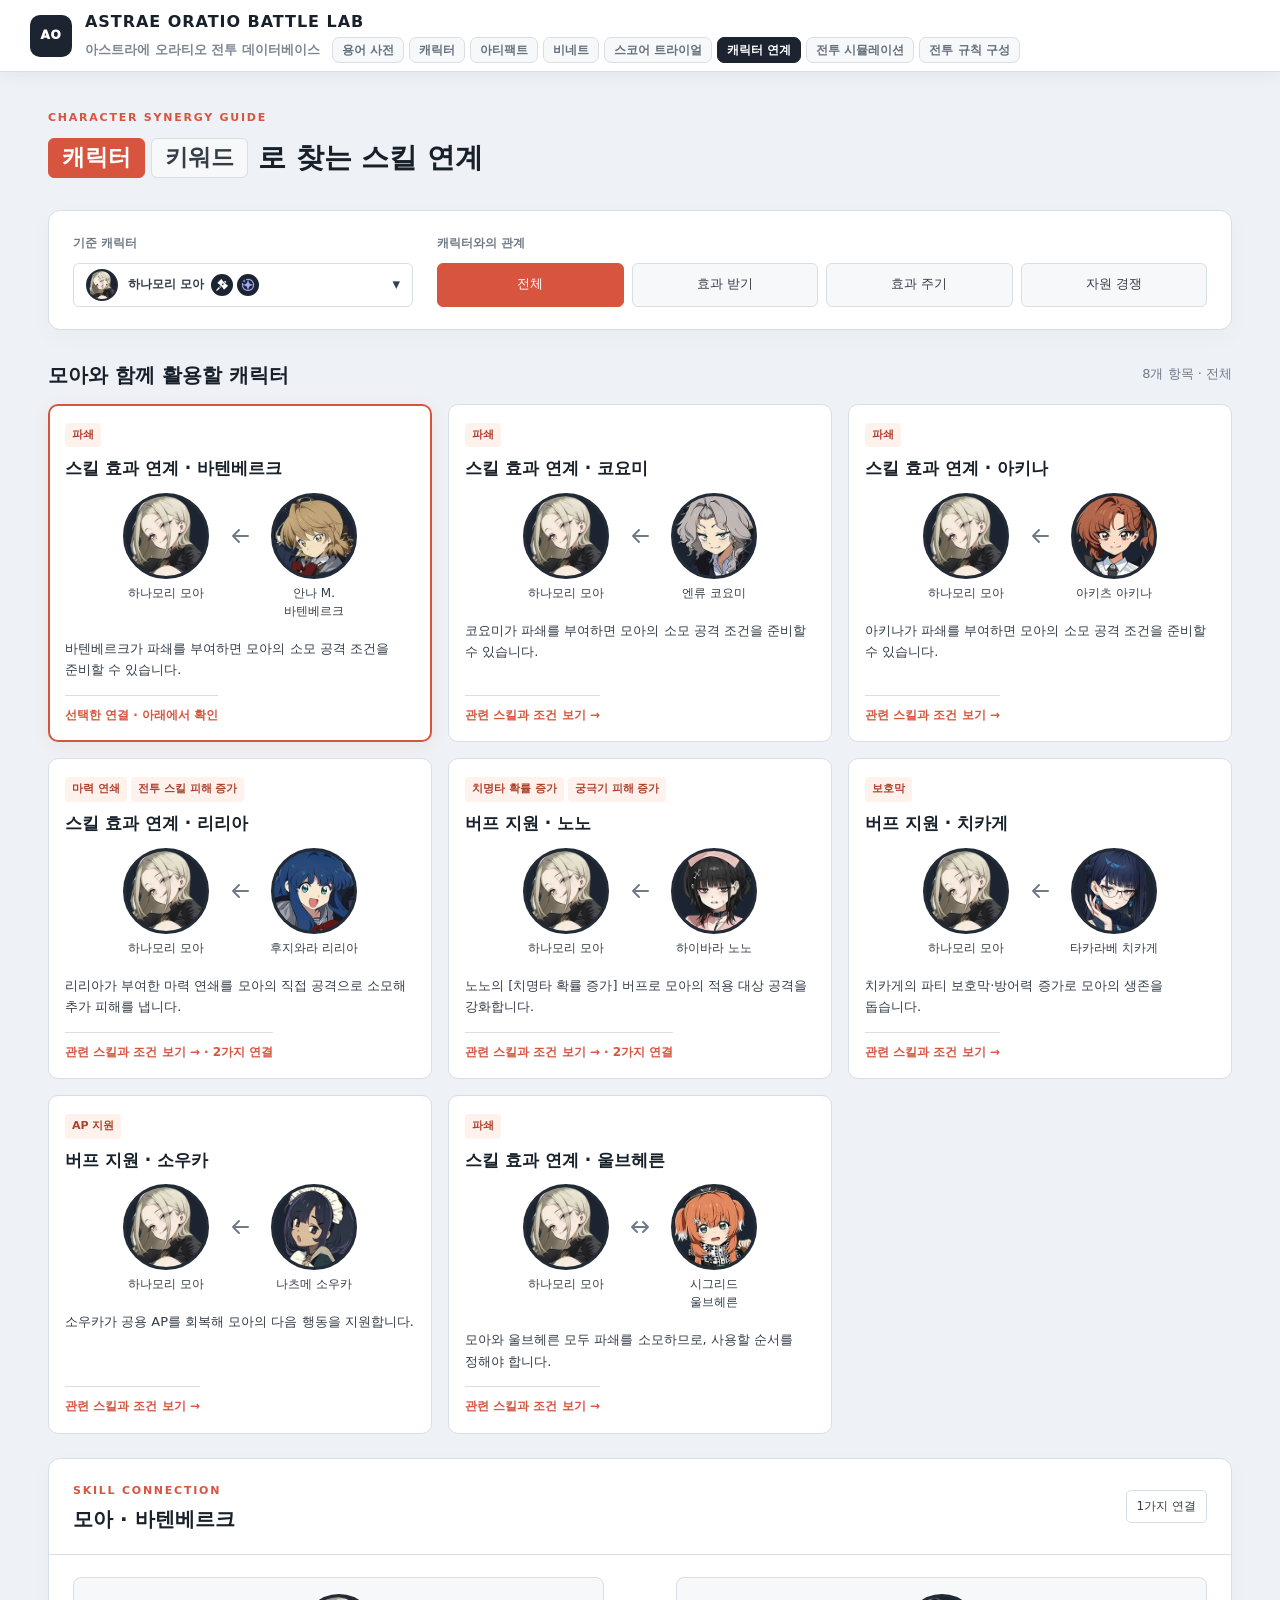
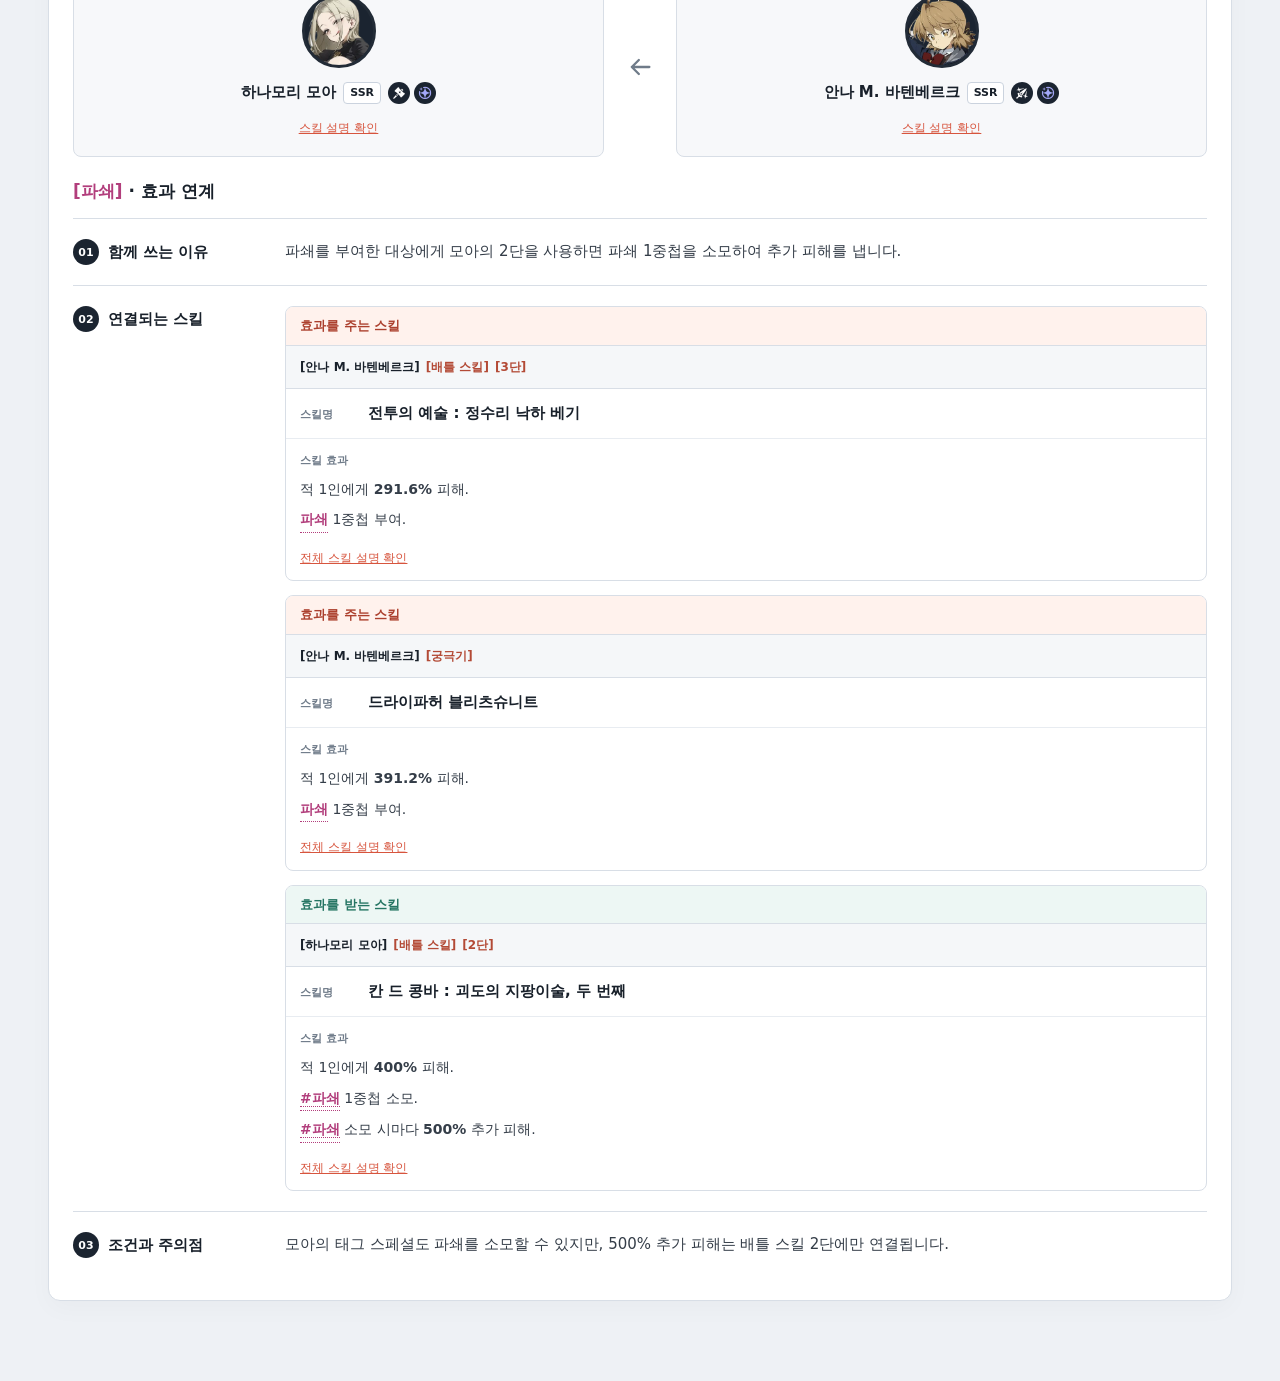
==== character-partners.html @ 0c6d8927 "Show keyword tooltips directly in connected skill descriptions" ====
<!doctype html><html lang="ko"><head><meta charset="utf-8"><meta name="viewport" content="width=device-width,initial-scale=1"><title>캐릭터 연계 · 아스트라에 오라티오</title><style>
*{box-sizing:border-box} :root{--page:#eef1f5;--surface:#fff;--ink:#18202a;--text:#343d48;--muted:#6f7b89;--line:#d8dee6;--accent:#d7553e;--soft:#fff2ed;--navy:#1b2430;--font:"Pretendard Variable","Pretendard","Apple SD Gothic Neo","Noto Sans KR",system-ui,sans-serif}body{margin:0;background:var(--page);color:var(--text);font:15px/1.7 var(--font);word-break:keep-all}button,input,select{font:inherit}button{cursor:pointer}button,a,input,select{outline-offset:4px}button:focus-visible,a:focus-visible,input:focus-visible{outline:3px solid #278aaf}a{color:inherit}header.top{background:#fff;border-bottom:1px solid var(--line)}.top-inner{max-width:1240px;margin:auto;padding:20px 28px;display:flex;gap:16px;align-items:center}.mark{background:var(--navy);color:white;font-weight:900;padding:12px;border-radius:10px;font-size:22px;letter-spacing:-2px}.brand{font-size:17px;color:var(--ink);font-weight:850;letter-spacing:.05em}.sub{font-size:12px;color:var(--muted)}nav{display:flex;gap:20px;flex-wrap:wrap;font-size:13px;margin-top:8px}nav a{text-decoration:none}nav .active{color:var(--accent);font-weight:800}main{max-width:1240px;margin:auto;padding:32px 28px 60px}.eyebrow{font-size:11px;letter-spacing:.16em;color:var(--accent);font-weight:800}h1{font-size:32px;margin:3px 0 8px;line-height:1.35;color:var(--ink)}h2{font-size:20px;margin:0;color:var(--ink)}h3{font-size:17px;margin:0;color:var(--ink)}p{margin:8px 0}.heading{display:flex;justify-content:space-between;align-items:center;gap:12px}.badge{border:1px solid var(--line);background:white;padding:5px 10px;border-radius:5px;font-size:12px;white-space:nowrap}.lead{max-width:900px;color:var(--muted);margin-bottom:24px}.panel{background:white;border:1px solid var(--line);border-radius:12px;box-shadow:0 8px 24px #1c263107;margin-bottom:20px;overflow:hidden}.panel-head{padding:18px 24px;border-bottom:1px solid var(--line);display:flex;justify-content:space-between;align-items:center;gap:12px}.panel-body{padding:22px 24px}.section-label{font-size:12px;font-weight:800;color:var(--muted);margin-bottom:10px}.filters{display:flex;gap:8px;flex-wrap:wrap}.chip{border:1px solid var(--line);border-radius:6px;background:#f7f8fa;color:var(--text);padding:8px 13px;font-size:13px}.chip.selected,.primary{background:var(--accent);color:white;border-color:var(--accent)}.controls{display:grid;grid-template-columns:1fr 1fr;gap:20px;margin-top:20px;padding-top:18px;border-top:1px solid var(--line)}select,input{width:100%;border:1px solid var(--line);border-radius:6px;padding:10px;background:white;color:var(--ink)}.hint{font-size:12px;color:var(--muted)}.result-top{display:flex;justify-content:space-between;align-items:center;margin:28px 0 12px}.recommendations{display:grid;grid-template-columns:repeat(3,minmax(0,1fr));gap:16px}.rec{border:1px solid var(--line);border-radius:10px;background:white;padding:20px;text-align:left;color:var(--text);transition:border-color .15s,box-shadow .15s}.rec:hover{border-color:var(--accent)}.rec.current{border:2px solid var(--accent);padding:19px;box-shadow:0 4px 18px #d7553e12}.rec h3{margin:8px 0;min-height:52px}.rec p{font-size:13px;min-height:66px}.tag{font-size:11px;padding:3px 7px;background:var(--soft);color:#ae412d;border-radius:4px;display:inline-block;margin:0 4px 4px 0;font-weight:750}.portraits{display:grid;grid-template-columns:repeat(4,1fr);gap:8px;margin:14px 0}.portrait{text-align:center;min-width:0}.face{aspect-ratio:1;width:100%;border-radius:50%;border:3px solid #222b36;background:#1b2430;overflow:hidden;position:relative;display:grid;place-items:center;color:white;font-weight:800}.face img{position:absolute;width:100%;height:100%;object-fit:cover}.portrait small{display:block;font-size:11px;margin-top:5px;overflow-wrap:anywhere}.rec-foot{border-top:1px solid var(--line);padding-top:10px;font-size:12px;color:var(--accent);font-weight:800}.detail{margin-top:24px}.members{display:grid;grid-template-columns:repeat(4,1fr);gap:14px}.member{background:#f7f8fa;border:1px solid var(--line);border-radius:8px;padding:16px}.member .face{width:74px;margin-bottom:12px}.member h3{font-size:15px}.member p{font-size:13px;margin-bottom:0}.meta{font-size:11px;color:var(--muted);margin:4px 0}.memo{display:grid;grid-template-columns:190px 1fr;border-top:1px solid var(--line);padding:20px 0;gap:22px}.memo:first-child{border-top:0}.memo-title{font-weight:850;color:var(--ink)}.num{display:inline-grid;place-items:center;width:26px;height:26px;border-radius:50%;background:var(--navy);color:white;font-size:11px;margin-right:8px}.memo ul,.memo ol{padding-left:20px;margin:0}.memo li+li{margin-top:9px}.warning{background:#fff7ef;border-left:3px solid #dc995d;padding:14px 16px;font-size:13px}.keyword{color:#b23e7c;font-weight:800}.roster{display:grid;grid-template-columns:repeat(3,1fr);gap:12px}.person{display:flex;gap:14px;background:#f7f8fa;padding:16px;border:1px solid var(--line);border-radius:8px;text-align:left;color:inherit}.person:hover{border-color:var(--accent)}.person .face{width:54px;flex-shrink:0;height:54px}.person h3{font-size:14px}.person p{font-size:12px;margin:5px 0 0}.person .tag{font-size:10px}.roster-tools{margin-bottom:18px}.empty{padding:32px;background:white;border:1px dashed var(--line);border-radius:8px}.linkbutton{border:0;background:none;color:var(--accent);text-decoration:underline}.dialog{width:min(720px,92vw);max-height:85vh;border:1px solid var(--line);border-radius:12px;padding:0;color:var(--text);background:white}.dialog::backdrop{background:#111b2c99}.dialog .panel-head{position:sticky;top:0;background:white;z-index:1}.close{border:1px solid var(--line);background:#f7f8fa;border-radius:5px;padding:6px 12px}.source{white-space:pre-wrap;font-size:13px;line-height:1.9;overflow-wrap:anywhere}details{border-top:1px solid var(--line);padding:14px 0}summary{cursor:pointer;font-weight:750}.footnote{font-size:12px;color:var(--muted);margin-top:24px}.flex{display:flex;align-items:center;gap:10px}.count{font-size:13px;color:var(--muted)}[hidden]{display:none!important}@media(max-width:900px){.recommendations{grid-template-columns:repeat(2,1fr)}.roster{grid-template-columns:repeat(2,1fr)}.members{grid-template-columns:repeat(2,1fr)}}@media(max-width:600px){main{padding:24px 16px}.top-inner{padding:16px}.brand{font-size:13px}nav{gap:10px}h1{font-size:26px}.heading{align-items:flex-start}.badge{font-size:10px}.controls,.recommendations,.roster{grid-template-columns:1fr}.panel-head,.panel-body{padding:16px}.memo{grid-template-columns:1fr;gap:12px}.rec h3,.rec p{min-height:0}.rec .portraits{max-width:280px}.member{padding:12px}.member .face{width:60px}.result-top{align-items:flex-start;gap:8px}.chip{padding:8px 10px;font-size:12px}.panel-head h2{font-size:18px}}@media(prefers-reduced-motion:reduce){*{scroll-behavior:auto!important;transition:none!important}}

/* 첨부 페이지의 스타일은 그대로 사용하고, 두 캐릭터 비교에 필요한 배치만 추가합니다. */
.pair-portraits{display:grid;grid-template-columns:1fr 24px 1fr;align-items:center;gap:16px;margin:18px 0;max-width:240px}.pair-portraits .face{max-width:86px;margin:auto}.pair-arrow{text-align:center;color:var(--muted);font-size:24px}.pair-portraits small{font-size:12px}.rec .pair-summary{min-height:76px}.pair-members{grid-template-columns:repeat(2,minmax(0,1fr))}.person.selected{border-color:var(--accent);background:var(--soft)}.base-summary{display:flex;align-items:center;gap:16px;border-top:1px solid var(--line);padding-top:18px;margin-top:18px}.base-summary .face{width:64px;height:64px;flex-shrink:0}.base-summary p{font-size:13px;margin:3px 0}.base-summary strong{color:var(--ink)}.detail-group+.detail-group{border-top:1px solid var(--line);margin-top:8px;padding-top:20px}.detail-group h3{margin-bottom:12px}.result-top .count{text-align:right}.rec{display:flex;flex-direction:column}.rec-foot{margin-top:auto}.pair-summary{flex:1}.linkbutton{padding:0}.select-hint{font-size:12px;color:var(--muted);margin-top:10px}@media(max-width:600px){.pair-members{grid-template-columns:1fr}.rec .pair-summary{min-height:0}.base-summary{align-items:flex-start}.pair-portraits{width:100%}}

.view-modes{display:flex;gap:8px;margin-bottom:22px;padding-bottom:18px;border-bottom:1px solid var(--line)}.mode-button{padding:11px 24px;border:1px solid var(--line);background:#f7f8fa;border-radius:6px;color:var(--text);font-weight:800}.mode-button.active{background:var(--accent);border-color:var(--accent);color:white}
.skill-dialog{width:min(1060px,94vw);height:min(820px,90dvh);max-height:90dvh;overflow:hidden;padding:0}.skill-dialog[open]{display:flex;flex-direction:column}.skill-dialog>.panel-head{flex-shrink:0;position:static}.skill-nav{display:flex;gap:6px;padding:12px 20px;border-bottom:1px solid var(--line);flex-shrink:0;background:#f7f8fa;overflow-x:auto}.skill-nav button{white-space:nowrap;padding:8px 15px;border:1px solid var(--line);border-radius:6px;background:white;color:var(--text)}.skill-nav button.active{background:var(--accent);border-color:var(--accent);color:white}.skill-dialog #dialogBody{overflow:auto;overscroll-behavior:contain;min-height:0;padding:22px;scrollbar-gutter:stable}.skill-dialog .character-section{margin:0}.skill-dialog .section-heading{display:flex;align-items:center;gap:12px;border-bottom:2px solid var(--navy);padding-bottom:10px;margin-bottom:14px}.skill-dialog .section-heading>span{color:var(--accent);font-size:12px;font-weight:900}.skill-dialog .section-heading h3{margin:0;font-size:21px;display:inline;background:linear-gradient(transparent 60%,#ffdf78 60%)}.skill-dialog .reading-list,.skill-dialog .potential-list{display:grid;gap:12px}.skill-dialog .reading-row{display:grid;grid-template-columns:280px minmax(0,1fr);border:1px solid var(--line);border-radius:9px;overflow:hidden;background:white}.skill-dialog .row-heading{padding:16px;background:#f5f7f9;border-right:1px solid var(--line);display:flex;flex-direction:column;justify-content:center}.skill-dialog .row-type{font-size:11px;letter-spacing:.08em;color:var(--accent);font-weight:900}.skill-dialog .row-heading h4{font-size:17px;line-height:1.65;margin:6px 0;white-space:normal;overflow-wrap:anywhere}.skill-dialog .skill-step-prefix{color:var(--accent);font-weight:900}.skill-dialog .row-body{padding:16px 20px;min-width:0}.skill-dialog .row-body p{font-size:15px;line-height:1.8;margin:0 0 7px}.skill-dialog .row-body p:last-child{margin-bottom:0}.skill-dialog .skill-meta{display:flex;flex-wrap:wrap;gap:5px;margin-bottom:10px}.skill-dialog .row-badge{display:inline-flex;padding:2px 7px;border:1px solid var(--line);border-radius:5px;background:#f7f8fa;color:#657180;font-size:11px;font-weight:750}.skill-dialog .skill-stage+.skill-stage{border-top:1px dashed var(--line);margin-top:14px;padding-top:14px}.skill-dialog .stage-title{font-weight:800}.skill-dialog .subtle{color:var(--muted);font-size:13px}.skill-dialog .domain-panel{border:1px solid var(--line);border-radius:9px;overflow:hidden}.skill-dialog .domain-condition{padding:16px 20px;background:#f5f7f9;border-bottom:1px solid var(--line);display:flex;gap:14px;align-items:center}.skill-dialog .domain-condition b{color:var(--accent);font-size:12px}.skill-dialog .domain-effects{padding:16px 20px}.skill-dialog .domain-effects p{margin:0 0 8px}.skill-dialog .potential-row{display:grid;grid-template-columns:42px 200px minmax(0,1fr);border:1px solid var(--line);border-radius:8px;overflow:hidden}.skill-dialog .potential-index{display:grid;place-items:center;background:var(--navy);color:white;font-weight:900}.skill-dialog .potential-name{padding:15px;background:#f5f7f9;border-right:1px solid var(--line);font-weight:800}.skill-dialog .potential-detail{padding:15px;font-size:14px}.skill-dialog .node-unlock-order{display:flex;gap:12px;flex-wrap:wrap;padding:12px 0;margin-bottom:10px;font-size:13px}.skill-dialog .node-unlock-label{font-weight:800}.skill-dialog .term-link{display:inline;border:0;background:transparent;padding:0;color:#b23e7c;font-weight:850;cursor:pointer;border-bottom:1px dotted currentColor;font-size:inherit;line-height:inherit}.term-tip{position:absolute;bottom:14px;right:20px;width:min(420px,calc(100% - 40px));max-height:45%;overflow:auto;background:#fff;border:1px solid #bdc7d3;box-shadow:0 12px 40px #18202a30;border-radius:9px;padding:16px;z-index:5;font-size:14px}.term-tip-head{display:flex;justify-content:space-between;align-items:center;gap:12px;color:#b23e7c;margin-bottom:10px}.term-tip p{white-space:pre-line;margin:8px 0}.term-tip .close{font-size:12px}.skill-dialog .row-points{display:flex;gap:6px;flex-wrap:wrap;margin-top:12px}.skill-dialog .row-points span{background:#f1f3f6;padding:3px 8px;border-radius:4px;font-size:12px}
@media(max-width:720px){.mode-button{flex:1;padding:10px 12px}.skill-dialog .reading-row{grid-template-columns:1fr}.skill-dialog .row-heading{border-right:0;border-bottom:1px solid var(--line);padding:12px 15px}.skill-dialog .row-body{padding:14px 15px}.skill-dialog #dialogBody{padding:14px}.skill-dialog .potential-row{grid-template-columns:38px 1fr}.skill-dialog .potential-index{grid-row:1/3}.skill-dialog .potential-name{border-right:0;border-bottom:1px solid var(--line)}.skill-dialog .potential-detail{grid-column:2}.skill-nav{padding:10px;gap:5px}.skill-nav button{font-size:12px;padding:8px 11px}.skill-dialog .domain-condition{align-items:flex-start;flex-direction:column;gap:5px}}

.aligned-controls{display:grid;grid-template-columns:340px minmax(0,1fr);gap:24px;align-items:start}.aligned-controls .section-label{display:block;margin:0 0 10px;line-height:20px}.aligned-controls select{height:46px;padding:8px 12px}.relation-control .filters{display:grid;grid-template-columns:repeat(4,minmax(0,1fr));gap:8px}.relation-control .chip{height:46px;padding:6px 8px;line-height:1.3;white-space:normal}.view-modes{display:grid;grid-template-columns:repeat(2,200px);gap:8px}.mode-button{height:48px}.base-summary{min-height:112px;margin-top:22px;padding-top:22px}.base-summary .face{width:72px;height:72px}.broadcast{grid-column:1/-1;border:1px solid var(--line);border-radius:10px;background:#fff;overflow:hidden}.broadcast.current{border:2px solid var(--accent)}.broadcast-head{display:flex;align-items:center;justify-content:space-between;gap:16px;padding:16px 20px;border-bottom:1px solid var(--line)}.broadcast-head h3{font-size:18px;margin:0}.broadcast-flow{display:grid;grid-template-columns:110px 28px minmax(0,1fr);gap:18px;padding:20px;align-items:center}.broadcast-provider .face{width:76px;height:76px;margin:auto}.broadcast-provider{text-align:center}.broadcast-provider strong{display:block;margin-top:8px;font-size:15px}.broadcast-arrow{font-size:28px;color:var(--muted);text-align:center}.broadcast-targets{display:grid;grid-template-columns:repeat(9,minmax(0,1fr));gap:14px 10px}.target-button{border:0;padding:0;background:none;text-align:center;color:var(--text);font-size:12px;line-height:1.4;min-width:0}.target-button .face{width:50px;height:50px;margin:0 auto 6px;border-width:2px}.target-button:hover .face{border-color:var(--accent)}.broadcast-note{padding:12px 20px;margin:0!important;background:#f7f8fa;border-top:1px solid var(--line);font-size:14px}.broadcast-head .chip{white-space:nowrap}.broadcast-provider .linkbutton{font-size:12px;margin-top:6px}.result-top{gap:14px}
@media(max-width:1000px){.aligned-controls{grid-template-columns:280px minmax(0,1fr);gap:16px}.relation-control .filters{grid-template-columns:repeat(2,1fr)}.broadcast-targets{grid-template-columns:repeat(6,1fr)}}@media(max-width:600px){.aligned-controls{grid-template-columns:1fr}.view-modes{grid-template-columns:repeat(2,1fr)}.broadcast-flow{grid-template-columns:66px 18px minmax(0,1fr);gap:8px;padding:14px 10px}.broadcast-provider .face{width:56px;height:56px}.broadcast-targets{grid-template-columns:repeat(3,1fr);gap:12px 6px}.target-button .face{width:42px;height:42px}.broadcast-head{padding:14px;flex-wrap:wrap}.broadcast-provider strong{font-size:13px}.broadcast-arrow{font-size:22px}}

.rec .pair-portraits{width:100%;max-width:240px;margin:18px auto;flex-shrink:0}.mode-heading{position:relative;display:grid;grid-template-columns:1fr;justify-items:center;min-height:88px;padding:20px 120px}.mode-heading .view-modes{display:grid;grid-template-columns:repeat(2,180px);justify-content:center;gap:8px;margin:0;padding:0;border:0}.mode-heading #reset{position:absolute;right:24px;top:50%;transform:translateY(-50%);font-size:13px}.mode-heading .mode-button{font-size:15px}.broadcast-head h3{font-size:17px}.broadcast-note{font-size:13px}
@media(max-width:600px){.mode-heading{padding:16px;gap:12px}.mode-heading .view-modes{width:100%;grid-template-columns:repeat(2,minmax(0,1fr))}.mode-heading #reset{position:static;transform:none;justify-self:end}.mode-heading .mode-button{font-size:14px}}

.heading{margin-bottom:24px}.mode-title{display:flex;align-items:center;flex-wrap:wrap;gap:10px;margin-top:8px}.title-buttons{display:inline-flex;gap:6px;flex-shrink:0}.title-buttons .mode-button{height:auto;padding:8px 14px;font-size:25px;line-height:1.3;font-weight:850}.mode-title>span:last-child{font-size:28px}.character-picker{position:relative;min-width:0}#filter-panel{overflow:visible}.picker-toggle{display:flex;justify-content:space-between;align-items:center;gap:10px;width:100%;height:58px;border:1px solid var(--line);border-radius:6px;background:white;text-align:left;color:var(--text);padding:6px 12px}#pickerValue{display:flex;align-items:center;gap:10px;min-width:0}.picker-toggle .face{width:40px;height:40px;flex-shrink:0;border-width:2px}.picker-name{font-size:13px;font-weight:800;line-height:1.35}.picker-role{display:block;font-size:11px;color:var(--muted);font-weight:400;margin-top:3px}.picker-menu{position:absolute;z-index:20;top:100%;left:0;margin-top:6px;width:min(540px,calc(100vw - 64px));background:white;border:1px solid var(--line-strong,#c5ced8);border-radius:9px;padding:12px;box-shadow:0 12px 32px #18202a25}.picker-options{display:grid;grid-template-columns:repeat(2,minmax(0,1fr));gap:6px;max-height:320px;overflow:auto;overscroll-behavior:contain;margin-top:10px}.picker-option{display:flex;align-items:center;gap:9px;padding:8px;border:1px solid transparent;background:#f7f8fa;border-radius:6px;text-align:left;color:var(--text);min-width:0}.picker-option .face{width:42px;height:42px;flex-shrink:0;border-width:2px}.picker-option[aria-pressed="true"]{border-color:var(--accent);background:var(--soft)}.picker-option:hover{border-color:var(--accent)}.picker-menu input{font-size:13px}.sr-only{position:absolute;width:1px;height:1px;padding:0;margin:-1px;overflow:hidden;clip:rect(0,0,0,0);white-space:nowrap;border:0}.aligned-controls select,.relation-control .chip{height:58px}@media(max-width:600px){.heading{align-items:flex-start}.heading>.badge{display:none}.title-buttons .mode-button{font-size:20px;padding:7px 10px}.mode-title>span:last-child{font-size:23px}.mode-title{gap:8px}.picker-menu{width:100%}.picker-options{grid-template-columns:1fr;max-height:300px}}

/* V6: compact controls */
.title-buttons .mode-button{height:40px;padding:4px 13px;font-size:23px;line-height:1.2;display:inline-flex;align-items:center;justify-content:center}
.picker-toggle,.aligned-controls select,.relation-control .chip{height:44px}
.picker-toggle{padding:4px 12px}.picker-toggle .face{width:32px;height:32px}.picker-name{font-size:12px}.picker-role{font-size:10px;margin-top:1px}
@media(max-width:600px){.title-buttons .mode-button{height:36px;font-size:20px;padding:4px 10px}.picker-toggle,.aligned-controls select,.relation-control .chip{height:44px}}

/* V7: compact one-to-one relationship cards */
.rec{padding:16px}.rec.current{padding:15px}
.rec h3{min-height:0;margin:6px 0 0;line-height:1.4}
.rec .pair-portraits{margin:12px auto 10px}
.rec .pair-summary{min-height:0;flex:0 0 auto;margin:8px 0 14px;line-height:1.65}
.rec p{min-height:0}
.rec-foot{padding-top:9px}
@media(max-width:600px){.rec .pair-summary{min-height:0}.rec .pair-portraits{margin:12px auto 10px}}

/* V8: role and element icons beside picker names */
.picker-name{display:flex;align-items:center;gap:7px;flex-wrap:wrap;min-width:0}.picker-icons{display:inline-flex;align-items:center;gap:4px;flex-shrink:0}.picker-icon{display:inline-flex;width:22px;height:22px;border-radius:50%;background:#1b2430;align-items:center;justify-content:center;flex-shrink:0}.picker-icon img{width:16px;height:16px;object-fit:contain}.picker-option .picker-name{font-size:12px;gap:6px}.picker-option .picker-icon{width:20px;height:20px}.picker-option .picker-icon img{width:15px;height:15px}

/* V10: align arrows to portrait images, independently of captions. */
.rec .pair-portraits{grid-template-columns:minmax(0,1fr) 24px minmax(0,1fr);grid-template-rows:86px auto;column-gap:16px;row-gap:5px;align-items:center}
.pair-portraits>.portrait{display:contents}
.pair-portraits>.portrait>.face{grid-row:1;width:86px;height:86px;max-width:100%;margin:0 auto;align-self:center}
.pair-portraits>.portrait:first-child>.face,.pair-portraits>.portrait:first-child>small{grid-column:1}
.pair-portraits>.portrait:last-child>.face,.pair-portraits>.portrait:last-child>small{grid-column:3}
.pair-portraits>.portrait>small{grid-row:2;align-self:start;margin:0;text-align:center;line-height:1.5}
.pair-portraits>.pair-arrow{grid-column:2;grid-row:1;display:flex;align-items:center;justify-content:center;align-self:center;height:86px;margin:0;padding:0;font-size:0;line-height:1}
.pair-portraits>.pair-arrow::before{content:'';display:block;width:24px;height:24px;background:currentColor;mask:var(--pair-arrow) center/contain no-repeat;-webkit-mask:var(--pair-arrow) center/contain no-repeat}
.pair-arrow{--pair-arrow:url("data:image/svg+xml,%3Csvg xmlns='http://www.w3.org/2000/svg' viewBox='0 0 24 24'%3E%3Cpath d='M4 12h15m-6-6 6 6-6 6' fill='none' stroke='black' stroke-width='2' stroke-linecap='round' stroke-linejoin='round'/%3E%3C/svg%3E")}
.pair-arrow[data-direction='left']{transform:rotate(180deg)}
.pair-arrow[data-direction='both']{--pair-arrow:url("data:image/svg+xml,%3Csvg xmlns='http://www.w3.org/2000/svg' viewBox='0 0 24 24'%3E%3Cpath d='M4 12h16M9 7l-5 5 5 5m6-10 5 5-5 5' fill='none' stroke='black' stroke-width='2' stroke-linecap='round' stroke-linejoin='round'/%3E%3C/svg%3E")}
.broadcast-flow{align-items:start}.broadcast-arrow{display:flex;align-items:center;justify-content:center;height:76px;margin:0;line-height:1;font-size:0}
.broadcast-arrow::before{content:'';display:block;width:24px;height:24px;background:currentColor;mask:url("data:image/svg+xml,%3Csvg xmlns='http://www.w3.org/2000/svg' viewBox='0 0 24 24'%3E%3Cpath d='M4 12h15m-6-6 6 6-6 6' fill='none' stroke='black' stroke-width='2' stroke-linecap='round' stroke-linejoin='round'/%3E%3C/svg%3E") center/contain no-repeat;-webkit-mask:url("data:image/svg+xml,%3Csvg xmlns='http://www.w3.org/2000/svg' viewBox='0 0 24 24'%3E%3Cpath d='M4 12h15m-6-6 6 6-6 6' fill='none' stroke='black' stroke-width='2' stroke-linecap='round' stroke-linejoin='round'/%3E%3C/svg%3E") center/contain no-repeat}
.broadcast-targets{padding-top:13px}
@media(max-width:600px){.broadcast-arrow{height:56px}.broadcast-arrow::before{width:18px;height:18px}.broadcast-targets{padding-top:7px}}
/* V11: identities, centered relation arrows and structured skill explanations. */
.connection-members{display:grid;grid-template-columns:minmax(0,1fr) 40px minmax(0,1fr);gap:16px;align-items:start}
.connection-member{text-align:center;min-height:166px;padding:16px}.connection-member>.face{width:74px;height:74px;margin:0 auto 12px}.identity-line{display:flex;align-items:center;justify-content:center;flex-wrap:wrap;gap:7px;margin-bottom:9px}.identity-line h3{margin:0;font-size:15px}.rarity-tag{display:inline-flex;align-items:center;justify-content:center;padding:1px 6px;border:1px solid #cbd3de;border-radius:4px;background:white;color:var(--ink);font-size:11px;font-weight:850}.identity-line .picker-icons{gap:4px}.connection-member>.linkbutton{font-size:12px}.detail-arrow{display:flex;align-items:center;justify-content:center;height:74px;margin-top:16px;color:var(--muted)}.detail-arrow::before{content:'';display:block;width:28px;height:28px;background:currentColor;mask:var(--pair-arrow) center/contain no-repeat;-webkit-mask:var(--pair-arrow) center/contain no-repeat}
.memo-title{display:flex;align-items:center;gap:9px;align-self:start;min-height:26px;line-height:1.4}.memo-title .num{display:inline-flex;align-items:center;justify-content:center;flex:0 0 26px;width:26px;height:26px;margin:0;line-height:1}
.linked-skills{display:grid;gap:14px;min-width:0}.linked-skill{border:1px solid var(--line);border-radius:8px;overflow:hidden;background:#fff}.skill-labels{display:flex;align-items:center;gap:6px;flex-wrap:wrap;padding:11px 14px;background:#f5f7f9;border-bottom:1px solid var(--line);font-size:12px}.skill-labels b{color:var(--ink)}.skill-labels>span{color:#b34a36;font-weight:750}.linked-name{display:grid;grid-template-columns:58px minmax(0,1fr);gap:10px;padding:13px 14px;border-bottom:1px solid #e8ecf1;align-items:baseline}.linked-name>span,.effects-label{color:var(--muted);font-size:11px;font-weight:750}.linked-name strong{font-size:15px;color:var(--ink);line-height:1.5}.linked-effects{padding:12px 14px;font-size:14px;line-height:1.75}.effects-label{display:block;margin-bottom:7px}.linked-effects p{margin:0 0 6px}.linked-effects p:last-child{margin-bottom:0}.linked-effects .row-body{padding:0}.linked-effects .skill-stage+.skill-stage{border-top:1px dashed var(--line);margin-top:12px;padding-top:12px}.linked-effects .stage-title{color:var(--ink)}.linked-effects .term-link{color:#b23e7c;font-weight:800}.linked-effects .subtle{font-size:12px;color:var(--muted)}.linked-skill>.linkbutton{font-size:12px;margin:0 14px 12px}
@media(max-width:600px){.connection-members{grid-template-columns:minmax(0,1fr) 24px minmax(0,1fr);gap:8px}.connection-member{padding:12px 8px}.connection-member>.face{width:60px;height:60px}.detail-arrow{height:60px;margin-top:12px}.detail-arrow::before{width:22px;height:22px}.identity-line{gap:5px}.identity-line h3{font-size:13px}.identity-line .picker-icon{width:19px;height:19px}.identity-line .picker-icon img{width:14px;height:14px}.linked-name{grid-template-columns:48px minmax(0,1fr)}.linked-name strong{font-size:14px}}

/* V12: center detail arrows on the complete character blocks. */
.connection-members{align-items:stretch}.connection-members>.detail-arrow{align-self:center;height:28px;margin:0;transform-origin:center}
/* Position the glossary beside the hovered word inside the dialog. */
.skill-dialog>.term-tip{position:absolute;top:0;left:0;right:auto;bottom:auto;width:360px;max-width:calc(100% - 20px);max-height:60%;margin:0;overscroll-behavior:contain}
@media(max-width:600px){.connection-members>.detail-arrow{height:24px;margin:0}}

/* V13: full names below every portrait. */
.pair-portraits>.portrait>small,.broadcast-provider>strong,.target-button>span:last-child{word-break:keep-all;overflow-wrap:anywhere;line-height:1.5;text-align:center}
.broadcast-targets{align-items:start}.target-button{display:flex;flex-direction:column;align-items:center;justify-content:flex-start;gap:0}.target-button>span:last-child{width:100%}

/* V14: explicit giver / recipient labels in connected skills. */
.skill-direction{padding:9px 14px;border-bottom:1px solid var(--line);font-size:13px;font-weight:850;line-height:1.5}.skill-direction.give{background:#fff2ed;color:#ac402e}.skill-direction.receive{background:#edf7f4;color:#257563}.skill-direction.consume{background:#fff7e9;color:#886022}

/* Shared archive header */
.app-topbar{--surface-soft:#f7f8fa}.app-topbar a{text-decoration:none}.app-topbar .brand{font:inherit;letter-spacing:normal;color:var(--ink)}.app-topbar nav{margin:0;flex-wrap:nowrap}
.app-topbar{ position: sticky; top: 0; z-index: 100; display: flex; align-items: center; height: 72px; padding: 0 30px; border-bottom: 1px solid var(--line); background: rgba(255,255,255,.96); backdrop-filter: blur(14px); box-shadow: 0 3px 15px rgba(28,38,49,.06); }
.app-topbar .brand{ display: flex; align-items: center; gap: 13px; min-width: 0; }
.app-topbar .brand-mark{ display: grid; place-items: center; width: 42px; height: 42px; border-radius: 10px; background: var(--navy); color: #fff; font-size: 12px; font-weight: 950; letter-spacing: .06em; }
.app-topbar .brand-copy{ min-width: 0; }
.app-topbar .brand-title{ display: block; width: fit-content; }
.app-topbar .brand strong{ display: block; font-size: 16px; letter-spacing: .06em; }
.app-topbar .brand-lower{ display: flex; align-items: center; gap: 12px; margin-top: 1px; }
.app-topbar .brand-lower small{ margin: 0; color: #7d8793; font-size: 13px; font-weight: 650; white-space: nowrap; }
.app-topbar .site-nav{ display: flex; align-items: center; gap: 5px; }
.app-topbar .site-nav a{ padding: 4px 9px; border: 1px solid var(--line); border-radius: 7px; background: var(--surface-soft); color: #66717d; font-size: 12px; font-weight: 850; line-height: 1.35; }
.app-topbar .site-nav a:hover{ border-color: #9ea9b5; color: var(--navy); }
.app-topbar .site-nav a.active{ border-color: var(--navy); background: var(--navy); color: #fff; }
@media(max-width:760px){.app-topbar{height:auto;min-height:62px;padding:9px 16px}.app-topbar .brand-lower{align-items:flex-start;flex-direction:column;gap:5px}.app-topbar .brand-lower small{display:none}.app-topbar .site-nav{flex-wrap:wrap}}
button,[data-term]{touch-action:manipulation}

.linked-effects .term-link{display:inline;border:0;background:none;padding:0;color:#b23e7c;font:inherit;font-weight:850;cursor:pointer;touch-action:manipulation;border-bottom:1px dotted currentColor}.inline-term-tip{position:fixed;z-index:1000;width:360px;background:#fff;color:var(--text);border:1px solid #bdc7d3;border-radius:9px;box-shadow:0 12px 40px #18202a30;padding:16px;overflow:auto;overscroll-behavior:contain;font-size:14px;line-height:1.8}.inline-term-tip p{white-space:pre-line;margin:8px 0}
</style></head><body><header class="app-topbar">
<div class="brand">
<a aria-label="Astrae Oratio Battle Lab 캐릭터 페이지" class="brand-mark" href="characters.html">AO</a>
<div class="brand-copy">
<a class="brand-title" href="characters.html"><strong>ASTRAE ORATIO BATTLE LAB</strong></a>
<div class="brand-lower">
<small>아스트라에 오라티오 전투 데이터베이스</small>
<nav aria-label="페이지 이동" class="site-nav"><a href="glossary.html">용어 사전</a><a href="characters.html">캐릭터</a><a href="artifacts.html">아티팩트</a><a href="vignettes.html">비네트</a><a href="score-trial.html">스코어 트라이얼</a><a aria-current="page" class="active" href="character-partners.html?v=nav-20261025">캐릭터 연계</a><a href="combat.html">전투 시뮬레이션</a><a href="combat-rules.html">전투 규칙 구성</a></nav>
</div>
</div>
</div>
</header><main>
<div class="heading"><div><span class="eyebrow">CHARACTER SYNERGY GUIDE</span><h1 class="mode-title" id="modeTitle" aria-label="캐릭터로 찾는 스킬 연계"><span class="title-buttons" role="group" aria-label="보기 모드"><button id="characterMode" data-mode="character" class="mode-button active" aria-pressed="true">캐릭터</button><button id="keywordMode" data-mode="keyword" class="mode-button" aria-pressed="false">키워드</button></span><span>로 찾는 스킬 연계</span></h1></div></div>
<section class="panel" id="filter-panel" aria-label="캐릭터 및 키워드 모드 선택"><div class="panel-body"><div class="aligned-controls"><div id="characterControl" class="character-picker"><span class="section-label" id="pickerLabel">기준 캐릭터</span><button type="button" id="pickerToggle" class="picker-toggle" aria-expanded="false" aria-controls="pickerMenu" aria-labelledby="pickerLabel pickerValue"><span id="pickerValue"></span><span aria-hidden="true">▾</span></button><div id="pickerMenu" class="picker-menu" hidden><label for="pickerSearch" class="sr-only">캐릭터 검색</label><input id="pickerSearch" type="search" placeholder="이름 또는 역할군 검색" autocomplete="off"><div id="pickerOptions" class="picker-options" role="group" aria-label="캐릭터 목록"></div></div></div><label id="keywordControl" hidden><span class="section-label">기준 키워드</span><select id="keywordSelect"></select></label><div class="relation-control"><div class="section-label" id="relationLabel">캐릭터와의 관계</div><div class="filters" id="filters"></div></div></div></div></section>
<div class="result-top"><h2 id="resultTitle">함께 활용할 캐릭터</h2><span class="count" id="count" aria-live="polite"></span></div><div class="recommendations" id="results"></div><div id="empty" class="empty" hidden><b>이 유형으로 정리된 연결이 없습니다.</b><p class="hint">다른 관계를 선택해 보세요. 연결이 없다고 함께 편성할 수 없다는 뜻은 아닙니다.</p><button class="linkbutton" id="showAll">전체 관계 보기</button></div>
<section class="panel detail" id="detail" aria-labelledby="detailTitle"></section>
</main><dialog class="dialog skill-dialog" id="characterDialog" aria-labelledby="dialogTitle"><div class="panel-head"><h2 id="dialogTitle"></h2><button class="close" id="closeDialog">닫기</button></div><div id="skillNav" class="skill-nav" role="tablist" aria-label="캐릭터 정보 종류"></div><div class="panel-body" id="dialogBody" role="tabpanel" tabindex="0"></div><aside id="termTip" class="term-tip" hidden><div class="term-tip-head"><b id="termTitle"></b><button id="closeTerm" class="close" aria-label="용어 설명 닫기">닫기</button></div><div id="termText"></div></aside></dialog>
<script id="term-data" type="application/json">{"terms":[{"id":"round","number":1,"category":"전투 기본 규칙","name":"#라운드","color":"cyan","sections":[{"label":"정의 및 효과 설명","text":"전투 진행 및 효과의 지속시간을 계산하는 기본 단위입니다.\nAction Phase와 Engage Phase를 하나의 묶음으로 계산하며, 두 페이즈가 모두 진행되면 1라운드가 경과합니다.\n즉, Action Phase + Engage Phase = 1R입니다."}]},{"id":"ap","number":2,"category":"전투 기본 규칙","name":"AP","color":"orange","sections":[{"label":"정의 및 효과 설명","text":"전투 중 스킬 사용 및 캐릭터 행동에 소비하는 행동 자원입니다. 남은 AP를 사용해 추가 행동을 이어갈 수 있습니다."},{"label":"표기 규칙","text":"AP +N은 현재 사용할 수 있는 AP가 N만큼 증가하는 효과로 기록합니다. 기본 AP +N은 라운드에서 확보하는 기준 AP 자체가 증가하는 효과로 구분해 기록합니다."}]},{"id":"us","number":3,"category":"전투 기본 규칙","name":"US 포인트","color":"orange","sections":[{"label":"정의 및 효과 설명","text":"얼티메이트 스킬 사용에 필요한 전용 자원입니다. 얼티메이트 스킬마다 요구 US 포인트가 존재합니다."},{"label":"관련 항목","text":"캐릭터에 따라 초기 US 포인트, 현재 US 포인트, 최대 US 포인트, 요구 US 포인트를 구분해 기록합니다."}]},{"id":"ct","number":4,"category":"전투 기본 규칙","name":"CT","color":"orange","sections":[{"label":"정의 및 효과 설명","text":"스킬의 재사용 대기 시간을 의미합니다. 본 사이트에서는 쿨타임을 CT로 통일해 표기하며 스킬 정보에는 CT 1, CT 5처럼 숫자만 함께 표시합니다."}]},{"id":"notice","number":5,"category":"모아 전용 자원","name":"#괴도의 예고장","color":"cyan","sections":[{"label":"정의 및 효과 설명","text":"모아 전용 자원입니다. 기본 유지 라운드는 6이며, 얼티메이트 스킬과 고유 능력 등 여러 효과의 조건으로 사용됩니다."}]},{"id":"plunder","number":6,"category":"상태 효과","name":"#강탈","color":"purple","sections":[{"label":"정의 및 효과 설명","text":"부여된 대상의 능력치를 감소시키고, 시전자의 능력치를 증가시키는 효과입니다."}]},{"id":"fracture","number":7,"category":"상태 효과","name":"#파쇄","color":"red","sections":[{"label":"정의 및 효과 설명","text":"부여된 대상의 방어력을 1% 감소시킵니다. 최대 5중첩, 유지 라운드 5입니다.\n대상에게 부여된 #파쇄를 소모할 때마다 모아의 관련 스킬에서 500% 추가 피해가 발생합니다."}]},{"id":"assault-block","number":8,"category":"전투 판정","name":"#강습 차단","color":"green","sections":[{"label":"정의 및 효과 설명","text":"#강습을 차단하고 판정에서 승리하는 효과입니다."}]},{"id":"assault","number":9,"category":"전투 판정","name":"#강습","color":"purple","sections":[{"label":"정의 및 효과 설명","text":"적의 보라색 패턴에 대응하는 특수 행동입니다. 일반적인 방법으로 막을 수 없는 특수 행동을 의미합니다."}]},{"id":"magic-release","number":10,"category":"이로운 효과","name":"#마력 개방","color":"green","sections":[{"label":"정의 및 효과 설명","text":"2중첩마다 기본 AP +1 효과를 얻습니다. 최대 4중첩까지 적용됩니다."}]},{"id":"curse","number":11,"category":"해로운 효과","name":"#저주","color":"purple","sections":[{"label":"정의 및 효과 설명","text":"부여된 대상의 공격력과 타격력을 각각 0.1% 감소시킵니다. 최대 99중첩까지 적용됩니다."}]},{"id":"guard","number":12,"category":"상태 효과","name":"#가드","color":"blue","sections":[{"label":"정의 및 효과 설명","text":"부여된 대상의 받는 피해 감소율을 50% 증가시키는 효과입니다."}]},{"id":"shield","number":13,"category":"이로운 효과","name":"#보호막","color":"green","sections":[{"label":"정의 및 효과 설명","text":"부여된 대상이 받는 HP 피해와 BP 피해를 대신 흡수하는 효과입니다."}]},{"id":"ruby","number":14,"category":"마요이 전용 자원","name":"#루비","color":"red","sections":[{"label":"정의 및 효과 설명","text":"마요이의 보석 효과입니다. 공격력이 20% 증가하며 유지 라운드는 1입니다."}]},{"id":"topaz","number":15,"category":"마요이 전용 자원","name":"#토파즈","color":"orange","sections":[{"label":"정의 및 효과 설명","text":"마요이의 보석 효과입니다. 치명타 확률이 10% 증가하며 유지 라운드는 1입니다."}]},{"id":"emerald","number":16,"category":"마요이 전용 자원","name":"#에메랄드","color":"green","sections":[{"label":"정의 및 효과 설명","text":"마요이의 보석 효과입니다. 타격력이 20% 증가하며 유지 라운드는 1입니다."}]},{"id":"diamond","number":17,"category":"마요이 전용 자원","name":"#다이아몬드","color":"blue","sections":[{"label":"정의 및 효과 설명","text":"마요이의 보석 효과입니다. 루비, 에메랄드, 토파즈의 효과를 모두 적용하며 유지 라운드는 1입니다."}]},{"id":"chain","number":18,"category":"해로운 효과","name":"#연쇄","color":"purple","sections":[{"label":"정의 및 효과 설명","text":"부여된 대상의 연쇄가 4중첩에 도달하면 해당 대상에게 750% 추가 피해를 입힙니다. 추가 피해 이후 최대 4중첩의 연쇄를 모두 소모합니다. 유지 라운드는 3입니다."}]},{"id":"cherry-mark","number":19,"category":"카논 전용 자원","name":"#벚꽃 표식","color":"red","sections":[{"label":"정의 및 효과 설명","text":"카논 전용 자원입니다. 최대 1개까지 부여되며, 부여된 대상의 #저주를 1중첩 감소시킵니다."}]},{"id":"burn","number":20,"category":"해로운 효과","name":"#화상","color":"red","sections":[{"label":"정의 및 효과 설명","text":"부여된 대상에게 라운드 종료 시마다 25% 피해를 입히는 지속 피해 효과입니다. 최대 30단계, 유지 라운드 10입니다."}]},{"id":"time-trace","number":21,"category":"소우카 전용 자원","name":"#시간의 궤적","color":"blue","sections":[{"label":"정의 및 효과 설명","text":"나츠메 소우카 전용 자원입니다. 최대 10개까지 보유할 수 있으며, 일부 스킬의 AP 획득 효과와 연계됩니다."}]},{"id":"greek-fire","number":22,"category":"아키나 전용 자원","name":"#그리스의 불","color":"orange","sections":[{"label":"정의 및 효과 설명","text":"아키나 전용 자원입니다. 기본 최대 보유량은 3개이며, 일부 전투 스킬 사용 시 소모하거나 즉석 충전을 통해 충전합니다."}]},{"id":"theurgist-light","number":23,"category":"노노 전용 자원","name":"#테우르기스트의 빛","color":"blue","sections":[{"label":"정의 및 효과 설명","text":"하이바라 노노 전용 자원입니다. 최대 10개까지 보유할 수 있으며, 얼티메이트 스킬 강화와 일부 마력 노드 효과에 사용됩니다."}]},{"id":"hit-spear","number":24,"category":"마이 전용 자원","name":"#적중된 창","color":"orange","sections":[{"label":"정의 및 효과 설명","text":"아사쿠라 마이 전용 자원입니다. 최대 20개까지 부여되며 유지 라운드는 5입니다. 전력 투창과 삼단 투창의 차지 2단계 효과와 연계됩니다."}]},{"id":"protect-stance","number":25,"category":"전투 판정","name":"#수호","color":"blue","sections":[{"label":"정의 및 효과 설명","text":"적이 저지 불능 행동을 사용할 때 대응할 수 있는 판정입니다. 스킬 사용 시 이번 라운드 동안 해당 스킬 사용 상태로 유지됩니다."}]},{"id":"plush-doll","number":25,"category":"시온 전용 자원","name":"#봉제인형","color":"purple","sections":[{"label":"정의 및 효과 설명","text":"노와타리 시온 전용 자원입니다. 최대 4개까지 보유할 수 있습니다."}]},{"id":"magic-chain","number":26,"category":"리리아 전용 자원","name":"#마력 연쇄","color":"cyan","sections":[{"label":"정의 및 효과 설명","text":"부여된 대상이 적을 타격할 때마다 시전자의 능력치를 기준으로 100% 추가 피해를 입히고 #마력 연쇄 1중첩을 소모합니다. 최대 50중첩, 유지 라운드 4입니다."}]},{"id":"part-break","number":28,"category":"전투 판정","name":"#부위 파괴","color":"red","sections":[{"label":"정의 및 효과 설명","text":"특정 보스의 부위에 BP 피해가 일정량 누적되면 발동하는 특수 상태입니다. 파괴된 부위에 따라 후속 스킬이나 보스 행동이 달라질 수 있습니다."}]},{"id":"part-break-left-arm","number":29,"category":"스코어 트라이얼","name":"#부위의 파괴(왼팔)","color":"red","sections":[{"label":"정의 및 효과 설명","text":"아스타로트에게 BP 피해 누적 시 파괴되며, 아스타로트가 가드 중 피격될 경우 부위 파괴가 더 빨라집니다."}]},{"id":"part-break-head","number":30,"category":"스코어 트라이얼","name":"#부위의 파괴(머리)","color":"red","sections":[{"label":"정의 및 효과 설명","text":"아스타로트에게 특정 속성으로 BP 피해가 누적되면 파괴되는 부위입니다."}]},{"id":"life-drain","number":31,"category":"해로운 효과","name":"#생명 착취","color":"purple","sections":[{"label":"정의 및 효과 설명","text":"부여된 대상의 공격력, 타격력, 방어력을 감소시키는 효과입니다."}]},{"id":"focus","number":32,"category":"상태 효과","name":"#집중","color":"blue","sections":[{"label":"정의 및 효과 설명","text":"강력한 공격을 준비하며, 받는 피해를 감소시키는 상태입니다."}]}]}</script><script id="linked-skill-data" type="application/json">{"moa": [{"type": "ULTIMATE", "name": "레핀 드 쥐스티스", "stage": "", "body": "<div class=\"row-body\">\n\n<p>적 1인에게 <b>734.3%</b> 피해.</p>\n<p>대상이 <span class=\"term-link\"><button type=\"button\" class=\"term-link\" data-inline-term=\"notice\">#괴도의 예고장</button></span> 보유 시 치명타 확률 15%만큼 <span class=\"term-link\"><button type=\"button\" class=\"term-link\" data-inline-term=\"plunder\">#강탈</button></span> 부여 <span class=\"subtle\">(유지 <button type=\"button\" class=\"term-link\" data-inline-term=\"round\">라운드</button> 7)</span>.</p>\n<p><span class=\"term-link\"><button type=\"button\" class=\"term-link\" data-inline-term=\"notice\">#괴도의 예고장</button></span> 제거.</p>\n</div>", "charges": {}, "text": "\n\n적 1인에게 734.3% 피해.\n대상이 #괴도의 예고장 보유 시 치명타 확률 15%만큼 #강탈 부여 (유지 라운드 7).\n#괴도의 예고장 제거.\n"}, {"type": "BATTLE SKILL", "name": "칸 드 콩바 : 괴도의 지팡이술, 첫 번째", "stage": "1", "body": "<div class=\"row-body\">\n\n<p>적 1인에게 <b>366.6%</b> 피해.</p>\n</div>", "charges": {}, "text": "\n\n적 1인에게 366.6% 피해.\n"}, {"type": "BATTLE SKILL", "name": "칸 드 콩바 : 괴도의 지팡이술, 두 번째", "stage": "2", "body": "<div class=\"row-body\">\n\n<p>적 1인에게 <b>400%</b> 피해.</p>\n<p><span class=\"term-link\"><button type=\"button\" class=\"term-link\" data-inline-term=\"fracture\">#파쇄</button></span> 1중첩 소모.</p>\n<p><span class=\"term-link\"><button type=\"button\" class=\"term-link\" data-inline-term=\"fracture\">#파쇄</button></span> 소모 시마다 <b>500%</b> 추가 피해.</p>\n</div>", "charges": {}, "text": "\n\n적 1인에게 400% 피해.\n#파쇄 1중첩 소모.\n#파쇄 소모 시마다 500% 추가 피해.\n"}, {"type": "TAG ATTACK", "name": "태그 어택 스킬", "stage": "", "body": "<div class=\"row-body\">\n\n<p>적 1인에게 <b>226.5%</b> 피해.</p>\n<p><span class=\"term-link\"><button type=\"button\" class=\"term-link\" data-inline-term=\"notice\">#괴도의 예고장</button></span> 부여.</p>\n</div>", "charges": {}, "text": "\n\n적 1인에게 226.5% 피해.\n#괴도의 예고장 부여.\n"}, {"type": "TAG SPECIAL", "name": "태그 스페셜 스킬", "stage": "", "body": "<div class=\"row-body\">\n\n<p><span class=\"term-link\"><button type=\"button\" class=\"term-link\" data-inline-term=\"assault-block\">#강습 차단</button></span> 판정.</p>\n<p>적 1인에게 <b>476.8%</b> 피해.</p>\n<p><span class=\"term-link\"><button type=\"button\" class=\"term-link\" data-inline-term=\"fracture\">#파쇄</button></span> 1중첩 소모.</p>\n</div>", "charges": {}, "text": "\n\n#강습 차단 판정.\n적 1인에게 476.8% 피해.\n#파쇄 1중첩 소모.\n"}, {"type": "UNIQUE", "name": "한밤의 수호자", "stage": "", "body": "<div class=\"row-body\"><p><span class=\"term-link\"><button type=\"button\" class=\"term-link\" data-inline-term=\"notice\">#괴도의 예고장</button></span> 부여 시 타격력 <b>20.1%</b> 증가 <span class=\"subtle\">(최대 1중첩 / 유지 <button type=\"button\" class=\"term-link\" data-inline-term=\"round\">라운드</button> 1)</span>.</p></div>", "charges": {}, "text": "#괴도의 예고장 부여 시 타격력 20.1% 증가 (최대 1중첩 / 유지 라운드 1)."}], "anna": [{"type": "ULTIMATE", "name": "드라이파허 블리츠슈니트", "stage": "", "body": "<div class=\"row-body\">\n\n<p>적 1인에게 <b>391.2%</b> 피해.</p>\n<p><button type=\"button\" class=\"term-link\" data-inline-term=\"fracture\">파쇄</button> 1중첩 부여.</p>\n</div>", "charges": {}, "text": "\n\n적 1인에게 391.2% 피해.\n파쇄 1중첩 부여.\n"}, {"type": "BATTLE SKILL", "name": "전투의 예술 : 번개 같은 찌르기", "stage": "1", "body": "<div class=\"row-body\">\n\n<p>적 1인에게 <b>252.5%</b> 피해.</p>\n</div>", "charges": {}, "text": "\n\n적 1인에게 252.5% 피해.\n"}, {"type": "BATTLE SKILL", "name": "전투의 예술 : 번뜩이는 삼단베기", "stage": "2", "body": "<div class=\"row-body\">\n\n<p>적 1인에게 <b>255.2%</b> 피해.</p>\n</div>", "charges": {}, "text": "\n\n적 1인에게 255.2% 피해.\n"}, {"type": "BATTLE SKILL", "name": "전투의 예술 : 정수리 낙하 베기", "stage": "3", "body": "<div class=\"row-body\">\n\n<p>적 1인에게 <b>291.6%</b> 피해.</p>\n<p><button type=\"button\" class=\"term-link\" data-inline-term=\"fracture\">파쇄</button> 1중첩 부여.</p>\n</div>", "charges": {}, "text": "\n\n적 1인에게 291.6% 피해.\n파쇄 1중첩 부여.\n"}, {"type": "TAG ATTACK", "name": "태그 어택 스킬", "stage": "", "body": "<div class=\"row-body\">\n\n<p>적 1인에게 <b>150%</b> 피해.</p>\n</div>", "charges": {}, "text": "\n\n적 1인에게 150% 피해.\n"}, {"type": "UNIQUE", "name": "기사도의 정신", "stage": "", "body": "<div class=\"row-body\">\n<p>얼티메이트 스킬 사용 시 전투 스킬 피해량 <b>35.6%</b> 증가 <span class=\"subtle\">(유지 <button type=\"button\" class=\"term-link\" data-inline-term=\"round\">라운드</button> 2)</span>.</p>\n</div>", "charges": {}, "text": "\n얼티메이트 스킬 사용 시 전투 스킬 피해량 35.6% 증가 (유지 라운드 2).\n"}], "koyomi": [{"type": "ULTIMATE", "name": "불사르는 염룡, 스바로지츠의 숨결이여!", "stage": "", "body": "<div class=\"row-body\">\n\n<p>적 전체에게 <b>589.9%</b> 피해.</p>\n</div>", "charges": {}, "text": "\n\n적 전체에게 589.9% 피해.\n"}, {"type": "BATTLE SKILL", "name": "엔류 가의 마녀술 : 염룡의 화염구", "stage": "1", "body": "<div class=\"row-body\">\n\n<p>적 전체에게 <b>234.2%</b> 피해.</p>\n<p><button type=\"button\" class=\"term-link\" data-inline-term=\"fracture\">파쇄</button> 1중첩 부여.</p>\n</div>", "charges": {}, "text": "\n\n적 전체에게 234.2% 피해.\n파쇄 1중첩 부여.\n"}, {"type": "BATTLE SKILL", "name": "엔류 가의 마녀술 : 염룡의 파도", "stage": "2", "body": "<div class=\"row-body\">\n\n<p>적 전체에게 <b>225.1%</b> 피해.</p>\n</div>", "charges": {}, "text": "\n\n적 전체에게 225.1% 피해.\n"}, {"type": "BATTLE SKILL", "name": "엔류 가의 마녀술 : 염룡의 소낙비", "stage": "3", "body": "<div class=\"row-body\">\n\n<p>적 전체에게 <b>282.9%</b> 피해.</p>\n</div>", "charges": {}, "text": "\n\n적 전체에게 282.9% 피해.\n"}, {"type": "TAG ATTACK", "name": "태그 어택 스킬", "stage": "", "body": "<div class=\"row-body\">\n\n<p>적 전체에게 <b>183%</b> 피해.</p>\n</div>", "charges": {}, "text": "\n\n적 전체에게 183% 피해.\n"}, {"type": "UNIQUE", "name": "염룡의 혈맥", "stage": "", "body": "<div class=\"row-body\"><p>전투 시작 시 <button type=\"button\" class=\"term-link\" data-inline-term=\"us\">US 포인트</button> +750.</p></div>", "charges": {}, "text": "전투 시작 시 US 포인트 +750."}], "sigrid": [{"type": "ULTIMATE", "name": "쇄도하는 라그나로크", "stage": "", "body": "<div class=\"row-body\">\n\n<p>적 전체에게 <b>415.5%</b> 피해.</p>\n<p>자신의 고유 능력 적용 중 <b>207.8%</b> 피해.</p>\n</div>", "charges": {}, "text": "\n\n적 전체에게 415.5% 피해.\n자신의 고유 능력 적용 중 207.8% 피해.\n"}, {"type": "BATTLE SKILL", "name": "울브헤른식 도끼술 : 내리치는 번개", "stage": "1", "body": "<div class=\"row-body\">\n\n<div class=\"skill-stage\">\n<p class=\"stage-title\"><b>[차지 1단계]</b></p>\n<p>적 전체에게 <b>283.3%</b> 피해.</p>\n</div>\n<div class=\"skill-stage\">\n<p class=\"stage-title\"><b>[차지 2단계]</b></p>\n<p>스킬 사용 시 <button type=\"button\" class=\"term-link\" data-inline-term=\"ap\">AP</button> 2 소모.</p>\n<p>적 전체에게 <b>360.9%</b> 피해.</p>\n<p><button type=\"button\" class=\"term-link\" data-inline-term=\"fracture\">파쇄</button> 1중첩 소모.</p>\n</div>\n</div>", "charges": {"1": "<div class=\"skill-stage\">\n<p class=\"stage-title\"><b>[차지 1단계]</b></p>\n<p>적 전체에게 <b>283.3%</b> 피해.</p>\n</div>", "2": "<div class=\"skill-stage\">\n<p class=\"stage-title\"><b>[차지 2단계]</b></p>\n<p>스킬 사용 시 <button type=\"button\" class=\"term-link\" data-inline-term=\"ap\">AP</button> 2 소모.</p>\n<p>적 전체에게 <b>360.9%</b> 피해.</p>\n<p><button type=\"button\" class=\"term-link\" data-inline-term=\"fracture\">파쇄</button> 1중첩 소모.</p>\n</div>"}, "text": "\n\n\n[차지 1단계]\n적 전체에게 283.3% 피해.\n\n\n[차지 2단계]\n스킬 사용 시 AP 2 소모.\n적 전체에게 360.9% 피해.\n파쇄 1중첩 소모.\n\n"}, {"type": "BATTLE SKILL", "name": "울브헤른식 도끼술 : 몰아치는 폭풍우", "stage": "2", "body": "<div class=\"row-body\">\n\n<p>적 전체에게 <b>203.7%</b> 피해.</p>\n</div>", "charges": {}, "text": "\n\n적 전체에게 203.7% 피해.\n"}, {"type": "TAG ATTACK", "name": "태그 어택 스킬", "stage": "", "body": "<div class=\"row-body\">\n\n<p>적 1인에게 <b>165%</b> 피해.</p>\n</div>", "charges": {}, "text": "\n\n적 1인에게 165% 피해.\n"}, {"type": "UNIQUE", "name": "광전사의 혈통", "stage": "", "body": "<div class=\"row-body\"><p>전투 시작 시 공격력 <b>16.6%</b> 증가 <span class=\"subtle\">(유지 <button type=\"button\" class=\"term-link\" data-inline-term=\"round\">라운드</button> 6)</span>.</p></div>", "charges": {}, "text": "전투 시작 시 공격력 16.6% 증가 (유지 라운드 6)."}], "akina": [{"type": "ULTIMATE", "name": "화학, 연금술, 그리고 폭발", "stage": "", "body": "<div class=\"row-body\">\n\n<p>적 1인에게 <b>639.1%</b> 피해.</p>\n<p><button type=\"button\" class=\"term-link\" data-inline-term=\"burn\">화상</button> 4단계 부여.</p>\n</div>", "charges": {}, "text": "\n\n적 1인에게 639.1% 피해.\n화상 4단계 부여.\n"}, {"type": "BATTLE SKILL", "name": "특제 마도구 등장! : 아키나 특제 <그리스의 불>", "stage": "1", "body": "<div class=\"row-body\">\n\n<p><button type=\"button\" class=\"term-link\" data-inline-term=\"greek-fire\">그리스의 불</button> 1개 소모.</p>\n<p>적 1인에게 <b>114.8%</b> 피해.</p>\n<p><button type=\"button\" class=\"term-link\" data-inline-term=\"burn\">화상</button> 1단계 부여.</p>\n</div>", "charges": {}, "text": "\n\n그리스의 불 1개 소모.\n적 1인에게 114.8% 피해.\n화상 1단계 부여.\n"}, {"type": "BATTLE SKILL", "name": "특제 마도구 등장! : 아키나 특제 드롭스", "stage": "2", "body": "<div class=\"row-body\">\n\n<p><button type=\"button\" class=\"term-link\" data-inline-term=\"greek-fire\">그리스의 불</button> 1개 소모.</p>\n<p>적 1인에게 <b>125.2%</b> 피해.</p>\n<p><button type=\"button\" class=\"term-link\" data-inline-term=\"burn\">화상</button> 1단계 부여.</p>\n</div>", "charges": {}, "text": "\n\n그리스의 불 1개 소모.\n적 1인에게 125.2% 피해.\n화상 1단계 부여.\n"}, {"type": "BATTLE SKILL", "name": "특제 마도구 등장! : 즉석 충전", "stage": "3", "body": "<div class=\"row-body\">\n\n<p>보유한 <button type=\"button\" class=\"term-link\" data-inline-term=\"greek-fire\">그리스의 불</button>이 0개일 시 사용.</p>\n<p><button type=\"button\" class=\"term-link\" data-inline-term=\"greek-fire\">그리스의 불</button> 3개 충전.</p>\n</div>", "charges": {}, "text": "\n\n보유한 그리스의 불이 0개일 시 사용.\n그리스의 불 3개 충전.\n"}, {"type": "TAG ATTACK", "name": "태그 어택 스킬", "stage": "", "body": "<div class=\"row-body\">\n\n<p>적 1인에게 <b>128.2%</b> 피해.</p>\n<p><button type=\"button\" class=\"term-link\" data-inline-term=\"fracture\">파쇄</button> 1중첩 부여.</p>\n</div>", "charges": {}, "text": "\n\n적 1인에게 128.2% 피해.\n파쇄 1중첩 부여.\n"}, {"type": "UNIQUE", "name": "아키나류 연금술", "stage": "", "body": "<div class=\"row-body\">\n<p>전투 시작 시 <button type=\"button\" class=\"term-link\" data-inline-term=\"greek-fire\">그리스의 불</button> 3개 충전.</p>\n<p>아키나 특제 드롭스 사용 시 50% 확률로 전투 스킬 재사용 대기시간 초기화.</p>\n<p><button type=\"button\" class=\"term-link\" data-inline-term=\"greek-fire\">그리스의 불</button> 1개 충전.</p>\n<p><button type=\"button\" class=\"term-link\" data-inline-term=\"ap\">AP</button> +1, <button type=\"button\" class=\"term-link\" data-inline-term=\"us\">US 포인트</button> +50.</p>\n</div>", "charges": {}, "text": "\n전투 시작 시 그리스의 불 3개 충전.\n아키나 특제 드롭스 사용 시 50% 확률로 전투 스킬 재사용 대기시간 초기화.\n그리스의 불 1개 충전.\nAP +1, US 포인트 +50.\n"}], "doll": [{"type": "ULTIMATE", "name": "테룸 아르보리스", "stage": "", "body": "<div class=\"row-body\">\n\n<p>적 1인에게 <b>538%</b> 피해.</p>\n<p><span class=\"term-link\"><button type=\"button\" class=\"term-link\" data-inline-term=\"curse\">#저주</button></span> 2중첩 부여.</p>\n<p><span class=\"term-link\"><button type=\"button\" class=\"term-link\" data-inline-term=\"guard\">#가드</button></span> 1단계 감소.</p>\n</div>", "charges": {}, "text": "\n\n적 1인에게 538% 피해.\n#저주 2중첩 부여.\n#가드 1단계 감소.\n"}, {"type": "BATTLE SKILL", "name": "무명식 개 : 무명 찌르기 - 개", "stage": "1", "body": "<div class=\"row-body\">\n\n<p>적 1인에게 <b>279.9%</b> 피해.</p>\n</div>", "charges": {}, "text": "\n\n적 1인에게 279.9% 피해.\n"}, {"type": "BATTLE SKILL", "name": "무명식 개 : 연격", "stage": "2", "body": "<div class=\"row-body\">\n\n<p>적 1인에게 <b>279.9%</b> 피해.</p>\n</div>", "charges": {}, "text": "\n\n적 1인에게 279.9% 피해.\n"}, {"type": "TAG ATTACK", "name": "태그 어택 스킬", "stage": "", "body": "<div class=\"row-body\">\n\n<p>적 1인에게 <b>208.5%</b> 피해.</p>\n</div>", "charges": {}, "text": "\n\n적 1인에게 208.5% 피해.\n"}, {"type": "UNIQUE", "name": "대지의 힘", "stage": "", "body": "<div class=\"row-body\">\n<p>HP 70% 이하일 시 자신에게 최대 HP의 <b>27.9%</b> 만큼 <span class=\"term-link\"><button type=\"button\" class=\"term-link\" data-inline-term=\"shield\">#보호막</button></span> 부여 <span class=\"subtle\">(유지 <button type=\"button\" class=\"term-link\" data-inline-term=\"round\">라운드</button> 5)</span>.</p>\n<p>공격력 <b>20%</b> 증가 <span class=\"subtle\">(최대 1회)</span>.</p>\n</div>", "charges": {}, "text": "\nHP 70% 이하일 시 자신에게 최대 HP의 27.9% 만큼 #보호막 부여 (유지 라운드 5).\n공격력 20% 증가 (최대 1회).\n"}], "mayoi": [{"type": "ULTIMATE", "name": "카두케우스 루시스", "stage": "", "body": "<div class=\"row-body\">\n\n<p>적 1인에게 <b>444.6%</b> 피해.</p>\n<p><button type=\"button\" class=\"term-link\" data-inline-term=\"diamond\">다이아몬드</button> 보유 중일 시 <b>889.2%</b> 피해.</p>\n</div>", "charges": {}, "text": "\n\n적 1인에게 444.6% 피해.\n다이아몬드 보유 중일 시 889.2% 피해.\n"}, {"type": "BATTLE SKILL", "name": "보석 마법 : 손에 잡히는 대로 빔", "stage": "1", "body": "<div class=\"row-body\">\n\n<p>적 1인에게 <b>142%</b> 피해.</p>\n<p>자신에게 <button type=\"button\" class=\"term-link\" data-inline-term=\"ruby\">루비</button>, <button type=\"button\" class=\"term-link\" data-inline-term=\"topaz\">토파즈</button>, <button type=\"button\" class=\"term-link\" data-inline-term=\"emerald\">에메랄드</button> 중 하나를 무작위 부여.</p>\n<p>4번째 사용 시 <button type=\"button\" class=\"term-link\" data-inline-term=\"diamond\">다이아몬드</button> 부여 후 사용 횟수 초기화.</p>\n<p>이미 부여한 보석은 초기화 전까지 다시 부여되지 않음.</p>\n</div>", "charges": {}, "text": "\n\n적 1인에게 142% 피해.\n자신에게 루비, 토파즈, 에메랄드 중 하나를 무작위 부여.\n4번째 사용 시 다이아몬드 부여 후 사용 횟수 초기화.\n이미 부여한 보석은 초기화 전까지 다시 부여되지 않음.\n"}, {"type": "BATTLE SKILL", "name": "보석 마법 : 한꺼번에 빔", "stage": "2", "body": "<div class=\"row-body\">\n\n<p>적 1인에게 <b>409.2%</b> 피해.</p>\n<p><button type=\"button\" class=\"term-link\" data-inline-term=\"diamond\">다이아몬드</button> 보유 중일 시 <button type=\"button\" class=\"term-link\" data-inline-term=\"chain\">연쇄</button> 1중첩 부여.</p>\n</div>", "charges": {}, "text": "\n\n적 1인에게 409.2% 피해.\n다이아몬드 보유 중일 시 연쇄 1중첩 부여.\n"}, {"type": "TAG ATTACK", "name": "태그 어택 스킬", "stage": "", "body": "<div class=\"row-body\">\n\n<p>적 1인에게 <b>171.7%</b> 피해.</p>\n</div>", "charges": {}, "text": "\n\n적 1인에게 171.7% 피해.\n"}, {"type": "UNIQUE", "name": "보석 마법사", "stage": "", "body": "<div class=\"row-body\">\n<p><button type=\"button\" class=\"term-link\" data-inline-term=\"ruby\">루비</button>: 공격력 <b>20%</b> 증가 <span class=\"subtle\">(유지 <button type=\"button\" class=\"term-link\" data-inline-term=\"round\">라운드</button> 1)</span>.</p>\n<p><button type=\"button\" class=\"term-link\" data-inline-term=\"topaz\">토파즈</button>: 치명타 확률 <b>+10%</b> <span class=\"subtle\">(유지 <button type=\"button\" class=\"term-link\" data-inline-term=\"round\">라운드</button> 1)</span>.</p>\n<p><button type=\"button\" class=\"term-link\" data-inline-term=\"emerald\">에메랄드</button>: 타격력 <b>20%</b> 증가 <span class=\"subtle\">(유지 <button type=\"button\" class=\"term-link\" data-inline-term=\"round\">라운드</button> 1)</span>.</p>\n<p><button type=\"button\" class=\"term-link\" data-inline-term=\"diamond\">다이아몬드</button>: <button type=\"button\" class=\"term-link\" data-inline-term=\"ruby\">루비</button>, <button type=\"button\" class=\"term-link\" data-inline-term=\"emerald\">에메랄드</button>, <button type=\"button\" class=\"term-link\" data-inline-term=\"topaz\">토파즈</button>의 효과 모두 적용 <span class=\"subtle\">(유지 <button type=\"button\" class=\"term-link\" data-inline-term=\"round\">라운드</button> 1)</span>.</p>\n</div>", "charges": {}, "text": "\n루비: 공격력 20% 증가 (유지 라운드 1).\n토파즈: 치명타 확률 +10% (유지 라운드 1).\n에메랄드: 타격력 20% 증가 (유지 라운드 1).\n다이아몬드: 루비, 에메랄드, 토파즈의 효과 모두 적용 (유지 라운드 1).\n"}], "luna": [{"type": "ULTIMATE", "name": "레지아노이 피스탈레트", "stage": "", "body": "<div class=\"row-body\">\n\n<p>적 전체에게 <b>842.5%</b> 피해.</p>\n<p><button type=\"button\" class=\"term-link\" data-inline-term=\"chain\">연쇄</button> 2중첩 부여.</p>\n</div>", "charges": {}, "text": "\n\n적 전체에게 842.5% 피해.\n연쇄 2중첩 부여.\n"}, {"type": "BATTLE SKILL", "name": "겨울의 결정 : 빙결파동", "stage": "1", "body": "<div class=\"row-body\">\n\n<p>적 1인에게 <b>372.8%</b> 피해.</p>\n</div>", "charges": {}, "text": "\n\n적 1인에게 372.8% 피해.\n"}, {"type": "BATTLE SKILL", "name": "겨울의 결정 : 얼어붙은 발자국", "stage": "2", "body": "<div class=\"row-body\">\n\n<p>적 1인에게 <b>410%</b> 피해.</p>\n</div>", "charges": {}, "text": "\n\n적 1인에게 410% 피해.\n"}, {"type": "BATTLE SKILL", "name": "겨울의 결정 : 빙결폭발", "stage": "3", "body": "<div class=\"row-body\">\n\n<p>적 1인에게 <b>475%</b> 피해.</p>\n<p><button type=\"button\" class=\"term-link\" data-inline-term=\"chain\">연쇄</button> 1중첩 부여.</p>\n</div>", "charges": {}, "text": "\n\n적 1인에게 475% 피해.\n연쇄 1중첩 부여.\n"}, {"type": "TAG ATTACK", "name": "태그 어택 스킬", "stage": "", "body": "<div class=\"row-body\">\n\n<p>적 전체에게 <b>163.5%</b> 피해.</p>\n</div>", "charges": {}, "text": "\n\n적 전체에게 163.5% 피해.\n"}, {"type": "UNIQUE", "name": "얼음의 축복", "stage": "", "body": "<div class=\"row-body\"><p>아군이 적에게 <button type=\"button\" class=\"term-link\" data-inline-term=\"chain\">연쇄</button> 부여 시마다 <b>50%</b> 피해.</p></div>", "charges": {}, "text": "아군이 적에게 연쇄 부여 시마다 50% 피해."}], "erin": [{"type": "ULTIMATE", "name": "클리우 솔러시", "stage": "", "body": "<div class=\"row-body\"><p>적 1인에게 <b>657.6%</b> 피해.</p></div>", "charges": {}, "text": "적 1인에게 657.6% 피해."}, {"type": "BATTLE SKILL", "name": "별빛 마법 : 빛의 울림", "stage": "1", "body": "<div class=\"row-body\"><p>적 1인에게 <b>278.8%</b> 피해.</p></div>", "charges": {}, "text": "적 1인에게 278.8% 피해."}, {"type": "BATTLE SKILL", "name": "별빛 마법 : 연쇄 투척", "stage": "2", "body": "<div class=\"row-body\"><p>적 1인에게 <b>278.8%</b> 피해.</p></div>", "charges": {}, "text": "적 1인에게 278.8% 피해."}, {"type": "BATTLE SKILL", "name": "별빛 마법 : 반짝반짝 볼", "stage": "3", "body": "<div class=\"row-body\"><p>적 1인에게 <b>278.8%</b> 피해.</p><p><button type=\"button\" class=\"term-link\" data-inline-term=\"chain\">연쇄</button> 1중첩 부여.</p></div>", "charges": {}, "text": "적 1인에게 278.8% 피해.연쇄 1중첩 부여."}, {"type": "TAG ATTACK", "name": "태그 어택 스킬", "stage": "", "body": "<div class=\"row-body\"><p>적 1인에게 <b>150.6%</b> 피해.</p></div>", "charges": {}, "text": "적 1인에게 150.6% 피해."}, {"type": "TAG SPECIAL", "name": "태그 스페셜 스킬", "stage": "", "body": "<div class=\"row-body\"><p><button type=\"button\" class=\"term-link\" data-inline-term=\"assault-block\">강습 차단</button> 판정.</p><p>적 1인에게 <b>266.5%</b> 피해.</p><p><button type=\"button\" class=\"term-link\" data-inline-term=\"chain\">연쇄</button> 1중첩 부여.</p></div>", "charges": {}, "text": "강습 차단 판정.적 1인에게 266.5% 피해.연쇄 1중첩 부여."}, {"type": "UNIQUE", "name": "간파", "stage": "", "body": "<div class=\"row-body\"><p>얼티메이트 스킬 사용 시 타격력 <b>28.6%</b> 증가 <span class=\"subtle\">(유지 <button type=\"button\" class=\"term-link\" data-inline-term=\"round\">라운드</button> 2)</span>.</p></div>", "charges": {}, "text": "얼티메이트 스킬 사용 시 타격력 28.6% 증가 (유지 라운드 2)."}], "mai": [{"type": "ULTIMATE", "name": "아틀레트리아의 일격", "stage": "", "body": "<div class=\"row-body\"><p>적 1인에게 <b>339.5%</b> 피해.</p><p><button type=\"button\" class=\"term-link\" data-inline-term=\"hit-spear\">적중된 창</button> 1개 부여.</p></div>", "charges": {}, "text": "적 1인에게 339.5% 피해.적중된 창 1개 부여."}, {"type": "BATTLE SKILL", "name": "아틀레트리아의 체술 : 전력 투창", "stage": "1", "body": "<div class=\"row-body\"><div class=\"skill-stage\"><p class=\"stage-title\"><b>[차지 1단계]</b></p><p>적 1인에게 <b>106.6%</b> 피해.</p><p><button type=\"button\" class=\"term-link\" data-inline-term=\"hit-spear\">적중된 창</button> 1개 부여.</p></div><div class=\"skill-stage\"><p class=\"stage-title\"><b>[차지 2단계]</b></p><p>적 1인에게 <b>224.4%</b> 피해.</p><p>대상의 <button type=\"button\" class=\"term-link\" data-inline-term=\"hit-spear\">적중된 창</button> 1개마다 <b>200%</b> 추가 피해.</p><p><button type=\"button\" class=\"term-link\" data-inline-term=\"hit-spear\">적중된 창</button> 모두 제거.</p></div></div>", "charges": {"1": "<div class=\"skill-stage\"><p class=\"stage-title\"><b>[차지 1단계]</b></p><p>적 1인에게 <b>106.6%</b> 피해.</p><p><button type=\"button\" class=\"term-link\" data-inline-term=\"hit-spear\">적중된 창</button> 1개 부여.</p></div>", "2": "<div class=\"skill-stage\"><p class=\"stage-title\"><b>[차지 2단계]</b></p><p>적 1인에게 <b>224.4%</b> 피해.</p><p>대상의 <button type=\"button\" class=\"term-link\" data-inline-term=\"hit-spear\">적중된 창</button> 1개마다 <b>200%</b> 추가 피해.</p><p><button type=\"button\" class=\"term-link\" data-inline-term=\"hit-spear\">적중된 창</button> 모두 제거.</p></div>"}, "text": "[차지 1단계]적 1인에게 106.6% 피해.적중된 창 1개 부여.[차지 2단계]적 1인에게 224.4% 피해.대상의 적중된 창 1개마다 200% 추가 피해.적중된 창 모두 제거."}, {"type": "BATTLE SKILL", "name": "아틀레트리아의 체술 : 삼단 투창", "stage": "2", "body": "<div class=\"row-body\"><div class=\"skill-stage\"><p class=\"stage-title\"><b>[차지 1단계]</b></p><p>적 1인에게 <b>116.2%</b> 피해.</p><p><button type=\"button\" class=\"term-link\" data-inline-term=\"hit-spear\">적중된 창</button> 1개 부여.</p></div><div class=\"skill-stage\"><p class=\"stage-title\"><b>[차지 2단계]</b></p><p>적 1인에게 <b>224.4%</b> 피해.</p><p><button type=\"button\" class=\"term-link\" data-inline-term=\"hit-spear\">적중된 창</button> 1개마다 <b>200%</b> 추가 피해.</p></div></div>", "charges": {"1": "<div class=\"skill-stage\"><p class=\"stage-title\"><b>[차지 1단계]</b></p><p>적 1인에게 <b>116.2%</b> 피해.</p><p><button type=\"button\" class=\"term-link\" data-inline-term=\"hit-spear\">적중된 창</button> 1개 부여.</p></div>", "2": "<div class=\"skill-stage\"><p class=\"stage-title\"><b>[차지 2단계]</b></p><p>적 1인에게 <b>224.4%</b> 피해.</p><p><button type=\"button\" class=\"term-link\" data-inline-term=\"hit-spear\">적중된 창</button> 1개마다 <b>200%</b> 추가 피해.</p></div>"}, "text": "[차지 1단계]적 1인에게 116.2% 피해.적중된 창 1개 부여.[차지 2단계]적 1인에게 224.4% 피해.적중된 창 1개마다 200% 추가 피해."}, {"type": "TAG ATTACK", "name": "태그 어택 스킬", "stage": "", "body": "<div class=\"row-body\"><p>적 1인에게 <b>134.7%</b> 피해.</p></div>", "charges": {}, "text": "적 1인에게 134.7% 피해."}, {"type": "UNIQUE", "name": "챔피언의 가능성", "stage": "", "body": "<div class=\"row-body\"><p>얼티메이트 스킬 사용 시 치명타 확률 <b>+12.5%</b> 증가 <span class=\"subtle\">(유지 <button type=\"button\" class=\"term-link\" data-inline-term=\"round\">라운드</button> 4)</span>.</p></div>", "charges": {}, "text": "얼티메이트 스킬 사용 시 치명타 확률 +12.5% 증가 (유지 라운드 4)."}], "chikage": [{"type": "ULTIMATE", "name": "바이어슈트라스의 위상 방벽", "stage": "", "body": "<div class=\"row-body\"><p>아군 전체에게 최대 HP의 <b>53.4%</b> 만큼 <button type=\"button\" class=\"term-link\" data-inline-term=\"shield\">보호막</button> 부여 <span class=\"subtle\">(유지 <button type=\"button\" class=\"term-link\" data-inline-term=\"round\">라운드</button> 4)</span>.</p></div>", "charges": {}, "text": "아군 전체에게 최대 HP의 53.4% 만큼 보호막 부여 (유지 라운드 4)."}, {"type": "BATTLE SKILL", "name": "위상 마법 스크롤 : 공간 제어 스크롤", "stage": "", "body": "<div class=\"row-body\"><div class=\"skill-stage\"><p class=\"stage-title\"><b>[차지 1단계]</b></p><p>적 1인에게 <b>301.1%</b> 피해.</p></div><div class=\"skill-stage\"><p class=\"stage-title\"><b>[차지 2단계]</b></p><p>자신에게 최대 HP의 <b>30.1%</b>만큼 <button type=\"button\" class=\"term-link\" data-inline-term=\"shield\">보호막</button> 부여 <span class=\"subtle\">(유지 <button type=\"button\" class=\"term-link\" data-inline-term=\"round\">라운드</button> 4)</span>.</p></div></div>", "charges": {"1": "<div class=\"skill-stage\"><p class=\"stage-title\"><b>[차지 1단계]</b></p><p>적 1인에게 <b>301.1%</b> 피해.</p></div>", "2": "<div class=\"skill-stage\"><p class=\"stage-title\"><b>[차지 2단계]</b></p><p>자신에게 최대 HP의 <b>30.1%</b>만큼 <button type=\"button\" class=\"term-link\" data-inline-term=\"shield\">보호막</button> 부여 <span class=\"subtle\">(유지 <button type=\"button\" class=\"term-link\" data-inline-term=\"round\">라운드</button> 4)</span>.</p></div>"}, "text": "[차지 1단계]적 1인에게 301.1% 피해.[차지 2단계]자신에게 최대 HP의 30.1%만큼 보호막 부여 (유지 라운드 4)."}, {"type": "TAG ATTACK", "name": "태그 어택 스킬", "stage": "", "body": "<div class=\"row-body\"><p>적 1인에게 <b>162.6%</b> 피해.</p></div>", "charges": {}, "text": "적 1인에게 162.6% 피해."}, {"type": "TAG DEFENSE", "name": "태그 디펜스 스킬", "stage": "", "body": "<div class=\"row-body\"><p><button type=\"button\" class=\"term-link\" data-inline-term=\"protect-stance\">수호</button> 판정.</p><p>아군 전체의 받는 피해 감소율 <b>+15%</b> <span class=\"subtle\">(유지 <button type=\"button\" class=\"term-link\" data-inline-term=\"round\">라운드</button> 1)</span>.</p></div>", "charges": {}, "text": "수호 판정.아군 전체의 받는 피해 감소율 +15% (유지 라운드 1)."}, {"type": "UNIQUE", "name": "냉철한 이성", "stage": "", "body": "<div class=\"row-body\"><p>얼티메이트 스킬 사용 시 아군 전체의 방어력 <b>12%</b> 증가 <span class=\"subtle\">(유지 <button type=\"button\" class=\"term-link\" data-inline-term=\"round\">라운드</button> 4)</span>.</p></div>", "charges": {}, "text": "얼티메이트 스킬 사용 시 아군 전체의 방어력 12% 증가 (유지 라운드 4)."}], "canon": [{"type": "ULTIMATE", "name": "우구이스카구라의 춤사위", "stage": "", "body": "<div class=\"row-body\">\n\n<p>적 1인에게 <b>1024%</b> 피해.</p>\n<p>대상에게 <button type=\"button\" class=\"term-link\" data-inline-term=\"cherry-mark\">벚꽃 표식</button>이 있으면 적 전체에게 <b>1024%</b> 피해.</p>\n<p>위 조건으로 피해를 준 이후 <button type=\"button\" class=\"term-link\" data-inline-term=\"cherry-mark\">벚꽃 표식</button> 소모.</p>\n</div>", "charges": {}, "text": "\n\n적 1인에게 1024% 피해.\n대상에게 벚꽃 표식이 있으면 적 전체에게 1024% 피해.\n위 조건으로 피해를 준 이후 벚꽃 표식 소모.\n"}, {"type": "BATTLE SKILL", "name": "우구이스카구라류 : 춤추는 무녀의 전투술", "stage": "", "body": "<div class=\"row-body\">\n\n<div class=\"skill-stage\">\n<p class=\"stage-title\"><b>[차지 1단계]</b></p>\n<p>적 1인에게 <b>177.4%</b> 피해.</p>\n<p><button type=\"button\" class=\"term-link\" data-inline-term=\"cherry-mark\">벚꽃 표식</button> 부여.</p>\n</div>\n<div class=\"skill-stage\">\n<p class=\"stage-title\"><b>[차지 2단계]</b></p>\n<p>대상에게 <button type=\"button\" class=\"term-link\" data-inline-term=\"cherry-mark\">벚꽃 표식</button>이 있으면 적 전체에게 <b>403%</b> 피해.</p>\n<p>위 조건으로 피해를 준 이후 <button type=\"button\" class=\"term-link\" data-inline-term=\"cherry-mark\">벚꽃 표식</button> 소모.</p>\n</div>\n</div>", "charges": {"1": "<div class=\"skill-stage\">\n<p class=\"stage-title\"><b>[차지 1단계]</b></p>\n<p>적 1인에게 <b>177.4%</b> 피해.</p>\n<p><button type=\"button\" class=\"term-link\" data-inline-term=\"cherry-mark\">벚꽃 표식</button> 부여.</p>\n</div>", "2": "<div class=\"skill-stage\">\n<p class=\"stage-title\"><b>[차지 2단계]</b></p>\n<p>대상에게 <button type=\"button\" class=\"term-link\" data-inline-term=\"cherry-mark\">벚꽃 표식</button>이 있으면 적 전체에게 <b>403%</b> 피해.</p>\n<p>위 조건으로 피해를 준 이후 <button type=\"button\" class=\"term-link\" data-inline-term=\"cherry-mark\">벚꽃 표식</button> 소모.</p>\n</div>"}, "text": "\n\n\n[차지 1단계]\n적 1인에게 177.4% 피해.\n벚꽃 표식 부여.\n\n\n[차지 2단계]\n대상에게 벚꽃 표식이 있으면 적 전체에게 403% 피해.\n위 조건으로 피해를 준 이후 벚꽃 표식 소모.\n\n"}, {"type": "TAG ATTACK", "name": "태그 어택 스킬", "stage": "", "body": "<div class=\"row-body\">\n\n<p>적 1인에게 <b>148.2%</b> 피해.</p>\n</div>", "charges": {}, "text": "\n\n적 1인에게 148.2% 피해.\n"}, {"type": "UNIQUE", "name": "휘파람새를 쫓아 달리듯이", "stage": "", "body": "<div class=\"row-body\"><p><button type=\"button\" class=\"term-link\" data-inline-term=\"cherry-mark\">벚꽃 표식</button> 부여 시마다 치명타 확률 <b>+16%</b> <span class=\"subtle\">(유지 <button type=\"button\" class=\"term-link\" data-inline-term=\"round\">라운드</button> 1)</span>.</p></div>", "charges": {}, "text": "벚꽃 표식 부여 시마다 치명타 확률 +16% (유지 라운드 1)."}], "souka": [{"type": "ULTIMATE", "name": "떠맡겨진 이상한 세계", "stage": "", "body": "<div class=\"row-body\">\n\n<p>적 전체에게 <b>303.9%</b> 피해.</p>\n<p><button type=\"button\" class=\"term-link\" data-inline-term=\"ap\">AP</button> +2.</p>\n<p>아군 전체에게 타격력 <b>24.9%</b> 증가 <span class=\"subtle\">(유지 <button type=\"button\" class=\"term-link\" data-inline-term=\"round\">라운드</button> 1)</span>.</p>\n<p>보유 중인 <button type=\"button\" class=\"term-link\" data-inline-term=\"time-trace\">시간의 궤적</button> 2개마다 <button type=\"button\" class=\"term-link\" data-inline-term=\"ap\">AP</button> +1.</p>\n<p><button type=\"button\" class=\"term-link\" data-inline-term=\"time-trace\">시간의 궤적</button> 전부 소모.</p>\n</div>", "charges": {}, "text": "\n\n적 전체에게 303.9% 피해.\nAP +2.\n아군 전체에게 타격력 24.9% 증가 (유지 라운드 1).\n보유 중인 시간의 궤적 2개마다 AP +1.\n시간의 궤적 전부 소모.\n"}, {"type": "BATTLE SKILL", "name": "열한번째 밤 : 임시보호 중인 이상한 고양이", "stage": "1", "body": "<div class=\"row-body\">\n\n<p>적 1인에게 <b>278.1%</b> 피해.</p>\n<p><button type=\"button\" class=\"term-link\" data-inline-term=\"curse\">저주</button> 1중첩 부여.</p>\n</div>", "charges": {}, "text": "\n\n적 1인에게 278.1% 피해.\n저주 1중첩 부여.\n"}, {"type": "BATTLE SKILL", "name": "열한번째 밤 : 토끼굴 속으로", "stage": "2", "body": "<div class=\"row-body\">\n\n<p><button type=\"button\" class=\"term-link\" data-inline-term=\"time-trace\">시간의 궤적</button> 1개 충전.</p>\n<p><button type=\"button\" class=\"term-link\" data-inline-term=\"us\">US 포인트</button> +50.</p>\n<p>50% 확률로 <button type=\"button\" class=\"term-link\" data-inline-term=\"time-trace\">시간의 궤적</button> 1개 추가 충전.</p>\n</div>", "charges": {}, "text": "\n\n시간의 궤적 1개 충전.\nUS 포인트 +50.\n50% 확률로 시간의 궤적 1개 추가 충전.\n"}, {"type": "BATTLE SKILL", "name": "열한번째 밤 : 빙결폭발", "stage": "3", "body": "<div class=\"row-body\">\n\n<p>적 1인에게 <b>475%</b> 피해.</p>\n<p><button type=\"button\" class=\"term-link\" data-inline-term=\"chain\">연쇄</button> 1중첩 부여.</p>\n</div>", "charges": {}, "text": "\n\n적 1인에게 475% 피해.\n연쇄 1중첩 부여.\n"}, {"type": "TAG ATTACK", "name": "태그 어택 스킬", "stage": "", "body": "<div class=\"row-body\">\n\n<p>적 1인에게 <b>186.1%</b> 피해.</p>\n</div>", "charges": {}, "text": "\n\n적 1인에게 186.1% 피해.\n"}, {"type": "UNIQUE", "name": "얼음의 축복", "stage": "", "body": "<div class=\"row-body\"><p>전투 스킬 사용 시 <button type=\"button\" class=\"term-link\" data-inline-term=\"us\">US 포인트</button> +50.</p></div>", "charges": {}, "text": "전투 스킬 사용 시 US 포인트 +50."}], "haru": [{"type": "ULTIMATE", "name": "디오니시아의 광극, 개막!", "stage": "", "body": "<div class=\"row-body\">\n\n<p>적 1인에게 <b>537.7%</b> 피해.</p>\n<p>대상의 <button type=\"button\" class=\"term-link\" data-inline-term=\"curse\">저주</button>가 10중첩 이상일 시 <b>537.7%</b> 피해.</p>\n</div>", "charges": {}, "text": "\n\n적 1인에게 537.7% 피해.\n대상의 저주가 10중첩 이상일 시 537.7% 피해.\n"}, {"type": "BATTLE SKILL", "name": "신이교주의적 연극 제의 : 스즈키 쨩, 돌격!", "stage": "1", "body": "<div class=\"row-body\">\n\n<p>적 1인에게 <b>252.7%</b> 피해.</p>\n<p>대상의 <button type=\"button\" class=\"term-link\" data-inline-term=\"curse\">저주</button>가 10중첩 이상일 시 <b>252.7%</b> 피해.</p>\n</div>", "charges": {}, "text": "\n\n적 1인에게 252.7% 피해.\n대상의 저주가 10중첩 이상일 시 252.7% 피해.\n"}, {"type": "BATTLE SKILL", "name": "신이교주의적 연극 제의 : 스즈키 쨩, 난타!", "stage": "2", "body": "<div class=\"row-body\">\n\n<p>적 1인에게 <b>252.7%</b> 피해.</p>\n<p>대상의 <button type=\"button\" class=\"term-link\" data-inline-term=\"curse\">저주</button>가 10중첩 이상일 시 <b>252.7%</b> 피해.</p>\n</div>", "charges": {}, "text": "\n\n적 1인에게 252.7% 피해.\n대상의 저주가 10중첩 이상일 시 252.7% 피해.\n"}, {"type": "TAG ATTACK", "name": "태그 어택 스킬", "stage": "", "body": "<div class=\"row-body\">\n\n<p>적 1인에게 <b>153%</b> 피해.</p>\n</div>", "charges": {}, "text": "\n\n적 1인에게 153% 피해.\n"}, {"type": "UNIQUE", "name": "슬래셔 무비의 클리셰", "stage": "", "body": "<div class=\"row-body\">\n<p>전투 시작 시 공격력 <b>5%</b> 증가.</p>\n<p>이후 10<button type=\"button\" class=\"term-link\" data-inline-term=\"round\">라운드</button>마다 공격력 <b>5%</b> 증가 <span class=\"subtle\">(최대 5중첩)</span>.</p>\n</div>", "charges": {}, "text": "\n전투 시작 시 공격력 5% 증가.\n이후 10라운드마다 공격력 5% 증가 (최대 5중첩).\n"}], "ren": [{"type": "ULTIMATE", "name": "켄 아록의 검", "stage": "", "body": "<div class=\"row-body\"><p>적 1인에게 <b>872.5%</b> 피해.</p></div>", "charges": {}, "text": "적 1인에게 872.5% 피해."}, {"type": "BATTLE SKILL", "name": "헥스블레이드 : 제압", "stage": "1", "body": "<div class=\"row-body\"><p>적 1인에게 <b>225.6%</b> 피해.</p><p><button type=\"button\" class=\"term-link\" data-inline-term=\"curse\">저주</button> 1중첩 부여.</p></div>", "charges": {}, "text": "적 1인에게 225.6% 피해.저주 1중첩 부여."}, {"type": "BATTLE SKILL", "name": "헥스블레이드 : 무력화", "stage": "2", "body": "<div class=\"row-body\"><p>적 1인에게 <b>252%</b> 피해.</p><p><button type=\"button\" class=\"term-link\" data-inline-term=\"curse\">저주</button> 1중첩 부여.</p></div>", "charges": {}, "text": "적 1인에게 252% 피해.저주 1중첩 부여."}, {"type": "TAG ATTACK", "name": "태그 어택 스킬", "stage": "", "body": "<div class=\"row-body\"><p>적 1인에게 <b>140.7%</b> 피해.</p></div>", "charges": {}, "text": "적 1인에게 140.7% 피해."}, {"type": "UNIQUE", "name": "마검의 계약", "stage": "", "body": "<div class=\"row-body\"><p>자신이 대상에게 부여한 <button type=\"button\" class=\"term-link\" data-inline-term=\"curse\">저주</button> 7중첩마다 <b>595.2%</b> 피해.</p></div>", "charges": {}, "text": "자신이 대상에게 부여한 저주 7중첩마다 595.2% 피해."}], "shion": [{"type": "ULTIMATE", "name": "가방 속의 폭풍", "stage": "", "body": "<div class=\"row-body\"><p>적 1인에게 <b>1014%</b> 피해.</p><p><button type=\"button\" class=\"term-link\" data-inline-term=\"plush-doll\">봉제인형</button> 1개 충전.</p></div>", "charges": {}, "text": "적 1인에게 1014% 피해.봉제인형 1개 충전."}, {"type": "BATTLE SKILL", "name": "길거리 염동술 : 잠깐 빌리는 거야~", "stage": "1", "body": "<div class=\"row-body\"><p><button type=\"button\" class=\"term-link\" data-inline-term=\"plush-doll\">봉제인형</button> 모두 소모.</p><p>소모한 <button type=\"button\" class=\"term-link\" data-inline-term=\"plush-doll\">봉제인형</button> 1개마다 아군 전체의 <button type=\"button\" class=\"term-link\" data-inline-term=\"us\">US 포인트</button> +100.</p></div>", "charges": {}, "text": "봉제인형 모두 소모.소모한 봉제인형 1개마다 아군 전체의 US 포인트 +100."}, {"type": "BATTLE SKILL", "name": "길거리 염동술 : 한번에 팡!", "stage": "2", "body": "<div class=\"row-body\"><p>적 1인에게 <b>529.7%</b> 피해.</p><p><button type=\"button\" class=\"term-link\" data-inline-term=\"curse\">저주</button> 1중첩 부여.</p></div>", "charges": {}, "text": "적 1인에게 529.7% 피해.저주 1중첩 부여."}, {"type": "TAG ATTACK", "name": "태그 어택 스킬", "stage": "", "body": "<div class=\"row-body\"><p>적 1인에게 <b>150%</b> 피해.</p></div>", "charges": {}, "text": "적 1인에게 150% 피해."}, {"type": "UNIQUE", "name": "길거리의 자유인", "stage": "", "body": "<div class=\"row-body\"><p>전투 시작 시 <button type=\"button\" class=\"term-link\" data-inline-term=\"plush-doll\">봉제인형</button> 1개 충전.</p><p>이후 3<button type=\"button\" class=\"term-link\" data-inline-term=\"round\">라운드</button>마다 <button type=\"button\" class=\"term-link\" data-inline-term=\"plush-doll\">봉제인형</button> 1개 충전.</p><p>일반 스킬 사용 시마다 <button type=\"button\" class=\"term-link\" data-inline-term=\"us\">US 포인트</button> +50.</p><p>일반 스킬 3회 사용 시마다 <button type=\"button\" class=\"term-link\" data-inline-term=\"plush-doll\">봉제인형</button> 1개 충전.</p></div>", "charges": {}, "text": "전투 시작 시 봉제인형 1개 충전.이후 3라운드마다 봉제인형 1개 충전.일반 스킬 사용 시마다 US 포인트 +50.일반 스킬 3회 사용 시마다 봉제인형 1개 충전."}], "liria": [{"type": "ULTIMATE", "name": "히미코의 무구 적", "stage": "", "body": "<div class=\"row-body\"><p>적 1인에게 <b>591.7%</b> 피해.</p><p>아군 필드에 <button type=\"button\" class=\"term-link\" data-inline-term=\"magic-chain\">마력 연쇄</button> 10중첩 부여.</p></div>", "charges": {}, "text": "적 1인에게 591.7% 피해.아군 필드에 마력 연쇄 10중첩 부여."}, {"type": "BATTLE SKILL", "name": "고대 무녀의 무가 : 반짝임의 불꽃", "stage": "1", "body": "<div class=\"row-body\"><p>적 1인에게 <b>315%</b> 피해.</p></div>", "charges": {}, "text": "적 1인에게 315% 피해."}, {"type": "BATTLE SKILL", "name": "고대 무녀의 무가 : 반짝임의 은총", "stage": "2", "body": "<div class=\"row-body\"><p>아군 필드에 <button type=\"button\" class=\"term-link\" data-inline-term=\"magic-chain\">마력 연쇄</button> 5중첩 부여.</p></div>", "charges": {}, "text": "아군 필드에 마력 연쇄 5중첩 부여."}, {"type": "BATTLE SKILL", "name": "고대 무녀의 무가 : 반짝임의 오선보", "stage": "3", "body": "<div class=\"row-body\"><p>아군 전체의 전투 스킬 피해량 <b>35%</b> 증가 <span class=\"subtle\">(유지 <button type=\"button\" class=\"term-link\" data-inline-term=\"round\">라운드</button> 6)</span>.</p></div>", "charges": {}, "text": "아군 전체의 전투 스킬 피해량 35% 증가 (유지 라운드 6)."}, {"type": "TAG ATTACK", "name": "태그 어택 스킬", "stage": "", "body": "<div class=\"row-body\"><p>적 1인에게 <b>153.4%</b> 피해.</p></div>", "charges": {}, "text": "적 1인에게 153.4% 피해."}, {"type": "UNIQUE", "name": "히미코의 혈통", "stage": "", "body": "<div class=\"row-body\"><p><button type=\"button\" class=\"term-link\" data-inline-term=\"magic-chain\">마력 연쇄</button> 소모 20회마다 자신의 공격력 <b>7.5%</b> 증가 <span class=\"subtle\">(최대 3중첩)</span>.</p></div>", "charges": {}, "text": "마력 연쇄 소모 20회마다 자신의 공격력 7.5% 증가 (최대 3중첩)."}], "nono": [{"type": "ULTIMATE", "name": "예구디엘의 응급조치", "stage": "", "body": "<div class=\"row-body\">\n\n<p>아군 전체의 얼티메이트 스킬 피해량 <b>30%</b> 증가 <span class=\"subtle\">(유지 <button type=\"button\" class=\"term-link\" data-inline-term=\"round\">라운드</button> 5)</span>.</p>\n<p>보유 중인 <button type=\"button\" class=\"term-link\" data-inline-term=\"theurgist-light\">테우르기스트의 빛</button> 1개마다 아군 전체의 얼티메이트 스킬 피해량 <b>1%</b> 증가 <span class=\"subtle\">(유지 <button type=\"button\" class=\"term-link\" data-inline-term=\"round\">라운드</button> 5)</span>.</p>\n<p>이후 <button type=\"button\" class=\"term-link\" data-inline-term=\"theurgist-light\">테우르기스트의 빛</button> 전부 소모.</p>\n</div>", "charges": {}, "text": "\n\n아군 전체의 얼티메이트 스킬 피해량 30% 증가 (유지 라운드 5).\n보유 중인 테우르기스트의 빛 1개마다 아군 전체의 얼티메이트 스킬 피해량 1% 증가 (유지 라운드 5).\n이후 테우르기스트의 빛 전부 소모.\n"}, {"type": "BATTLE SKILL", "name": "테우르기스트의 축복 : 조용하고 편안한 빛", "stage": "", "body": "<div class=\"row-body\">\n\n<div class=\"skill-stage\">\n<p class=\"stage-title\"><b>[차지 1단계]</b></p>\n<p><button type=\"button\" class=\"term-link\" data-inline-term=\"theurgist-light\">테우르기스트의 빛</button> 2개 충전.</p>\n</div>\n<div class=\"skill-stage\">\n<p class=\"stage-title\"><b>[차지 2단계]</b></p>\n<p>아군 전체의 치명타 확률 <b>+15%</b> <span class=\"subtle\">(유지 <button type=\"button\" class=\"term-link\" data-inline-term=\"round\">라운드</button> 7)</span>.</p>\n</div>\n</div>", "charges": {"1": "<div class=\"skill-stage\">\n<p class=\"stage-title\"><b>[차지 1단계]</b></p>\n<p><button type=\"button\" class=\"term-link\" data-inline-term=\"theurgist-light\">테우르기스트의 빛</button> 2개 충전.</p>\n</div>", "2": "<div class=\"skill-stage\">\n<p class=\"stage-title\"><b>[차지 2단계]</b></p>\n<p>아군 전체의 치명타 확률 <b>+15%</b> <span class=\"subtle\">(유지 <button type=\"button\" class=\"term-link\" data-inline-term=\"round\">라운드</button> 7)</span>.</p>\n</div>"}, "text": "\n\n\n[차지 1단계]\n테우르기스트의 빛 2개 충전.\n\n\n[차지 2단계]\n아군 전체의 치명타 확률 +15% (유지 라운드 7).\n\n"}, {"type": "TAG ATTACK", "name": "태그 어택 스킬", "stage": "", "body": "<div class=\"row-body\">\n\n<p>적 1인에게 <b>195%</b> 피해.</p>\n</div>", "charges": {}, "text": "\n\n적 1인에게 195% 피해.\n"}, {"type": "UNIQUE", "name": "백의의 직장인", "stage": "", "body": "<div class=\"row-body\"><p>방어력 <b>19.8%</b> 증가.</p></div>", "charges": {}, "text": "방어력 19.8% 증가."}]}</script><script id="character-data" type="application/json">[{"id": "moa", "name": "하나모리 모아", "short": "모아", "element": "카에룸", "role": "브레이커", "rarity": "SSR", "keys": ["파쇄", "괴도의 예고장", "강탈", "강습 차단"], "desc": "태그 어택으로 예고장 부여. 배틀 스킬 2단은 파쇄를 소모해 추가 피해를 냅니다.", "source": [{"title": "스킬", "text": "01스킬 ULTIMATE레핀 드 쥐스티스 근거리CT 1US 1000AP 1 적 1인에게 734.3% 피해. 대상이 #괴도의 예고장 보유 시 치명타 확률 15%만큼 #강탈 부여 (유지 라운드 7). #괴도의 예고장 제거. BATTLE SKILL[1단] 칸 드 콩바 : 괴도의 지팡이술, 첫 번째 근거리CT 5AP 1 적 1인에게 366.6% 피해. BATTLE SKILL[2단] 칸 드 콩바 : 괴도의 지팡이술, 두 번째 근거리CT 5AP 1 적 1인에게 400% 피해. #파쇄 1중첩 소모. #파쇄 소모 시마다 500% 추가 피해. TAG ATTACK태그 어택 스킬 근거리AP 1 적 1인에게 226.5% 피해. #괴도의 예고장 부여. TAG SPECIAL태그 스페셜 스킬 근거리CT 5AP 1 #강습 차단 판정. 적 1인에게 476.8% 피해. #파쇄 1중첩 소모."}, {"title": "고유 능력", "text": "02고유 능력 UNIQUE한밤의 수호자 #괴도의 예고장 부여 시 타격력 20.1% 증가 (최대 1중첩 / 유지 라운드 1)."}, {"title": "영지선언", "text": "03영지 선언 발동 조건전투 스킬 6회 사용 얼티메이트 스킬, 전투 스킬의 재사용 대기 시간 초기화. AP +2, US +250."}], "sections": [{"key": "skills", "title": "스킬", "html": "<section class=\"character-section\">\n<header class=\"section-heading\"><span>01</span><div><h3>스킬</h3></div></header>\n<div class=\"reading-list\">\n<article class=\"reading-row\">\n<header class=\"row-heading\"><span class=\"row-type\">ULTIMATE</span><h4>레핀 드 쥐스티스</h4></header>\n<div class=\"row-body\">\n<div class=\"skill-meta\"><span class=\"row-badge\">근거리</span><span class=\"row-badge\"><button type=\"button\" class=\"term-link\" data-term=\"ct\">CT</button> 1</span><span class=\"row-badge\">US 1000</span><span class=\"row-badge\"><button type=\"button\" class=\"term-link\" data-term=\"ap\">AP</button> 1</span></div>\n<p>적 1인에게 <b>734.3%</b> 피해.</p>\n<p>대상이 <button class=\"term-link\" data-term=\"notice\" type=\"button\">#괴도의 예고장</button> 보유 시 치명타 확률 15%만큼 <button class=\"term-link\" data-term=\"plunder\" type=\"button\">#강탈</button> 부여 <span class=\"subtle\">(유지 <button type=\"button\" class=\"term-link\" data-term=\"round\">라운드</button> 7)</span>.</p>\n<p><button class=\"term-link\" data-term=\"notice\" type=\"button\">#괴도의 예고장</button> 제거.</p>\n</div>\n</article>\n<article class=\"reading-row\">\n<header class=\"row-heading\"><span class=\"row-type\">BATTLE SKILL</span><h4><span class=\"skill-step-prefix\">[1단]</span> <span class=\"skill-parent-name\">칸 드 콩바</span> : <strong class=\"skill-variant-inline\">괴도의 지팡이술, 첫 번째</strong></h4></header>\n<div class=\"row-body\">\n<div class=\"skill-meta\"><span class=\"row-badge\">근거리</span><span class=\"row-badge\"><button type=\"button\" class=\"term-link\" data-term=\"ct\">CT</button> 5</span><span class=\"row-badge\"><button type=\"button\" class=\"term-link\" data-term=\"ap\">AP</button> 1</span></div>\n<p>적 1인에게 <b>366.6%</b> 피해.</p>\n</div>\n</article>\n<article class=\"reading-row\">\n<header class=\"row-heading\"><span class=\"row-type\">BATTLE SKILL</span><h4><span class=\"skill-step-prefix\">[2단]</span> <span class=\"skill-parent-name\">칸 드 콩바</span> : <strong class=\"skill-variant-inline\">괴도의 지팡이술, 두 번째</strong></h4></header>\n<div class=\"row-body\">\n<div class=\"skill-meta\"><span class=\"row-badge\">근거리</span><span class=\"row-badge\"><button type=\"button\" class=\"term-link\" data-term=\"ct\">CT</button> 5</span><span class=\"row-badge\"><button type=\"button\" class=\"term-link\" data-term=\"ap\">AP</button> 1</span></div>\n<p>적 1인에게 <b>400%</b> 피해.</p>\n<p><button class=\"term-link\" data-term=\"fracture\" type=\"button\">#파쇄</button> 1중첩 소모.</p>\n<p><button class=\"term-link\" data-term=\"fracture\" type=\"button\">#파쇄</button> 소모 시마다 <b>500%</b> 추가 피해.</p>\n</div>\n</article>\n<article class=\"reading-row\">\n<header class=\"row-heading\"><span class=\"row-type\">TAG ATTACK</span><h4>태그 어택 스킬</h4></header>\n<div class=\"row-body\">\n<div class=\"skill-meta\"><span class=\"row-badge\">근거리</span><span class=\"row-badge\"><button type=\"button\" class=\"term-link\" data-term=\"ap\">AP</button> 1</span></div>\n<p>적 1인에게 <b>226.5%</b> 피해.</p>\n<p><button class=\"term-link\" data-term=\"notice\" type=\"button\">#괴도의 예고장</button> 부여.</p>\n</div>\n</article>\n<article class=\"reading-row\">\n<header class=\"row-heading\"><span class=\"row-type\">TAG SPECIAL</span><h4>태그 스페셜 스킬</h4></header>\n<div class=\"row-body\">\n<div class=\"skill-meta\"><span class=\"row-badge\">근거리</span><span class=\"row-badge\"><button type=\"button\" class=\"term-link\" data-term=\"ct\">CT</button> 5</span><span class=\"row-badge\"><button type=\"button\" class=\"term-link\" data-term=\"ap\">AP</button> 1</span></div>\n<p><button class=\"term-link\" data-term=\"assault-block\" type=\"button\">#강습 차단</button> 판정.</p>\n<p>적 1인에게 <b>476.8%</b> 피해.</p>\n<p><button class=\"term-link\" data-term=\"fracture\" type=\"button\">#파쇄</button> 1중첩 소모.</p>\n</div>\n</article>\n</div>\n</section>"}, {"key": "ability", "title": "고유 능력", "html": "<section class=\"character-section\">\n<header class=\"section-heading\"><span>02</span><div><h3>고유 능력</h3></div></header>\n<div class=\"reading-list\">\n<article class=\"reading-row\">\n<header class=\"row-heading\"><span class=\"row-type\">UNIQUE</span><h4>한밤의 수호자</h4></header>\n<div class=\"row-body\"><p><button class=\"term-link\" data-term=\"notice\" type=\"button\">#괴도의 예고장</button> 부여 시 타격력 <b>20.1%</b> 증가 <span class=\"subtle\">(최대 1중첩 / 유지 <button type=\"button\" class=\"term-link\" data-term=\"round\">라운드</button> 1)</span>.</p></div>\n</article>\n</div>\n</section>"}, {"key": "domain", "title": "영지선언", "html": "<section class=\"character-section\">\n<header class=\"section-heading\"><span>03</span><div><h3>영지 선언</h3></div></header>\n<div class=\"domain-panel\">\n<div class=\"domain-condition\"><b>발동 조건</b><span>전투 스킬 6회 사용</span></div>\n<div class=\"domain-effects\">\n<p>얼티메이트 스킬, 전투 스킬의 재사용 대기 시간 초기화.</p>\n<p><button type=\"button\" class=\"term-link\" data-term=\"ap\">AP</button> +2, US +250.</p>\n</div>\n</div>\n</section>"}, {"key": "nodes", "title": "마력 노드", "html": "<section class=\"character-section\">\n<header class=\"section-heading\"><span>04</span><div><h3>마력 노드</h3></div></header>\n<div aria-label=\"마력 노드 개방 순서\" class=\"node-unlock-order\"><span class=\"node-unlock-label\">개방 순서</span><span class=\"node-unlock-route\">01 → 02 → 03</span><span class=\"node-unlock-route\">01 → 04 → 05</span></div>\n<div class=\"potential-list\">\n<article class=\"potential-row\"><div class=\"potential-index\">01</div><div class=\"potential-name\">차가운 밤, 어두운 그림자</div><div class=\"potential-detail\">아군 전체에게 <button class=\"term-link\" data-term=\"magic-release\" type=\"button\">#마력 개방</button> 부여.</div></article>\n<article class=\"potential-row\"><div class=\"potential-index\">02</div><div class=\"potential-name\">야경꾼의 발자국</div><div class=\"potential-detail\">전투 스킬 피해량 30% 증가. ‘괴도의 지팡이술, 첫 번째’ 사용 시 대상에게 <button class=\"term-link\" data-term=\"fracture\" type=\"button\">#파쇄</button> 1중첩 부여.</div></article>\n<article class=\"potential-row\"><div class=\"potential-index\">03</div><div class=\"potential-name\">낭만을 추구하는 자</div><div class=\"potential-detail\">태그 스페셜 스킬 피해량 15% 증가. 태그 스페셜 스킬 사용 시 대상에게 <button class=\"term-link\" data-term=\"notice\" type=\"button\">#괴도의 예고장</button> 부여.</div></article>\n<article class=\"potential-row\"><div class=\"potential-index\">04</div><div class=\"potential-name\">바람과 함께 사라지다</div><div class=\"potential-detail\"><button class=\"term-link\" data-term=\"plunder\" type=\"button\">#강탈</button> 3회 부여 시 <button type=\"button\" class=\"term-link\" data-term=\"ap\">AP</button> +1.</div></article>\n<article class=\"potential-row\"><div class=\"potential-index\">05</div><div class=\"potential-name\">한밤중에 피어난 장미</div><div class=\"potential-detail\">얼티메이트 스킬 피해량 15% 증가. 최대 <button type=\"button\" class=\"term-link\" data-term=\"us\">US 포인트</button> 100% 증가.</div></article>\n</div>\n</section>"}]}, {"id": "anna", "name": "안나 M. 바텐베르크", "short": "바텐베르크", "element": "카에룸", "role": "어태커", "rarity": "SSR", "keys": ["파쇄", "전투 스킬 피해 증가"], "desc": "배틀 스킬 3단·궁극기로 파쇄를 공급하며 자신의 전투 스킬을 강화합니다.", "source": [{"title": "스킬", "text": "01스킬 ULTIMATE드라이파허 블리츠슈니트 근거리CT 1US 2000AP 1 적 1인에게 391.2% 피해. 파쇄 1중첩 부여. BATTLE SKILL[1단] 전투의 예술 : 번개 같은 찌르기 근거리CT 5AP 1 적 1인에게 252.5% 피해. BATTLE SKILL[2단] 전투의 예술 : 번뜩이는 삼단베기 근거리CT 5AP 1 적 1인에게 255.2% 피해. BATTLE SKILL[3단] 전투의 예술 : 정수리 낙하 베기 근거리CT 5AP 1 적 1인에게 291.6% 피해. 파쇄 1중첩 부여. TAG ATTACK태그 어택 스킬 근거리AP 1 적 1인에게 150% 피해."}, {"title": "고유 능력", "text": "02고유 능력 UNIQUE기사도의 정신 얼티메이트 스킬 사용 시 전투 스킬 피해량 35.6% 증가 (유지 라운드 2)."}, {"title": "영지선언", "text": "03영지 선언 발동 조건전투 스킬 9회 사용 얼티메이트 스킬, 전투 스킬의 재사용 대기 시간 초기화. AP +2, US +250."}], "sections": [{"key": "skills", "title": "스킬", "html": "<section class=\"character-section\">\n<header class=\"section-heading\"><span>01</span><div><h3>스킬</h3></div></header>\n<div class=\"reading-list\">\n<article class=\"reading-row\">\n<header class=\"row-heading\"><span class=\"row-type\">ULTIMATE</span><h4>드라이파허 블리츠슈니트</h4></header>\n<div class=\"row-body\">\n<div class=\"skill-meta\"><span class=\"row-badge\">근거리</span><span class=\"row-badge\"><button type=\"button\" class=\"term-link\" data-term=\"ct\">CT</button> 1</span><span class=\"row-badge\">US 2000</span><span class=\"row-badge\"><button type=\"button\" class=\"term-link\" data-term=\"ap\">AP</button> 1</span></div>\n<p>적 1인에게 <b>391.2%</b> 피해.</p>\n<p><button type=\"button\" class=\"term-link\" data-term=\"fracture\">파쇄</button> 1중첩 부여.</p>\n</div>\n</article>\n<article class=\"reading-row\">\n<header class=\"row-heading\"><span class=\"row-type\">BATTLE SKILL</span><h4><span class=\"skill-step-prefix\">[1단]</span> <span class=\"skill-parent-name\">전투의 예술</span> : <strong class=\"skill-variant-inline\">번개 같은 찌르기</strong></h4></header>\n<div class=\"row-body\">\n<div class=\"skill-meta\"><span class=\"row-badge\">근거리</span><span class=\"row-badge\"><button type=\"button\" class=\"term-link\" data-term=\"ct\">CT</button> 5</span><span class=\"row-badge\"><button type=\"button\" class=\"term-link\" data-term=\"ap\">AP</button> 1</span></div>\n<p>적 1인에게 <b>252.5%</b> 피해.</p>\n</div>\n</article>\n<article class=\"reading-row\">\n<header class=\"row-heading\"><span class=\"row-type\">BATTLE SKILL</span><h4><span class=\"skill-step-prefix\">[2단]</span> <span class=\"skill-parent-name\">전투의 예술</span> : <strong class=\"skill-variant-inline\">번뜩이는 삼단베기</strong></h4></header>\n<div class=\"row-body\">\n<div class=\"skill-meta\"><span class=\"row-badge\">근거리</span><span class=\"row-badge\"><button type=\"button\" class=\"term-link\" data-term=\"ct\">CT</button> 5</span><span class=\"row-badge\"><button type=\"button\" class=\"term-link\" data-term=\"ap\">AP</button> 1</span></div>\n<p>적 1인에게 <b>255.2%</b> 피해.</p>\n</div>\n</article>\n<article class=\"reading-row\">\n<header class=\"row-heading\"><span class=\"row-type\">BATTLE SKILL</span><h4><span class=\"skill-step-prefix\">[3단]</span> <span class=\"skill-parent-name\">전투의 예술</span> : <strong class=\"skill-variant-inline\">정수리 낙하 베기</strong></h4></header>\n<div class=\"row-body\">\n<div class=\"skill-meta\"><span class=\"row-badge\">근거리</span><span class=\"row-badge\"><button type=\"button\" class=\"term-link\" data-term=\"ct\">CT</button> 5</span><span class=\"row-badge\"><button type=\"button\" class=\"term-link\" data-term=\"ap\">AP</button> 1</span></div>\n<p>적 1인에게 <b>291.6%</b> 피해.</p>\n<p><button type=\"button\" class=\"term-link\" data-term=\"fracture\">파쇄</button> 1중첩 부여.</p>\n</div>\n</article>\n<article class=\"reading-row\">\n<header class=\"row-heading\"><span class=\"row-type\">TAG ATTACK</span><h4>태그 어택 스킬</h4></header>\n<div class=\"row-body\">\n<div class=\"skill-meta\"><span class=\"row-badge\">근거리</span><span class=\"row-badge\"><button type=\"button\" class=\"term-link\" data-term=\"ap\">AP</button> 1</span></div>\n<p>적 1인에게 <b>150%</b> 피해.</p>\n</div>\n</article>\n</div>\n</section>"}, {"key": "ability", "title": "고유 능력", "html": "<section class=\"character-section\">\n<header class=\"section-heading\"><span>02</span><div><h3>고유 능력</h3></div></header>\n<div class=\"reading-list\">\n<article class=\"reading-row\">\n<header class=\"row-heading\"><span class=\"row-type\">UNIQUE</span><h4>기사도의 정신</h4></header>\n<div class=\"row-body\">\n<p>얼티메이트 스킬 사용 시 전투 스킬 피해량 <b>35.6%</b> 증가 <span class=\"subtle\">(유지 <button type=\"button\" class=\"term-link\" data-term=\"round\">라운드</button> 2)</span>.</p>\n</div>\n</article>\n</div>\n</section>"}, {"key": "domain", "title": "영지선언", "html": "<section class=\"character-section\">\n<header class=\"section-heading\"><span>03</span><div><h3>영지 선언</h3></div></header>\n<div class=\"domain-panel\">\n<div class=\"domain-condition\"><b>발동 조건</b><span>전투 스킬 9회 사용</span></div>\n<div class=\"domain-effects\">\n<p>얼티메이트 스킬, 전투 스킬의 재사용 대기 시간 초기화.</p>\n<p><button type=\"button\" class=\"term-link\" data-term=\"ap\">AP</button> +2, US +250.</p>\n</div>\n</div>\n</section>"}, {"key": "nodes", "title": "마력 노드", "html": "<section class=\"character-section\">\n<header class=\"section-heading\"><span>04</span><div><h3>마력 노드</h3></div></header>\n<div aria-label=\"마력 노드 개방 순서\" class=\"node-unlock-order\"><span class=\"node-unlock-label\">개방 순서</span><span class=\"node-unlock-route\">01 → 02 → 03</span><span class=\"node-unlock-route\">01 → 04 → 05</span></div>\n<div class=\"potential-list\">\n<article class=\"potential-row\"><div class=\"potential-index\">01</div><div class=\"potential-name\">앰버의 광채</div><div class=\"potential-detail\">아군 전체에게 <button type=\"button\" class=\"term-link\" data-term=\"magic-release\">마력 개방</button> 부여.</div></article>\n<article class=\"potential-row\"><div class=\"potential-index\">02</div><div class=\"potential-name\">칼날에 흐르는 뇌성</div><div class=\"potential-detail\">카운터 스킬 사용 시 번개 같은 찌르기의 <button type=\"button\" class=\"term-link\" data-term=\"ap\">AP</button> 소모량 0 <span class=\"subtle\">(최대 1회 / 유지 <button type=\"button\" class=\"term-link\" data-term=\"round\">라운드</button> 1)</span>.</div></article>\n<article class=\"potential-row\"><div class=\"potential-index\">03</div><div class=\"potential-name\">자각하는 마음</div><div class=\"potential-detail\">번개 같은 찌르기 사용 시 대상에게 <button type=\"button\" class=\"term-link\" data-term=\"fracture\">파쇄</button> 1중첩 부여.</div></article>\n<article class=\"potential-row\"><div class=\"potential-index\">04</div><div class=\"potential-name\">기사의 덕목</div><div class=\"potential-detail\">얼티메이트 스킬 사용 시 전투 스킬 재사용 대기 시간 초기화.</div></article>\n<article class=\"potential-row\"><div class=\"potential-index\">05</div><div class=\"potential-name\">새로운 맹세</div><div class=\"potential-detail\">얼티메이트 스킬의 <button type=\"button\" class=\"term-link\" data-term=\"ap\">AP</button> 소모량 -1.</div></article>\n</div>\n</section>"}]}, {"id": "koyomi", "name": "엔류 코요미", "short": "코요미", "element": "카에룸", "role": "스위퍼", "rarity": "SSR", "keys": ["파쇄", "전체 공격"], "desc": "배틀 스킬 1단으로 파쇄를 부여하며 전체 공격을 담당합니다.", "source": [{"title": "스킬", "text": "01스킬 ULTIMATE불사르는 염룡, 스바로지츠의 숨결이여! 원거리CT 1US 3000AP 1 적 전체에게 589.9% 피해. BATTLE SKILL[1단] 엔류 가의 마녀술 : 염룡의 화염구 원거리CT 9AP 1 적 전체에게 234.2% 피해. 파쇄 1중첩 부여. BATTLE SKILL[2단] 엔류 가의 마녀술 : 염룡의 파도 원거리CT 9AP 1 적 전체에게 225.1% 피해. BATTLE SKILL[3단] 엔류 가의 마녀술 : 염룡의 소낙비 원거리CT 9AP 1 적 전체에게 282.9% 피해. TAG ATTACK태그 어택 스킬 원거리AP 1 적 전체에게 183% 피해."}, {"title": "고유 능력", "text": "02고유 능력 UNIQUE염룡의 혈맥 전투 시작 시 US 포인트 +750."}, {"title": "영지선언", "text": "03영지 선언 발동 조건얼티메이트 스킬 2회 사용 얼티메이트 스킬, 전투 스킬의 재사용 대기 시간 초기화. AP +2, US +250."}], "sections": [{"key": "skills", "title": "스킬", "html": "<section class=\"character-section\">\n<header class=\"section-heading\"><span>01</span><div><h3>스킬</h3></div></header>\n<div class=\"reading-list\">\n<article class=\"reading-row\">\n<header class=\"row-heading\"><span class=\"row-type\">ULTIMATE</span><h4>불사르는 염룡, 스바로지츠의 숨결이여!</h4></header>\n<div class=\"row-body\">\n<div class=\"skill-meta\"><span class=\"row-badge\">원거리</span><span class=\"row-badge\"><button type=\"button\" class=\"term-link\" data-term=\"ct\">CT</button> 1</span><span class=\"row-badge\">US 3000</span><span class=\"row-badge\"><button type=\"button\" class=\"term-link\" data-term=\"ap\">AP</button> 1</span></div>\n<p>적 전체에게 <b>589.9%</b> 피해.</p>\n</div>\n</article>\n<article class=\"reading-row\">\n<header class=\"row-heading\"><span class=\"row-type\">BATTLE SKILL</span><h4><span class=\"skill-step-prefix\">[1단]</span> <span class=\"skill-parent-name\">엔류 가의 마녀술</span> : <strong class=\"skill-variant-inline\">염룡의 화염구</strong></h4></header>\n<div class=\"row-body\">\n<div class=\"skill-meta\"><span class=\"row-badge\">원거리</span><span class=\"row-badge\"><button type=\"button\" class=\"term-link\" data-term=\"ct\">CT</button> 9</span><span class=\"row-badge\"><button type=\"button\" class=\"term-link\" data-term=\"ap\">AP</button> 1</span></div>\n<p>적 전체에게 <b>234.2%</b> 피해.</p>\n<p><button type=\"button\" class=\"term-link\" data-term=\"fracture\">파쇄</button> 1중첩 부여.</p>\n</div>\n</article>\n<article class=\"reading-row\">\n<header class=\"row-heading\"><span class=\"row-type\">BATTLE SKILL</span><h4><span class=\"skill-step-prefix\">[2단]</span> <span class=\"skill-parent-name\">엔류 가의 마녀술</span> : <strong class=\"skill-variant-inline\">염룡의 파도</strong></h4></header>\n<div class=\"row-body\">\n<div class=\"skill-meta\"><span class=\"row-badge\">원거리</span><span class=\"row-badge\"><button type=\"button\" class=\"term-link\" data-term=\"ct\">CT</button> 9</span><span class=\"row-badge\"><button type=\"button\" class=\"term-link\" data-term=\"ap\">AP</button> 1</span></div>\n<p>적 전체에게 <b>225.1%</b> 피해.</p>\n</div>\n</article>\n<article class=\"reading-row\">\n<header class=\"row-heading\"><span class=\"row-type\">BATTLE SKILL</span><h4><span class=\"skill-step-prefix\">[3단]</span> <span class=\"skill-parent-name\">엔류 가의 마녀술</span> : <strong class=\"skill-variant-inline\">염룡의 소낙비</strong></h4></header>\n<div class=\"row-body\">\n<div class=\"skill-meta\"><span class=\"row-badge\">원거리</span><span class=\"row-badge\"><button type=\"button\" class=\"term-link\" data-term=\"ct\">CT</button> 9</span><span class=\"row-badge\"><button type=\"button\" class=\"term-link\" data-term=\"ap\">AP</button> 1</span></div>\n<p>적 전체에게 <b>282.9%</b> 피해.</p>\n</div>\n</article>\n<article class=\"reading-row\">\n<header class=\"row-heading\"><span class=\"row-type\">TAG ATTACK</span><h4>태그 어택 스킬</h4></header>\n<div class=\"row-body\">\n<div class=\"skill-meta\"><span class=\"row-badge\">원거리</span><span class=\"row-badge\"><button type=\"button\" class=\"term-link\" data-term=\"ap\">AP</button> 1</span></div>\n<p>적 전체에게 <b>183%</b> 피해.</p>\n</div>\n</article>\n</div>\n</section>"}, {"key": "ability", "title": "고유 능력", "html": "<section class=\"character-section\">\n<header class=\"section-heading\"><span>02</span><div><h3>고유 능력</h3></div></header>\n<div class=\"reading-list\">\n<article class=\"reading-row\">\n<header class=\"row-heading\"><span class=\"row-type\">UNIQUE</span><h4>염룡의 혈맥</h4></header>\n<div class=\"row-body\"><p>전투 시작 시 <button type=\"button\" class=\"term-link\" data-term=\"us\">US 포인트</button> +750.</p></div>\n</article>\n</div>\n</section>"}, {"key": "domain", "title": "영지선언", "html": "<section class=\"character-section\">\n<header class=\"section-heading\"><span>03</span><div><h3>영지 선언</h3></div></header>\n<div class=\"domain-panel\">\n<div class=\"domain-condition\"><b>발동 조건</b><span>얼티메이트 스킬 2회 사용</span></div>\n<div class=\"domain-effects\">\n<p>얼티메이트 스킬, 전투 스킬의 재사용 대기 시간 초기화.</p>\n<p><button type=\"button\" class=\"term-link\" data-term=\"ap\">AP</button> +2, US +250.</p>\n</div>\n</div>\n</section>"}, {"key": "nodes", "title": "마력 노드", "html": "<section class=\"character-section\">\n<header class=\"section-heading\"><span>04</span><div><h3>마력 노드</h3></div></header>\n<div aria-label=\"마력 노드 개방 순서\" class=\"node-unlock-order\"><span class=\"node-unlock-label\">개방 순서</span><span class=\"node-unlock-route\">01 → 02 → 03</span><span class=\"node-unlock-route\">01 → 04 → 05</span></div>\n<div class=\"potential-list\">\n<article class=\"potential-row\"><div class=\"potential-index\">01</div><div class=\"potential-name\">이어받은 불씨</div><div class=\"potential-detail\">아군 전체에게 <button type=\"button\" class=\"term-link\" data-term=\"magic-release\">마력 개방</button> 부여.</div></article>\n<article class=\"potential-row\"><div class=\"potential-index\">02</div><div class=\"potential-name\">타오르기 시작한 불꽃</div><div class=\"potential-detail\">전투 스킬 사용 시 대상에게 <button type=\"button\" class=\"term-link\" data-term=\"burn\">화상</button> 1단계 부여.</div></article>\n<article class=\"potential-row\"><div class=\"potential-index\">03</div><div class=\"potential-name\">혈맥에 깃든 염룡</div><div class=\"potential-detail\">고유 능력의 <button type=\"button\" class=\"term-link\" data-term=\"us\">US 포인트</button> 회복량 100% 증가.</div></article>\n<article class=\"potential-row\"><div class=\"potential-index\">04</div><div class=\"potential-name\">스바로지츠의 계승자</div><div class=\"potential-detail\">태그 어택 스킬 사용 시 전투 스킬 재사용 대기시간 -1.</div></article>\n<article class=\"potential-row\"><div class=\"potential-index\">05</div><div class=\"potential-name\">그 이름, 맹염소녀</div><div class=\"potential-detail\">얼티메이트 스킬 피해량 20% 증가.</div></article>\n</div>\n</section>"}]}, {"id": "sigrid", "name": "시그리드 울브헤른", "short": "울브헤른", "element": "카에룸", "role": "스위퍼", "rarity": "SR", "keys": ["파쇄", "공격력 증가", "전체 공격"], "desc": "차지 2단계에서 파쇄를 소모합니다. 모아와 함께 쓰면 소모 순서를 정해야 합니다.", "source": [{"title": "스킬", "text": "01스킬 ULTIMATE쇄도하는 라그나로크 근거리CT 1US 2000AP 1 적 전체에게 415.5% 피해. 자신의 고유 능력 적용 중 207.8% 피해. BATTLE SKILL[1단] 울브헤른식 도끼술 : 내리치는 번개 근거리CT 5AP 1차지 스킬 [차지 1단계] 적 전체에게 283.3% 피해. [차지 2단계] 스킬 사용 시 AP 2 소모. 적 전체에게 360.9% 피해. 파쇄 1중첩 소모. BATTLE SKILL[2단] 울브헤른식 도끼술 : 몰아치는 폭풍우 근거리CT 5AP 1 적 전체에게 203.7% 피해. TAG ATTACK태그 어택 스킬 근거리AP 1 적 1인에게 165% 피해."}, {"title": "고유 능력", "text": "02고유 능력 UNIQUE광전사의 혈통 전투 시작 시 공격력 16.6% 증가 (유지 라운드 6)."}, {"title": "영지선언", "text": "03영지 선언 발동 조건전투 스킬 4회 사용 얼티메이트 스킬, 전투 스킬의 재사용 대기시간 초기화. AP +2, US +250."}], "sections": [{"key": "skills", "title": "스킬", "html": "<section class=\"character-section\">\n<header class=\"section-heading\"><span>01</span><div><h3>스킬</h3></div></header>\n<div class=\"reading-list\">\n<article class=\"reading-row\">\n<header class=\"row-heading\"><span class=\"row-type\">ULTIMATE</span><h4>쇄도하는 라그나로크</h4></header>\n<div class=\"row-body\">\n<div class=\"skill-meta\"><span class=\"row-badge\">근거리</span><span class=\"row-badge\"><button type=\"button\" class=\"term-link\" data-term=\"ct\">CT</button> 1</span><span class=\"row-badge\">US 2000</span><span class=\"row-badge\"><button type=\"button\" class=\"term-link\" data-term=\"ap\">AP</button> 1</span></div>\n<p>적 전체에게 <b>415.5%</b> 피해.</p>\n<p>자신의 고유 능력 적용 중 <b>207.8%</b> 피해.</p>\n</div>\n</article>\n<article class=\"reading-row\">\n<header class=\"row-heading\"><span class=\"row-type\">BATTLE SKILL</span><h4><span class=\"skill-step-prefix\">[1단]</span> <span class=\"skill-parent-name\">울브헤른식 도끼술</span> : <strong class=\"skill-variant-inline\">내리치는 번개</strong></h4></header>\n<div class=\"row-body\">\n<div class=\"skill-meta\"><span class=\"row-badge\">근거리</span><span class=\"row-badge\"><button type=\"button\" class=\"term-link\" data-term=\"ct\">CT</button> 5</span><span class=\"row-badge\"><button type=\"button\" class=\"term-link\" data-term=\"ap\">AP</button> 1</span><span class=\"row-badge\">차지 스킬</span></div>\n<div class=\"skill-stage\">\n<p class=\"stage-title\"><b>[차지 1단계]</b></p>\n<p>적 전체에게 <b>283.3%</b> 피해.</p>\n</div>\n<div class=\"skill-stage\">\n<p class=\"stage-title\"><b>[차지 2단계]</b></p>\n<p>스킬 사용 시 <button type=\"button\" class=\"term-link\" data-term=\"ap\">AP</button> 2 소모.</p>\n<p>적 전체에게 <b>360.9%</b> 피해.</p>\n<p><button type=\"button\" class=\"term-link\" data-term=\"fracture\">파쇄</button> 1중첩 소모.</p>\n</div>\n</div>\n</article>\n<article class=\"reading-row\">\n<header class=\"row-heading\"><span class=\"row-type\">BATTLE SKILL</span><h4><span class=\"skill-step-prefix\">[2단]</span> <span class=\"skill-parent-name\">울브헤른식 도끼술</span> : <strong class=\"skill-variant-inline\">몰아치는 폭풍우</strong></h4></header>\n<div class=\"row-body\">\n<div class=\"skill-meta\"><span class=\"row-badge\">근거리</span><span class=\"row-badge\"><button type=\"button\" class=\"term-link\" data-term=\"ct\">CT</button> 5</span><span class=\"row-badge\"><button type=\"button\" class=\"term-link\" data-term=\"ap\">AP</button> 1</span></div>\n<p>적 전체에게 <b>203.7%</b> 피해.</p>\n</div>\n</article>\n<article class=\"reading-row\">\n<header class=\"row-heading\"><span class=\"row-type\">TAG ATTACK</span><h4>태그 어택 스킬</h4></header>\n<div class=\"row-body\">\n<div class=\"skill-meta\"><span class=\"row-badge\">근거리</span><span class=\"row-badge\"><button type=\"button\" class=\"term-link\" data-term=\"ap\">AP</button> 1</span></div>\n<p>적 1인에게 <b>165%</b> 피해.</p>\n</div>\n</article>\n</div>\n</section>"}, {"key": "ability", "title": "고유 능력", "html": "<section class=\"character-section\">\n<header class=\"section-heading\"><span>02</span><div><h3>고유 능력</h3></div></header>\n<div class=\"reading-list\">\n<article class=\"reading-row\">\n<header class=\"row-heading\"><span class=\"row-type\">UNIQUE</span><h4>광전사의 혈통</h4></header>\n<div class=\"row-body\"><p>전투 시작 시 공격력 <b>16.6%</b> 증가 <span class=\"subtle\">(유지 <button type=\"button\" class=\"term-link\" data-term=\"round\">라운드</button> 6)</span>.</p></div>\n</article>\n</div>\n</section>"}, {"key": "domain", "title": "영지선언", "html": "<section class=\"character-section\">\n<header class=\"section-heading\"><span>03</span><div><h3>영지 선언</h3></div></header>\n<div class=\"domain-panel\">\n<div class=\"domain-condition\"><b>발동 조건</b><span>전투 스킬 4회 사용</span></div>\n<div class=\"domain-effects\">\n<p>얼티메이트 스킬, 전투 스킬의 재사용 대기시간 초기화.</p>\n<p><button type=\"button\" class=\"term-link\" data-term=\"ap\">AP</button> +2, US +250.</p>\n</div>\n</div>\n</section>"}, {"key": "nodes", "title": "마력 노드", "html": "<section class=\"character-section\">\n<header class=\"section-heading\"><span>04</span><div><h3>마력 노드</h3></div></header>\n<div aria-label=\"마력 노드 개방 순서\" class=\"node-unlock-order\">\n<span class=\"node-unlock-label\">개방 순서</span>\n<span class=\"node-unlock-route\">01 → 02 → 03</span>\n<span class=\"node-unlock-route\">01 → 04 → 05</span>\n</div>\n<div class=\"potential-list\">\n<article class=\"potential-row\"><div class=\"potential-index\">01</div><div class=\"potential-name\">추운 나라에서 온 소녀</div><div class=\"potential-detail\">아군 전체에게 <button type=\"button\" class=\"term-link\" data-term=\"magic-release\">마력 개방</button> 부여.</div></article>\n<article class=\"potential-row\"><div class=\"potential-index\">02</div><div class=\"potential-name\">온화한 바이킹</div><div class=\"potential-detail\">얼티메이트 스킬 피해량 30% 증가.</div></article>\n<article class=\"potential-row\"><div class=\"potential-index\">03</div><div class=\"potential-name\">스칼라그림손의 힘</div><div class=\"potential-detail\">내리치는 번개를 차지 2단계로 사용 시 대상에게 <button type=\"button\" class=\"term-link\" data-term=\"fracture\">파쇄</button> 1중첩 소모.</div></article>\n<article class=\"potential-row\"><div class=\"potential-index\">04</div><div class=\"potential-name\">야를의 후예</div><div class=\"potential-detail\">고유 능력 유지 <button type=\"button\" class=\"term-link\" data-term=\"round\">라운드</button> 11로 변경.</div></article>\n<article class=\"potential-row\"><div class=\"potential-index\">05</div><div class=\"potential-name\">발할라의 방식으로</div><div class=\"potential-detail\">고유 능력 공격력 증가량 100% 증가.</div></article>\n</div>\n</section>"}]}, {"id": "akina", "name": "아키츠 아키나", "short": "아키나", "element": "카에룸", "role": "어태커", "rarity": "SR", "keys": ["화상", "파쇄", "그리스의 불"], "desc": "태그 어택으로 파쇄를 공급하고, 그리스의 불을 소모하는 스킬로 화상을 부여합니다.", "source": [{"title": "스킬", "text": "01스킬 ULTIMATE화학, 연금술, 그리고 폭발 원거리CT 1US 2000AP 1 적 1인에게 639.1% 피해. 화상 4단계 부여. BATTLE SKILL[1단] 특제 마도구 등장! : 아키나 특제 &lt;그리스의 불&gt; 원거리CT 1AP 1 그리스의 불 1개 소모. 적 1인에게 114.8% 피해. 화상 1단계 부여. BATTLE SKILL[2단] 특제 마도구 등장! : 아키나 특제 드롭스 원거리CT 1AP 1 그리스의 불 1개 소모. 적 1인에게 125.2% 피해. 화상 1단계 부여. BATTLE SKILL[3단] 특제 마도구 등장! : 즉석 충전 원거리CT 5AP 1 보유한 그리스의 불이 0개일 시 사용. 그리스의 불 3개 충전. TAG ATTACK태그 어택 스킬 원거리AP 1 적 1인에게 128.2% 피해. 파쇄 1중첩 부여."}, {"title": "고유 능력", "text": "02고유 능력 UNIQUE아키나류 연금술 전투 시작 시 그리스의 불 3개 충전. 아키나 특제 드롭스 사용 시 50% 확률로 전투 스킬 재사용 대기시간 초기화. 그리스의 불 1개 충전. AP +1, US 포인트 +50."}, {"title": "영지선언", "text": "03영지 선언 발동 조건전투 스킬 10회 사용 얼티메이트 스킬, 전투 스킬의 재사용 대기시간 초기화. AP +2, US +250."}], "sections": [{"key": "skills", "title": "스킬", "html": "<section class=\"character-section\">\n<header class=\"section-heading\"><span>01</span><div><h3>스킬</h3></div></header>\n<div class=\"reading-list\">\n<article class=\"reading-row\">\n<header class=\"row-heading\"><span class=\"row-type\">ULTIMATE</span><h4>화학, 연금술, 그리고 폭발</h4></header>\n<div class=\"row-body\">\n<div class=\"skill-meta\"><span class=\"row-badge\">원거리</span><span class=\"row-badge\"><button type=\"button\" class=\"term-link\" data-term=\"ct\">CT</button> 1</span><span class=\"row-badge\">US 2000</span><span class=\"row-badge\"><button type=\"button\" class=\"term-link\" data-term=\"ap\">AP</button> 1</span></div>\n<p>적 1인에게 <b>639.1%</b> 피해.</p>\n<p><button type=\"button\" class=\"term-link\" data-term=\"burn\">화상</button> 4단계 부여.</p>\n</div>\n</article>\n<article class=\"reading-row\">\n<header class=\"row-heading\"><span class=\"row-type\">BATTLE SKILL</span><h4><span class=\"skill-step-prefix\">[1단]</span> <span class=\"skill-parent-name\">특제 마도구 등장!</span> : <strong class=\"skill-variant-inline\">아키나 특제 &lt;그리스의 불&gt;</strong></h4></header>\n<div class=\"row-body\">\n<div class=\"skill-meta\"><span class=\"row-badge\">원거리</span><span class=\"row-badge\"><button type=\"button\" class=\"term-link\" data-term=\"ct\">CT</button> 1</span><span class=\"row-badge\"><button type=\"button\" class=\"term-link\" data-term=\"ap\">AP</button> 1</span></div>\n<p><button type=\"button\" class=\"term-link\" data-term=\"greek-fire\">그리스의 불</button> 1개 소모.</p>\n<p>적 1인에게 <b>114.8%</b> 피해.</p>\n<p><button type=\"button\" class=\"term-link\" data-term=\"burn\">화상</button> 1단계 부여.</p>\n</div>\n</article>\n<article class=\"reading-row\">\n<header class=\"row-heading\"><span class=\"row-type\">BATTLE SKILL</span><h4><span class=\"skill-step-prefix\">[2단]</span> <span class=\"skill-parent-name\">특제 마도구 등장!</span> : <strong class=\"skill-variant-inline\">아키나 특제 드롭스</strong></h4></header>\n<div class=\"row-body\">\n<div class=\"skill-meta\"><span class=\"row-badge\">원거리</span><span class=\"row-badge\"><button type=\"button\" class=\"term-link\" data-term=\"ct\">CT</button> 1</span><span class=\"row-badge\"><button type=\"button\" class=\"term-link\" data-term=\"ap\">AP</button> 1</span></div>\n<p><button type=\"button\" class=\"term-link\" data-term=\"greek-fire\">그리스의 불</button> 1개 소모.</p>\n<p>적 1인에게 <b>125.2%</b> 피해.</p>\n<p><button type=\"button\" class=\"term-link\" data-term=\"burn\">화상</button> 1단계 부여.</p>\n</div>\n</article>\n<article class=\"reading-row\">\n<header class=\"row-heading\"><span class=\"row-type\">BATTLE SKILL</span><h4><span class=\"skill-step-prefix\">[3단]</span> <span class=\"skill-parent-name\">특제 마도구 등장!</span> : <strong class=\"skill-variant-inline\">즉석 충전</strong></h4></header>\n<div class=\"row-body\">\n<div class=\"skill-meta\"><span class=\"row-badge\">원거리</span><span class=\"row-badge\"><button type=\"button\" class=\"term-link\" data-term=\"ct\">CT</button> 5</span><span class=\"row-badge\"><button type=\"button\" class=\"term-link\" data-term=\"ap\">AP</button> 1</span></div>\n<p>보유한 <button type=\"button\" class=\"term-link\" data-term=\"greek-fire\">그리스의 불</button>이 0개일 시 사용.</p>\n<p><button type=\"button\" class=\"term-link\" data-term=\"greek-fire\">그리스의 불</button> 3개 충전.</p>\n</div>\n</article>\n<article class=\"reading-row\">\n<header class=\"row-heading\"><span class=\"row-type\">TAG ATTACK</span><h4>태그 어택 스킬</h4></header>\n<div class=\"row-body\">\n<div class=\"skill-meta\"><span class=\"row-badge\">원거리</span><span class=\"row-badge\"><button type=\"button\" class=\"term-link\" data-term=\"ap\">AP</button> 1</span></div>\n<p>적 1인에게 <b>128.2%</b> 피해.</p>\n<p><button type=\"button\" class=\"term-link\" data-term=\"fracture\">파쇄</button> 1중첩 부여.</p>\n</div>\n</article>\n</div>\n</section>"}, {"key": "ability", "title": "고유 능력", "html": "<section class=\"character-section\">\n<header class=\"section-heading\"><span>02</span><div><h3>고유 능력</h3></div></header>\n<div class=\"reading-list\">\n<article class=\"reading-row\">\n<header class=\"row-heading\"><span class=\"row-type\">UNIQUE</span><h4>아키나류 연금술</h4></header>\n<div class=\"row-body\">\n<p>전투 시작 시 <button type=\"button\" class=\"term-link\" data-term=\"greek-fire\">그리스의 불</button> 3개 충전.</p>\n<p>아키나 특제 드롭스 사용 시 50% 확률로 전투 스킬 재사용 대기시간 초기화.</p>\n<p><button type=\"button\" class=\"term-link\" data-term=\"greek-fire\">그리스의 불</button> 1개 충전.</p>\n<p><button type=\"button\" class=\"term-link\" data-term=\"ap\">AP</button> +1, <button type=\"button\" class=\"term-link\" data-term=\"us\">US 포인트</button> +50.</p>\n</div>\n</article>\n</div>\n</section>"}, {"key": "domain", "title": "영지선언", "html": "<section class=\"character-section\">\n<header class=\"section-heading\"><span>03</span><div><h3>영지 선언</h3></div></header>\n<div class=\"domain-panel\">\n<div class=\"domain-condition\"><b>발동 조건</b><span>전투 스킬 10회 사용</span></div>\n<div class=\"domain-effects\">\n<p>얼티메이트 스킬, 전투 스킬의 재사용 대기시간 초기화.</p>\n<p><button type=\"button\" class=\"term-link\" data-term=\"ap\">AP</button> +2, US +250.</p>\n</div>\n</div>\n</section>"}, {"key": "nodes", "title": "마력 노드", "html": "<section class=\"character-section\">\n<header class=\"section-heading\"><span>04</span><div><h3>마력 노드</h3></div></header>\n<div aria-label=\"마력 노드 개방 순서\" class=\"node-unlock-order\">\n<span class=\"node-unlock-label\">개방 순서</span>\n<span class=\"node-unlock-route\">01 → 02 → 03</span>\n<span class=\"node-unlock-route\">04 → 05</span>\n</div>\n<div class=\"potential-list\">\n<article class=\"potential-row\"><div class=\"potential-index\">01</div><div class=\"potential-name\">화학과 연금술</div><div class=\"potential-detail\">아군 전체에게 <button type=\"button\" class=\"term-link\" data-term=\"magic-release\">마력 개방</button> 부여.</div></article>\n<article class=\"potential-row\"><div class=\"potential-index\">02</div><div class=\"potential-name\">번뜩이는 아이디어</div><div class=\"potential-detail\">즉석 충전 사용 시 아키나 특제 &lt;<button type=\"button\" class=\"term-link\" data-term=\"greek-fire\">그리스의 불</button>&gt;의 재사용 대기시간 초기화.</div></article>\n<article class=\"potential-row\"><div class=\"potential-index\">03</div><div class=\"potential-name\">실험의 중요성</div><div class=\"potential-detail\"><button type=\"button\" class=\"term-link\" data-term=\"greek-fire\">그리스의 불</button> 최대 보유량 6개로 변경. 즉석 충전 사용 시 <button type=\"button\" class=\"term-link\" data-term=\"greek-fire\">그리스의 불</button> 충전량 6개로 변경.</div></article>\n<article class=\"potential-row\"><div class=\"potential-index\">04</div><div class=\"potential-name\">실패는 성공의 어머니</div><div class=\"potential-detail\">전투 스킬 피해량 25% 증가.</div></article>\n<article class=\"potential-row\"><div class=\"potential-index\">05</div><div class=\"potential-name\">마그눔 오푸스</div><div class=\"potential-detail\">얼티메이트 스킬 피해량 25% 증가.</div></article>\n</div>\n</section>"}]}, {"id": "doll", "name": "인형", "short": "인형", "element": "카오스", "role": "어태커", "rarity": "SSR", "keys": ["저주", "보호막", "공격력 증가", "가드 감소"], "desc": "궁극기로 저주를 부여합니다. 고유 능력의 보호막·공격력 증가는 자신의 생존과 공격을 돕습니다.", "source": [{"title": "스킬", "text": "01스킬 ULTIMATE테룸 아르보리스 근거리CT 1US 1000AP 1 적 1인에게 538% 피해. #저주 2중첩 부여. #가드 1단계 감소. BATTLE SKILL[1단] 무명식 개 : 무명 찌르기 - 개 근거리CT 5AP 1 적 1인에게 279.9% 피해. BATTLE SKILL[2단] 무명식 개 : 연격 근거리CT 5AP 1 적 1인에게 279.9% 피해. TAG ATTACK태그 어택 스킬 근거리AP 1 적 1인에게 208.5% 피해."}, {"title": "고유 능력", "text": "02고유 능력 UNIQUE대지의 힘 HP 70% 이하일 시 자신에게 최대 HP의 27.9% 만큼 #보호막 부여 (유지 라운드 5). 공격력 20% 증가 (최대 1회)."}, {"title": "영지선언", "text": "03영지 선언 발동 조건얼티메이트 스킬 2회 사용 얼티메이트 스킬, 전투 스킬의 재사용 대기 시간 초기화. AP +2, US +250."}], "sections": [{"key": "skills", "title": "스킬", "html": "<section class=\"character-section\">\n<header class=\"section-heading\"><span>01</span><div><h3>스킬</h3></div></header>\n<div class=\"reading-list\">\n<article class=\"reading-row\">\n<header class=\"row-heading\"><span class=\"row-type\">ULTIMATE</span><h4>테룸 아르보리스</h4></header>\n<div class=\"row-body\">\n<div class=\"skill-meta\"><span class=\"row-badge\">근거리</span><span class=\"row-badge\"><button type=\"button\" class=\"term-link\" data-term=\"ct\">CT</button> 1</span><span class=\"row-badge\">US 1000</span><span class=\"row-badge\"><button type=\"button\" class=\"term-link\" data-term=\"ap\">AP</button> 1</span></div>\n<p>적 1인에게 <b>538%</b> 피해.</p>\n<p><button class=\"term-link\" data-term=\"curse\" type=\"button\">#저주</button> 2중첩 부여.</p>\n<p><button class=\"term-link\" data-term=\"guard\" type=\"button\">#가드</button> 1단계 감소.</p>\n</div>\n</article>\n<article class=\"reading-row\">\n<header class=\"row-heading\"><span class=\"row-type\">BATTLE SKILL</span><h4><span class=\"skill-step-prefix\">[1단]</span> <span class=\"skill-parent-name\">무명식 개</span> : <strong class=\"skill-variant-inline\">무명 찌르기 - 개</strong></h4></header>\n<div class=\"row-body\">\n<div class=\"skill-meta\"><span class=\"row-badge\">근거리</span><span class=\"row-badge\"><button type=\"button\" class=\"term-link\" data-term=\"ct\">CT</button> 5</span><span class=\"row-badge\"><button type=\"button\" class=\"term-link\" data-term=\"ap\">AP</button> 1</span></div>\n<p>적 1인에게 <b>279.9%</b> 피해.</p>\n</div>\n</article>\n<article class=\"reading-row\">\n<header class=\"row-heading\"><span class=\"row-type\">BATTLE SKILL</span><h4><span class=\"skill-step-prefix\">[2단]</span> <span class=\"skill-parent-name\">무명식 개</span> : <strong class=\"skill-variant-inline\">연격</strong></h4></header>\n<div class=\"row-body\">\n<div class=\"skill-meta\"><span class=\"row-badge\">근거리</span><span class=\"row-badge\"><button type=\"button\" class=\"term-link\" data-term=\"ct\">CT</button> 5</span><span class=\"row-badge\"><button type=\"button\" class=\"term-link\" data-term=\"ap\">AP</button> 1</span></div>\n<p>적 1인에게 <b>279.9%</b> 피해.</p>\n</div>\n</article>\n<article class=\"reading-row\">\n<header class=\"row-heading\"><span class=\"row-type\">TAG ATTACK</span><h4>태그 어택 스킬</h4></header>\n<div class=\"row-body\">\n<div class=\"skill-meta\"><span class=\"row-badge\">근거리</span><span class=\"row-badge\"><button type=\"button\" class=\"term-link\" data-term=\"ap\">AP</button> 1</span></div>\n<p>적 1인에게 <b>208.5%</b> 피해.</p>\n</div>\n</article>\n</div>\n</section>"}, {"key": "ability", "title": "고유 능력", "html": "<section class=\"character-section\">\n<header class=\"section-heading\"><span>02</span><div><h3>고유 능력</h3></div></header>\n<div class=\"reading-list\">\n<article class=\"reading-row\">\n<header class=\"row-heading\"><span class=\"row-type\">UNIQUE</span><h4>대지의 힘</h4></header>\n<div class=\"row-body\">\n<p>HP 70% 이하일 시 자신에게 최대 HP의 <b>27.9%</b> 만큼 <button class=\"term-link\" data-term=\"shield\" type=\"button\">#보호막</button> 부여 <span class=\"subtle\">(유지 <button type=\"button\" class=\"term-link\" data-term=\"round\">라운드</button> 5)</span>.</p>\n<p>공격력 <b>20%</b> 증가 <span class=\"subtle\">(최대 1회)</span>.</p>\n</div>\n</article>\n</div>\n</section>"}, {"key": "domain", "title": "영지선언", "html": "<section class=\"character-section\">\n<header class=\"section-heading\"><span>03</span><div><h3>영지 선언</h3></div></header>\n<div class=\"domain-panel\">\n<div class=\"domain-condition\"><b>발동 조건</b><span>얼티메이트 스킬 2회 사용</span></div>\n<div class=\"domain-effects\">\n<p>얼티메이트 스킬, 전투 스킬의 재사용 대기 시간 초기화.</p>\n<p><button type=\"button\" class=\"term-link\" data-term=\"ap\">AP</button> +2, US +250.</p>\n</div>\n</div>\n</section>"}, {"key": "nodes", "title": "마력 노드", "html": "<section class=\"character-section\">\n<header class=\"section-heading\"><span>04</span><div><h3>마력 노드</h3></div></header>\n<div aria-label=\"마력 노드 개방 순서\" class=\"node-unlock-order\"><span class=\"node-unlock-label\">개방 순서</span><span class=\"node-unlock-route\">01 → 02 → 03</span><span class=\"node-unlock-route\">04 → 05</span></div>\n<div class=\"potential-list\">\n<article class=\"potential-row\"><div class=\"potential-index\">01</div><div class=\"potential-name\">미래와 과거의 교차점</div><div class=\"potential-detail\">아군 전체에게 <button class=\"term-link\" data-term=\"magic-release\" type=\"button\">#마력 개방</button> 부여.</div></article>\n<article class=\"potential-row\"><div class=\"potential-index\">02</div><div class=\"potential-name\">조형 최적화</div><div class=\"potential-detail\">전투 스킬 피해량 20% 증가.</div></article>\n<article class=\"potential-row\"><div class=\"potential-index\">03</div><div class=\"potential-name\">가장 충실한 자</div><div class=\"potential-detail\">고유 능력 발동 시 <button type=\"button\" class=\"term-link\" data-term=\"us\">US 포인트</button> +1000 <span class=\"subtle\">(최대 1회)</span>.</div></article>\n<article class=\"potential-row\"><div class=\"potential-index\">04</div><div class=\"potential-name\">소리없이 움트는 새싹</div><div class=\"potential-detail\">고유 능력 <button class=\"term-link\" data-term=\"shield\" type=\"button\">#보호막</button>량 100% 증가.</div></article>\n<article class=\"potential-row\"><div class=\"potential-index\">05</div><div class=\"potential-name\">마음에 이르는 길</div><div class=\"potential-detail\">얼티메이트 스킬 피해량 20% 증가.</div></article>\n</div>\n</section>"}]}, {"id": "mayoi", "name": "케이코 마요이", "short": "마요이", "element": "호미네스", "role": "브레이커", "rarity": "SSR", "keys": ["보석", "연쇄", "치명타 확률 증가"], "desc": "보석을 모아 다이아몬드 상태를 준비합니다. 다이아몬드 상태의 배틀 스킬 2단은 연쇄를 부여합니다.", "source": [{"title": "스킬", "text": "01스킬 ULTIMATE카두케우스 루시스 원거리CT 1US 2000AP 1 적 1인에게 444.6% 피해. 다이아몬드 보유 중일 시 889.2% 피해. BATTLE SKILL[1단] 보석 마법 : 손에 잡히는 대로 빔 원거리CT 1AP 1 적 1인에게 142% 피해. 자신에게 루비, 토파즈, 에메랄드 중 하나를 무작위 부여. 4번째 사용 시 다이아몬드 부여 후 사용 횟수 초기화. 이미 부여한 보석은 초기화 전까지 다시 부여되지 않음. BATTLE SKILL[2단] 보석 마법 : 한꺼번에 빔 원거리CT 1AP 1 적 1인에게 409.2% 피해. 다이아몬드 보유 중일 시 연쇄 1중첩 부여. TAG ATTACK태그 어택 스킬 원거리AP 1 적 1인에게 171.7% 피해."}, {"title": "고유 능력", "text": "02고유 능력 UNIQUE보석 마법사 루비: 공격력 20% 증가 (유지 라운드 1). 토파즈: 치명타 확률 +10% (유지 라운드 1). 에메랄드: 타격력 20% 증가 (유지 라운드 1). 다이아몬드: 루비, 에메랄드, 토파즈의 효과 모두 적용 (유지 라운드 1)."}, {"title": "영지선언", "text": "03영지 선언 발동 조건전투 스킬 8회 사용 얼티메이트 스킬, 전투 스킬의 재사용 대기 시간 초기화. AP +2, US +250."}], "sections": [{"key": "skills", "title": "스킬", "html": "<section class=\"character-section\">\n<header class=\"section-heading\"><span>01</span><div><h3>스킬</h3></div></header>\n<div class=\"reading-list\">\n<article class=\"reading-row\">\n<header class=\"row-heading\"><span class=\"row-type\">ULTIMATE</span><h4>카두케우스 루시스</h4></header>\n<div class=\"row-body\">\n<div class=\"skill-meta\"><span class=\"row-badge\">원거리</span><span class=\"row-badge\"><button type=\"button\" class=\"term-link\" data-term=\"ct\">CT</button> 1</span><span class=\"row-badge\">US 2000</span><span class=\"row-badge\"><button type=\"button\" class=\"term-link\" data-term=\"ap\">AP</button> 1</span></div>\n<p>적 1인에게 <b>444.6%</b> 피해.</p>\n<p><button type=\"button\" class=\"term-link\" data-term=\"diamond\">다이아몬드</button> 보유 중일 시 <b>889.2%</b> 피해.</p>\n</div>\n</article>\n<article class=\"reading-row\">\n<header class=\"row-heading\"><span class=\"row-type\">BATTLE SKILL</span><h4><span class=\"skill-step-prefix\">[1단]</span> <span class=\"skill-parent-name\">보석 마법</span> : <strong class=\"skill-variant-inline\">손에 잡히는 대로 빔</strong></h4></header>\n<div class=\"row-body\">\n<div class=\"skill-meta\"><span class=\"row-badge\">원거리</span><span class=\"row-badge\"><button type=\"button\" class=\"term-link\" data-term=\"ct\">CT</button> 1</span><span class=\"row-badge\"><button type=\"button\" class=\"term-link\" data-term=\"ap\">AP</button> 1</span></div>\n<p>적 1인에게 <b>142%</b> 피해.</p>\n<p>자신에게 <button type=\"button\" class=\"term-link\" data-term=\"ruby\">루비</button>, <button type=\"button\" class=\"term-link\" data-term=\"topaz\">토파즈</button>, <button type=\"button\" class=\"term-link\" data-term=\"emerald\">에메랄드</button> 중 하나를 무작위 부여.</p>\n<p>4번째 사용 시 <button type=\"button\" class=\"term-link\" data-term=\"diamond\">다이아몬드</button> 부여 후 사용 횟수 초기화.</p>\n<p>이미 부여한 보석은 초기화 전까지 다시 부여되지 않음.</p>\n</div>\n</article>\n<article class=\"reading-row\">\n<header class=\"row-heading\"><span class=\"row-type\">BATTLE SKILL</span><h4><span class=\"skill-step-prefix\">[2단]</span> <span class=\"skill-parent-name\">보석 마법</span> : <strong class=\"skill-variant-inline\">한꺼번에 빔</strong></h4></header>\n<div class=\"row-body\">\n<div class=\"skill-meta\"><span class=\"row-badge\">원거리</span><span class=\"row-badge\"><button type=\"button\" class=\"term-link\" data-term=\"ct\">CT</button> 1</span><span class=\"row-badge\"><button type=\"button\" class=\"term-link\" data-term=\"ap\">AP</button> 1</span></div>\n<p>적 1인에게 <b>409.2%</b> 피해.</p>\n<p><button type=\"button\" class=\"term-link\" data-term=\"diamond\">다이아몬드</button> 보유 중일 시 <button type=\"button\" class=\"term-link\" data-term=\"chain\">연쇄</button> 1중첩 부여.</p>\n</div>\n</article>\n<article class=\"reading-row\">\n<header class=\"row-heading\"><span class=\"row-type\">TAG ATTACK</span><h4>태그 어택 스킬</h4></header>\n<div class=\"row-body\">\n<div class=\"skill-meta\"><span class=\"row-badge\">원거리</span><span class=\"row-badge\"><button type=\"button\" class=\"term-link\" data-term=\"ap\">AP</button> 1</span></div>\n<p>적 1인에게 <b>171.7%</b> 피해.</p>\n</div>\n</article>\n</div>\n</section>"}, {"key": "ability", "title": "고유 능력", "html": "<section class=\"character-section\">\n<header class=\"section-heading\"><span>02</span><div><h3>고유 능력</h3></div></header>\n<div class=\"reading-list\">\n<article class=\"reading-row\">\n<header class=\"row-heading\"><span class=\"row-type\">UNIQUE</span><h4>보석 마법사</h4></header>\n<div class=\"row-body\">\n<p><button type=\"button\" class=\"term-link\" data-term=\"ruby\">루비</button>: 공격력 <b>20%</b> 증가 <span class=\"subtle\">(유지 <button type=\"button\" class=\"term-link\" data-term=\"round\">라운드</button> 1)</span>.</p>\n<p><button type=\"button\" class=\"term-link\" data-term=\"topaz\">토파즈</button>: 치명타 확률 <b>+10%</b> <span class=\"subtle\">(유지 <button type=\"button\" class=\"term-link\" data-term=\"round\">라운드</button> 1)</span>.</p>\n<p><button type=\"button\" class=\"term-link\" data-term=\"emerald\">에메랄드</button>: 타격력 <b>20%</b> 증가 <span class=\"subtle\">(유지 <button type=\"button\" class=\"term-link\" data-term=\"round\">라운드</button> 1)</span>.</p>\n<p><button type=\"button\" class=\"term-link\" data-term=\"diamond\">다이아몬드</button>: <button type=\"button\" class=\"term-link\" data-term=\"ruby\">루비</button>, <button type=\"button\" class=\"term-link\" data-term=\"emerald\">에메랄드</button>, <button type=\"button\" class=\"term-link\" data-term=\"topaz\">토파즈</button>의 효과 모두 적용 <span class=\"subtle\">(유지 <button type=\"button\" class=\"term-link\" data-term=\"round\">라운드</button> 1)</span>.</p>\n</div>\n</article>\n</div>\n</section>"}, {"key": "domain", "title": "영지선언", "html": "<section class=\"character-section\">\n<header class=\"section-heading\"><span>03</span><div><h3>영지 선언</h3></div></header>\n<div class=\"domain-panel\">\n<div class=\"domain-condition\"><b>발동 조건</b><span>전투 스킬 8회 사용</span></div>\n<div class=\"domain-effects\">\n<p>얼티메이트 스킬, 전투 스킬의 재사용 대기 시간 초기화.</p>\n<p><button type=\"button\" class=\"term-link\" data-term=\"ap\">AP</button> +2, US +250.</p>\n</div>\n</div>\n</section>"}, {"key": "nodes", "title": "마력 노드", "html": "<section class=\"character-section\">\n<header class=\"section-heading\"><span>04</span><div><h3>마력 노드</h3></div></header>\n<div aria-label=\"마력 노드 개방 순서\" class=\"node-unlock-order\"><span class=\"node-unlock-label\">개방 순서</span><span class=\"node-unlock-route\">01 → 03 → 04</span><span class=\"node-unlock-route\">01 → 03 → 05</span><span class=\"node-unlock-route\">02 → 03 → 04</span><span class=\"node-unlock-route\">02 → 03 → 05</span></div>\n<div class=\"potential-list\">\n<article class=\"potential-row\"><div class=\"potential-index\">01</div><div class=\"potential-name\"><button type=\"button\" class=\"term-link\" data-term=\"ruby\">루비</button>는 고고하게</div><div class=\"potential-detail\">아군 전체에게 <button type=\"button\" class=\"term-link\" data-term=\"magic-release\">마력 개방</button> 부여.</div></article>\n<article class=\"potential-row\"><div class=\"potential-index\">02</div><div class=\"potential-name\">황홀한 <button type=\"button\" class=\"term-link\" data-term=\"emerald\">에메랄드</button>와 같이</div><div class=\"potential-detail\">전투 스킬 피해량 30% 증가.</div></article>\n<article class=\"potential-row\"><div class=\"potential-index\">03</div><div class=\"potential-name\">반짝임은 <button type=\"button\" class=\"term-link\" data-term=\"diamond\">다이아몬드</button>로</div><div class=\"potential-detail\">고유 능력의 보석 효과량 1.5배 증가.</div></article>\n<article class=\"potential-row\"><div class=\"potential-index\">04</div><div class=\"potential-name\">사파이어의 지혜를 담아</div><div class=\"potential-detail\">한꺼번에 빔 사용 시 대상에게 <button type=\"button\" class=\"term-link\" data-term=\"chain\">연쇄</button> 1중첩 부여.</div></article>\n<article class=\"potential-row\"><div class=\"potential-index\">05</div><div class=\"potential-name\">페리도트는 마땅히</div><div class=\"potential-detail\">최대 <button type=\"button\" class=\"term-link\" data-term=\"us\">US 포인트</button> 100% 증가.</div></article>\n</div>\n</section>"}]}, {"id": "luna", "name": "미츠코에 루나", "short": "루나", "element": "호미네스", "role": "앵커", "rarity": "SSR", "keys": ["연쇄", "추가 피해"], "desc": "연쇄 부여와 연결되는 고유 효과, 영지선언의 추가 피해를 활용합니다.", "source": [{"title": "스킬", "text": "01스킬 ULTIMATE레지아노이 피스탈레트 원거리CT 1US 2000AP 1 적 전체에게 842.5% 피해. 연쇄 2중첩 부여. BATTLE SKILL[1단] 겨울의 결정 : 빙결파동 원거리CT 9AP 1 적 1인에게 372.8% 피해. BATTLE SKILL[2단] 겨울의 결정 : 얼어붙은 발자국 원거리CT 9AP 1 적 1인에게 410% 피해. BATTLE SKILL[3단] 겨울의 결정 : 빙결폭발 원거리CT 9AP 1 적 1인에게 475% 피해. 연쇄 1중첩 부여. TAG ATTACK태그 어택 스킬 원거리AP 1 적 전체에게 163.5% 피해."}, {"title": "고유 능력", "text": "02고유 능력 UNIQUE얼음의 축복 아군이 적에게 연쇄 부여 시마다 50% 피해."}, {"title": "영지선언", "text": "03영지 선언 발동 조건전투 스킬 6회 사용 얼티메이트 스킬, 전투 스킬의 재사용 대기시간 초기화. AP +2, US +250. 아군이 스킬 사용 시마다 적 1인에게 루나의 능력치 기준 200% 추가 피해 (유지 라운드 3)."}], "sections": [{"key": "skills", "title": "스킬", "html": "<section class=\"character-section\">\n<header class=\"section-heading\"><span>01</span><div><h3>스킬</h3></div></header>\n<div class=\"reading-list\">\n<article class=\"reading-row\">\n<header class=\"row-heading\"><span class=\"row-type\">ULTIMATE</span><h4>레지아노이 피스탈레트</h4></header>\n<div class=\"row-body\">\n<div class=\"skill-meta\"><span class=\"row-badge\">원거리</span><span class=\"row-badge\"><button type=\"button\" class=\"term-link\" data-term=\"ct\">CT</button> 1</span><span class=\"row-badge\">US 2000</span><span class=\"row-badge\"><button type=\"button\" class=\"term-link\" data-term=\"ap\">AP</button> 1</span></div>\n<p>적 전체에게 <b>842.5%</b> 피해.</p>\n<p><button type=\"button\" class=\"term-link\" data-term=\"chain\">연쇄</button> 2중첩 부여.</p>\n</div>\n</article>\n<article class=\"reading-row\">\n<header class=\"row-heading\"><span class=\"row-type\">BATTLE SKILL</span><h4><span class=\"skill-step-prefix\">[1단]</span> <span class=\"skill-parent-name\">겨울의 결정</span> : <strong class=\"skill-variant-inline\">빙결파동</strong></h4></header>\n<div class=\"row-body\">\n<div class=\"skill-meta\"><span class=\"row-badge\">원거리</span><span class=\"row-badge\"><button type=\"button\" class=\"term-link\" data-term=\"ct\">CT</button> 9</span><span class=\"row-badge\"><button type=\"button\" class=\"term-link\" data-term=\"ap\">AP</button> 1</span></div>\n<p>적 1인에게 <b>372.8%</b> 피해.</p>\n</div>\n</article>\n<article class=\"reading-row\">\n<header class=\"row-heading\"><span class=\"row-type\">BATTLE SKILL</span><h4><span class=\"skill-step-prefix\">[2단]</span> <span class=\"skill-parent-name\">겨울의 결정</span> : <strong class=\"skill-variant-inline\">얼어붙은 발자국</strong></h4></header>\n<div class=\"row-body\">\n<div class=\"skill-meta\"><span class=\"row-badge\">원거리</span><span class=\"row-badge\"><button type=\"button\" class=\"term-link\" data-term=\"ct\">CT</button> 9</span><span class=\"row-badge\"><button type=\"button\" class=\"term-link\" data-term=\"ap\">AP</button> 1</span></div>\n<p>적 1인에게 <b>410%</b> 피해.</p>\n</div>\n</article>\n<article class=\"reading-row\">\n<header class=\"row-heading\"><span class=\"row-type\">BATTLE SKILL</span><h4><span class=\"skill-step-prefix\">[3단]</span> <span class=\"skill-parent-name\">겨울의 결정</span> : <strong class=\"skill-variant-inline\">빙결폭발</strong></h4></header>\n<div class=\"row-body\">\n<div class=\"skill-meta\"><span class=\"row-badge\">원거리</span><span class=\"row-badge\"><button type=\"button\" class=\"term-link\" data-term=\"ct\">CT</button> 9</span><span class=\"row-badge\"><button type=\"button\" class=\"term-link\" data-term=\"ap\">AP</button> 1</span></div>\n<p>적 1인에게 <b>475%</b> 피해.</p>\n<p><button type=\"button\" class=\"term-link\" data-term=\"chain\">연쇄</button> 1중첩 부여.</p>\n</div>\n</article>\n<article class=\"reading-row\">\n<header class=\"row-heading\"><span class=\"row-type\">TAG ATTACK</span><h4>태그 어택 스킬</h4></header>\n<div class=\"row-body\">\n<div class=\"skill-meta\"><span class=\"row-badge\">원거리</span><span class=\"row-badge\"><button type=\"button\" class=\"term-link\" data-term=\"ap\">AP</button> 1</span></div>\n<p>적 전체에게 <b>163.5%</b> 피해.</p>\n</div>\n</article>\n</div>\n</section>"}, {"key": "ability", "title": "고유 능력", "html": "<section class=\"character-section\">\n<header class=\"section-heading\"><span>02</span><div><h3>고유 능력</h3></div></header>\n<div class=\"reading-list\">\n<article class=\"reading-row\">\n<header class=\"row-heading\"><span class=\"row-type\">UNIQUE</span><h4>얼음의 축복</h4></header>\n<div class=\"row-body\"><p>아군이 적에게 <button type=\"button\" class=\"term-link\" data-term=\"chain\">연쇄</button> 부여 시마다 <b>50%</b> 피해.</p></div>\n</article>\n</div>\n</section>"}, {"key": "domain", "title": "영지선언", "html": "<section class=\"character-section\">\n<header class=\"section-heading\"><span>03</span><div><h3>영지 선언</h3></div></header>\n<div class=\"domain-panel\">\n<div class=\"domain-condition\"><b>발동 조건</b><span>전투 스킬 6회 사용</span></div>\n<div class=\"domain-effects\">\n<p>얼티메이트 스킬, 전투 스킬의 재사용 대기시간 초기화.</p>\n<p><button type=\"button\" class=\"term-link\" data-term=\"ap\">AP</button> +2, US +250.</p>\n<p>아군이 스킬 사용 시마다 적 1인에게 루나의 능력치 기준 <b>200%</b> 추가 피해 <span class=\"subtle\">(유지 <button type=\"button\" class=\"term-link\" data-term=\"round\">라운드</button> 3)</span>.</p>\n</div>\n</div>\n</section>"}, {"key": "nodes", "title": "마력 노드", "html": "<section class=\"character-section\">\n<header class=\"section-heading\"><span>04</span><div><h3>마력 노드</h3></div></header>\n<div aria-label=\"마력 노드 개방 순서\" class=\"node-unlock-order\"><span class=\"node-unlock-label\">개방 순서</span><span class=\"node-unlock-route\">01 → 02 → 03</span><span class=\"node-unlock-route\">01 → 04 → 05</span></div>\n<div class=\"potential-list\">\n<article class=\"potential-row\"><div class=\"potential-index\">01</div><div class=\"potential-name\">얼어붙은 날갯짓</div><div class=\"potential-detail\">아군 전체에게 <button type=\"button\" class=\"term-link\" data-term=\"magic-release\">마력 개방</button> 부여.</div></article>\n<article class=\"potential-row\"><div class=\"potential-index\">02</div><div class=\"potential-name\">눈뜨는 겨울 숲</div><div class=\"potential-detail\">태그 어택 스킬 사용 시 전투 스킬 재사용 대기시간 -1.</div></article>\n<article class=\"potential-row\"><div class=\"potential-index\">03</div><div class=\"potential-name\">차가운 거울</div><div class=\"potential-detail\">고유 능력의 피해량 100% 증가.</div></article>\n<article class=\"potential-row\"><div class=\"potential-index\">04</div><div class=\"potential-name\">눈송이의 정령</div><div class=\"potential-detail\">빙결폭발 피해량 40% 증가.</div></article>\n<article class=\"potential-row\"><div class=\"potential-index\">05</div><div class=\"potential-name\">빙하를 걷는 멜로디</div><div class=\"potential-detail\">자신의 영지 선언 발동 중 얼티메이트 스킬 피해량 30% 증가 <span class=\"subtle\">(유지 <button type=\"button\" class=\"term-link\" data-term=\"round\">라운드</button> 3)</span>.</div></article>\n</div>\n</section>"}]}, {"id": "erin", "name": "타나카 에린", "short": "에린", "element": "호미네스", "role": "브레이커", "rarity": "SR", "keys": ["연쇄", "강습 차단"], "desc": "배틀 스킬 3단·태그 스페셜로 연쇄를 부여하고 보라 패턴을 차단합니다.", "source": [{"title": "스킬", "text": "01스킬 ULTIMATE클리우 솔러시 원거리CT 1US 1000AP 1적 1인에게 657.6% 피해. BATTLE SKILL[1단] 별빛 마법 : 빛의 울림 원거리CT 5AP 1적 1인에게 278.8% 피해. BATTLE SKILL[2단] 별빛 마법 : 연쇄 투척 원거리CT 5AP 1적 1인에게 278.8% 피해. BATTLE SKILL[3단] 별빛 마법 : 반짝반짝 볼 원거리CT 5AP 1적 1인에게 278.8% 피해.연쇄 1중첩 부여. TAG ATTACK태그 어택 스킬 근거리AP 1적 1인에게 150.6% 피해. TAG SPECIAL태그 스페셜 스킬 근거리CT 6AP 1강습 차단 판정.적 1인에게 266.5% 피해.연쇄 1중첩 부여."}, {"title": "고유 능력", "text": "02고유 능력 UNIQUE간파얼티메이트 스킬 사용 시 타격력 28.6% 증가 (유지 라운드 2)."}, {"title": "영지선언", "text": "03영지 선언 발동 조건전투 스킬 9회 사용얼티메이트 스킬, 전투 스킬의 재사용 대기시간 초기화.AP +2, US +250."}], "sections": [{"key": "skills", "title": "스킬", "html": "<section class=\"character-section\">\n<header class=\"section-heading\"><span>01</span><div><h3>스킬</h3></div></header>\n<div class=\"reading-list\">\n<article class=\"reading-row\">\n<header class=\"row-heading\"><span class=\"row-type\">ULTIMATE</span><h4>클리우 솔러시</h4></header>\n<div class=\"row-body\"><div class=\"skill-meta\"><span class=\"row-badge\">원거리</span><span class=\"row-badge\"><button type=\"button\" class=\"term-link\" data-term=\"ct\">CT</button> 1</span><span class=\"row-badge\">US 1000</span><span class=\"row-badge\"><button type=\"button\" class=\"term-link\" data-term=\"ap\">AP</button> 1</span></div><p>적 1인에게 <b>657.6%</b> 피해.</p></div>\n</article>\n<article class=\"reading-row\">\n<header class=\"row-heading\"><span class=\"row-type\">BATTLE SKILL</span><h4><span class=\"skill-step-prefix\">[1단]</span> <span class=\"skill-parent-name\">별빛 마법</span> : <strong class=\"skill-variant-inline\">빛의 울림</strong></h4></header>\n<div class=\"row-body\"><div class=\"skill-meta\"><span class=\"row-badge\">원거리</span><span class=\"row-badge\"><button type=\"button\" class=\"term-link\" data-term=\"ct\">CT</button> 5</span><span class=\"row-badge\"><button type=\"button\" class=\"term-link\" data-term=\"ap\">AP</button> 1</span></div><p>적 1인에게 <b>278.8%</b> 피해.</p></div>\n</article>\n<article class=\"reading-row\">\n<header class=\"row-heading\"><span class=\"row-type\">BATTLE SKILL</span><h4><span class=\"skill-step-prefix\">[2단]</span> <span class=\"skill-parent-name\">별빛 마법</span> : <strong class=\"skill-variant-inline\">연쇄 투척</strong></h4></header>\n<div class=\"row-body\"><div class=\"skill-meta\"><span class=\"row-badge\">원거리</span><span class=\"row-badge\"><button type=\"button\" class=\"term-link\" data-term=\"ct\">CT</button> 5</span><span class=\"row-badge\"><button type=\"button\" class=\"term-link\" data-term=\"ap\">AP</button> 1</span></div><p>적 1인에게 <b>278.8%</b> 피해.</p></div>\n</article>\n<article class=\"reading-row\">\n<header class=\"row-heading\"><span class=\"row-type\">BATTLE SKILL</span><h4><span class=\"skill-step-prefix\">[3단]</span> <span class=\"skill-parent-name\">별빛 마법</span> : <strong class=\"skill-variant-inline\">반짝반짝 볼</strong></h4></header>\n<div class=\"row-body\"><div class=\"skill-meta\"><span class=\"row-badge\">원거리</span><span class=\"row-badge\"><button type=\"button\" class=\"term-link\" data-term=\"ct\">CT</button> 5</span><span class=\"row-badge\"><button type=\"button\" class=\"term-link\" data-term=\"ap\">AP</button> 1</span></div><p>적 1인에게 <b>278.8%</b> 피해.</p><p><button type=\"button\" class=\"term-link\" data-term=\"chain\">연쇄</button> 1중첩 부여.</p></div>\n</article>\n<article class=\"reading-row\">\n<header class=\"row-heading\"><span class=\"row-type\">TAG ATTACK</span><h4>태그 어택 스킬</h4></header>\n<div class=\"row-body\"><div class=\"skill-meta\"><span class=\"row-badge\">근거리</span><span class=\"row-badge\"><button type=\"button\" class=\"term-link\" data-term=\"ap\">AP</button> 1</span></div><p>적 1인에게 <b>150.6%</b> 피해.</p></div>\n</article>\n<article class=\"reading-row\">\n<header class=\"row-heading\"><span class=\"row-type\">TAG SPECIAL</span><h4>태그 스페셜 스킬</h4></header>\n<div class=\"row-body\"><div class=\"skill-meta\"><span class=\"row-badge\">근거리</span><span class=\"row-badge\"><button type=\"button\" class=\"term-link\" data-term=\"ct\">CT</button> 6</span><span class=\"row-badge\"><button type=\"button\" class=\"term-link\" data-term=\"ap\">AP</button> 1</span></div><p><button type=\"button\" class=\"term-link\" data-term=\"assault-block\">강습 차단</button> 판정.</p><p>적 1인에게 <b>266.5%</b> 피해.</p><p><button type=\"button\" class=\"term-link\" data-term=\"chain\">연쇄</button> 1중첩 부여.</p></div>\n</article>\n</div>\n</section>"}, {"key": "ability", "title": "고유 능력", "html": "<section class=\"character-section\">\n<header class=\"section-heading\"><span>02</span><div><h3>고유 능력</h3></div></header>\n<div class=\"reading-list\"><article class=\"reading-row\"><header class=\"row-heading\"><span class=\"row-type\">UNIQUE</span><h4>간파</h4></header><div class=\"row-body\"><p>얼티메이트 스킬 사용 시 타격력 <b>28.6%</b> 증가 <span class=\"subtle\">(유지 <button type=\"button\" class=\"term-link\" data-term=\"round\">라운드</button> 2)</span>.</p></div></article></div>\n</section>"}, {"key": "domain", "title": "영지선언", "html": "<section class=\"character-section\">\n<header class=\"section-heading\"><span>03</span><div><h3>영지 선언</h3></div></header>\n<div class=\"domain-panel\"><div class=\"domain-condition\"><b>발동 조건</b><span>전투 스킬 9회 사용</span></div><div class=\"domain-effects\"><p>얼티메이트 스킬, 전투 스킬의 재사용 대기시간 초기화.</p><p><button type=\"button\" class=\"term-link\" data-term=\"ap\">AP</button> +2, US +250.</p></div></div>\n</section>"}, {"key": "nodes", "title": "마력 노드", "html": "<section class=\"character-section\">\n<header class=\"section-heading\"><span>04</span><div><h3>마력 노드</h3></div></header>\n<div class=\"node-unlock-order\"><span class=\"node-unlock-label\">개방 순서</span><span class=\"node-unlock-route\">01 → 02 → 03</span><span class=\"node-unlock-route\">04 → 05</span></div>\n<div class=\"potential-list\">\n<article class=\"potential-row\"><div class=\"potential-index\">01</div><div class=\"potential-name\">경계의 표상</div><div class=\"potential-detail\">아군 전체에게 <button type=\"button\" class=\"term-link\" data-term=\"magic-release\">마력 개방</button> 부여.</div></article>\n<article class=\"potential-row\"><div class=\"potential-index\">02</div><div class=\"potential-name\">인내와 고독의 틈새</div><div class=\"potential-detail\">빛의 울림, 반짝반짝 불의 피해량 30% 증가.</div></article>\n<article class=\"potential-row\"><div class=\"potential-index\">03</div><div class=\"potential-name\">별빛의 비산</div><div class=\"potential-detail\"><button type=\"button\" class=\"term-link\" data-term=\"assault-block\">강습 차단</button> 성공 시 아군 전체의 치명타 확률 +15% <span class=\"subtle\">(유지 <button type=\"button\" class=\"term-link\" data-term=\"round\">라운드</button> 3)</span>.</div></article>\n<article class=\"potential-row\"><div class=\"potential-index\">04</div><div class=\"potential-name\">수렴하는 꿈</div><div class=\"potential-detail\">태그 어택 사용 시 전투 스킬 재사용 대기시간 -1.</div></article>\n<article class=\"potential-row\"><div class=\"potential-index\">05</div><div class=\"potential-name\">수평선 너머의 망각</div><div class=\"potential-detail\">적이 브레이크될 시 <button type=\"button\" class=\"term-link\" data-term=\"ap\">AP</button> +1.</div></article>\n</div>\n</section>"}]}, {"id": "mai", "name": "아사쿠라 마이", "short": "마이", "element": "호미네스", "role": "어태커", "rarity": "SR", "keys": ["적중된 창", "치명타 확률 증가"], "desc": "자신의 적중된 창을 축적한 뒤 차지 2단계로 소모합니다.", "source": [{"title": "스킬", "text": "01스킬 ULTIMATE아틀레트리아의 일격원거리CT 1US 1000AP 1적 1인에게 339.5% 피해.적중된 창 1개 부여. BATTLE SKILL[1단] 아틀레트리아의 체술 : 전력 투창원거리CT 5AP 1차지 스킬[차지 1단계]적 1인에게 106.6% 피해.적중된 창 1개 부여.[차지 2단계]적 1인에게 224.4% 피해.대상의 적중된 창 1개마다 200% 추가 피해.적중된 창 모두 제거. BATTLE SKILL[2단] 아틀레트리아의 체술 : 삼단 투창원거리CT 5AP 1차지 스킬[차지 1단계]적 1인에게 116.2% 피해.적중된 창 1개 부여.[차지 2단계]적 1인에게 224.4% 피해.적중된 창 1개마다 200% 추가 피해. TAG ATTACK태그 어택 스킬원거리AP 1적 1인에게 134.7% 피해."}, {"title": "고유 능력", "text": "02고유 능력UNIQUE챔피언의 가능성얼티메이트 스킬 사용 시 치명타 확률 +12.5% 증가 (유지 라운드 4)."}, {"title": "영지선언", "text": "03영지 선언발동 조건전투 스킬 12회 사용얼티메이트 스킬, 전투 스킬의 재사용 대기시간 초기화.AP +2, US +250."}], "sections": [{"key": "skills", "title": "스킬", "html": "<section class=\"character-section\"><header class=\"section-heading\"><span>01</span><div><h3>스킬</h3></div></header><div class=\"reading-list\">\n<article class=\"reading-row\"><header class=\"row-heading\"><span class=\"row-type\">ULTIMATE</span><h4>아틀레트리아의 일격</h4></header><div class=\"row-body\"><div class=\"skill-meta\"><span class=\"row-badge\">원거리</span><span class=\"row-badge\"><button type=\"button\" class=\"term-link\" data-term=\"ct\">CT</button> 1</span><span class=\"row-badge\">US 1000</span><span class=\"row-badge\"><button type=\"button\" class=\"term-link\" data-term=\"ap\">AP</button> 1</span></div><p>적 1인에게 <b>339.5%</b> 피해.</p><p><button type=\"button\" class=\"term-link\" data-term=\"hit-spear\">적중된 창</button> 1개 부여.</p></div></article>\n<article class=\"reading-row\"><header class=\"row-heading\"><span class=\"row-type\">BATTLE SKILL</span><h4><span class=\"skill-step-prefix\">[1단]</span> <span class=\"skill-parent-name\">아틀레트리아의 체술</span> : <strong class=\"skill-variant-inline\">전력 투창</strong></h4></header><div class=\"row-body\"><div class=\"skill-meta\"><span class=\"row-badge\">원거리</span><span class=\"row-badge\"><button type=\"button\" class=\"term-link\" data-term=\"ct\">CT</button> 5</span><span class=\"row-badge\"><button type=\"button\" class=\"term-link\" data-term=\"ap\">AP</button> 1</span><span class=\"row-badge\">차지 스킬</span></div><div class=\"skill-stage\"><p class=\"stage-title\"><b>[차지 1단계]</b></p><p>적 1인에게 <b>106.6%</b> 피해.</p><p><button type=\"button\" class=\"term-link\" data-term=\"hit-spear\">적중된 창</button> 1개 부여.</p></div><div class=\"skill-stage\"><p class=\"stage-title\"><b>[차지 2단계]</b></p><p>적 1인에게 <b>224.4%</b> 피해.</p><p>대상의 <button type=\"button\" class=\"term-link\" data-term=\"hit-spear\">적중된 창</button> 1개마다 <b>200%</b> 추가 피해.</p><p><button type=\"button\" class=\"term-link\" data-term=\"hit-spear\">적중된 창</button> 모두 제거.</p></div></div></article>\n<article class=\"reading-row\"><header class=\"row-heading\"><span class=\"row-type\">BATTLE SKILL</span><h4><span class=\"skill-step-prefix\">[2단]</span> <span class=\"skill-parent-name\">아틀레트리아의 체술</span> : <strong class=\"skill-variant-inline\">삼단 투창</strong></h4></header><div class=\"row-body\"><div class=\"skill-meta\"><span class=\"row-badge\">원거리</span><span class=\"row-badge\"><button type=\"button\" class=\"term-link\" data-term=\"ct\">CT</button> 5</span><span class=\"row-badge\"><button type=\"button\" class=\"term-link\" data-term=\"ap\">AP</button> 1</span><span class=\"row-badge\">차지 스킬</span></div><div class=\"skill-stage\"><p class=\"stage-title\"><b>[차지 1단계]</b></p><p>적 1인에게 <b>116.2%</b> 피해.</p><p><button type=\"button\" class=\"term-link\" data-term=\"hit-spear\">적중된 창</button> 1개 부여.</p></div><div class=\"skill-stage\"><p class=\"stage-title\"><b>[차지 2단계]</b></p><p>적 1인에게 <b>224.4%</b> 피해.</p><p><button type=\"button\" class=\"term-link\" data-term=\"hit-spear\">적중된 창</button> 1개마다 <b>200%</b> 추가 피해.</p></div></div></article>\n<article class=\"reading-row\"><header class=\"row-heading\"><span class=\"row-type\">TAG ATTACK</span><h4>태그 어택 스킬</h4></header><div class=\"row-body\"><div class=\"skill-meta\"><span class=\"row-badge\">원거리</span><span class=\"row-badge\"><button type=\"button\" class=\"term-link\" data-term=\"ap\">AP</button> 1</span></div><p>적 1인에게 <b>134.7%</b> 피해.</p></div></article>\n</div></section>"}, {"key": "ability", "title": "고유 능력", "html": "<section class=\"character-section\"><header class=\"section-heading\"><span>02</span><div><h3>고유 능력</h3></div></header><div class=\"reading-list\"><article class=\"reading-row\"><header class=\"row-heading\"><span class=\"row-type\">UNIQUE</span><h4>챔피언의 가능성</h4></header><div class=\"row-body\"><p>얼티메이트 스킬 사용 시 치명타 확률 <b>+12.5%</b> 증가 <span class=\"subtle\">(유지 <button type=\"button\" class=\"term-link\" data-term=\"round\">라운드</button> 4)</span>.</p></div></article></div></section>"}, {"key": "domain", "title": "영지선언", "html": "<section class=\"character-section\"><header class=\"section-heading\"><span>03</span><div><h3>영지 선언</h3></div></header><div class=\"domain-panel\"><div class=\"domain-condition\"><b>발동 조건</b><span>전투 스킬 12회 사용</span></div><div class=\"domain-effects\"><p>얼티메이트 스킬, 전투 스킬의 재사용 대기시간 초기화.</p><p><button type=\"button\" class=\"term-link\" data-term=\"ap\">AP</button> +2, US +250.</p></div></div></section>"}, {"key": "nodes", "title": "마력 노드", "html": "<section class=\"character-section\"><header class=\"section-heading\"><span>04</span><div><h3>마력 노드</h3></div></header><div aria-label=\"마력 노드 개방 순서\" class=\"node-unlock-order\"><span class=\"node-unlock-label\">개방 순서</span><span class=\"node-unlock-route\">01 → 02 → 03</span><span class=\"node-unlock-route\">04 → 05</span></div><div class=\"potential-list\">\n<article class=\"potential-row\"><div class=\"potential-index\">01</div><div class=\"potential-name\">육상부의 에이스</div><div class=\"potential-detail\">아군 전체에게 <button type=\"button\" class=\"term-link\" data-term=\"magic-release\">마력 개방</button> 부여.</div></article>\n<article class=\"potential-row\"><div class=\"potential-index\">02</div><div class=\"potential-name\">담대한 마음가짐</div><div class=\"potential-detail\">전력 투창 또는 삼단 투창을 차지 2단계로 사용 시 피해량 20% 증가.</div></article>\n<article class=\"potential-row\"><div class=\"potential-index\">03</div><div class=\"potential-name\">꾸준한 단련</div><div class=\"potential-detail\">태그 어택 스킬 사용 시 대상에게 <button type=\"button\" class=\"term-link\" data-term=\"hit-spear\">적중된 창</button> 1개 부여.</div></article>\n<article class=\"potential-row\"><div class=\"potential-index\">04</div><div class=\"potential-name\">거침없는 도움닫기</div><div class=\"potential-detail\"><button type=\"button\" class=\"term-link\" data-term=\"hit-spear\">적중된 창</button> 3회 부여 시마다 치명타 확률 +25% <span class=\"subtle\">(유지 <button type=\"button\" class=\"term-link\" data-term=\"round\">라운드</button> 1)</span>.</div></article>\n<article class=\"potential-row\"><div class=\"potential-index\">05</div><div class=\"potential-name\">올림피아의 아틀레트리아</div><div class=\"potential-detail\">얼티메이트 스킬 사용 시 대상의 치명타 저항률 -20% <span class=\"subtle\">(유지 <button type=\"button\" class=\"term-link\" data-term=\"round\">라운드</button> 1)</span>.</div></article>\n</div></section>"}]}, {"id": "chikage", "name": "타카라베 치카게", "short": "치카게", "element": "호미네스", "role": "디펜더", "rarity": "SR", "keys": ["보호막", "방어력 증가", "받는 피해 감소"], "desc": "궁극기로 아군 전체 보호막·방어력 증가를 제공합니다. 빨강 패턴에는 태그 디펜스를 활용합니다.", "source": [{"title": "스킬", "text": "01스킬 ULTIMATE바이어슈트라스의 위상 방벽원거리CT 1US 2000AP 1아군 전체에게 최대 HP의 53.4% 만큼 보호막 부여 (유지 라운드 4). BATTLE SKILL위상 마법 스크롤 : 공간 제어 스크롤원거리CT 5AP 1차지 스킬[차지 1단계]적 1인에게 301.1% 피해.[차지 2단계]자신에게 최대 HP의 30.1%만큼 보호막 부여 (유지 라운드 4). TAG ATTACK태그 어택 스킬원거리AP 1적 1인에게 162.6% 피해. TAG DEFENSE태그 디펜스 스킬원거리CT 10수호 판정.아군 전체의 받는 피해 감소율 +15% (유지 라운드 1)."}, {"title": "고유 능력", "text": "02고유 능력UNIQUE냉철한 이성얼티메이트 스킬 사용 시 아군 전체의 방어력 12% 증가 (유지 라운드 4)."}, {"title": "영지선언", "text": "03영지 선언발동 조건전투 스킬 3회 사용얼티메이트 스킬, 전투 스킬의 재사용 대기시간 초기화.AP +2, US +250."}], "sections": [{"key": "skills", "title": "스킬", "html": "<section class=\"character-section\"><header class=\"section-heading\"><span>01</span><div><h3>스킬</h3></div></header><div class=\"reading-list\">\n<article class=\"reading-row\"><header class=\"row-heading\"><span class=\"row-type\">ULTIMATE</span><h4>바이어슈트라스의 위상 방벽</h4></header><div class=\"row-body\"><div class=\"skill-meta\"><span class=\"row-badge\">원거리</span><span class=\"row-badge\"><button type=\"button\" class=\"term-link\" data-term=\"ct\">CT</button> 1</span><span class=\"row-badge\">US 2000</span><span class=\"row-badge\"><button type=\"button\" class=\"term-link\" data-term=\"ap\">AP</button> 1</span></div><p>아군 전체에게 최대 HP의 <b>53.4%</b> 만큼 <button type=\"button\" class=\"term-link\" data-term=\"shield\">보호막</button> 부여 <span class=\"subtle\">(유지 <button type=\"button\" class=\"term-link\" data-term=\"round\">라운드</button> 4)</span>.</p></div></article>\n<article class=\"reading-row\"><header class=\"row-heading\"><span class=\"row-type\">BATTLE SKILL</span><h4><span class=\"skill-parent-name\">위상 마법 스크롤</span> : <strong class=\"skill-variant-inline\">공간 제어 스크롤</strong></h4></header><div class=\"row-body\"><div class=\"skill-meta\"><span class=\"row-badge\">원거리</span><span class=\"row-badge\"><button type=\"button\" class=\"term-link\" data-term=\"ct\">CT</button> 5</span><span class=\"row-badge\"><button type=\"button\" class=\"term-link\" data-term=\"ap\">AP</button> 1</span><span class=\"row-badge\">차지 스킬</span></div><div class=\"skill-stage\"><p class=\"stage-title\"><b>[차지 1단계]</b></p><p>적 1인에게 <b>301.1%</b> 피해.</p></div><div class=\"skill-stage\"><p class=\"stage-title\"><b>[차지 2단계]</b></p><p>자신에게 최대 HP의 <b>30.1%</b>만큼 <button type=\"button\" class=\"term-link\" data-term=\"shield\">보호막</button> 부여 <span class=\"subtle\">(유지 <button type=\"button\" class=\"term-link\" data-term=\"round\">라운드</button> 4)</span>.</p></div></div></article>\n<article class=\"reading-row\"><header class=\"row-heading\"><span class=\"row-type\">TAG ATTACK</span><h4>태그 어택 스킬</h4></header><div class=\"row-body\"><div class=\"skill-meta\"><span class=\"row-badge\">원거리</span><span class=\"row-badge\"><button type=\"button\" class=\"term-link\" data-term=\"ap\">AP</button> 1</span></div><p>적 1인에게 <b>162.6%</b> 피해.</p></div></article>\n<article class=\"reading-row\"><header class=\"row-heading\"><span class=\"row-type\">TAG DEFENSE</span><h4>태그 디펜스 스킬</h4></header><div class=\"row-body\"><div class=\"skill-meta\"><span class=\"row-badge\">원거리</span><span class=\"row-badge\"><button type=\"button\" class=\"term-link\" data-term=\"ct\">CT</button> 10</span></div><p><button type=\"button\" class=\"term-link\" data-term=\"protect-stance\">수호</button> 판정.</p><p>아군 전체의 받는 피해 감소율 <b>+15%</b> <span class=\"subtle\">(유지 <button type=\"button\" class=\"term-link\" data-term=\"round\">라운드</button> 1)</span>.</p></div></article>\n</div></section>"}, {"key": "ability", "title": "고유 능력", "html": "<section class=\"character-section\"><header class=\"section-heading\"><span>02</span><div><h3>고유 능력</h3></div></header><div class=\"reading-list\"><article class=\"reading-row\"><header class=\"row-heading\"><span class=\"row-type\">UNIQUE</span><h4>냉철한 이성</h4></header><div class=\"row-body\"><p>얼티메이트 스킬 사용 시 아군 전체의 방어력 <b>12%</b> 증가 <span class=\"subtle\">(유지 <button type=\"button\" class=\"term-link\" data-term=\"round\">라운드</button> 4)</span>.</p></div></article></div></section>"}, {"key": "domain", "title": "영지선언", "html": "<section class=\"character-section\"><header class=\"section-heading\"><span>03</span><div><h3>영지 선언</h3></div></header><div class=\"domain-panel\"><div class=\"domain-condition\"><b>발동 조건</b><span>전투 스킬 3회 사용</span></div><div class=\"domain-effects\"><p>얼티메이트 스킬, 전투 스킬의 재사용 대기시간 초기화.</p><p><button type=\"button\" class=\"term-link\" data-term=\"ap\">AP</button> +2, US +250.</p></div></div></section>"}, {"key": "nodes", "title": "마력 노드", "html": "<section class=\"character-section\"><header class=\"section-heading\"><span>04</span><div><h3>마력 노드</h3></div></header><div aria-label=\"마력 노드 개방 순서\" class=\"node-unlock-order\"><span class=\"node-unlock-label\">개방 순서</span><span class=\"node-unlock-route\">01 → 04</span><span class=\"node-unlock-route\">02 → 04</span><span class=\"node-unlock-route\">02 → 05</span><span class=\"node-unlock-route\">03 → 05</span></div><div class=\"potential-list\">\n<article class=\"potential-row\"><div class=\"potential-index\">01</div><div class=\"potential-name\">위상마법의 본질</div><div class=\"potential-detail\">아군 전체에게 <button type=\"button\" class=\"term-link\" data-term=\"magic-release\">마력 개방</button> 부여.</div></article>\n<article class=\"potential-row\"><div class=\"potential-index\">02</div><div class=\"potential-name\">초월공간 해석법</div><div class=\"potential-detail\">공간 제어 스크롤 피해량 45% 증가.</div></article>\n<article class=\"potential-row\"><div class=\"potential-index\">03</div><div class=\"potential-name\">승리를 위한 마음가짐</div><div class=\"potential-detail\">공간 제어 스크롤 사용 시 대상에게 <button type=\"button\" class=\"term-link\" data-term=\"chain\">연쇄</button> 1중첩 부여.</div></article>\n<article class=\"potential-row\"><div class=\"potential-index\">04</div><div class=\"potential-name\">유비무환의 스크롤</div><div class=\"potential-detail\">태그 디펜스 스킬 사용 시 아군 전체의 받는 피해 감소율 +10% <span class=\"subtle\">(유지 <button type=\"button\" class=\"term-link\" data-term=\"round\">라운드</button> 1)</span>.</div></article>\n<article class=\"potential-row\"><div class=\"potential-index\">05</div><div class=\"potential-name\">위상술사의 진심</div><div class=\"potential-detail\">최대 <button type=\"button\" class=\"term-link\" data-term=\"us\">US 포인트</button> 100% 증가.</div></article>\n</div></section>"}]}, {"id": "canon", "name": "나가타니 카논", "short": "카논", "element": "녹스", "role": "스위퍼", "rarity": "SSR", "keys": ["벚꽃 표식", "치명타 확률 증가", "전체 공격"], "desc": "차지 1단계로 표식을 부여하고 차지 2단계 또는 궁극기로 소모합니다.", "source": [{"title": "스킬", "text": "01스킬 ULTIMATE우구이스카구라의 춤사위 근거리CT 1US 2000AP 1 적 1인에게 1024% 피해. 대상에게 벚꽃 표식이 있으면 적 전체에게 1024% 피해. 위 조건으로 피해를 준 이후 벚꽃 표식 소모. BATTLE SKILL우구이스카구라류 : 춤추는 무녀의 전투술 근거리CT 1AP 1차지 스킬 [차지 1단계] 적 1인에게 177.4% 피해. 벚꽃 표식 부여. [차지 2단계] 대상에게 벚꽃 표식이 있으면 적 전체에게 403% 피해. 위 조건으로 피해를 준 이후 벚꽃 표식 소모. TAG ATTACK태그 어택 스킬 근거리AP 1 적 1인에게 148.2% 피해."}, {"title": "고유 능력", "text": "02고유 능력 UNIQUE휘파람새를 쫓아 달리듯이 벚꽃 표식 부여 시마다 치명타 확률 +16% (유지 라운드 1)."}, {"title": "영지선언", "text": "03영지 선언 발동 조건전투 스킬 6회 사용 얼티메이트 스킬, 전투 스킬의 재사용 대기 시간 초기화. AP +2, US +275."}], "sections": [{"key": "skills", "title": "스킬", "html": "<section class=\"character-section\">\n<header class=\"section-heading\"><span>01</span><div><h3>스킬</h3></div></header>\n<div class=\"reading-list\">\n<article class=\"reading-row\">\n<header class=\"row-heading\"><span class=\"row-type\">ULTIMATE</span><h4>우구이스카구라의 춤사위</h4></header>\n<div class=\"row-body\">\n<div class=\"skill-meta\"><span class=\"row-badge\">근거리</span><span class=\"row-badge\"><button type=\"button\" class=\"term-link\" data-term=\"ct\">CT</button> 1</span><span class=\"row-badge\">US 2000</span><span class=\"row-badge\"><button type=\"button\" class=\"term-link\" data-term=\"ap\">AP</button> 1</span></div>\n<p>적 1인에게 <b>1024%</b> 피해.</p>\n<p>대상에게 <button type=\"button\" class=\"term-link\" data-term=\"cherry-mark\">벚꽃 표식</button>이 있으면 적 전체에게 <b>1024%</b> 피해.</p>\n<p>위 조건으로 피해를 준 이후 <button type=\"button\" class=\"term-link\" data-term=\"cherry-mark\">벚꽃 표식</button> 소모.</p>\n</div>\n</article>\n<article class=\"reading-row\">\n<header class=\"row-heading\"><span class=\"row-type\">BATTLE SKILL</span><h4><span class=\"skill-parent-name\">우구이스카구라류</span> : <strong class=\"skill-variant-inline\">춤추는 무녀의 전투술</strong></h4></header>\n<div class=\"row-body\">\n<div class=\"skill-meta\"><span class=\"row-badge\">근거리</span><span class=\"row-badge\"><button type=\"button\" class=\"term-link\" data-term=\"ct\">CT</button> 1</span><span class=\"row-badge\"><button type=\"button\" class=\"term-link\" data-term=\"ap\">AP</button> 1</span><span class=\"row-badge\">차지 스킬</span></div>\n<div class=\"skill-stage\">\n<p class=\"stage-title\"><b>[차지 1단계]</b></p>\n<p>적 1인에게 <b>177.4%</b> 피해.</p>\n<p><button type=\"button\" class=\"term-link\" data-term=\"cherry-mark\">벚꽃 표식</button> 부여.</p>\n</div>\n<div class=\"skill-stage\">\n<p class=\"stage-title\"><b>[차지 2단계]</b></p>\n<p>대상에게 <button type=\"button\" class=\"term-link\" data-term=\"cherry-mark\">벚꽃 표식</button>이 있으면 적 전체에게 <b>403%</b> 피해.</p>\n<p>위 조건으로 피해를 준 이후 <button type=\"button\" class=\"term-link\" data-term=\"cherry-mark\">벚꽃 표식</button> 소모.</p>\n</div>\n</div>\n</article>\n<article class=\"reading-row\">\n<header class=\"row-heading\"><span class=\"row-type\">TAG ATTACK</span><h4>태그 어택 스킬</h4></header>\n<div class=\"row-body\">\n<div class=\"skill-meta\"><span class=\"row-badge\">근거리</span><span class=\"row-badge\"><button type=\"button\" class=\"term-link\" data-term=\"ap\">AP</button> 1</span></div>\n<p>적 1인에게 <b>148.2%</b> 피해.</p>\n</div>\n</article>\n</div>\n</section>"}, {"key": "ability", "title": "고유 능력", "html": "<section class=\"character-section\">\n<header class=\"section-heading\"><span>02</span><div><h3>고유 능력</h3></div></header>\n<div class=\"reading-list\">\n<article class=\"reading-row\">\n<header class=\"row-heading\"><span class=\"row-type\">UNIQUE</span><h4>휘파람새를 쫓아 달리듯이</h4></header>\n<div class=\"row-body\"><p><button type=\"button\" class=\"term-link\" data-term=\"cherry-mark\">벚꽃 표식</button> 부여 시마다 치명타 확률 <b>+16%</b> <span class=\"subtle\">(유지 <button type=\"button\" class=\"term-link\" data-term=\"round\">라운드</button> 1)</span>.</p></div>\n</article>\n</div>\n</section>"}, {"key": "domain", "title": "영지선언", "html": "<section class=\"character-section\">\n<header class=\"section-heading\"><span>03</span><div><h3>영지 선언</h3></div></header>\n<div class=\"domain-panel\">\n<div class=\"domain-condition\"><b>발동 조건</b><span>전투 스킬 6회 사용</span></div>\n<div class=\"domain-effects\">\n<p>얼티메이트 스킬, 전투 스킬의 재사용 대기 시간 초기화.</p>\n<p><button type=\"button\" class=\"term-link\" data-term=\"ap\">AP</button> +2, US +275.</p>\n</div>\n</div>\n</section>"}, {"key": "nodes", "title": "마력 노드", "html": "<section class=\"character-section\">\n<header class=\"section-heading\"><span>04</span><div><h3>마력 노드</h3></div></header>\n<div aria-label=\"마력 노드 개방 순서\" class=\"node-unlock-order\"><span class=\"node-unlock-label\">개방 순서</span><span class=\"node-unlock-route\">01 → 03 → 04</span><span class=\"node-unlock-route\">01 → 03 → 05</span><span class=\"node-unlock-route\">02 → 03 → 04</span><span class=\"node-unlock-route\">02 → 03 → 05</span></div>\n<div class=\"potential-list\">\n<article class=\"potential-row\"><div class=\"potential-index\">01</div><div class=\"potential-name\">휘파람새의 날갯짓</div><div class=\"potential-detail\">아군 전체에게 <button type=\"button\" class=\"term-link\" data-term=\"magic-release\">마력 개방</button> 부여.</div></article>\n<article class=\"potential-row\"><div class=\"potential-index\">02</div><div class=\"potential-name\">아스라이 피어난 춤사위</div><div class=\"potential-detail\">춤추는 무녀의 전투술을 차지 2단계로 사용 시 피해량 30% 증가.</div></article>\n<article class=\"potential-row\"><div class=\"potential-index\">03</div><div class=\"potential-name\">안개 속에서 반짝이는 검극</div><div class=\"potential-detail\">태그 어택 스킬 피해량 20% 증가. 태그 어택 스킬 사용 시 대상에게 <button type=\"button\" class=\"term-link\" data-term=\"cherry-mark\">벚꽃 표식</button> 부여.</div></article>\n<article class=\"potential-row\"><div class=\"potential-index\">04</div><div class=\"potential-name\">꽃잎을 스치우는 사명</div><div class=\"potential-detail\">최대 <button type=\"button\" class=\"term-link\" data-term=\"us\">US 포인트</button> 100% 증가.</div></article>\n<article class=\"potential-row\"><div class=\"potential-index\">05</div><div class=\"potential-name\">페리도트는 마땅히</div><div class=\"potential-detail\">영지 선언 시 적 전체에게 <button type=\"button\" class=\"term-link\" data-term=\"cherry-mark\">벚꽃 표식</button> 부여.</div></article>\n</div>\n</section>"}]}, {"id": "souka", "name": "나츠메 소우카", "short": "소우카", "element": "녹스", "role": "브레이커", "rarity": "SSR", "keys": ["저주", "연쇄", "AP 회복", "타격력 증가"], "desc": "저주·연쇄를 부여하고 궁극기로 AP와 아군 타격력을 지원합니다.", "source": [{"title": "스킬", "text": "01스킬 ULTIMATE떠맡겨진 이상한 세계 원거리CT 1US 3000AP 1 적 전체에게 303.9% 피해. AP +2. 아군 전체에게 타격력 24.9% 증가 (유지 라운드 1). 보유 중인 시간의 궤적 2개마다 AP +1. 시간의 궤적 전부 소모. BATTLE SKILL[1단] 열한번째 밤 : 임시보호 중인 이상한 고양이 원거리CT 5AP 1 적 1인에게 278.1% 피해. 저주 1중첩 부여. BATTLE SKILL[2단] 열한번째 밤 : 토끼굴 속으로 원거리CT 5AP 1 시간의 궤적 1개 충전. US 포인트 +50. 50% 확률로 시간의 궤적 1개 추가 충전. BATTLE SKILL[3단] 열한번째 밤 : 빙결폭발 원거리CT 9AP 1 적 1인에게 475% 피해. 연쇄 1중첩 부여. TAG ATTACK태그 어택 스킬 원거리AP 1 적 1인에게 186.1% 피해."}, {"title": "고유 능력", "text": "02고유 능력 UNIQUE얼음의 축복 전투 스킬 사용 시 US 포인트 +50."}, {"title": "영지선언", "text": "03영지 선언 발동 조건전투 스킬 4회 사용 얼티메이트 스킬, 전투 스킬의 재사용 대기시간 초기화. AP +2, US +250."}], "sections": [{"key": "skills", "title": "스킬", "html": "<section class=\"character-section\">\n<header class=\"section-heading\"><span>01</span><div><h3>스킬</h3></div></header>\n<div class=\"reading-list\">\n<article class=\"reading-row\">\n<header class=\"row-heading\"><span class=\"row-type\">ULTIMATE</span><h4>떠맡겨진 이상한 세계</h4></header>\n<div class=\"row-body\">\n<div class=\"skill-meta\"><span class=\"row-badge\">원거리</span><span class=\"row-badge\"><button type=\"button\" class=\"term-link\" data-term=\"ct\">CT</button> 1</span><span class=\"row-badge\">US 3000</span><span class=\"row-badge\"><button type=\"button\" class=\"term-link\" data-term=\"ap\">AP</button> 1</span></div>\n<p>적 전체에게 <b>303.9%</b> 피해.</p>\n<p><button type=\"button\" class=\"term-link\" data-term=\"ap\">AP</button> +2.</p>\n<p>아군 전체에게 타격력 <b>24.9%</b> 증가 <span class=\"subtle\">(유지 <button type=\"button\" class=\"term-link\" data-term=\"round\">라운드</button> 1)</span>.</p>\n<p>보유 중인 <button type=\"button\" class=\"term-link\" data-term=\"time-trace\">시간의 궤적</button> 2개마다 <button type=\"button\" class=\"term-link\" data-term=\"ap\">AP</button> +1.</p>\n<p><button type=\"button\" class=\"term-link\" data-term=\"time-trace\">시간의 궤적</button> 전부 소모.</p>\n</div>\n</article>\n<article class=\"reading-row\">\n<header class=\"row-heading\"><span class=\"row-type\">BATTLE SKILL</span><h4><span class=\"skill-step-prefix\">[1단]</span> <span class=\"skill-parent-name\">열한번째 밤</span> : <strong class=\"skill-variant-inline\">임시보호 중인 이상한 고양이</strong></h4></header>\n<div class=\"row-body\">\n<div class=\"skill-meta\"><span class=\"row-badge\">원거리</span><span class=\"row-badge\"><button type=\"button\" class=\"term-link\" data-term=\"ct\">CT</button> 5</span><span class=\"row-badge\"><button type=\"button\" class=\"term-link\" data-term=\"ap\">AP</button> 1</span></div>\n<p>적 1인에게 <b>278.1%</b> 피해.</p>\n<p><button type=\"button\" class=\"term-link\" data-term=\"curse\">저주</button> 1중첩 부여.</p>\n</div>\n</article>\n<article class=\"reading-row\">\n<header class=\"row-heading\"><span class=\"row-type\">BATTLE SKILL</span><h4><span class=\"skill-step-prefix\">[2단]</span> <span class=\"skill-parent-name\">열한번째 밤</span> : <strong class=\"skill-variant-inline\">토끼굴 속으로</strong></h4></header>\n<div class=\"row-body\">\n<div class=\"skill-meta\"><span class=\"row-badge\">원거리</span><span class=\"row-badge\"><button type=\"button\" class=\"term-link\" data-term=\"ct\">CT</button> 5</span><span class=\"row-badge\"><button type=\"button\" class=\"term-link\" data-term=\"ap\">AP</button> 1</span></div>\n<p><button type=\"button\" class=\"term-link\" data-term=\"time-trace\">시간의 궤적</button> 1개 충전.</p>\n<p><button type=\"button\" class=\"term-link\" data-term=\"us\">US 포인트</button> +50.</p>\n<p>50% 확률로 <button type=\"button\" class=\"term-link\" data-term=\"time-trace\">시간의 궤적</button> 1개 추가 충전.</p>\n</div>\n</article>\n<article class=\"reading-row\">\n<header class=\"row-heading\"><span class=\"row-type\">BATTLE SKILL</span><h4><span class=\"skill-step-prefix\">[3단]</span> <span class=\"skill-parent-name\">열한번째 밤</span> : <strong class=\"skill-variant-inline\">빙결폭발</strong></h4></header>\n<div class=\"row-body\">\n<div class=\"skill-meta\"><span class=\"row-badge\">원거리</span><span class=\"row-badge\"><button type=\"button\" class=\"term-link\" data-term=\"ct\">CT</button> 9</span><span class=\"row-badge\"><button type=\"button\" class=\"term-link\" data-term=\"ap\">AP</button> 1</span></div>\n<p>적 1인에게 <b>475%</b> 피해.</p>\n<p><button type=\"button\" class=\"term-link\" data-term=\"chain\">연쇄</button> 1중첩 부여.</p>\n</div>\n</article>\n<article class=\"reading-row\">\n<header class=\"row-heading\"><span class=\"row-type\">TAG ATTACK</span><h4>태그 어택 스킬</h4></header>\n<div class=\"row-body\">\n<div class=\"skill-meta\"><span class=\"row-badge\">원거리</span><span class=\"row-badge\"><button type=\"button\" class=\"term-link\" data-term=\"ap\">AP</button> 1</span></div>\n<p>적 1인에게 <b>186.1%</b> 피해.</p>\n</div>\n</article>\n</div>\n</section>"}, {"key": "ability", "title": "고유 능력", "html": "<section class=\"character-section\">\n<header class=\"section-heading\"><span>02</span><div><h3>고유 능력</h3></div></header>\n<div class=\"reading-list\">\n<article class=\"reading-row\">\n<header class=\"row-heading\"><span class=\"row-type\">UNIQUE</span><h4>얼음의 축복</h4></header>\n<div class=\"row-body\"><p>전투 스킬 사용 시 <button type=\"button\" class=\"term-link\" data-term=\"us\">US 포인트</button> +50.</p></div>\n</article>\n</div>\n</section>"}, {"key": "domain", "title": "영지선언", "html": "<section class=\"character-section\">\n<header class=\"section-heading\"><span>03</span><div><h3>영지 선언</h3></div></header>\n<div class=\"domain-panel\">\n<div class=\"domain-condition\"><b>발동 조건</b><span>전투 스킬 4회 사용</span></div>\n<div class=\"domain-effects\">\n<p>얼티메이트 스킬, 전투 스킬의 재사용 대기시간 초기화.</p>\n<p><button type=\"button\" class=\"term-link\" data-term=\"ap\">AP</button> +2, US +250.</p>\n\n</div>\n</div>\n</section>"}, {"key": "nodes", "title": "마력 노드", "html": "<section class=\"character-section\">\n<header class=\"section-heading\"><span>04</span><div><h3>마력 노드</h3></div></header>\n<div aria-label=\"마력 노드 개방 순서\" class=\"node-unlock-order\">\n<span class=\"node-unlock-label\">개방 순서</span>\n<span class=\"node-unlock-route\">01 → 02 → 03</span>\n<span class=\"node-unlock-route\">04 → 05</span>\n</div>\n<div class=\"potential-list\">\n<article class=\"potential-row\"><div class=\"potential-index\">01</div><div class=\"potential-name\">이면을 들추는 꼬리</div><div class=\"potential-detail\">아군 전체에게 <button type=\"button\" class=\"term-link\" data-term=\"magic-release\">마력 개방</button> 부여.</div></article>\n<article class=\"potential-row\"><div class=\"potential-index\">02</div><div class=\"potential-name\">시간 위를 거닐고</div><div class=\"potential-detail\">임시보호 중인 이상한 고양이 피해량 40% 증가.</div></article>\n<article class=\"potential-row\"><div class=\"potential-index\">03</div><div class=\"potential-name\">고양이를 지나치는 한 발짝</div><div class=\"potential-detail\">토끼굴 속으로 사용 시 <button type=\"button\" class=\"term-link\" data-term=\"time-trace\">시간의 궤적</button> 충전 확률 100%로 변경.</div></article>\n<article class=\"potential-row\"><div class=\"potential-index\">04</div><div class=\"potential-name\">망설임을 끊으니</div><div class=\"potential-detail\">태그 어택 스킬 사용 시 <button type=\"button\" class=\"term-link\" data-term=\"time-trace\">시간의 궤적</button> 1개 충전.</div></article>\n<article class=\"potential-row\"><div class=\"potential-index\">05</div><div class=\"potential-name\">순간이여, 영원하길</div><div class=\"potential-detail\">얼티메이트 스킬 사용 시 아군 전체의 타격력 10% 증가 <span class=\"subtle\">(유지 <button type=\"button\" class=\"term-link\" data-term=\"round\">라운드</button> 1)</span>.</div></article>\n</div>\n</section>"}]}, {"id": "haru", "name": "카가미하라 하루", "short": "하루", "element": "녹스", "role": "어태커", "rarity": "SSR", "keys": ["저주", "공격력 증가"], "desc": "저주 10중첩 이상인 대상에 대한 조건부 피해를 노립니다. 충분한 누적 시간이 필요합니다.", "source": [{"title": "스킬", "text": "01스킬 ULTIMATE디오니시아의 광극, 개막! 원거리CT 1US 2000AP 1 적 1인에게 537.7% 피해. 대상의 저주가 10중첩 이상일 시 537.7% 피해. BATTLE SKILL[1단] 신이교주의적 연극 제의 : 스즈키 쨩, 돌격! 원거리CT 9AP 1 적 1인에게 252.7% 피해. 대상의 저주가 10중첩 이상일 시 252.7% 피해. BATTLE SKILL[2단] 신이교주의적 연극 제의 : 스즈키 쨩, 난타! 원거리CT 9AP 1 적 1인에게 252.7% 피해. 대상의 저주가 10중첩 이상일 시 252.7% 피해. TAG ATTACK태그 어택 스킬 원거리AP 1 적 1인에게 153% 피해."}, {"title": "고유 능력", "text": "02고유 능력 UNIQUE슬래셔 무비의 클리셰 전투 시작 시 공격력 5% 증가. 이후 10라운드마다 공격력 5% 증가 (최대 5중첩)."}, {"title": "영지선언", "text": "03영지 선언 발동 조건전투 스킬 4회 사용 얼티메이트 스킬, 전투 스킬의 재사용 대기시간 초기화. AP +2, US +250."}], "sections": [{"key": "skills", "title": "스킬", "html": "<section class=\"character-section\">\n<header class=\"section-heading\"><span>01</span><div><h3>스킬</h3></div></header>\n<div class=\"reading-list\">\n<article class=\"reading-row\">\n<header class=\"row-heading\"><span class=\"row-type\">ULTIMATE</span><h4>디오니시아의 광극, 개막!</h4></header>\n<div class=\"row-body\">\n<div class=\"skill-meta\"><span class=\"row-badge\">원거리</span><span class=\"row-badge\"><button type=\"button\" class=\"term-link\" data-term=\"ct\">CT</button> 1</span><span class=\"row-badge\">US 2000</span><span class=\"row-badge\"><button type=\"button\" class=\"term-link\" data-term=\"ap\">AP</button> 1</span></div>\n<p>적 1인에게 <b>537.7%</b> 피해.</p>\n<p>대상의 <button type=\"button\" class=\"term-link\" data-term=\"curse\">저주</button>가 10중첩 이상일 시 <b>537.7%</b> 피해.</p>\n</div>\n</article>\n<article class=\"reading-row\">\n<header class=\"row-heading\"><span class=\"row-type\">BATTLE SKILL</span><h4><span class=\"skill-step-prefix\">[1단]</span> <span class=\"skill-parent-name\">신이교주의적 연극 제의</span> : <strong class=\"skill-variant-inline\">스즈키 쨩, 돌격!</strong></h4></header>\n<div class=\"row-body\">\n<div class=\"skill-meta\"><span class=\"row-badge\">원거리</span><span class=\"row-badge\"><button type=\"button\" class=\"term-link\" data-term=\"ct\">CT</button> 9</span><span class=\"row-badge\"><button type=\"button\" class=\"term-link\" data-term=\"ap\">AP</button> 1</span></div>\n<p>적 1인에게 <b>252.7%</b> 피해.</p>\n<p>대상의 <button type=\"button\" class=\"term-link\" data-term=\"curse\">저주</button>가 10중첩 이상일 시 <b>252.7%</b> 피해.</p>\n</div>\n</article>\n<article class=\"reading-row\">\n<header class=\"row-heading\"><span class=\"row-type\">BATTLE SKILL</span><h4><span class=\"skill-step-prefix\">[2단]</span> <span class=\"skill-parent-name\">신이교주의적 연극 제의</span> : <strong class=\"skill-variant-inline\">스즈키 쨩, 난타!</strong></h4></header>\n<div class=\"row-body\">\n<div class=\"skill-meta\"><span class=\"row-badge\">원거리</span><span class=\"row-badge\"><button type=\"button\" class=\"term-link\" data-term=\"ct\">CT</button> 9</span><span class=\"row-badge\"><button type=\"button\" class=\"term-link\" data-term=\"ap\">AP</button> 1</span></div>\n<p>적 1인에게 <b>252.7%</b> 피해.</p>\n<p>대상의 <button type=\"button\" class=\"term-link\" data-term=\"curse\">저주</button>가 10중첩 이상일 시 <b>252.7%</b> 피해.</p>\n</div>\n</article>\n<article class=\"reading-row\">\n<header class=\"row-heading\"><span class=\"row-type\">TAG ATTACK</span><h4>태그 어택 스킬</h4></header>\n<div class=\"row-body\">\n<div class=\"skill-meta\"><span class=\"row-badge\">원거리</span><span class=\"row-badge\"><button type=\"button\" class=\"term-link\" data-term=\"ap\">AP</button> 1</span></div>\n<p>적 1인에게 <b>153%</b> 피해.</p>\n</div>\n</article>\n</div>\n</section>"}, {"key": "ability", "title": "고유 능력", "html": "<section class=\"character-section\">\n<header class=\"section-heading\"><span>02</span><div><h3>고유 능력</h3></div></header>\n<div class=\"reading-list\">\n<article class=\"reading-row\">\n<header class=\"row-heading\"><span class=\"row-type\">UNIQUE</span><h4>슬래셔 무비의 클리셰</h4></header>\n<div class=\"row-body\">\n<p>전투 시작 시 공격력 <b>5%</b> 증가.</p>\n<p>이후 10<button type=\"button\" class=\"term-link\" data-term=\"round\">라운드</button>마다 공격력 <b>5%</b> 증가 <span class=\"subtle\">(최대 5중첩)</span>.</p>\n</div>\n</article>\n</div>\n</section>"}, {"key": "domain", "title": "영지선언", "html": "<section class=\"character-section\">\n<header class=\"section-heading\"><span>03</span><div><h3>영지 선언</h3></div></header>\n<div class=\"domain-panel\">\n<div class=\"domain-condition\"><b>발동 조건</b><span>전투 스킬 4회 사용</span></div>\n<div class=\"domain-effects\">\n<p>얼티메이트 스킬, 전투 스킬의 재사용 대기시간 초기화.</p>\n<p><button type=\"button\" class=\"term-link\" data-term=\"ap\">AP</button> +2, US +250.</p>\n</div>\n</div>\n</section>"}, {"key": "nodes", "title": "마력 노드", "html": "<section class=\"character-section\">\n<header class=\"section-heading\"><span>04</span><div><h3>마력 노드</h3></div></header>\n<div aria-label=\"마력 노드 개방 순서\" class=\"node-unlock-order\">\n<span class=\"node-unlock-label\">개방 순서</span>\n<span class=\"node-unlock-route\">01 → 02 → 03</span>\n<span class=\"node-unlock-route\">01 → 04 → 05</span>\n</div>\n<div class=\"potential-list\">\n<article class=\"potential-row\"><div class=\"potential-index\">01</div><div class=\"potential-name\">슬래셔 무비의 매력</div><div class=\"potential-detail\">아군 전체에게 <button type=\"button\" class=\"term-link\" data-term=\"magic-release\">마력 개방</button> 부여.</div></article>\n<article class=\"potential-row\"><div class=\"potential-index\">02</div><div class=\"potential-name\">점프 스케어의 원칙</div><div class=\"potential-detail\">일반 스킬 사용 시 100% 피해. 태그 어택 스킬 사용 시 전투 스킬 재사용 대기시간 -1.</div></article>\n<article class=\"potential-row\"><div class=\"potential-index\">03</div><div class=\"potential-name\">눈부신 특수효과</div><div class=\"potential-detail\">스즈키가 등장하는 스킬 사용 시 대상에게 <button type=\"button\" class=\"term-link\" data-term=\"curse\">저주</button> 2중첩 부여.</div></article>\n<article class=\"potential-row\"><div class=\"potential-index\">04</div><div class=\"potential-name\">서스펜스의 미학</div><div class=\"potential-detail\">전투 스킬 피해량 30% 증가.</div></article>\n<article class=\"potential-row\"><div class=\"potential-index\">05</div><div class=\"potential-name\">경악, 전율, 그리고 고어</div><div class=\"potential-detail\">최대 <button type=\"button\" class=\"term-link\" data-term=\"us\">US 포인트</button> 100% 증가.</div></article>\n</div>\n</section>"}]}, {"id": "ren", "name": "시라누이 렌", "short": "렌", "element": "녹스", "role": "어태커", "rarity": "SR", "keys": ["저주", "추가 피해"], "desc": "자신의 저주 부여 누적 7회에 추가 피해가 발생합니다. 대상의 현재 저주 7중첩과는 다른 조건입니다.", "source": [{"title": "스킬", "text": "01스킬 ULTIMATE켄 아록의 검 근거리CT 1US 2000AP 1적 1인에게 872.5% 피해. BATTLE SKILL[1단] 헥스블레이드 : 제압 원거리CT 5AP 1적 1인에게 225.6% 피해.저주 1중첩 부여. BATTLE SKILL[2단] 헥스블레이드 : 무력화 원거리CT 5AP 1적 1인에게 252% 피해.저주 1중첩 부여. TAG ATTACK태그 어택 스킬 원거리AP 1적 1인에게 140.7% 피해."}, {"title": "고유 능력", "text": "02고유 능력 UNIQUE마검의 계약자신이 대상에게 부여한 저주 7중첩마다 595.2% 피해."}, {"title": "영지선언", "text": "03영지 선언 발동 조건전투 스킬 6회 사용얼티메이트 스킬, 전투 스킬의 재사용 대기시간 초기화.AP +2, US +250."}], "sections": [{"key": "skills", "title": "스킬", "html": "<section class=\"character-section\">\n<header class=\"section-heading\"><span>01</span><div><h3>스킬</h3></div></header>\n<div class=\"reading-list\">\n<article class=\"reading-row\">\n<header class=\"row-heading\"><span class=\"row-type\">ULTIMATE</span><h4>켄 아록의 검</h4></header>\n<div class=\"row-body\"><div class=\"skill-meta\"><span class=\"row-badge\">근거리</span><span class=\"row-badge\"><button type=\"button\" class=\"term-link\" data-term=\"ct\">CT</button> 1</span><span class=\"row-badge\">US 2000</span><span class=\"row-badge\"><button type=\"button\" class=\"term-link\" data-term=\"ap\">AP</button> 1</span></div><p>적 1인에게 <b>872.5%</b> 피해.</p></div>\n</article>\n<article class=\"reading-row\">\n<header class=\"row-heading\"><span class=\"row-type\">BATTLE SKILL</span><h4><span class=\"skill-step-prefix\">[1단]</span> <span class=\"skill-parent-name\">헥스블레이드</span> : <strong class=\"skill-variant-inline\">제압</strong></h4></header>\n<div class=\"row-body\"><div class=\"skill-meta\"><span class=\"row-badge\">원거리</span><span class=\"row-badge\"><button type=\"button\" class=\"term-link\" data-term=\"ct\">CT</button> 5</span><span class=\"row-badge\"><button type=\"button\" class=\"term-link\" data-term=\"ap\">AP</button> 1</span></div><p>적 1인에게 <b>225.6%</b> 피해.</p><p><button type=\"button\" class=\"term-link\" data-term=\"curse\">저주</button> 1중첩 부여.</p></div>\n</article>\n<article class=\"reading-row\">\n<header class=\"row-heading\"><span class=\"row-type\">BATTLE SKILL</span><h4><span class=\"skill-step-prefix\">[2단]</span> <span class=\"skill-parent-name\">헥스블레이드</span> : <strong class=\"skill-variant-inline\">무력화</strong></h4></header>\n<div class=\"row-body\"><div class=\"skill-meta\"><span class=\"row-badge\">원거리</span><span class=\"row-badge\"><button type=\"button\" class=\"term-link\" data-term=\"ct\">CT</button> 5</span><span class=\"row-badge\"><button type=\"button\" class=\"term-link\" data-term=\"ap\">AP</button> 1</span></div><p>적 1인에게 <b>252%</b> 피해.</p><p><button type=\"button\" class=\"term-link\" data-term=\"curse\">저주</button> 1중첩 부여.</p></div>\n</article>\n<article class=\"reading-row\">\n<header class=\"row-heading\"><span class=\"row-type\">TAG ATTACK</span><h4>태그 어택 스킬</h4></header>\n<div class=\"row-body\"><div class=\"skill-meta\"><span class=\"row-badge\">원거리</span><span class=\"row-badge\"><button type=\"button\" class=\"term-link\" data-term=\"ap\">AP</button> 1</span></div><p>적 1인에게 <b>140.7%</b> 피해.</p></div>\n</article>\n</div>\n</section>"}, {"key": "ability", "title": "고유 능력", "html": "<section class=\"character-section\">\n<header class=\"section-heading\"><span>02</span><div><h3>고유 능력</h3></div></header>\n<div class=\"reading-list\"><article class=\"reading-row\"><header class=\"row-heading\"><span class=\"row-type\">UNIQUE</span><h4>마검의 계약</h4></header><div class=\"row-body\"><p>자신이 대상에게 부여한 <button type=\"button\" class=\"term-link\" data-term=\"curse\">저주</button> 7중첩마다 <b>595.2%</b> 피해.</p></div></article></div>\n</section>"}, {"key": "domain", "title": "영지선언", "html": "<section class=\"character-section\">\n<header class=\"section-heading\"><span>03</span><div><h3>영지 선언</h3></div></header>\n<div class=\"domain-panel\"><div class=\"domain-condition\"><b>발동 조건</b><span>전투 스킬 6회 사용</span></div><div class=\"domain-effects\"><p>얼티메이트 스킬, 전투 스킬의 재사용 대기시간 초기화.</p><p><button type=\"button\" class=\"term-link\" data-term=\"ap\">AP</button> +2, US +250.</p></div></div>\n</section>"}, {"key": "nodes", "title": "마력 노드", "html": "<section class=\"character-section\">\n<header class=\"section-heading\"><span>04</span><div><h3>마력 노드</h3></div></header>\n<div aria-label=\"마력 노드 개방 순서\" class=\"node-unlock-order\"><span class=\"node-unlock-label\">개방 순서</span><span class=\"node-unlock-route\">01 → 02 → 03</span><span class=\"node-unlock-route\">04 → 05</span></div>\n<div class=\"potential-list\">\n<article class=\"potential-row\"><div class=\"potential-index\">01</div><div class=\"potential-name\">그림자입니다, 일단은.</div><div class=\"potential-detail\">아군 전체에게 <button type=\"button\" class=\"term-link\" data-term=\"magic-release\">마력 개방</button> 부여.</div></article>\n<article class=\"potential-row\"><div class=\"potential-index\">02</div><div class=\"potential-name\">임무를 수행할 뿐이에요.</div><div class=\"potential-detail\">전투 스킬 피해량 30% 증가.</div></article>\n<article class=\"potential-row\"><div class=\"potential-index\">03</div><div class=\"potential-name\">실례지만 처리하겠습니다.</div><div class=\"potential-detail\">고유 능력의 피해량 100% 증가.</div></article>\n<article class=\"potential-row\"><div class=\"potential-index\">04</div><div class=\"potential-name\">아직 부족한 실력이죠.</div><div class=\"potential-detail\">태그 어택 스킬 사용 시 전투 스킬 재사용 대기시간 -1.</div></article>\n<article class=\"potential-row\"><div class=\"potential-index\">05</div><div class=\"potential-name\">위상술사의 진심</div><div class=\"potential-detail\">무력화 또는 태그 어택 스킬 사용 시 대상에게 <button type=\"button\" class=\"term-link\" data-term=\"curse\">저주</button> 1중첩 부여.</div></article>\n</div>\n</section>"}]}, {"id": "shion", "name": "노와타리 시온", "short": "시온", "element": "녹스", "role": "브레이커", "rarity": "SR", "keys": ["저주", "봉제 인형"], "desc": "배틀 스킬 2단으로 저주를 공급합니다. US 관련 지원은 현재 궁극기 사용 조건에 반영되지 않습니다.", "source": [{"title": "스킬", "text": "01스킬 ULTIMATE가방 속의 폭풍원거리CT 1US 3000AP 1적 1인에게 1014% 피해.봉제인형 1개 충전. BATTLE SKILL[1단] 길거리 염동술 : 잠깐 빌리는 거야~원거리CT 5AP 1봉제인형 모두 소모.소모한 봉제인형 1개마다 아군 전체의 US 포인트 +100. BATTLE SKILL[2단] 길거리 염동술 : 한번에 팡!원거리CT 5AP 1적 1인에게 529.7% 피해.저주 1중첩 부여. TAG ATTACK태그 어택 스킬원거리AP 1적 1인에게 150% 피해."}, {"title": "고유 능력", "text": "02고유 능력UNIQUE길거리의 자유인전투 시작 시 봉제인형 1개 충전.이후 3라운드마다 봉제인형 1개 충전.일반 스킬 사용 시마다 US 포인트 +50.일반 스킬 3회 사용 시마다 봉제인형 1개 충전."}, {"title": "영지선언", "text": "03영지 선언발동 조건전투 스킬 4회 사용얼티메이트 스킬, 전투 스킬의 재사용 대기시간 초기화.AP +2, US +250."}], "sections": [{"key": "skills", "title": "스킬", "html": "<section class=\"character-section\"><header class=\"section-heading\"><span>01</span><div><h3>스킬</h3></div></header><div class=\"reading-list\">\n<article class=\"reading-row\"><header class=\"row-heading\"><span class=\"row-type\">ULTIMATE</span><h4>가방 속의 폭풍</h4></header><div class=\"row-body\"><div class=\"skill-meta\"><span class=\"row-badge\">원거리</span><span class=\"row-badge\"><button type=\"button\" class=\"term-link\" data-term=\"ct\">CT</button> 1</span><span class=\"row-badge\">US 3000</span><span class=\"row-badge\"><button type=\"button\" class=\"term-link\" data-term=\"ap\">AP</button> 1</span></div><p>적 1인에게 <b>1014%</b> 피해.</p><p><button type=\"button\" class=\"term-link\" data-term=\"plush-doll\">봉제인형</button> 1개 충전.</p></div></article>\n<article class=\"reading-row\"><header class=\"row-heading\"><span class=\"row-type\">BATTLE SKILL</span><h4><span class=\"skill-step-prefix\">[1단]</span> <span class=\"skill-parent-name\">길거리 염동술</span> : <strong class=\"skill-variant-inline\">잠깐 빌리는 거야~</strong></h4></header><div class=\"row-body\"><div class=\"skill-meta\"><span class=\"row-badge\">원거리</span><span class=\"row-badge\"><button type=\"button\" class=\"term-link\" data-term=\"ct\">CT</button> 5</span><span class=\"row-badge\"><button type=\"button\" class=\"term-link\" data-term=\"ap\">AP</button> 1</span></div><p><button type=\"button\" class=\"term-link\" data-term=\"plush-doll\">봉제인형</button> 모두 소모.</p><p>소모한 <button type=\"button\" class=\"term-link\" data-term=\"plush-doll\">봉제인형</button> 1개마다 아군 전체의 <button type=\"button\" class=\"term-link\" data-term=\"us\">US 포인트</button> +100.</p></div></article>\n<article class=\"reading-row\"><header class=\"row-heading\"><span class=\"row-type\">BATTLE SKILL</span><h4><span class=\"skill-step-prefix\">[2단]</span> <span class=\"skill-parent-name\">길거리 염동술</span> : <strong class=\"skill-variant-inline\">한번에 팡!</strong></h4></header><div class=\"row-body\"><div class=\"skill-meta\"><span class=\"row-badge\">원거리</span><span class=\"row-badge\"><button type=\"button\" class=\"term-link\" data-term=\"ct\">CT</button> 5</span><span class=\"row-badge\"><button type=\"button\" class=\"term-link\" data-term=\"ap\">AP</button> 1</span></div><p>적 1인에게 <b>529.7%</b> 피해.</p><p><button type=\"button\" class=\"term-link\" data-term=\"curse\">저주</button> 1중첩 부여.</p></div></article>\n<article class=\"reading-row\"><header class=\"row-heading\"><span class=\"row-type\">TAG ATTACK</span><h4>태그 어택 스킬</h4></header><div class=\"row-body\"><div class=\"skill-meta\"><span class=\"row-badge\">원거리</span><span class=\"row-badge\"><button type=\"button\" class=\"term-link\" data-term=\"ap\">AP</button> 1</span></div><p>적 1인에게 <b>150%</b> 피해.</p></div></article>\n</div></section>"}, {"key": "ability", "title": "고유 능력", "html": "<section class=\"character-section\"><header class=\"section-heading\"><span>02</span><div><h3>고유 능력</h3></div></header><div class=\"reading-list\"><article class=\"reading-row\"><header class=\"row-heading\"><span class=\"row-type\">UNIQUE</span><h4>길거리의 자유인</h4></header><div class=\"row-body\"><p>전투 시작 시 <button type=\"button\" class=\"term-link\" data-term=\"plush-doll\">봉제인형</button> 1개 충전.</p><p>이후 3<button type=\"button\" class=\"term-link\" data-term=\"round\">라운드</button>마다 <button type=\"button\" class=\"term-link\" data-term=\"plush-doll\">봉제인형</button> 1개 충전.</p><p>일반 스킬 사용 시마다 <button type=\"button\" class=\"term-link\" data-term=\"us\">US 포인트</button> +50.</p><p>일반 스킬 3회 사용 시마다 <button type=\"button\" class=\"term-link\" data-term=\"plush-doll\">봉제인형</button> 1개 충전.</p></div></article></div></section>"}, {"key": "domain", "title": "영지선언", "html": "<section class=\"character-section\"><header class=\"section-heading\"><span>03</span><div><h3>영지 선언</h3></div></header><div class=\"domain-panel\"><div class=\"domain-condition\"><b>발동 조건</b><span>전투 스킬 4회 사용</span></div><div class=\"domain-effects\"><p>얼티메이트 스킬, 전투 스킬의 재사용 대기시간 초기화.</p><p><button type=\"button\" class=\"term-link\" data-term=\"ap\">AP</button> +2, US +250.</p></div></div></section>"}, {"key": "nodes", "title": "마력 노드", "html": "<section class=\"character-section\"><header class=\"section-heading\"><span>04</span><div><h3>마력 노드</h3></div></header><div aria-label=\"마력 노드 개방 순서\" class=\"node-unlock-order\"><span class=\"node-unlock-label\">개방 순서</span><span class=\"node-unlock-route\">01 → 03 → 04</span><span class=\"node-unlock-route\">01 → 03 → 05</span><span class=\"node-unlock-route\">02 → 03 → 04</span><span class=\"node-unlock-route\">02 → 03 → 05</span></div><div class=\"potential-list\">\n<article class=\"potential-row\"><div class=\"potential-index\">01</div><div class=\"potential-name\">뒷골목의 염동력자</div><div class=\"potential-detail\">아군 전체에게 <button type=\"button\" class=\"term-link\" data-term=\"magic-release\">마력 개방</button> 부여.</div></article>\n<article class=\"potential-row\"><div class=\"potential-index\">02</div><div class=\"potential-name\">다툼은 익숙해</div><div class=\"potential-detail\">한번에 팡! 피해량 40% 증가.</div></article>\n<article class=\"potential-row\"><div class=\"potential-index\">03</div><div class=\"potential-name\">귀엽지만 날카로운</div><div class=\"potential-detail\">전투 시작 시 <button type=\"button\" class=\"term-link\" data-term=\"plush-doll\">봉제인형</button> 2개 충전.</div></article>\n<article class=\"potential-row\"><div class=\"potential-index\">04</div><div class=\"potential-name\">무자비한 인형놀이</div><div class=\"potential-detail\">얼티메이트 스킬 사용 시 <button type=\"button\" class=\"term-link\" data-term=\"plush-doll\">봉제인형</button> 2개 충전.</div></article>\n<article class=\"potential-row\"><div class=\"potential-index\">05</div><div class=\"potential-name\">사이코키네틱 크라이시스</div><div class=\"potential-detail\">영지 선언 시 <button type=\"button\" class=\"term-link\" data-term=\"us\">US 포인트</button> +500.</div></article>\n</div></section>"}]}, {"id": "liria", "name": "후지와라 리리아", "short": "리리아", "element": "룩스", "role": "서포터", "rarity": "SR", "keys": ["마력 연쇄", "전투 스킬 피해 증가", "추가 피해"], "desc": "파티가 소모하는 마력 연쇄를 공급하고, 배틀 스킬 3단으로 전투 스킬 피해를 강화합니다.", "source": [{"title": "스킬", "text": "01스킬 ULTIMATE히미코의 무구 적원거리CT 1US 2000AP 1적 1인에게 591.7% 피해.아군 필드에 마력 연쇄 10중첩 부여. BATTLE SKILL[1단] 고대 무녀의 무가 : 반짝임의 불꽃원거리CT 9AP 1적 1인에게 315% 피해. BATTLE SKILL[2단] 고대 무녀의 무가 : 반짝임의 은총원거리CT 9AP 1아군 필드에 마력 연쇄 5중첩 부여. BATTLE SKILL[3단] 고대 무녀의 무가 : 반짝임의 오선보원거리CT 9AP 1아군 전체의 전투 스킬 피해량 35% 증가 (유지 라운드 6). TAG ATTACK태그 어택 스킬원거리AP 1적 1인에게 153.4% 피해."}, {"title": "고유 능력", "text": "02고유 능력UNIQUE히미코의 혈통마력 연쇄 소모 20회마다 자신의 공격력 7.5% 증가 (최대 3중첩)."}, {"title": "영지선언", "text": "03영지 선언발동 조건전투 스킬 6회 사용얼티메이트 스킬, 전투 스킬의 재사용 대기시간 초기화.AP +2, US +250."}], "sections": [{"key": "skills", "title": "스킬", "html": "<section class=\"character-section\"><header class=\"section-heading\"><span>01</span><div><h3>스킬</h3></div></header><div class=\"reading-list\">\n<article class=\"reading-row\"><header class=\"row-heading\"><span class=\"row-type\">ULTIMATE</span><h4>히미코의 무구 적</h4></header><div class=\"row-body\"><div class=\"skill-meta\"><span class=\"row-badge\">원거리</span><span class=\"row-badge\"><button type=\"button\" class=\"term-link\" data-term=\"ct\">CT</button> 1</span><span class=\"row-badge\">US 2000</span><span class=\"row-badge\"><button type=\"button\" class=\"term-link\" data-term=\"ap\">AP</button> 1</span></div><p>적 1인에게 <b>591.7%</b> 피해.</p><p>아군 필드에 <button type=\"button\" class=\"term-link\" data-term=\"magic-chain\">마력 연쇄</button> 10중첩 부여.</p></div></article>\n<article class=\"reading-row\"><header class=\"row-heading\"><span class=\"row-type\">BATTLE SKILL</span><h4><span class=\"skill-step-prefix\">[1단]</span> <span class=\"skill-parent-name\">고대 무녀의 무가</span> : <strong class=\"skill-variant-inline\">반짝임의 불꽃</strong></h4></header><div class=\"row-body\"><div class=\"skill-meta\"><span class=\"row-badge\">원거리</span><span class=\"row-badge\"><button type=\"button\" class=\"term-link\" data-term=\"ct\">CT</button> 9</span><span class=\"row-badge\"><button type=\"button\" class=\"term-link\" data-term=\"ap\">AP</button> 1</span></div><p>적 1인에게 <b>315%</b> 피해.</p></div></article>\n<article class=\"reading-row\"><header class=\"row-heading\"><span class=\"row-type\">BATTLE SKILL</span><h4><span class=\"skill-step-prefix\">[2단]</span> <span class=\"skill-parent-name\">고대 무녀의 무가</span> : <strong class=\"skill-variant-inline\">반짝임의 은총</strong></h4></header><div class=\"row-body\"><div class=\"skill-meta\"><span class=\"row-badge\">원거리</span><span class=\"row-badge\"><button type=\"button\" class=\"term-link\" data-term=\"ct\">CT</button> 9</span><span class=\"row-badge\"><button type=\"button\" class=\"term-link\" data-term=\"ap\">AP</button> 1</span></div><p>아군 필드에 <button type=\"button\" class=\"term-link\" data-term=\"magic-chain\">마력 연쇄</button> 5중첩 부여.</p></div></article>\n<article class=\"reading-row\"><header class=\"row-heading\"><span class=\"row-type\">BATTLE SKILL</span><h4><span class=\"skill-step-prefix\">[3단]</span> <span class=\"skill-parent-name\">고대 무녀의 무가</span> : <strong class=\"skill-variant-inline\">반짝임의 오선보</strong></h4></header><div class=\"row-body\"><div class=\"skill-meta\"><span class=\"row-badge\">원거리</span><span class=\"row-badge\"><button type=\"button\" class=\"term-link\" data-term=\"ct\">CT</button> 9</span><span class=\"row-badge\"><button type=\"button\" class=\"term-link\" data-term=\"ap\">AP</button> 1</span></div><p>아군 전체의 전투 스킬 피해량 <b>35%</b> 증가 <span class=\"subtle\">(유지 <button type=\"button\" class=\"term-link\" data-term=\"round\">라운드</button> 6)</span>.</p></div></article>\n<article class=\"reading-row\"><header class=\"row-heading\"><span class=\"row-type\">TAG ATTACK</span><h4>태그 어택 스킬</h4></header><div class=\"row-body\"><div class=\"skill-meta\"><span class=\"row-badge\">원거리</span><span class=\"row-badge\"><button type=\"button\" class=\"term-link\" data-term=\"ap\">AP</button> 1</span></div><p>적 1인에게 <b>153.4%</b> 피해.</p></div></article>\n</div></section>"}, {"key": "ability", "title": "고유 능력", "html": "<section class=\"character-section\"><header class=\"section-heading\"><span>02</span><div><h3>고유 능력</h3></div></header><div class=\"reading-list\"><article class=\"reading-row\"><header class=\"row-heading\"><span class=\"row-type\">UNIQUE</span><h4>히미코의 혈통</h4></header><div class=\"row-body\"><p><button type=\"button\" class=\"term-link\" data-term=\"magic-chain\">마력 연쇄</button> 소모 20회마다 자신의 공격력 <b>7.5%</b> 증가 <span class=\"subtle\">(최대 3중첩)</span>.</p></div></article></div></section>"}, {"key": "domain", "title": "영지선언", "html": "<section class=\"character-section\"><header class=\"section-heading\"><span>03</span><div><h3>영지 선언</h3></div></header><div class=\"domain-panel\"><div class=\"domain-condition\"><b>발동 조건</b><span>전투 스킬 6회 사용</span></div><div class=\"domain-effects\"><p>얼티메이트 스킬, 전투 스킬의 재사용 대기시간 초기화.</p><p><button type=\"button\" class=\"term-link\" data-term=\"ap\">AP</button> +2, US +250.</p></div></div></section>"}, {"key": "nodes", "title": "마력 노드", "html": "<section class=\"character-section\"><header class=\"section-heading\"><span>04</span><div><h3>마력 노드</h3></div></header><div aria-label=\"마력 노드 개방 순서\" class=\"node-unlock-order\"><span class=\"node-unlock-label\">개방 순서</span><span class=\"node-unlock-route\">01 → 03 → 04</span><span class=\"node-unlock-route\">01 → 03 → 05</span><span class=\"node-unlock-route\">02 → 03 → 04</span><span class=\"node-unlock-route\">02 → 03 → 05</span></div><div class=\"potential-list\">\n<article class=\"potential-row\"><div class=\"potential-index\">01</div><div class=\"potential-name\">혼자만의 피리 소리</div><div class=\"potential-detail\">아군 전체에게 <button type=\"button\" class=\"term-link\" data-term=\"magic-release\">마력 개방</button> 부여.</div></article>\n<article class=\"potential-row\"><div class=\"potential-index\">02</div><div class=\"potential-name\">계승되는 업</div><div class=\"potential-detail\">태그 어택 사용 시 전투 스킬 재사용 대기시간 -1.</div></article>\n<article class=\"potential-row\"><div class=\"potential-index\">03</div><div class=\"potential-name\">고대 무녀의 그림자</div><div class=\"potential-detail\">태그 어택 스킬 사용 시 아군 필드에 <button type=\"button\" class=\"term-link\" data-term=\"magic-chain\">마력 연쇄</button> 5중첩 부여.</div></article>\n<article class=\"potential-row\"><div class=\"potential-index\">04</div><div class=\"potential-name\">눈물을 지우는 춤</div><div class=\"potential-detail\">반짝임의 불꽃 피해량 50% 증가.</div></article>\n<article class=\"potential-row\"><div class=\"potential-index\">05</div><div class=\"potential-name\">그 제의는 하늘에 닿아</div><div class=\"potential-detail\">얼티메이트 스킬 사용 시 공격력 30% 증가 <span class=\"subtle\">(유지 <button type=\"button\" class=\"term-link\" data-term=\"round\">라운드</button> 1)</span>.</div></article>\n</div></section>"}]}, {"id": "nono", "name": "하이바라 노노", "short": "노노", "element": "테라", "role": "서포터", "rarity": "SR", "keys": ["치명타 확률 증가", "궁극기 피해 증가", "테우르기스트의 빛"], "desc": "차지 2단계는 파티 치명타 확률을, 궁극기는 파티 궁극기 피해를 강화합니다.", "source": [{"title": "스킬", "text": "01스킬 ULTIMATE예구디엘의 응급조치 원거리CT 1US 3000AP 1 아군 전체의 얼티메이트 스킬 피해량 30% 증가 (유지 라운드 5). 보유 중인 테우르기스트의 빛 1개마다 아군 전체의 얼티메이트 스킬 피해량 1% 증가 (유지 라운드 5). 이후 테우르기스트의 빛 전부 소모. BATTLE SKILL테우르기스트의 축복 : 조용하고 편안한 빛 원거리CT 5AP 1차지 스킬 [차지 1단계] 테우르기스트의 빛 2개 충전. [차지 2단계] 아군 전체의 치명타 확률 +15% (유지 라운드 7). TAG ATTACK태그 어택 스킬 근거리AP 1 적 1인에게 195% 피해."}, {"title": "고유 능력", "text": "02고유 능력 UNIQUE백의의 직장인 방어력 19.8% 증가."}, {"title": "영지선언", "text": "03영지 선언 발동 조건전투 스킬 3회 사용 얼티메이트 스킬, 전투 스킬의 재사용 대기시간 초기화. AP +2, US +250."}], "sections": [{"key": "skills", "title": "스킬", "html": "<section class=\"character-section\">\n<header class=\"section-heading\"><span>01</span><div><h3>스킬</h3></div></header>\n<div class=\"reading-list\">\n<article class=\"reading-row\">\n<header class=\"row-heading\"><span class=\"row-type\">ULTIMATE</span><h4>예구디엘의 응급조치</h4></header>\n<div class=\"row-body\">\n<div class=\"skill-meta\"><span class=\"row-badge\">원거리</span><span class=\"row-badge\"><button type=\"button\" class=\"term-link\" data-term=\"ct\">CT</button> 1</span><span class=\"row-badge\">US 3000</span><span class=\"row-badge\"><button type=\"button\" class=\"term-link\" data-term=\"ap\">AP</button> 1</span></div>\n<p>아군 전체의 얼티메이트 스킬 피해량 <b>30%</b> 증가 <span class=\"subtle\">(유지 <button type=\"button\" class=\"term-link\" data-term=\"round\">라운드</button> 5)</span>.</p>\n<p>보유 중인 <button type=\"button\" class=\"term-link\" data-term=\"theurgist-light\">테우르기스트의 빛</button> 1개마다 아군 전체의 얼티메이트 스킬 피해량 <b>1%</b> 증가 <span class=\"subtle\">(유지 <button type=\"button\" class=\"term-link\" data-term=\"round\">라운드</button> 5)</span>.</p>\n<p>이후 <button type=\"button\" class=\"term-link\" data-term=\"theurgist-light\">테우르기스트의 빛</button> 전부 소모.</p>\n</div>\n</article>\n<article class=\"reading-row\">\n<header class=\"row-heading\"><span class=\"row-type\">BATTLE SKILL</span><h4><span class=\"skill-parent-name\">테우르기스트의 축복</span> : <strong class=\"skill-variant-inline\">조용하고 편안한 빛</strong></h4></header>\n<div class=\"row-body\">\n<div class=\"skill-meta\"><span class=\"row-badge\">원거리</span><span class=\"row-badge\"><button type=\"button\" class=\"term-link\" data-term=\"ct\">CT</button> 5</span><span class=\"row-badge\"><button type=\"button\" class=\"term-link\" data-term=\"ap\">AP</button> 1</span><span class=\"row-badge\">차지 스킬</span></div>\n<div class=\"skill-stage\">\n<p class=\"stage-title\"><b>[차지 1단계]</b></p>\n<p><button type=\"button\" class=\"term-link\" data-term=\"theurgist-light\">테우르기스트의 빛</button> 2개 충전.</p>\n</div>\n<div class=\"skill-stage\">\n<p class=\"stage-title\"><b>[차지 2단계]</b></p>\n<p>아군 전체의 치명타 확률 <b>+15%</b> <span class=\"subtle\">(유지 <button type=\"button\" class=\"term-link\" data-term=\"round\">라운드</button> 7)</span>.</p>\n</div>\n</div>\n</article>\n<article class=\"reading-row\">\n<header class=\"row-heading\"><span class=\"row-type\">TAG ATTACK</span><h4>태그 어택 스킬</h4></header>\n<div class=\"row-body\">\n<div class=\"skill-meta\"><span class=\"row-badge\">근거리</span><span class=\"row-badge\"><button type=\"button\" class=\"term-link\" data-term=\"ap\">AP</button> 1</span></div>\n<p>적 1인에게 <b>195%</b> 피해.</p>\n</div>\n</article>\n</div>\n</section>"}, {"key": "ability", "title": "고유 능력", "html": "<section class=\"character-section\">\n<header class=\"section-heading\"><span>02</span><div><h3>고유 능력</h3></div></header>\n<div class=\"reading-list\">\n<article class=\"reading-row\">\n<header class=\"row-heading\"><span class=\"row-type\">UNIQUE</span><h4>백의의 직장인</h4></header>\n<div class=\"row-body\"><p>방어력 <b>19.8%</b> 증가.</p></div>\n</article>\n</div>\n</section>"}, {"key": "domain", "title": "영지선언", "html": "<section class=\"character-section\">\n<header class=\"section-heading\"><span>03</span><div><h3>영지 선언</h3></div></header>\n<div class=\"domain-panel\">\n<div class=\"domain-condition\"><b>발동 조건</b><span>전투 스킬 3회 사용</span></div>\n<div class=\"domain-effects\">\n<p>얼티메이트 스킬, 전투 스킬의 재사용 대기시간 초기화.</p>\n<p><button type=\"button\" class=\"term-link\" data-term=\"ap\">AP</button> +2, US +250.</p>\n</div>\n</div>\n</section>"}, {"key": "nodes", "title": "마력 노드", "html": "<section class=\"character-section\">\n<header class=\"section-heading\"><span>04</span><div><h3>마력 노드</h3></div></header>\n<div aria-label=\"마력 노드 개방 순서\" class=\"node-unlock-order\">\n<span class=\"node-unlock-label\">개방 순서</span>\n<span class=\"node-unlock-route\">01 → 02 → 03</span>\n<span class=\"node-unlock-route\">04 → 05</span>\n</div>\n<div class=\"potential-list\">\n<article class=\"potential-row\"><div class=\"potential-index\">01</div><div class=\"potential-name\">신성한 존재의 손길</div><div class=\"potential-detail\">아군 전체에게 <button type=\"button\" class=\"term-link\" data-term=\"magic-release\">마력 개방</button> 부여.</div></article>\n<article class=\"potential-row\"><div class=\"potential-index\">02</div><div class=\"potential-name\">지친 이에게 휴식을</div><div class=\"potential-detail\">조용하고 편안한 빛을 차지 2단계로 사용 시 아군 전체의 공격력 10% 증가 <span class=\"subtle\">(유지 <button type=\"button\" class=\"term-link\" data-term=\"round\">라운드</button> 3)</span>.</div></article>\n<article class=\"potential-row\"><div class=\"potential-index\">03</div><div class=\"potential-name\">몸에 좋은 거니까요</div><div class=\"potential-detail\">아군이 스킬 3회 사용 시마다 <button type=\"button\" class=\"term-link\" data-term=\"theurgist-light\">테우르기스트의 빛</button> 1개 충전.</div></article>\n<article class=\"potential-row\"><div class=\"potential-index\">04</div><div class=\"potential-name\">과로의 대가</div><div class=\"potential-detail\">태그 어택 스킬 피해량 40% 증가.</div></article>\n<article class=\"potential-row\"><div class=\"potential-index\">05</div><div class=\"potential-name\">인내하는 테우르기스트</div><div class=\"potential-detail\">최대 <button type=\"button\" class=\"term-link\" data-term=\"us\">US 포인트</button> 100% 증가.</div></article>\n</div>\n</section>"}]}]</script><script>'use strict';
const DATA=JSON.parse(document.getElementById('character-data').textContent),BY=Object.fromEntries(DATA.map(c=>[c.id,c]));
const $=s=>document.querySelector(s),esc=s=>String(s).replace(/[&<>"']/g,c=>({'&':'&amp;','<':'&lt;','>':'&gt;','"':'&quot;',"'":'&#39;'}[c]));
const types={supply:{label:'부여 → 활용',color:'#d7553e'},buff:{label:'버프 → 적용 대상',color:'#258b79'},compete:{label:'공유 자원 경쟁',color:'#a16a27'}};
const edges=[];
function edge(from,to,key,type,fromSkill,toSkill,description,note=''){edges.push({id:'e'+edges.length,from,to,key,type,fromSkill,toSkill,description,note})}
const suppliers=[['anna','배틀 스킬 [3단] · 궁극기'],['koyomi','배틀 스킬 [1단]'],['akina','태그 어택']];
for(const [from,skill] of suppliers){edge(from,'moa','파쇄','supply',skill,'배틀 스킬 [2단]','파쇄를 부여한 대상에게 모아의 2단을 사용하면 파쇄 1중첩을 소모하여 추가 피해를 냅니다.','모아의 태그 스페셜도 파쇄를 소모할 수 있지만, 500% 추가 피해는 배틀 스킬 2단에만 연결됩니다.');edge(from,'sigrid','파쇄','supply',skill,'배틀 스킬 [1단] [차지 2단계]','파쇄를 공급해 울브헤른 차지 공격의 소모 조건을 준비합니다.','차지 2단계의 AP 비용을 확보해야 합니다. 파쇄를 보유했다고 자동으로 공격이 연결되지는 않습니다.')}
edge('moa','sigrid','파쇄','compete','파쇄를 소모하는 스킬','파쇄를 소모하는 차지 공격','모아의 배틀 스킬 [2단]·태그 스페셜과 울브헤른의 배틀 스킬 [1단] [차지 2단계]는 같은 대상의 파쇄를 서로 소모합니다. 파쇄가 1중첩뿐이면 먼저 사용하는 캐릭터가 그 중첩을 소모합니다.','함께 편성할 수 있지만, 공급량과 소모 순서를 정해야 합니다. 이 선은 피해 증가를 뜻하지 않습니다.');
for(const [id,skill] of [['ren','배틀 스킬'],['doll','궁극기'],['souka','배틀 스킬 [1단]'],['shion','배틀 스킬 [2단]']])edge(id,'haru','저주','supply',skill,'저주 10중첩 이상 조건부 공격','대상에게 저주를 부여하여 하루의 조건부 피해에 필요한 중첩을 준비합니다.','누적 시간이 필요합니다. 하루의 조건부 배율은 현재 시뮬레이터의 임시 적용 기준입니다. 렌 자신의 누적 부여 횟수는 대상의 현재 중첩과 별도로 계산됩니다.');
for(const [id,skill] of [['erin','배틀 스킬 [3단] · 태그 스페셜'],['souka','배틀 스킬 [3단]'],['mayoi','다이아몬드 상태의 배틀 스킬 [2단]']])edge(id,'luna','연쇄','supply',skill,'고유 효과','연쇄를 부여하는 행동과 루나의 고유 추가 피해를 연결해 확인할 수 있습니다.','루나가 생존하고 BREAK 상태가 아니어야 합니다. 마요이의 경로는 다이아몬드 상태가 필요합니다. 연쇄 4중첩 소모 피해와 루나 고유 추가 피해는 별개입니다.');
for(const c of DATA){if(c.id!=='liria'){edge('liria',c.id,'마력 연쇄','supply','배틀 스킬 [2단] · 궁극기','일반 스킬 등 직접 공격','리리아가 공급한 마력 연쇄를 아군의 직접 공격으로 소모하여 추가 피해를 발생시킵니다.','현재 추가 피해가 다시 마력 연쇄를 소모하는 경로는 제외합니다. 마력 연쇄의 추가 피해는 리리아를 기준으로 계산합니다.');if(c.id!=='nono')edge('liria',c.id,'전투 스킬 피해 증가','buff','배틀 스킬 [3단]','피해를 주는 배틀 스킬','전투 스킬의 직접 피해를 강화하는 파티 버프를 제공합니다.','파쇄·연쇄 또는 별도 추가 피해까지 모두 강화된다는 의미는 아닙니다. 각 효과의 적용 범위를 구분해야 합니다.')}
if(c.id!=='nono'){edge('nono',c.id,'치명타 확률 증가','buff','배틀 스킬 [1단] [차지 2단계]','치명타 판정이 있는 공격','파티 치명타 확률 증가로 치명타 판정이 있는 공격을 지원합니다.','확률을 높이는 효과이며 치명타를 보장하지 않습니다. 화상 등 치명타가 없는 피해에는 적용되지 않습니다.');if(c.id!=='chikage')edge('nono',c.id,'궁극기 피해 증가','buff','궁극기 · 테우르기스트의 빛 소모','피해를 주는 궁극기','빛을 준비한 뒤 궁극기 피해 증가 버프로 공격형 궁극기를 지원합니다.','노노 자신의 궁극기는 버프용입니다. 궁극기에서 발생한 모든 추가 피해에 자동으로 적용되는 것은 아닙니다.')}
if(c.id!=='chikage')edge('chikage',c.id,'보호막','buff','궁극기','피격 시 HP 보호','파티 보호막과 방어력 증가로 스킬 준비 중의 생존을 지원합니다.','피해를 늘리는 연결이 아닙니다. 현재 시뮬레이터에서 보호막의 BP 흡수는 적용하지 않는 임시 기준입니다.');
if(c.id!=='souka')edge('souka',c.id,'AP 지원','buff','궁극기','AP를 사용하는 행동','파티 공용 AP를 회복하여 후속 행동 기회를 지원합니다.','개별 캐릭터에게 AP를 각각 주는 것이 아닙니다. 기본 회복 +2에서 궁극기 사용 비용 1을 고려하면 순증은 +1이며, 시간의 궤적에 따라 회복량이 늘어납니다.');
}

const categoryNames={supply:'효과를 주고받는 캐릭터',buff:'버프로 돕는 캐릭터',compete:'함께 쓸 때 주의할 캐릭터',all:'전체 관계'};
let mode='character',keyword='파쇄',focus='moa',category='all',selected='',sourceId='',sourceTab='skills';
const allKeywords=[...new Set(edges.map(e=>e.key))];
const terms=JSON.parse(document.getElementById('term-data').textContent).terms;
function categoryLabels(){return mode==='character'?{all:'전체',incoming:'효과 받기',outgoing:'효과 주기',compete:'자원 경쟁'}:{all:'전체',supply:'부여·활용',buff:'공통 지원',compete:'소모 경쟁'}}
function pairs(){const map=new Map();for(const e of edges){if(mode==='character'){if(e.from!==focus&&e.to!==focus)continue;if(category==='incoming'&&(e.to!==focus||e.type==='compete'))continue;if(category==='outgoing'&&(e.from!==focus||e.type==='compete'))continue;if(category==='compete'&&e.type!=='compete')continue;}else{if(e.key!==keyword)continue;if(category!=='all'&&e.type!==category)continue;}
const broadcast=edges.filter(z=>z.from===e.from&&z.key===e.key).length>=6&&(mode==='keyword'||focus===e.from);const base=broadcast?e.from:mode==='character'?focus:e.from,other=e.from===base?e.to:e.from,id=broadcast?'group-'+base+'-'+e.key:mode==='character'?other:base+'--'+other;if(!map.has(id))map.set(id,{id,base,other,links:[],broadcast});map.get(id).links.push(e)}return [...map.values()].sort((a,b)=>{const rank=p=>Math.min(...p.links.map(e=>e.type==='compete'?2:e.to===focus?0:1));return mode==='character'&&category==='all'?rank(a)-rank(b):0})}
function groupCard(p){const c=BY[p.base],e=p.links[0],targets=[...(e.key==='궁극기 피해 증가'?[]:[p.base]),...new Set(p.links.map(e=>e.to))];return `<article class="broadcast ${selected===p.id?'current':''}"><div class="broadcast-head"><div>${tags([e.key])}<h3>${c.short} → 적용 대상 ${targets.length}명</h3></div><button class="chip ${selected===p.id?'selected':''}" data-partner="${p.id}">스킬·조건 보기</button></div><div class="broadcast-flow"><div class="broadcast-provider">${face(c)}<strong>${esc(c.name)}</strong><button class="linkbutton" data-source="${c.id}">스킬 설명</button></div><span class="broadcast-arrow" aria-hidden="true">→</span><div class="broadcast-targets">${targets.map(id=>`<button class="target-button" data-source="${id}" aria-label="${BY[id].name} 스킬 설명">${face(BY[id])}<span>${esc(BY[id].name)}${id===p.base?' · 본인':''}</span></button>`).join('')}</div></div><p class="broadcast-note">${e.key==='AP 지원'?'파티 공용 AP를 회복합니다. 대상마다 AP를 각각 지급하는 효과가 아닙니다.':e.key==='마력 연쇄'?'파티가 공유하는 마력 연쇄를 직접 공격으로 소모합니다. 각 캐릭터에게 독립적인 중첩을 지급하는 의미가 아닙니다.':`[${e.key}]를 공통으로 받는 대상을 한 번에 표시했습니다.`}</p></article>`}
function face(c){return `<span class="face"><img src="assets/cards/${c.id}.webp" alt="${esc(c.name)}" loading="lazy" onerror="this.remove()"></span>`}
function tags(keys){return [...new Set(keys)].map(k=>`<span class="tag">${esc(k)}</span>`).join('')}
function reason(e){const from=BY[e.from].short,to=BY[e.to].short;
if(e.type==='compete')return `${from}와 ${to} 모두 파쇄를 소모하므로, 사용할 순서를 정해야 합니다.`;
if(e.key==='파쇄')return `${from}가 파쇄를 부여하면 ${to}의 소모 공격 조건을 준비할 수 있습니다.`;
if(e.key==='저주')return `${from}가 저주를 쌓아 하루의 10중첩 조건을 준비합니다.`;
if(e.key==='연쇄')return `${from}의 연쇄 부여를 루나의 고유 추가 피해와 연결합니다.`;
if(e.key==='마력 연쇄')return `리리아가 부여한 마력 연쇄를 ${to}의 직접 공격으로 소모해 추가 피해를 냅니다.`;
if(e.key==='보호막')return `치카게의 파티 보호막·방어력 증가로 ${to}의 생존을 돕습니다.`;
if(e.key==='AP 지원')return `소우카가 공용 AP를 회복해 ${to}의 다음 행동을 지원합니다.`;
return `${from}의 [${e.key}] 버프로 ${to}의 적용 대상 공격을 강화합니다.`;}
function choose(id){mode='character';focus=id;closePicker();selected='';category='all';render()}
function render(){const base=BY[focus];$('#modeTitle').setAttribute('aria-label',(mode==='character'?'캐릭터':'키워드')+'로 찾는 스킬 연계');$('#pickerValue').innerHTML=face(base)+`<span class="picker-name">${base.name}${pickerIcons(base)}</span>`;
$('#characterMode').classList.toggle('active',mode==='character');$('#keywordMode').classList.toggle('active',mode==='keyword');$('#characterMode').setAttribute('aria-pressed',mode==='character');$('#keywordMode').setAttribute('aria-pressed',mode==='keyword');$('#characterControl').hidden=mode!=='character';$('#keywordControl').hidden=mode!=='keyword';
$('#filters').innerHTML=Object.entries(categoryLabels()).map(([id,name])=>`<button class="chip ${category===id?'selected':''}" data-category="${id}" aria-pressed="${category===id}">${name}</button>`).join('');
$('#relationLabel').textContent=mode==='character'?'캐릭터와의 관계':'키워드 활용 방식';
const groups=pairs();if(!groups.some(p=>p.id===selected))selected=groups[0]?.id||'';$('#resultTitle').textContent=mode==='keyword'?`[${keyword}]로 연결되는 조합`:category==='compete'?`${base.short}와 함께 쓸 때 주의할 캐릭터`:`${base.short}와 함께 활용할 캐릭터`;$('#count').textContent=`${groups.length}개 항목 · ${categoryLabels()[category]}`;$('#empty').hidden=!!groups.length;$('#detail').hidden=!groups.length;
$('#results').innerHTML=groups.map(p=>{if(p.broadcast)return groupCard(p);const e=p.links[0],left=BY[p.base],other=BY[p.other];const arrow=e.type==='compete'?'↔':e.from===p.base?'→':'←';return `<button class="rec ${selected===p.id?'current':''}" data-partner="${p.id}" aria-pressed="${selected===p.id}"><div>${tags(p.links.map(e=>e.key))}</div><h3>${mode==='keyword'?left.short+' · '+other.short:(category==='compete'?'소모 순서 확인':e.type==='buff'?'버프 지원':'스킬 효과 연계')+' · '+other.short}</h3><div class="pair-portraits"><div class="portrait">${face(left)}<small>${esc(left.name)}</small></div><span class="pair-arrow" data-direction="${arrow==='←'?'left':arrow==='↔'?'both':'right'}" aria-hidden="true">${arrow}</span><div class="portrait">${face(other)}<small>${esc(other.name)}</small></div></div><p class="pair-summary">${reason(e)}</p><div class="rec-foot">${selected===p.id?'선택한 연결 · 아래에서 확인':'관련 스킬과 조건 보기 →'}${p.links.length>1?` · ${p.links.length}가지 연결`:''}</div></button>`}).join('');if(groups.length)detail(groups.find(p=>p.id===selected));}
function memberIdentity(c){return `<article class="member connection-member">${face(c)}<div class="identity-line"><h3>${esc(c.name)}</h3><span class="rarity-tag">${c.rarity}</span>${pickerIcons(c)}</div><button class="linkbutton" data-source="${c.id}">스킬 설명 확인</button></article>`}
function relationshipArrow(p){if(p.links.some(e=>e.type==='compete'))return'both';const from=p.links[0].from;return p.links.every(e=>e.from===from)?from===p.base?'right':'left':'both'}
function linkedSkills(e,side){const id=side==='from'?e.from:e.to,hint=side==='from'?e.fromSkill:e.toSkill,all=JSON.parse(document.getElementById('linked-skill-data').textContent)[id];let chosen=[];
if(side==='to'&&['마력 연쇄','보호막','AP 지원','치명타 확률 증가'].includes(e.key))return{rows:[],hint};
if(side==='to'&&e.key==='저주')chosen=all.filter(s=>['BATTLE SKILL','ULTIMATE'].includes(s.type)&&s.text.includes('저주'));
else if(side==='to'&&e.key==='연쇄')chosen=all.filter(s=>s.type==='UNIQUE');
else if(e.type==='compete')chosen=all.filter(s=>id==='moa'?(s.type==='BATTLE SKILL'&&s.stage==='2')||s.type==='TAG SPECIAL':s.type==='BATTLE SKILL'&&s.stage==='1');
else{
 const stages=[...hint.matchAll(/\[(\d+)단\]/g)].map(m=>m[1]);
 if(hint.includes('배틀 스킬')||hint.includes('전투 스킬'))chosen.push(...all.filter(s=>s.type==='BATTLE SKILL'&&(!stages.length||stages.includes(s.stage))));
 if(hint.includes('궁극기'))chosen.push(...all.filter(s=>s.type==='ULTIMATE'));
 if(hint.includes('태그 스페셜'))chosen.push(...all.filter(s=>s.type==='TAG SPECIAL'));
 if(hint.includes('태그 어택'))chosen.push(...all.filter(s=>s.type==='TAG ATTACK'));
 if(hint.includes('고유'))chosen.push(...all.filter(s=>s.type==='UNIQUE'));
 if(!chosen.length&&hint.includes('차지'))chosen=all.filter(s=>s.type==='BATTLE SKILL'&&Object.keys(s.charges).length);
}
if(side==='from'&&!hint.match(/\[\d+단\]/)&&!hint.includes('궁극기')&&['저주','연쇄','파쇄'].includes(e.key)){const matching=chosen.filter(s=>s.text.includes(e.key));if(matching.length)chosen=matching;}
let charge=hint.match(/차지\s*(\d+)단계/)?.[1];if(e.type==='compete'&&id==='sigrid')charge='2';return {rows:[...new Set(chosen)],hint,charge};}
function skillExplanation(e,side){const id=side==='from'?e.from:e.to,c=BY[id],info=linkedSkills(e,side),types={'ULTIMATE':'궁극기','BATTLE SKILL':'배틀 스킬','TAG ATTACK':'태그 어택','TAG SPECIAL':'태그 스페셜','TAG DEFENSE':'태그 디펜스','UNIQUE':'고유 능력'};const scope=e.type==='compete'?'효과를 소모하는 스킬':side==='from'?'효과를 주는 스킬':'효과를 받는 스킬';const scopeClass=e.type==='compete'?'consume':side==='from'?'give':'receive';const scopeHeader=`<div class="skill-direction ${scopeClass}">${scope}${!info.rows.length&&side==='to'?' · 적용 대상':''}</div>`;
if(!info.rows.length){const descriptions={'마력 연쇄':'일반 스킬 등 직접 공격 적중 시 마력 연쇄를 소모하여 추가 피해를 발생시킵니다. 별도의 추가 피해가 다시 마력 연쇄를 소모하는 경로는 현재 제외합니다.','보호막':'적에게 공격받을 때 보호막이 HP 피해를 먼저 흡수합니다. 특정 공격 스킬과 연결되는 효과가 아니라 생존을 지원하는 효과입니다.','AP 지원':'회복한 파티 공용 AP를 일반 스킬·배틀 스킬 등 AP를 사용하는 후속 행동에 활용합니다.','치명타 확률 증가':'치명타 판정이 있는 일반 스킬·배틀 스킬·공격형 궁극기 등에 적용됩니다. 화상처럼 치명타가 없는 피해에는 적용되지 않습니다.'};return `<article class="linked-skill">${scopeHeader}<div class="skill-labels"><b>[${c.name}]</b><span>[적용 범위]</span></div><div class="linked-name"><span>적용되는 행동</span><strong>${esc(info.hint)}</strong></div><div class="linked-effects"><span class="effects-label">효과 설명</span><p>${descriptions[e.key]||e.description}</p></div></article>`}
return info.rows.map(row=>{let charge=info.charge&&row.charges[info.charge]?info.charge:null;return `<article class="linked-skill">${scopeHeader}<div class="skill-labels"><b>[${c.name}]</b><span>[${types[row.type]||row.type}]</span>${row.stage?`<span>[${row.stage}단]</span>`:''}${charge?`<span>[차지 ${charge}단계]</span>`:''}</div><div class="linked-name"><span>스킬명</span><strong>${esc(row.name)}</strong></div><div class="linked-effects"><span class="effects-label">스킬 효과</span>${charge?row.charges[charge]:row.body}</div><button class="linkbutton" data-source="${c.id}">전체 스킬 설명 확인</button></article>`}).join('');}
function detail(p){if(p.broadcast){groupDetail(p);return}const base=BY[p.base],other=BY[p.other],direction=relationshipArrow(p);$('#detail').innerHTML=`<div class="panel-head"><div><span class="eyebrow">SKILL CONNECTION</span><h2 id="detailTitle">${base.short} · ${other.short}</h2></div><span class="badge">${p.links.length}가지 연결</span></div><div class="panel-body"><div class="connection-members">${memberIdentity(base)}<span class="pair-arrow detail-arrow" data-direction="${direction}" role="img" aria-label="${direction==='both'?'양방향 관계':direction==='right'?base.short+'에서 '+other.short+'로 효과 제공':other.short+'에서 '+base.short+'로 효과 제공'}"></span>${memberIdentity(other)}</div><div style="margin-top:20px">${p.links.map(e=>`<section class="detail-group"><h3><span class="keyword">[${e.key}]</span> · ${e.type==='compete'?'자원 경쟁':e.type==='buff'?'버프 지원':'효과 연계'}</h3><div class="memo"><div class="memo-title"><span class="num">01</span><span>함께 쓰는 이유</span></div><div>${e.description}</div></div><div class="memo"><div class="memo-title"><span class="num">02</span><span>연결되는 스킬</span></div><div class="linked-skills">${skillExplanation(e,'from')}${skillExplanation(e,'to')}</div></div><div class="memo"><div class="memo-title"><span class="num">03</span><span>조건과 주의점</span></div><div>${e.note}</div></div></section>`).join('')}</div></div>`}
function groupDetail(p){const c=BY[p.base],e=p.links[0];$('#detail').innerHTML=`<div class="panel-head"><div><span class="eyebrow">COMMON EFFECT</span><h2 id="detailTitle">${c.short} · [${e.key}]</h2></div><button class="linkbutton" data-source="${c.id}">스킬 설명 확인</button></div><div class="panel-body"><div class="memo"><div class="memo-title"><span class="num">01</span><span>효과를 주는 스킬</span></div><div class="linked-skills">${skillExplanation(e,'from')}</div></div><div class="memo"><div class="memo-title"><span class="num">02</span><span>효과를 받는 스킬·행동</span></div><div>${e.toSkill}<p>${e.description}</p></div></div><div class="memo"><div class="memo-title"><span class="num">03</span><span>조건과 주의점</span></div><div>${e.note}</div></div></div>`}

function renderSource(){const c=BY[sourceId];const current=c.sections.find(s=>s.key===sourceTab);$('#dialogTitle').textContent=c.name;$('#skillNav').innerHTML=c.sections.map(s=>`<button type="button" role="tab" id="tab-${s.key}" aria-controls="dialogBody" aria-selected="${sourceTab===s.key}" tabindex="${sourceTab===s.key?0:-1}" class="${sourceTab===s.key?'active':''}" data-source-tab="${s.key}">${s.title}</button>`).join('');$('#dialogBody').setAttribute('aria-labelledby','tab-'+sourceTab);$('#dialogBody').innerHTML=current.html;$('#dialogBody').scrollTop=0;$('#termTip').hidden=true;}
function openSource(id){sourceId=id;sourceTab='skills';renderSource();document.body.style.overflow='hidden';$('#characterDialog').showModal()}
let termAnchor=null,termPinned=false,termHideTimer=0;
function hideTerm(){clearTimeout(termHideTimer);$('#termTip').hidden=true;termAnchor=null;termPinned=false;}
function termPosition(anchor,box,width,height){const gap=8,pad=10,lo=pad,hi=Math.max(pad,box.width-width-pad);let left=Math.min(hi,Math.max(lo,anchor.left-box.left));const below=anchor.bottom-box.top+gap,above=anchor.top-box.top-height-gap;let top=below+height<=box.height-pad?below:above>=pad?above:Math.max(pad,Math.min(below,box.height-height-pad));return{left,top};}
function placeTerm(){if(!termAnchor||!termAnchor.isConnected)return hideTerm();const d=$('#characterDialog'),tip=$('#termTip'),outer=d.getBoundingClientRect(),box={left:outer.left+d.clientLeft,top:outer.top+d.clientTop,width:d.clientWidth,height:d.clientHeight},a=termAnchor.getBoundingClientRect();const freeBelow=box.top+box.height-a.bottom-18,freeAbove=a.top-box.top-18;tip.style.maxHeight=Math.max(80,Math.min(box.height-20,Math.max(freeBelow,freeAbove)))+'px';const pos=termPosition(a,box,tip.offsetWidth,tip.offsetHeight);tip.style.left=pos.left+'px';tip.style.top=pos.top+'px';}
function showTerm(id,anchor,pinned=false){const t=terms.find(t=>t.id===id);if(!t||!anchor)return;clearTimeout(termHideTimer);termAnchor=anchor;termPinned=pinned;$('#termTitle').textContent=t.name;$('#termText').innerHTML=t.sections.filter(s=>s.label==='정의 및 효과 설명').map(s=>`<p>${esc(s.text)}</p>`).join('')||`<p>${esc(t.sections[0]?.text||'등록된 설명이 없습니다.')}</p>`;$('#termTip').hidden=false;placeTerm();}
function delayHideTerm(){if(!termPinned)termHideTimer=setTimeout(hideTerm,160)}
$('#dialogBody').addEventListener('pointerout',e=>{const t=e.target.closest('[data-term]');if(t&&!t.contains(e.relatedTarget)&&!$('#termTip').contains(e.relatedTarget))delayHideTerm()});
$('#termTip').addEventListener('pointerenter',()=>clearTimeout(termHideTimer));$('#termTip').addEventListener('pointerleave',delayHideTerm);
$('#dialogBody').addEventListener('scroll',hideTerm);window.addEventListener('resize',hideTerm);
$('#dialogBody').addEventListener('focusout',e=>{if(e.target.closest('[data-term]')&&!$('#termTip').contains(e.relatedTarget))delayHideTerm()});
$('#characterDialog').addEventListener('click',e=>{if(!e.target.closest('[data-term]')&&!e.target.closest('#termTip'))hideTerm()});

$('#keywordSelect').innerHTML=allKeywords.map(k=>`<option>${k}</option>`).join('');$('#keywordSelect').value=keyword;$('#keywordSelect').onchange=e=>{keyword=e.target.value;selected='';category='all';render()};
function pickerIcons(c){const roles={'브레이커':'breaker','어태커':'attacker','스위퍼':'sweeper','앵커':'anchor','디펜더':'defender','서포터':'supporter'},elements={'카에룸':'caelum','카오스':'chaos','호미네스':'homines','녹스':'nox','룩스':'lux','테라':'terra'};return `<span class="picker-icons"><span class="picker-icon" title="역할군: ${c.role}"><img src="assets/${roles[c.role]}.png" alt="${c.role}"></span><span class="picker-icon" title="속성: ${c.element}"><img src="assets/${elements[c.element]}.png" alt="${c.element}"></span></span>`}
function renderPicker(){const q=$('#pickerSearch').value.trim().toLowerCase(),items=DATA.filter(c=>(c.name+' '+c.role).toLowerCase().includes(q));$('#pickerOptions').innerHTML=items.length?items.map(c=>`<button class="picker-option" type="button" data-pick="${c.id}" aria-pressed="${focus===c.id}">${face(c)}<span class="picker-name">${c.name}${pickerIcons(c)}</span></button>`).join(''):'<p class="hint">일치하는 캐릭터가 없습니다.</p>'}
function closePicker(){$('#pickerMenu').hidden=true;$('#pickerToggle').setAttribute('aria-expanded','false')}
$('#pickerToggle').onclick=()=>{const open=$('#pickerMenu').hidden;$('#pickerMenu').hidden=!open;$('#pickerToggle').setAttribute('aria-expanded',String(open));if(open){$('#pickerSearch').value='';renderPicker()}};$('#pickerSearch').oninput=renderPicker;
document.addEventListener('click',e=>{if(!e.target.closest('.character-picker'))closePicker()});
$('#characterControl').addEventListener('keydown',e=>{if(e.key==='Escape'){e.preventDefault();closePicker();$('#pickerToggle').focus()}});$('#characterControl').addEventListener('focusout',e=>{if(e.relatedTarget&&!e.currentTarget.contains(e.relatedTarget))closePicker()});
const reduced=()=>typeof matchMedia==='function'&&matchMedia('(prefers-reduced-motion: reduce)').matches;
function scrollTo(id){$(id).scrollIntoView({behavior:reduced()?'auto':'smooth',block:'start'})}
// Handle mobile taps at the actual UI roots, without relying on synthetic
// mouse events bubbling to document. A dragged/scrolling touch is never a tap.
function activateRelationControl(e){const inline=e.target.closest('[data-inline-term]');if(inline){showInlineTerm(inline,true);return;}const pick=e.target.closest('[data-pick]');if(pick){choose(pick.dataset.pick);return;}const m=e.target.closest('[data-mode]'),tab=e.target.closest('[data-source-tab]'),term=e.target.closest('[data-term]'),cat=e.target.closest('[data-category]'),p=e.target.closest('[data-partner]'),c=e.target.closest('[data-character]'),s=e.target.closest('[data-source]');if(m){closePicker();mode=m.dataset.mode;selected='';category='all';render()}if(tab){sourceTab=tab.dataset.sourceTab;renderSource();document.querySelector(`[data-source-tab="${sourceTab}"]`)?.focus()}if(term)showTerm(term.dataset.term,term,true);if(cat){category=cat.dataset.category;selected='';render();document.querySelector(`[data-category="${category}"]`)?.focus()}if(p){selected=p.dataset.partner;render();scrollTo('#detail')}if(c){choose(c.dataset.character);scrollTo('#filter-panel')}if(s)openSource(s.dataset.source)}
const relationActionSelector='[data-inline-term],[data-pick],[data-mode],[data-source-tab],[data-term],[data-category],[data-partner],[data-character],[data-source]';
function bindRelationTouch(root){
 let start=null,lastTap=null;
 root.addEventListener('touchstart',e=>{
  const t=e.touches.length===1?e.touches[0]:null;
  start=t?{x:t.clientX,y:t.clientY,target:e.target.closest(relationActionSelector),moved:false}:null;
 },{passive:true});
 root.addEventListener('touchmove',e=>{if(start){const t=e.touches[0];if(e.touches.length!==1||!t||Math.hypot(t.clientX-start.x,t.clientY-start.y)>10)start.moved=true;}},{passive:true});
 root.addEventListener('touchcancel',()=>{start=null;},{passive:true});
 root.addEventListener('touchend',e=>{
  const gesture=start;start=null;
  const target=e.target.closest(relationActionSelector),t=e.changedTouches[0];
  if(!gesture||gesture.moved||!target||target!==gesture.target||e.touches.length||!t||Math.hypot(t.clientX-gesture.x,t.clientY-gesture.y)>10)return;
  e.preventDefault();e.stopPropagation();lastTap={target,time:Date.now()};activateRelationControl(e);
 },{passive:false});
 root.addEventListener('click',e=>{
  const target=e.target.closest(relationActionSelector);if(!target)return;
  if(lastTap&&lastTap.target===target&&Date.now()-lastTap.time<800&&e.detail!==0){e.preventDefault();e.stopPropagation();return;}
  lastTap=null;activateRelationControl(e);
 });
}
bindRelationTouch(document.querySelector('main'));
bindRelationTouch($('#characterDialog'));
$('#skillNav').addEventListener('keydown',e=>{const keys=['skills','ability','domain','nodes'];if(!['ArrowRight','ArrowLeft','Home','End'].includes(e.key))return;e.preventDefault();let i=keys.indexOf(sourceTab);sourceTab=e.key==='Home'?keys[0]:e.key==='End'?keys[3]:keys[(i+(e.key==='ArrowRight'?1:3))%4];renderSource();document.querySelector(`[data-source-tab="${sourceTab}"]`)?.focus()});
$('#dialogBody').addEventListener('pointerover',e=>{const t=e.target.closest('[data-term]');if(t&&e.pointerType!=='touch'&&!termPinned)showTerm(t.dataset.term,t)});$('#dialogBody').addEventListener('focusin',e=>{const t=e.target.closest('[data-term]');if(t&&!termPinned)showTerm(t.dataset.term,t)});$('#closeTerm').onclick=hideTerm;
$('#characterDialog').addEventListener('close',()=>{document.body.style.overflow='';hideTerm()});
$('#showAll').onclick=()=>{category='all';render()};$('#closeDialog').onclick=()=>$('#characterDialog').close();$('#characterDialog').addEventListener('click',e=>{const d=e.currentTarget,r=d.getBoundingClientRect();if(e.target===d&&(e.clientX<r.left||e.clientX>r.right||e.clientY<r.top||e.clientY>r.bottom))d.close()});
// Inline skill terms have their own viewport tooltip, outside the modal dialog.
const inlineTip=document.createElement('aside');
inlineTip.className='inline-term-tip';inlineTip.hidden=true;inlineTip.id='inlineTermTip';
inlineTip.setAttribute('role','dialog');inlineTip.setAttribute('aria-label','용어 설명');
document.body.appendChild(inlineTip);
let inlineAnchor=null,inlinePinned=false,inlineTimer=0;
function hideInlineTerm(){clearTimeout(inlineTimer);if(inlineAnchor)inlineAnchor.setAttribute('aria-expanded','false');inlineTip.hidden=true;inlineAnchor=null;inlinePinned=false;}
function showInlineTerm(anchor,pinned=false){
 const term=terms.find(t=>t.id===anchor.dataset.inlineTerm);if(!term)return;
 hideInlineTerm();inlineAnchor=anchor;inlinePinned=pinned;
 inlineTip.innerHTML=`<div class="term-tip-head"><b>${esc(term.name)}</b><button type="button" class="close" aria-label="용어 설명 닫기">닫기</button></div>`+(term.sections.filter(s=>s.label==='정의 및 효과 설명').map(s=>`<p>${esc(s.text)}</p>`).join('')||`<p>${esc(term.sections[0]?.text||'등록된 설명이 없습니다.')}</p>`);
 inlineTip.querySelector('button').onclick=hideInlineTerm;inlineTip.hidden=false;anchor.setAttribute('aria-expanded','true');
 const a=anchor.getBoundingClientRect(),v=window.visualViewport,pad=10,left=v?v.offsetLeft:0,top=v?v.offsetTop:0,w=v?v.width:innerWidth,h=v?v.height:innerHeight;
 inlineTip.style.maxWidth=Math.max(0,w-pad*2)+'px';inlineTip.style.maxHeight=Math.max(80,h-pad*2)+'px';
 const tw=inlineTip.offsetWidth,th=inlineTip.offsetHeight;
 inlineTip.style.left=Math.max(left+pad,Math.min(a.left,left+w-tw-pad))+'px';
 inlineTip.style.top=Math.max(top+pad,Math.min(a.bottom+8+th<=top+h-pad?a.bottom+8:a.top-th-8,top+h-th-pad))+'px';
}
function leaveInlineTerm(){if(!inlinePinned){clearTimeout(inlineTimer);inlineTimer=setTimeout(hideInlineTerm,180);}}
const inlineRoot=$('#detail');

inlineRoot.addEventListener('pointerover',e=>{const a=e.target.closest('[data-inline-term]');if(a&&e.pointerType!=='touch'&&!inlinePinned)showInlineTerm(a);});
inlineRoot.addEventListener('pointerout',e=>{const a=e.target.closest('[data-inline-term]');if(a&&!a.contains(e.relatedTarget)&&!inlineTip.contains(e.relatedTarget))leaveInlineTerm();});
inlineRoot.addEventListener('focusin',e=>{const a=e.target.closest('[data-inline-term]');if(a&&!inlinePinned)showInlineTerm(a);});
inlineRoot.addEventListener('focusout',e=>{if(!inlineTip.contains(e.relatedTarget))leaveInlineTerm();});
inlineTip.addEventListener('pointerenter',()=>clearTimeout(inlineTimer));inlineTip.addEventListener('pointerleave',leaveInlineTerm);
document.addEventListener('click',e=>{if(!e.target.closest('[data-inline-term]')&&!inlineTip.contains(e.target))hideInlineTerm();});
document.addEventListener('keydown',e=>{if(e.key==='Escape')hideInlineTerm();});
window.addEventListener('scroll',e=>{if(!inlineTip.contains(e.target))hideInlineTerm();},true);
window.addEventListener('resize',hideInlineTerm);
// Removing a selected relation must also remove its detached tooltip.
new MutationObserver(()=>{if(inlineAnchor&&!inlineAnchor.isConnected)hideInlineTerm();}).observe(inlineRoot,{childList:true,subtree:true});

render();
</script></body></html>
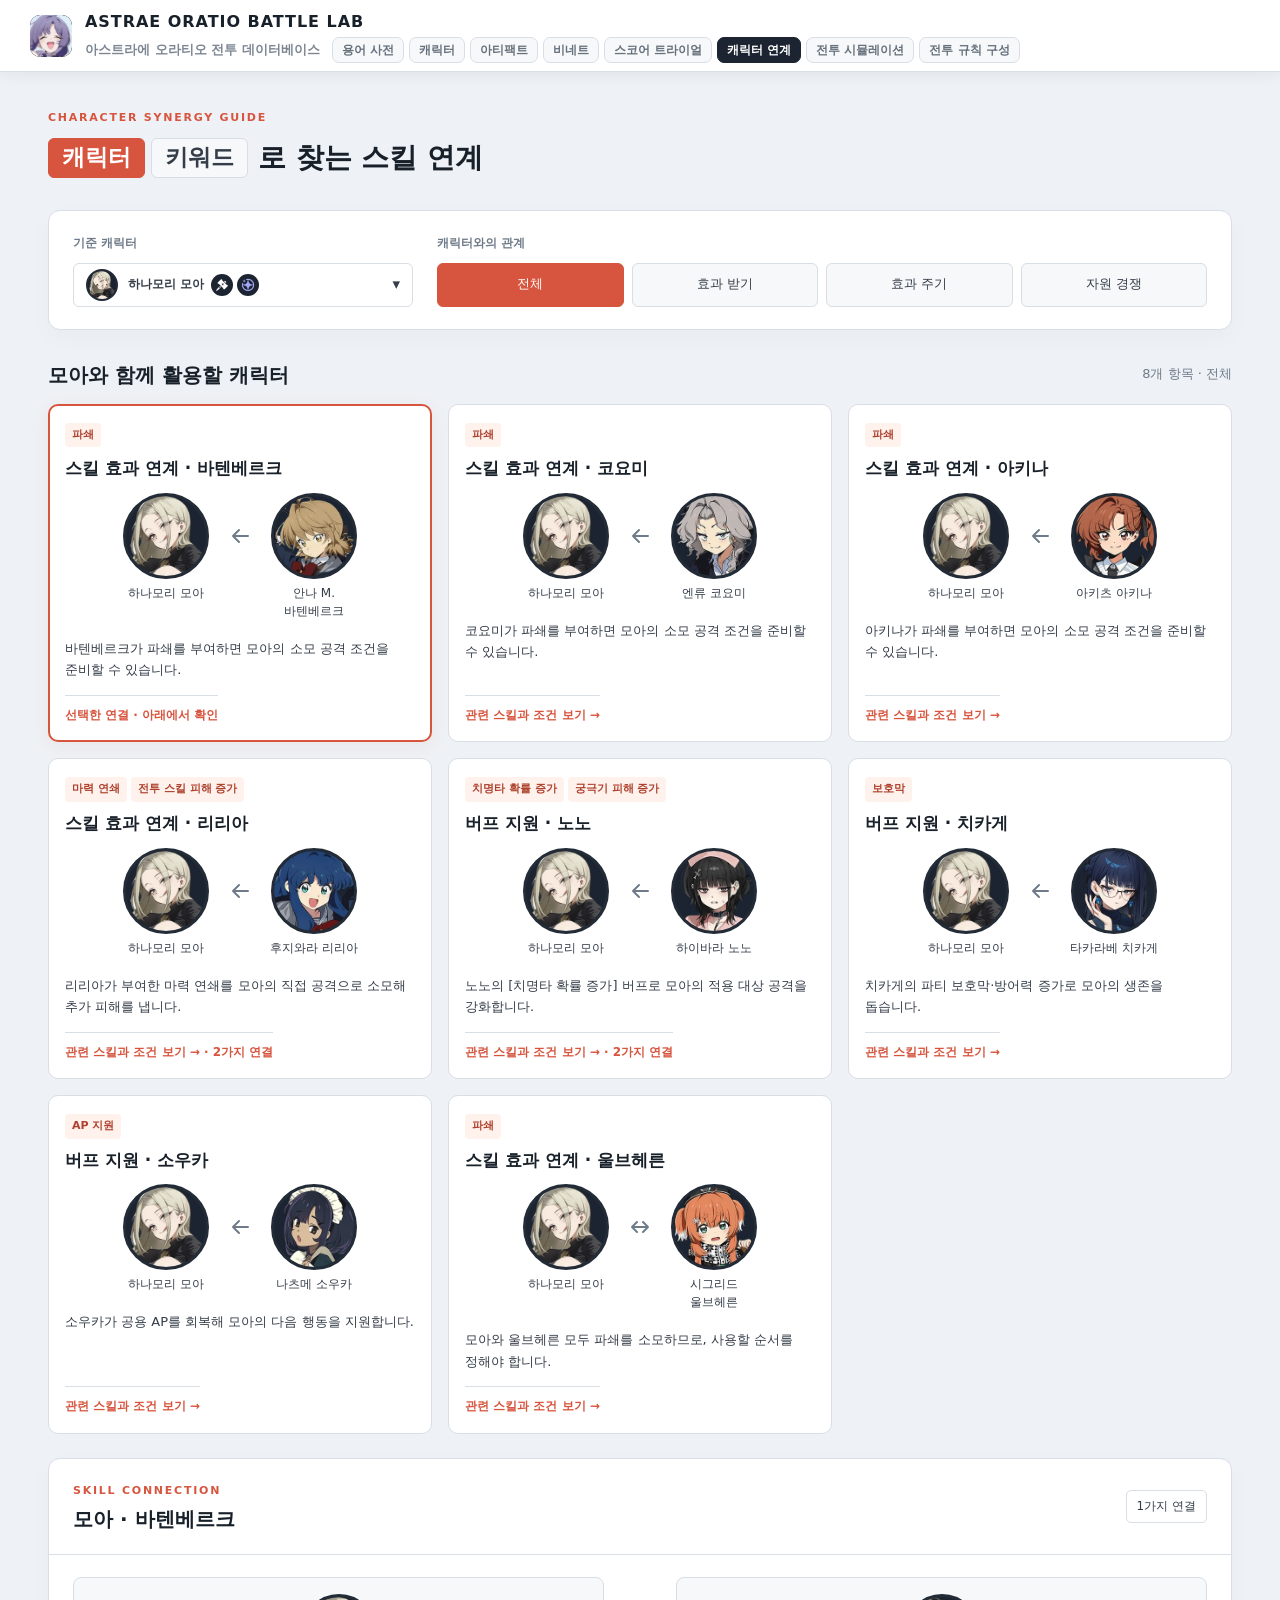
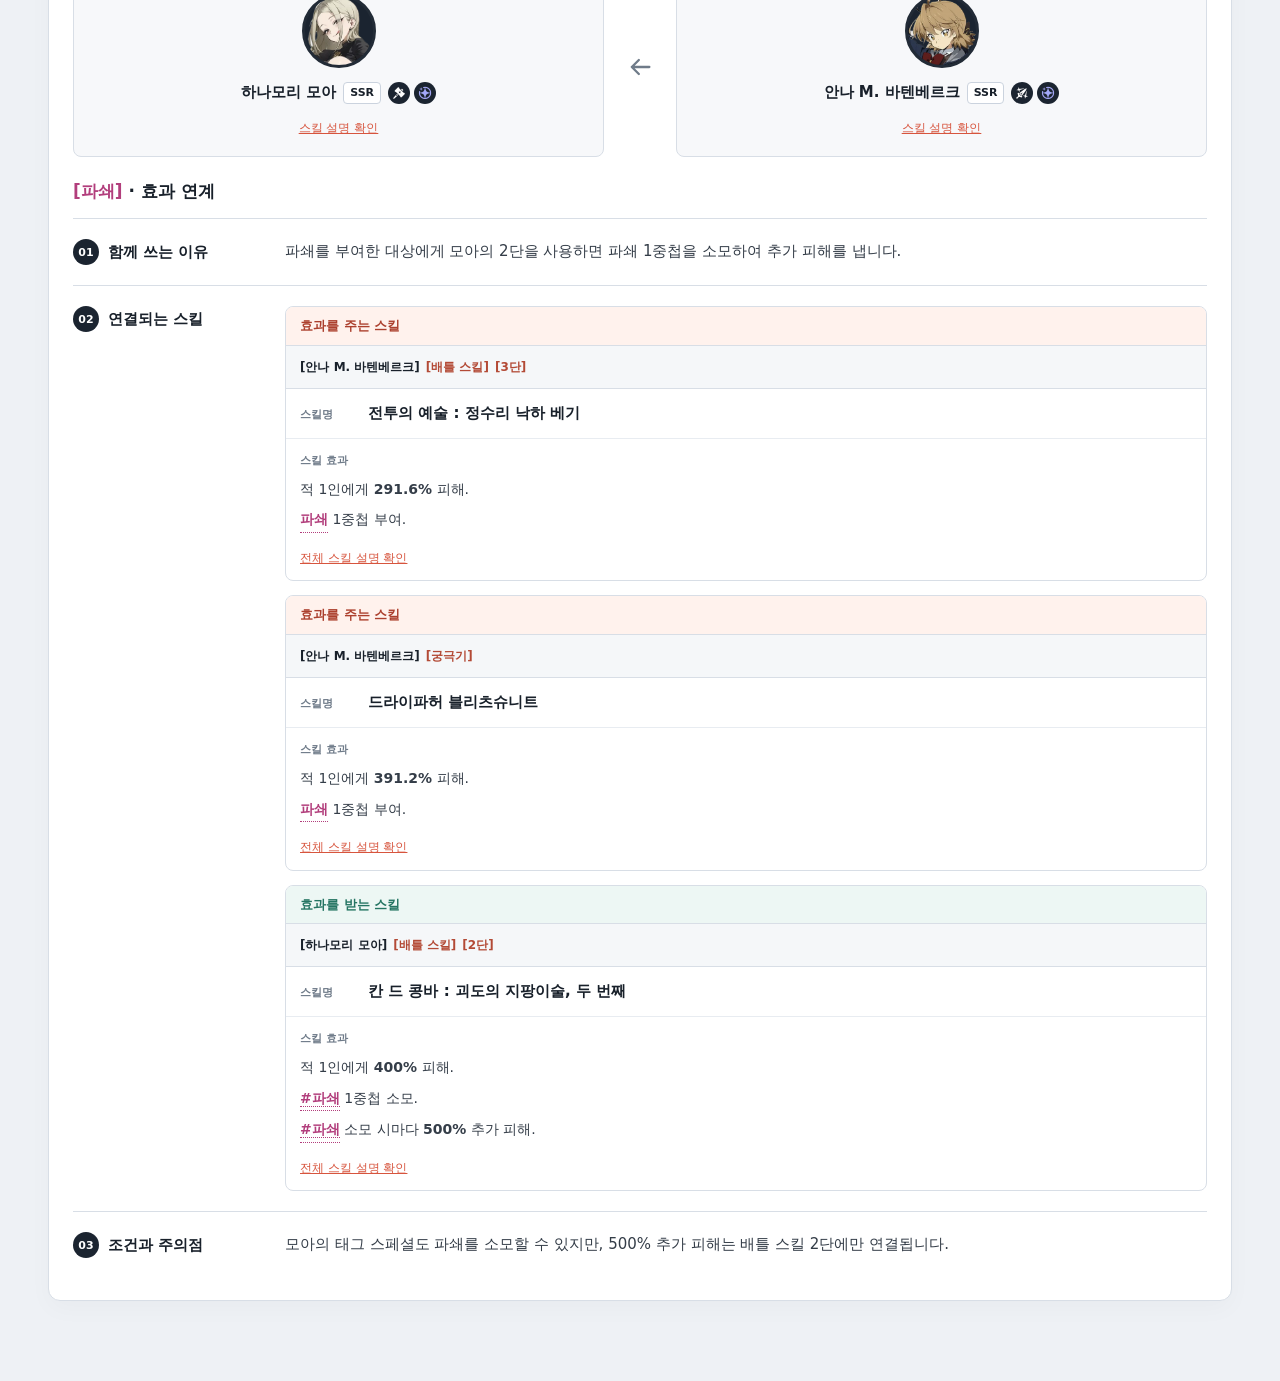
==== commit 211da4d3: "Use supplied portrait consistently across all page header logos" ====
--- a/character-partners.html
+++ b/character-partners.html
@@ -88,9 +88,10 @@
 button,[data-term]{touch-action:manipulation}
 
 .linked-effects .term-link{display:inline;border:0;background:none;padding:0;color:#b23e7c;font:inherit;font-weight:850;cursor:pointer;touch-action:manipulation;border-bottom:1px dotted currentColor}.inline-term-tip{position:fixed;z-index:1000;width:360px;background:#fff;color:var(--text);border:1px solid #bdc7d3;border-radius:9px;box-shadow:0 12px 40px #18202a30;padding:16px;overflow:auto;overscroll-behavior:contain;font-size:14px;line-height:1.8}.inline-term-tip p{white-space:pre-line;margin:8px 0}
-</style></head><body><header class="app-topbar">
+</style><style>.brand-mark{overflow:hidden;padding:0!important}.brand-mark>img{display:block;width:100%;height:100%;object-fit:cover;object-position:center;border-radius:inherit}</style>
+</head><body><header class="app-topbar">
 <div class="brand">
-<a aria-label="Astrae Oratio Battle Lab 캐릭터 페이지" class="brand-mark" href="characters.html">AO</a>
+<a aria-label="Astrae Oratio Battle Lab 캐릭터 페이지" class="brand-mark" href="characters.html"><img src="assets/site-brand-portrait.jpg" alt="" width="46" height="46" fetchpriority="high"></a>
 <div class="brand-copy">
 <a class="brand-title" href="characters.html"><strong>ASTRAE ORATIO BATTLE LAB</strong></a>
 <div class="brand-lower">
@@ -259,6 +260,36 @@
 new MutationObserver(()=>{if(inlineAnchor&&!inlineAnchor.isConnected)hideInlineTerm();}).observe(inlineRoot,{childList:true,subtree:true});
 
 render();
+
+/* Align the provider portrait and arrow to the central gap of wrapped targets. */
+function alignBroadcastProviders(){
+ document.querySelectorAll('.broadcast-flow').forEach(flow=>{
+  const provider=flow.querySelector('.broadcast-provider'),face=provider?.querySelector('.face'),arrow=flow.querySelector('.broadcast-arrow'),targets=flow.querySelector('.broadcast-targets');
+  if(!face||!arrow||!targets)return;
+  provider.style.transform='none';arrow.style.transform='none';
+  const rows=[];
+  targets.querySelectorAll('.target-button').forEach(button=>{
+   const b=button.getBoundingClientRect(),f=button.querySelector('.face').getBoundingClientRect();
+   let row=rows.find(r=>Math.abs(r.top-b.top)<2);
+   if(!row){row={top:b.top,bottom:b.bottom,faceCenter:(f.top+f.bottom)/2};rows.push(row);}
+   row.bottom=Math.max(row.bottom,b.bottom);
+  });
+  rows.sort((a,b)=>a.top-b.top);if(!rows.length)return;
+  const mid=Math.floor(rows.length/2);
+  const center=rows.length%2?rows[mid].faceCenter:(rows[mid-1].bottom+rows[mid].top)/2;
+  const f=face.getBoundingClientRect(),a=arrow.getBoundingClientRect();
+  provider.style.transform='translateY('+(center-(f.top+f.bottom)/2)+'px)';
+  arrow.style.transform='translateY('+(center-(a.top+a.bottom)/2)+'px)';
+ });
+}
+let broadcastAlignFrame=0;
+function scheduleBroadcastAlignment(){cancelAnimationFrame(broadcastAlignFrame);broadcastAlignFrame=requestAnimationFrame(alignBroadcastProviders);}
+new MutationObserver(scheduleBroadcastAlignment).observe($('#results'),{childList:true,subtree:true});
+if(typeof ResizeObserver!=='undefined')new ResizeObserver(scheduleBroadcastAlignment).observe($('#results'));
+window.addEventListener('resize',scheduleBroadcastAlignment);
+document.fonts?.ready.then(scheduleBroadcastAlignment);
+scheduleBroadcastAlignment();
+
 </script></body></html>
 
 
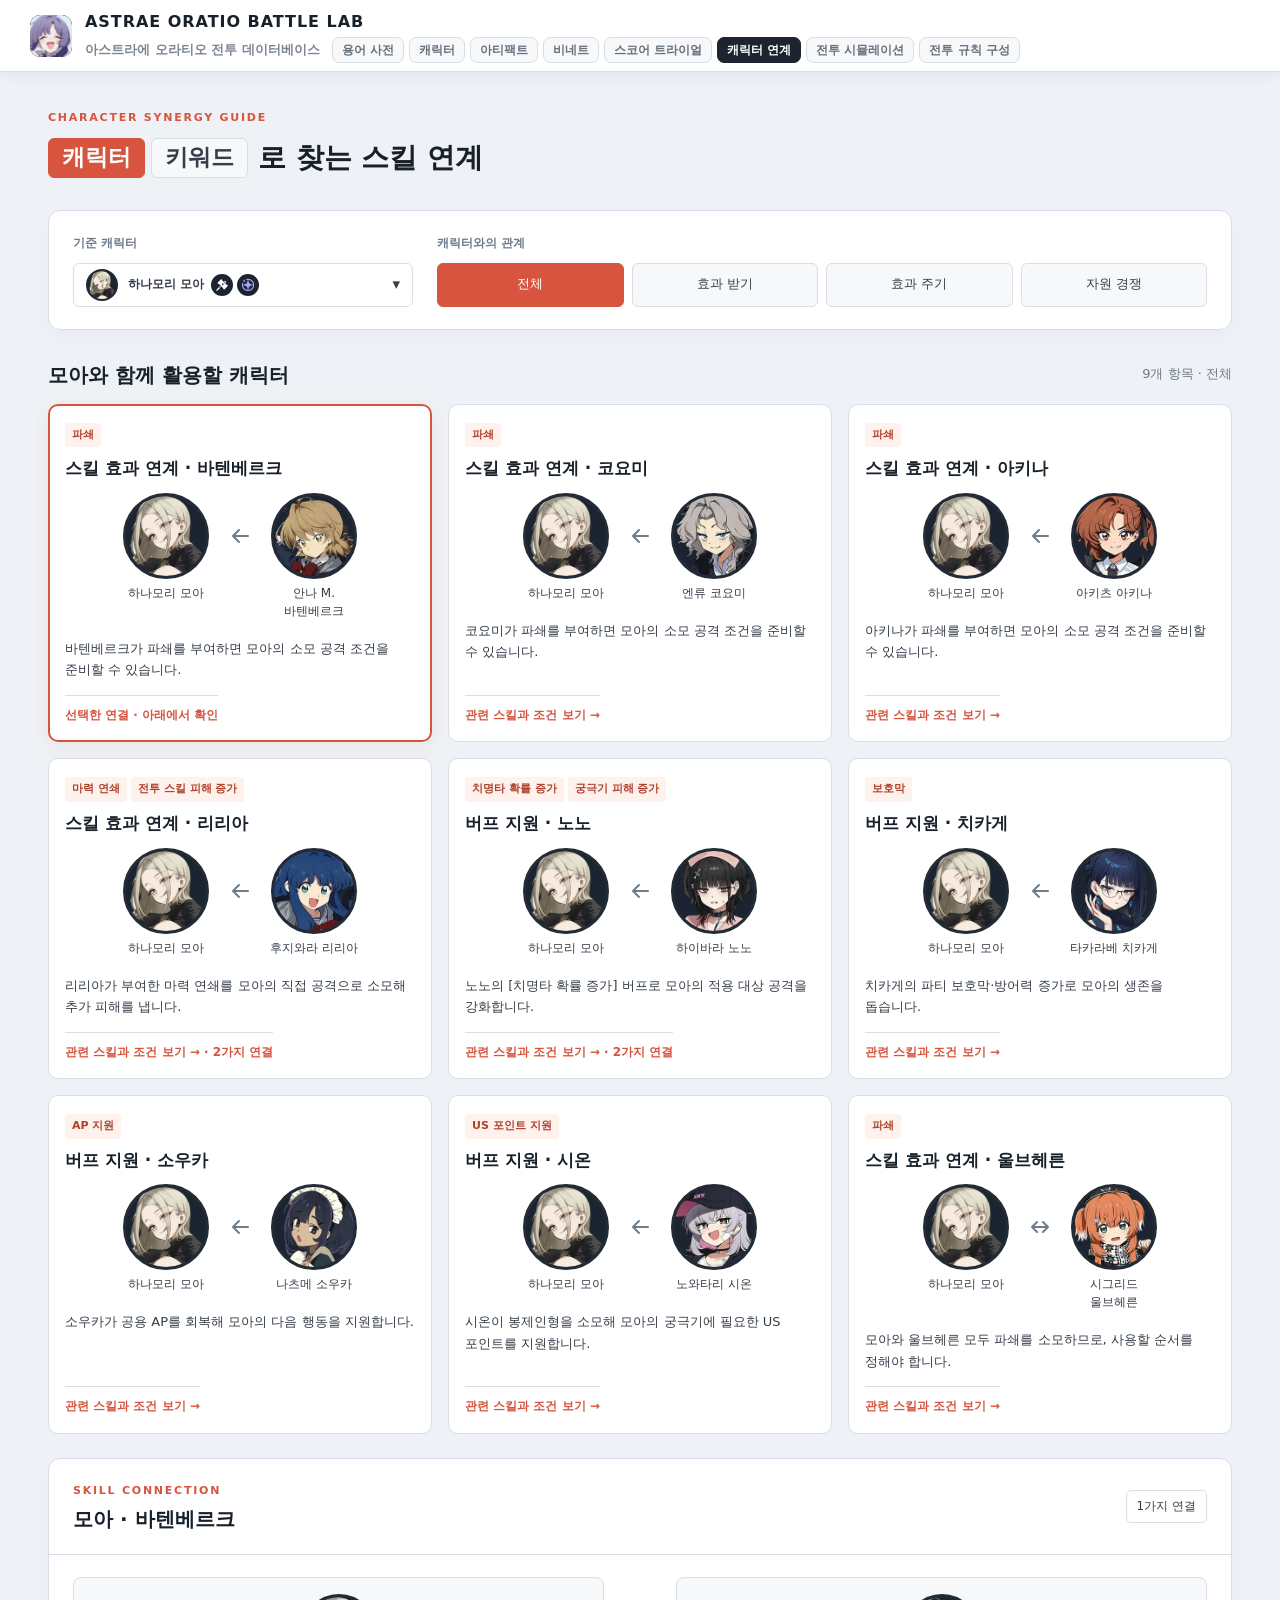
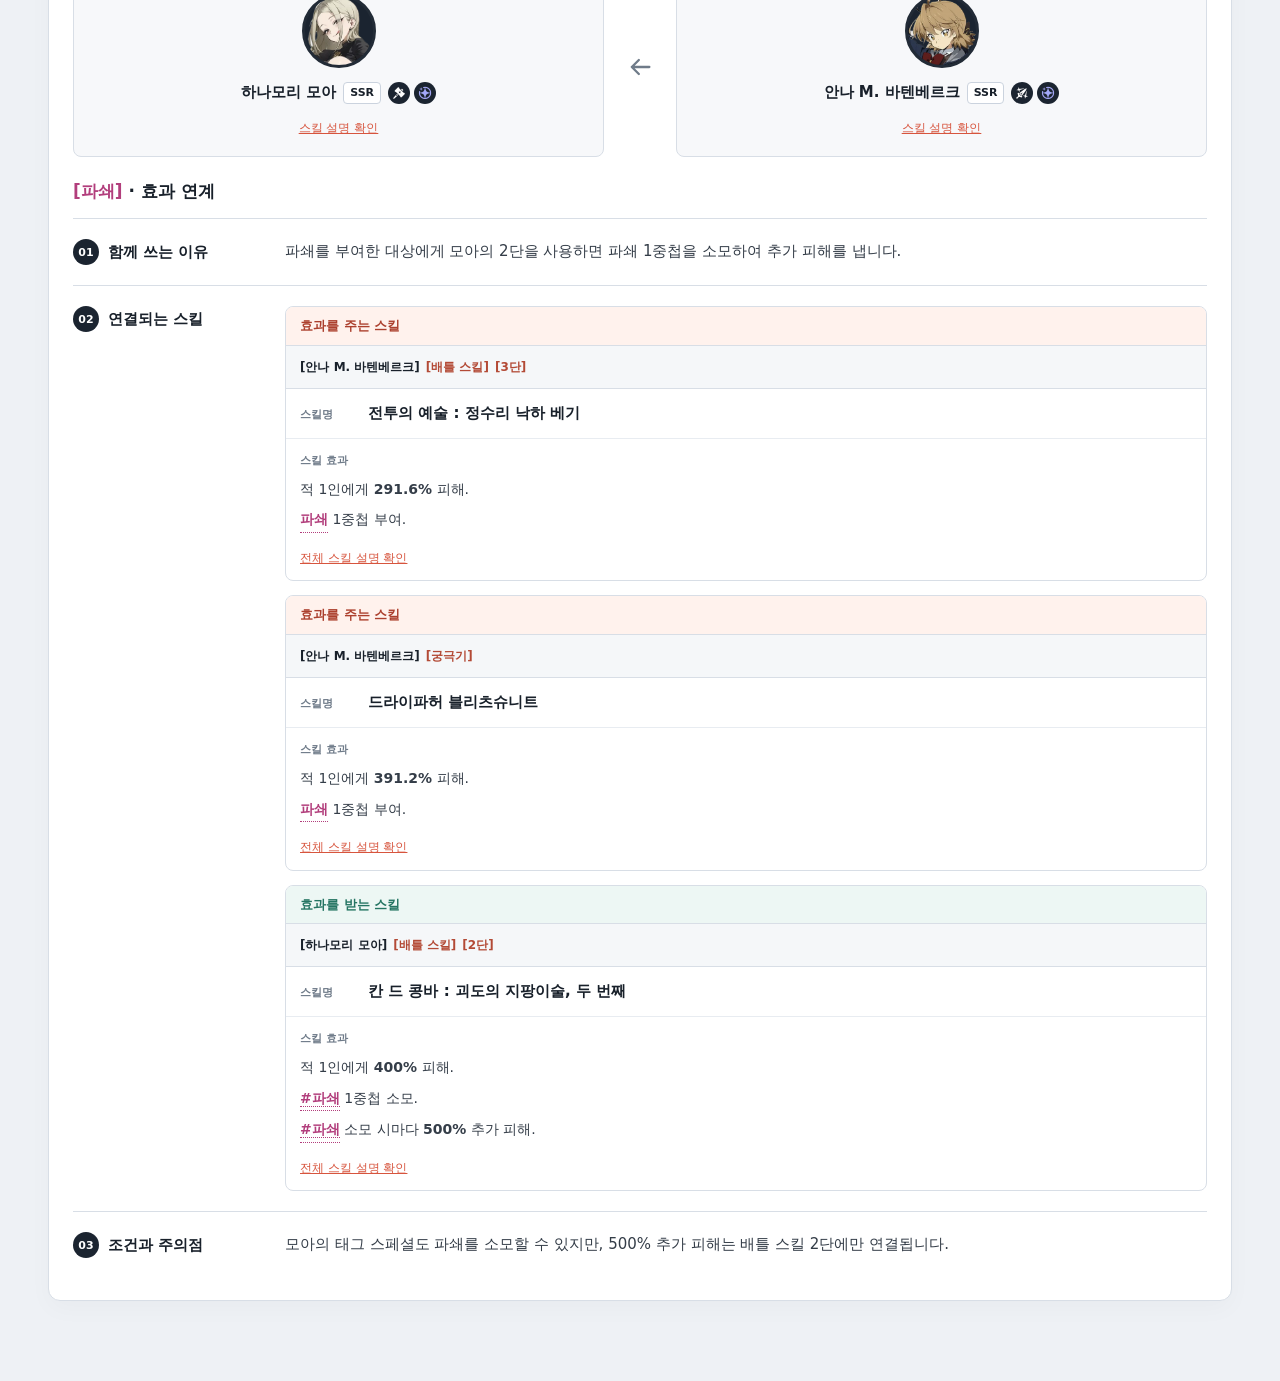
==== commit fa3dd56c: "Restrict domain during red/purple warnings and document Shion US party synergy" ====
--- a/character-partners.html
+++ b/character-partners.html
@@ -89,7 +89,12 @@
 
 .linked-effects .term-link{display:inline;border:0;background:none;padding:0;color:#b23e7c;font:inherit;font-weight:850;cursor:pointer;touch-action:manipulation;border-bottom:1px dotted currentColor}.inline-term-tip{position:fixed;z-index:1000;width:360px;background:#fff;color:var(--text);border:1px solid #bdc7d3;border-radius:9px;box-shadow:0 12px 40px #18202a30;padding:16px;overflow:auto;overscroll-behavior:contain;font-size:14px;line-height:1.8}.inline-term-tip p{white-space:pre-line;margin:8px 0}
 </style><style>.brand-mark{overflow:hidden;padding:0!important}.brand-mark>img{display:block;width:100%;height:100%;object-fit:cover;object-position:center;border-radius:inherit}</style>
-</head><body><header class="app-topbar">
+<style>
+/* Center the complete provider identity, rather than the portrait alone. */
+.broadcast-flow{align-items:center}
+.broadcast-flow>.broadcast-provider,.broadcast-flow>.broadcast-arrow{align-self:center;transform:none}
+.broadcast-flow>.broadcast-targets{padding-top:0}
+</style></head><body><header class="app-topbar">
 <div class="brand">
 <a aria-label="Astrae Oratio Battle Lab 캐릭터 페이지" class="brand-mark" href="characters.html"><img src="assets/site-brand-portrait.jpg" alt="" width="46" height="46" fetchpriority="high"></a>
 <div class="brand-copy">
@@ -125,6 +130,7 @@
 
 const categoryNames={supply:'효과를 주고받는 캐릭터',buff:'버프로 돕는 캐릭터',compete:'함께 쓸 때 주의할 캐릭터',all:'전체 관계'};
 let mode='character',keyword='파쇄',focus='moa',category='all',selected='',sourceId='',sourceTab='skills';
+for(const c of DATA){if(c.id!=='shion')edge('shion',c.id,'US 포인트 지원','buff','궁극기 · 배틀 스킬 [1단] · 고유 능력','궁극기','궁극기·고유 능력으로 봉제인형을 충전한 뒤, 배틀 스킬 [1단]에서 모두 소모해 인형 1개당 아군 전체의 US 포인트를 100 충전합니다.','궁극기는 봉제인형 1개 충전. 고유 능력은 전투 시작 시 1개, 이후 3라운드마다 1개, 일반 스킬 3회마다 1개를 충전합니다. 고유 능력의 일반 스킬 사용 시 US +50은 아군 전체 지급으로 명시되지 않아 전체 지원량에 포함하지 않습니다. 이 연계는 스킬 설명 기준이며, 현재 전투 시뮬레이터는 US를 궁극기 사용 제한에서 제외합니다.');}
 const allKeywords=[...new Set(edges.map(e=>e.key))];
 const terms=JSON.parse(document.getElementById('term-data').textContent).terms;
 function categoryLabels(){return mode==='character'?{all:'전체',incoming:'효과 받기',outgoing:'효과 주기',compete:'자원 경쟁'}:{all:'전체',supply:'부여·활용',buff:'공통 지원',compete:'소모 경쟁'}}
@@ -140,6 +146,7 @@
 if(e.key==='연쇄')return `${from}의 연쇄 부여를 루나의 고유 추가 피해와 연결합니다.`;
 if(e.key==='마력 연쇄')return `리리아가 부여한 마력 연쇄를 ${to}의 직접 공격으로 소모해 추가 피해를 냅니다.`;
 if(e.key==='보호막')return `치카게의 파티 보호막·방어력 증가로 ${to}의 생존을 돕습니다.`;
+if(e.key==='US 포인트 지원')return `시온이 봉제인형을 소모해 ${to}의 궁극기에 필요한 US 포인트를 지원합니다.`;
 if(e.key==='AP 지원')return `소우카가 공용 AP를 회복해 ${to}의 다음 행동을 지원합니다.`;
 return `${from}의 [${e.key}] 버프로 ${to}의 적용 대상 공격을 강화합니다.`;}
 function choose(id){mode='character';focus=id;closePicker();selected='';category='all';render()}
@@ -261,36 +268,9 @@
 
 render();
 
-/* Align the provider portrait and arrow to the central gap of wrapped targets. */
-function alignBroadcastProviders(){
- document.querySelectorAll('.broadcast-flow').forEach(flow=>{
-  const provider=flow.querySelector('.broadcast-provider'),face=provider?.querySelector('.face'),arrow=flow.querySelector('.broadcast-arrow'),targets=flow.querySelector('.broadcast-targets');
-  if(!face||!arrow||!targets)return;
-  provider.style.transform='none';arrow.style.transform='none';
-  const rows=[];
-  targets.querySelectorAll('.target-button').forEach(button=>{
-   const b=button.getBoundingClientRect(),f=button.querySelector('.face').getBoundingClientRect();
-   let row=rows.find(r=>Math.abs(r.top-b.top)<2);
-   if(!row){row={top:b.top,bottom:b.bottom,faceCenter:(f.top+f.bottom)/2};rows.push(row);}
-   row.bottom=Math.max(row.bottom,b.bottom);
-  });
-  rows.sort((a,b)=>a.top-b.top);if(!rows.length)return;
-  const mid=Math.floor(rows.length/2);
-  const center=rows.length%2?rows[mid].faceCenter:(rows[mid-1].bottom+rows[mid].top)/2;
-  const f=face.getBoundingClientRect(),a=arrow.getBoundingClientRect();
-  provider.style.transform='translateY('+(center-(f.top+f.bottom)/2)+'px)';
-  arrow.style.transform='translateY('+(center-(a.top+a.bottom)/2)+'px)';
- });
-}
-let broadcastAlignFrame=0;
-function scheduleBroadcastAlignment(){cancelAnimationFrame(broadcastAlignFrame);broadcastAlignFrame=requestAnimationFrame(alignBroadcastProviders);}
-new MutationObserver(scheduleBroadcastAlignment).observe($('#results'),{childList:true,subtree:true});
-if(typeof ResizeObserver!=='undefined')new ResizeObserver(scheduleBroadcastAlignment).observe($('#results'));
-window.addEventListener('resize',scheduleBroadcastAlignment);
-document.fonts?.ready.then(scheduleBroadcastAlignment);
-scheduleBroadcastAlignment();
 
 </script></body></html>
 
 
 
+
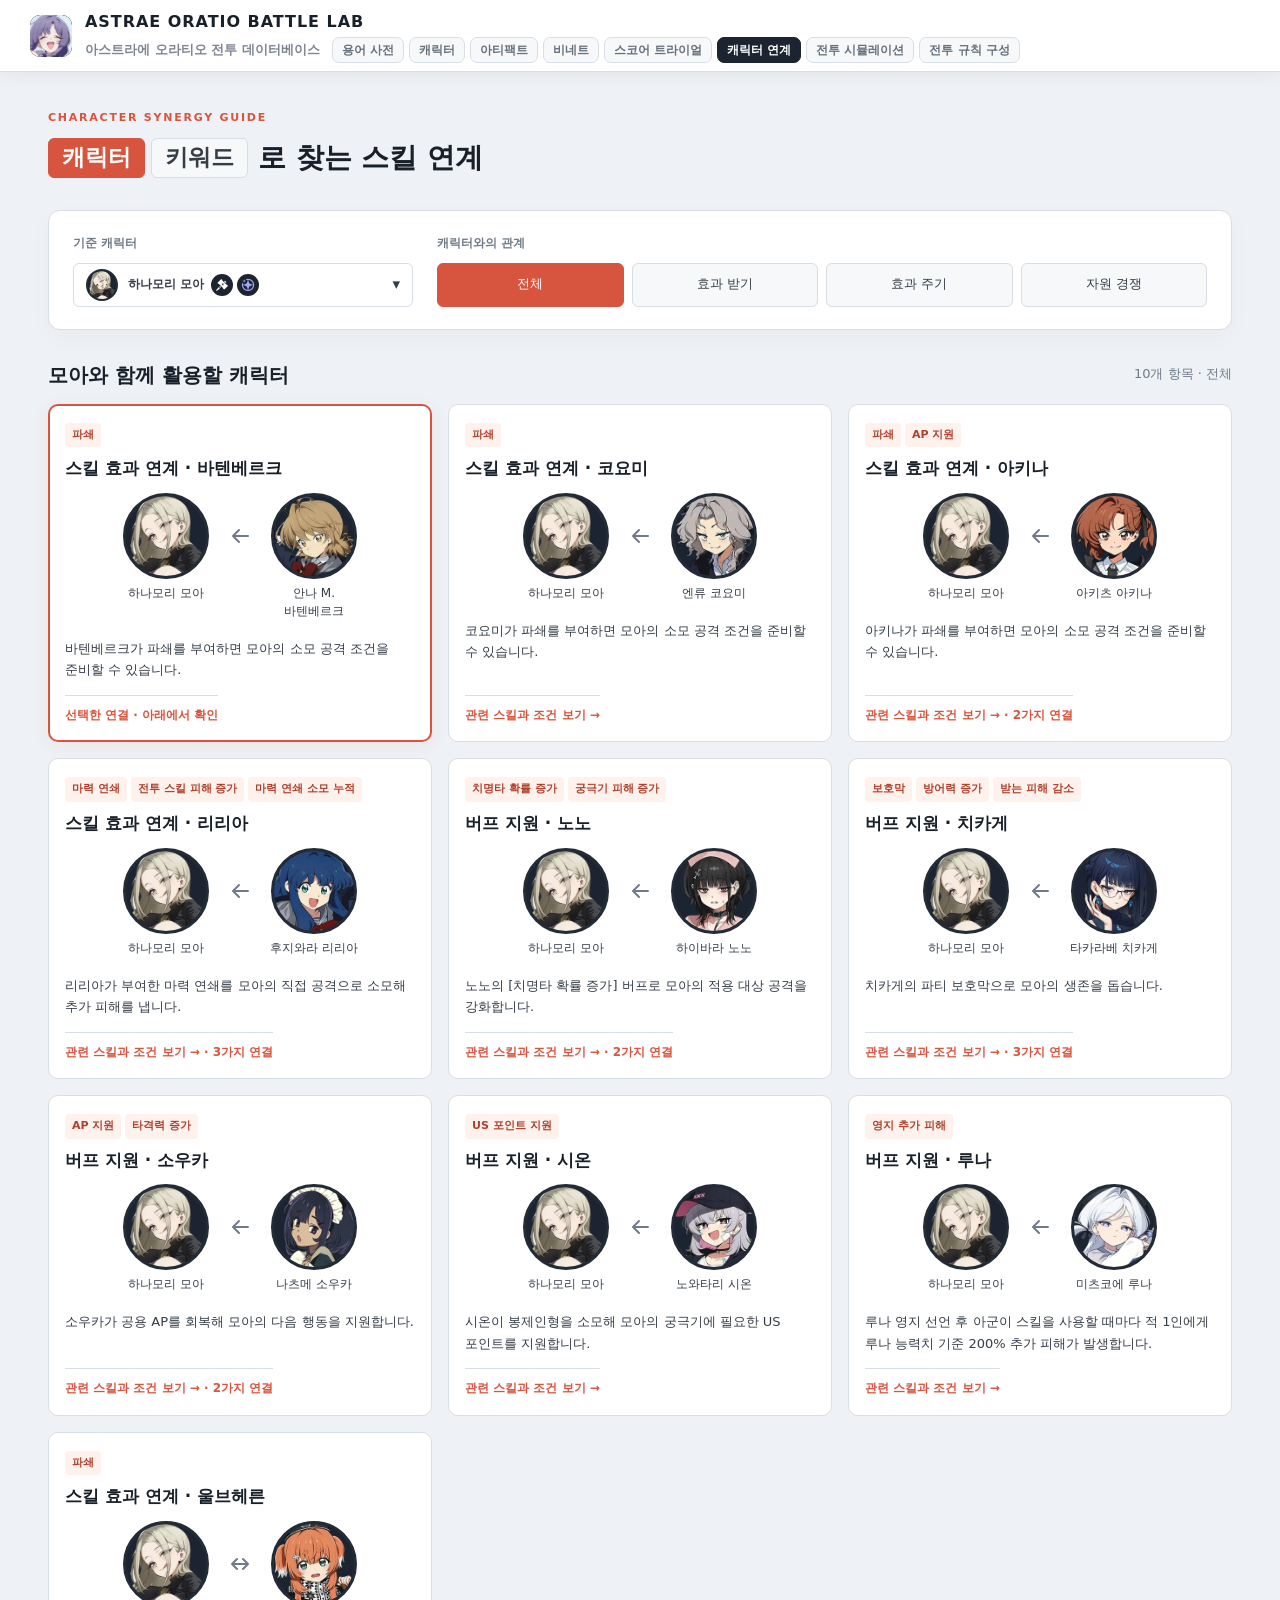
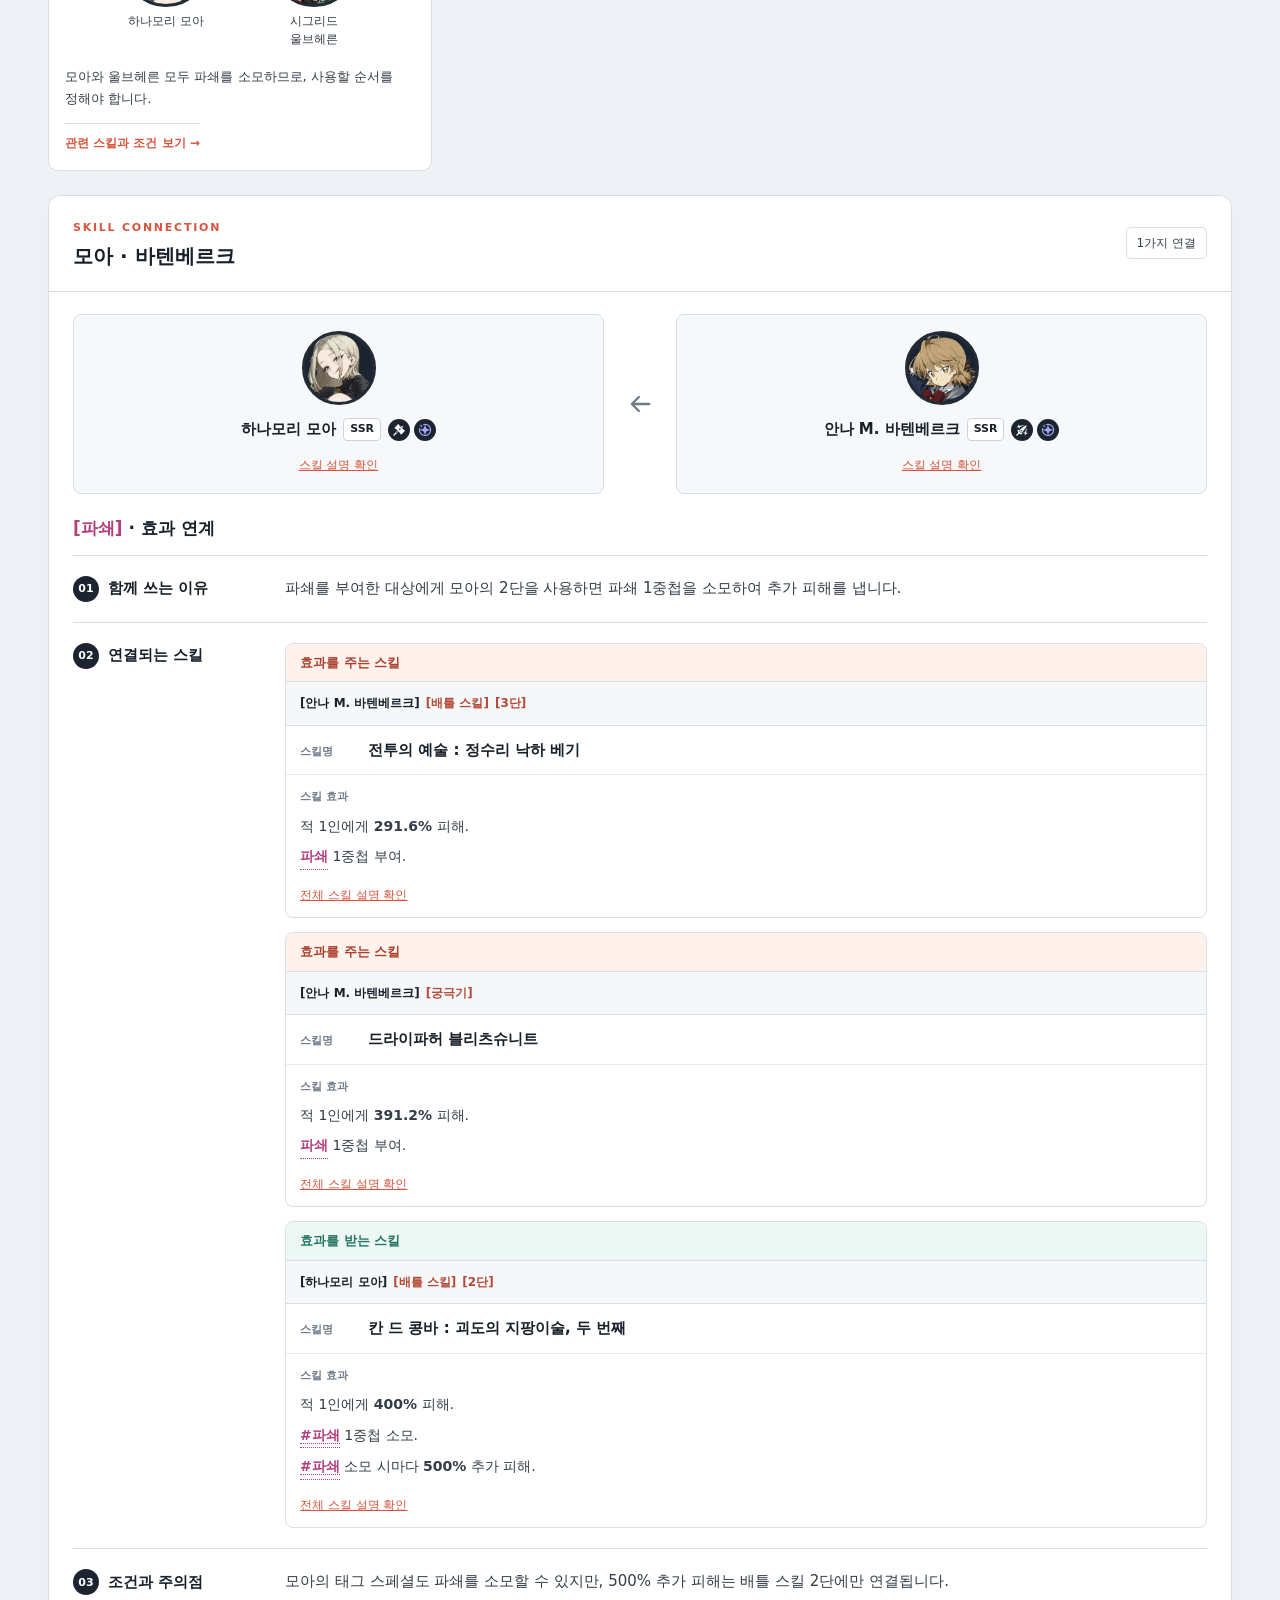
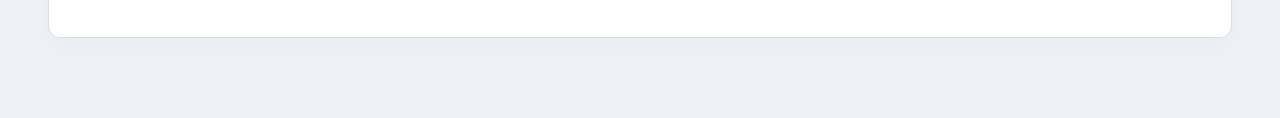
==== commit 42254a1f: "Expand non-node party synergies and align character picker dropdown" ====
--- a/character-partners.html
+++ b/character-partners.html
@@ -94,7 +94,7 @@
 .broadcast-flow{align-items:center}
 .broadcast-flow>.broadcast-provider,.broadcast-flow>.broadcast-arrow{align-self:center;transform:none}
 .broadcast-flow>.broadcast-targets{padding-top:0}
-</style></head><body><header class="app-topbar">
+</style><style>#pickerSearch:focus,#pickerSearch:focus-visible{outline:none;box-shadow:none;border-color:#aeb8c4}.picker-menu{max-width:calc(100vw - 32px)}</style></head><body><header class="app-topbar">
 <div class="brand">
 <a aria-label="Astrae Oratio Battle Lab 캐릭터 페이지" class="brand-mark" href="characters.html"><img src="assets/site-brand-portrait.jpg" alt="" width="46" height="46" fetchpriority="high"></a>
 <div class="brand-copy">
@@ -111,7 +111,7 @@
 <div class="result-top"><h2 id="resultTitle">함께 활용할 캐릭터</h2><span class="count" id="count" aria-live="polite"></span></div><div class="recommendations" id="results"></div><div id="empty" class="empty" hidden><b>이 유형으로 정리된 연결이 없습니다.</b><p class="hint">다른 관계를 선택해 보세요. 연결이 없다고 함께 편성할 수 없다는 뜻은 아닙니다.</p><button class="linkbutton" id="showAll">전체 관계 보기</button></div>
 <section class="panel detail" id="detail" aria-labelledby="detailTitle"></section>
 </main><dialog class="dialog skill-dialog" id="characterDialog" aria-labelledby="dialogTitle"><div class="panel-head"><h2 id="dialogTitle"></h2><button class="close" id="closeDialog">닫기</button></div><div id="skillNav" class="skill-nav" role="tablist" aria-label="캐릭터 정보 종류"></div><div class="panel-body" id="dialogBody" role="tabpanel" tabindex="0"></div><aside id="termTip" class="term-tip" hidden><div class="term-tip-head"><b id="termTitle"></b><button id="closeTerm" class="close" aria-label="용어 설명 닫기">닫기</button></div><div id="termText"></div></aside></dialog>
-<script id="term-data" type="application/json">{"terms":[{"id":"round","number":1,"category":"전투 기본 규칙","name":"#라운드","color":"cyan","sections":[{"label":"정의 및 효과 설명","text":"전투 진행 및 효과의 지속시간을 계산하는 기본 단위입니다.\nAction Phase와 Engage Phase를 하나의 묶음으로 계산하며, 두 페이즈가 모두 진행되면 1라운드가 경과합니다.\n즉, Action Phase + Engage Phase = 1R입니다."}]},{"id":"ap","number":2,"category":"전투 기본 규칙","name":"AP","color":"orange","sections":[{"label":"정의 및 효과 설명","text":"전투 중 스킬 사용 및 캐릭터 행동에 소비하는 행동 자원입니다. 남은 AP를 사용해 추가 행동을 이어갈 수 있습니다."},{"label":"표기 규칙","text":"AP +N은 현재 사용할 수 있는 AP가 N만큼 증가하는 효과로 기록합니다. 기본 AP +N은 라운드에서 확보하는 기준 AP 자체가 증가하는 효과로 구분해 기록합니다."}]},{"id":"us","number":3,"category":"전투 기본 규칙","name":"US 포인트","color":"orange","sections":[{"label":"정의 및 효과 설명","text":"얼티메이트 스킬 사용에 필요한 전용 자원입니다. 얼티메이트 스킬마다 요구 US 포인트가 존재합니다."},{"label":"관련 항목","text":"캐릭터에 따라 초기 US 포인트, 현재 US 포인트, 최대 US 포인트, 요구 US 포인트를 구분해 기록합니다."}]},{"id":"ct","number":4,"category":"전투 기본 규칙","name":"CT","color":"orange","sections":[{"label":"정의 및 효과 설명","text":"스킬의 재사용 대기 시간을 의미합니다. 본 사이트에서는 쿨타임을 CT로 통일해 표기하며 스킬 정보에는 CT 1, CT 5처럼 숫자만 함께 표시합니다."}]},{"id":"notice","number":5,"category":"모아 전용 자원","name":"#괴도의 예고장","color":"cyan","sections":[{"label":"정의 및 효과 설명","text":"모아 전용 자원입니다. 기본 유지 라운드는 6이며, 얼티메이트 스킬과 고유 능력 등 여러 효과의 조건으로 사용됩니다."}]},{"id":"plunder","number":6,"category":"상태 효과","name":"#강탈","color":"purple","sections":[{"label":"정의 및 효과 설명","text":"부여된 대상의 능력치를 감소시키고, 시전자의 능력치를 증가시키는 효과입니다."}]},{"id":"fracture","number":7,"category":"상태 효과","name":"#파쇄","color":"red","sections":[{"label":"정의 및 효과 설명","text":"부여된 대상의 방어력을 1% 감소시킵니다. 최대 5중첩, 유지 라운드 5입니다.\n대상에게 부여된 #파쇄를 소모할 때마다 모아의 관련 스킬에서 500% 추가 피해가 발생합니다."}]},{"id":"assault-block","number":8,"category":"전투 판정","name":"#강습 차단","color":"green","sections":[{"label":"정의 및 효과 설명","text":"#강습을 차단하고 판정에서 승리하는 효과입니다."}]},{"id":"assault","number":9,"category":"전투 판정","name":"#강습","color":"purple","sections":[{"label":"정의 및 효과 설명","text":"적의 보라색 패턴에 대응하는 특수 행동입니다. 일반적인 방법으로 막을 수 없는 특수 행동을 의미합니다."}]},{"id":"magic-release","number":10,"category":"이로운 효과","name":"#마력 개방","color":"green","sections":[{"label":"정의 및 효과 설명","text":"2중첩마다 기본 AP +1 효과를 얻습니다. 최대 4중첩까지 적용됩니다."}]},{"id":"curse","number":11,"category":"해로운 효과","name":"#저주","color":"purple","sections":[{"label":"정의 및 효과 설명","text":"부여된 대상의 공격력과 타격력을 각각 0.1% 감소시킵니다. 최대 99중첩까지 적용됩니다."}]},{"id":"guard","number":12,"category":"상태 효과","name":"#가드","color":"blue","sections":[{"label":"정의 및 효과 설명","text":"부여된 대상의 받는 피해 감소율을 50% 증가시키는 효과입니다."}]},{"id":"shield","number":13,"category":"이로운 효과","name":"#보호막","color":"green","sections":[{"label":"정의 및 효과 설명","text":"부여된 대상이 받는 HP 피해와 BP 피해를 대신 흡수하는 효과입니다."}]},{"id":"ruby","number":14,"category":"마요이 전용 자원","name":"#루비","color":"red","sections":[{"label":"정의 및 효과 설명","text":"마요이의 보석 효과입니다. 공격력이 20% 증가하며 유지 라운드는 1입니다."}]},{"id":"topaz","number":15,"category":"마요이 전용 자원","name":"#토파즈","color":"orange","sections":[{"label":"정의 및 효과 설명","text":"마요이의 보석 효과입니다. 치명타 확률이 10% 증가하며 유지 라운드는 1입니다."}]},{"id":"emerald","number":16,"category":"마요이 전용 자원","name":"#에메랄드","color":"green","sections":[{"label":"정의 및 효과 설명","text":"마요이의 보석 효과입니다. 타격력이 20% 증가하며 유지 라운드는 1입니다."}]},{"id":"diamond","number":17,"category":"마요이 전용 자원","name":"#다이아몬드","color":"blue","sections":[{"label":"정의 및 효과 설명","text":"마요이의 보석 효과입니다. 루비, 에메랄드, 토파즈의 효과를 모두 적용하며 유지 라운드는 1입니다."}]},{"id":"chain","number":18,"category":"해로운 효과","name":"#연쇄","color":"purple","sections":[{"label":"정의 및 효과 설명","text":"부여된 대상의 연쇄가 4중첩에 도달하면 해당 대상에게 750% 추가 피해를 입힙니다. 추가 피해 이후 최대 4중첩의 연쇄를 모두 소모합니다. 유지 라운드는 3입니다."}]},{"id":"cherry-mark","number":19,"category":"카논 전용 자원","name":"#벚꽃 표식","color":"red","sections":[{"label":"정의 및 효과 설명","text":"카논 전용 자원입니다. 최대 1개까지 부여되며, 부여된 대상의 #저주를 1중첩 감소시킵니다."}]},{"id":"burn","number":20,"category":"해로운 효과","name":"#화상","color":"red","sections":[{"label":"정의 및 효과 설명","text":"부여된 대상에게 라운드 종료 시마다 25% 피해를 입히는 지속 피해 효과입니다. 최대 30단계, 유지 라운드 10입니다."}]},{"id":"time-trace","number":21,"category":"소우카 전용 자원","name":"#시간의 궤적","color":"blue","sections":[{"label":"정의 및 효과 설명","text":"나츠메 소우카 전용 자원입니다. 최대 10개까지 보유할 수 있으며, 일부 스킬의 AP 획득 효과와 연계됩니다."}]},{"id":"greek-fire","number":22,"category":"아키나 전용 자원","name":"#그리스의 불","color":"orange","sections":[{"label":"정의 및 효과 설명","text":"아키나 전용 자원입니다. 기본 최대 보유량은 3개이며, 일부 전투 스킬 사용 시 소모하거나 즉석 충전을 통해 충전합니다."}]},{"id":"theurgist-light","number":23,"category":"노노 전용 자원","name":"#테우르기스트의 빛","color":"blue","sections":[{"label":"정의 및 효과 설명","text":"하이바라 노노 전용 자원입니다. 최대 10개까지 보유할 수 있으며, 얼티메이트 스킬 강화와 일부 마력 노드 효과에 사용됩니다."}]},{"id":"hit-spear","number":24,"category":"마이 전용 자원","name":"#적중된 창","color":"orange","sections":[{"label":"정의 및 효과 설명","text":"아사쿠라 마이 전용 자원입니다. 최대 20개까지 부여되며 유지 라운드는 5입니다. 전력 투창과 삼단 투창의 차지 2단계 효과와 연계됩니다."}]},{"id":"protect-stance","number":25,"category":"전투 판정","name":"#수호","color":"blue","sections":[{"label":"정의 및 효과 설명","text":"적이 저지 불능 행동을 사용할 때 대응할 수 있는 판정입니다. 스킬 사용 시 이번 라운드 동안 해당 스킬 사용 상태로 유지됩니다."}]},{"id":"plush-doll","number":25,"category":"시온 전용 자원","name":"#봉제인형","color":"purple","sections":[{"label":"정의 및 효과 설명","text":"노와타리 시온 전용 자원입니다. 최대 4개까지 보유할 수 있습니다."}]},{"id":"magic-chain","number":26,"category":"리리아 전용 자원","name":"#마력 연쇄","color":"cyan","sections":[{"label":"정의 및 효과 설명","text":"부여된 대상이 적을 타격할 때마다 시전자의 능력치를 기준으로 100% 추가 피해를 입히고 #마력 연쇄 1중첩을 소모합니다. 최대 50중첩, 유지 라운드 4입니다."}]},{"id":"part-break","number":28,"category":"전투 판정","name":"#부위 파괴","color":"red","sections":[{"label":"정의 및 효과 설명","text":"특정 보스의 부위에 BP 피해가 일정량 누적되면 발동하는 특수 상태입니다. 파괴된 부위에 따라 후속 스킬이나 보스 행동이 달라질 수 있습니다."}]},{"id":"part-break-left-arm","number":29,"category":"스코어 트라이얼","name":"#부위의 파괴(왼팔)","color":"red","sections":[{"label":"정의 및 효과 설명","text":"아스타로트에게 BP 피해 누적 시 파괴되며, 아스타로트가 가드 중 피격될 경우 부위 파괴가 더 빨라집니다."}]},{"id":"part-break-head","number":30,"category":"스코어 트라이얼","name":"#부위의 파괴(머리)","color":"red","sections":[{"label":"정의 및 효과 설명","text":"아스타로트에게 특정 속성으로 BP 피해가 누적되면 파괴되는 부위입니다."}]},{"id":"life-drain","number":31,"category":"해로운 효과","name":"#생명 착취","color":"purple","sections":[{"label":"정의 및 효과 설명","text":"부여된 대상의 공격력, 타격력, 방어력을 감소시키는 효과입니다."}]},{"id":"focus","number":32,"category":"상태 효과","name":"#집중","color":"blue","sections":[{"label":"정의 및 효과 설명","text":"강력한 공격을 준비하며, 받는 피해를 감소시키는 상태입니다."}]}]}</script><script id="linked-skill-data" type="application/json">{"moa": [{"type": "ULTIMATE", "name": "레핀 드 쥐스티스", "stage": "", "body": "<div class=\"row-body\">\n\n<p>적 1인에게 <b>734.3%</b> 피해.</p>\n<p>대상이 <span class=\"term-link\"><button type=\"button\" class=\"term-link\" data-inline-term=\"notice\">#괴도의 예고장</button></span> 보유 시 치명타 확률 15%만큼 <span class=\"term-link\"><button type=\"button\" class=\"term-link\" data-inline-term=\"plunder\">#강탈</button></span> 부여 <span class=\"subtle\">(유지 <button type=\"button\" class=\"term-link\" data-inline-term=\"round\">라운드</button> 7)</span>.</p>\n<p><span class=\"term-link\"><button type=\"button\" class=\"term-link\" data-inline-term=\"notice\">#괴도의 예고장</button></span> 제거.</p>\n</div>", "charges": {}, "text": "\n\n적 1인에게 734.3% 피해.\n대상이 #괴도의 예고장 보유 시 치명타 확률 15%만큼 #강탈 부여 (유지 라운드 7).\n#괴도의 예고장 제거.\n"}, {"type": "BATTLE SKILL", "name": "칸 드 콩바 : 괴도의 지팡이술, 첫 번째", "stage": "1", "body": "<div class=\"row-body\">\n\n<p>적 1인에게 <b>366.6%</b> 피해.</p>\n</div>", "charges": {}, "text": "\n\n적 1인에게 366.6% 피해.\n"}, {"type": "BATTLE SKILL", "name": "칸 드 콩바 : 괴도의 지팡이술, 두 번째", "stage": "2", "body": "<div class=\"row-body\">\n\n<p>적 1인에게 <b>400%</b> 피해.</p>\n<p><span class=\"term-link\"><button type=\"button\" class=\"term-link\" data-inline-term=\"fracture\">#파쇄</button></span> 1중첩 소모.</p>\n<p><span class=\"term-link\"><button type=\"button\" class=\"term-link\" data-inline-term=\"fracture\">#파쇄</button></span> 소모 시마다 <b>500%</b> 추가 피해.</p>\n</div>", "charges": {}, "text": "\n\n적 1인에게 400% 피해.\n#파쇄 1중첩 소모.\n#파쇄 소모 시마다 500% 추가 피해.\n"}, {"type": "TAG ATTACK", "name": "태그 어택 스킬", "stage": "", "body": "<div class=\"row-body\">\n\n<p>적 1인에게 <b>226.5%</b> 피해.</p>\n<p><span class=\"term-link\"><button type=\"button\" class=\"term-link\" data-inline-term=\"notice\">#괴도의 예고장</button></span> 부여.</p>\n</div>", "charges": {}, "text": "\n\n적 1인에게 226.5% 피해.\n#괴도의 예고장 부여.\n"}, {"type": "TAG SPECIAL", "name": "태그 스페셜 스킬", "stage": "", "body": "<div class=\"row-body\">\n\n<p><span class=\"term-link\"><button type=\"button\" class=\"term-link\" data-inline-term=\"assault-block\">#강습 차단</button></span> 판정.</p>\n<p>적 1인에게 <b>476.8%</b> 피해.</p>\n<p><span class=\"term-link\"><button type=\"button\" class=\"term-link\" data-inline-term=\"fracture\">#파쇄</button></span> 1중첩 소모.</p>\n</div>", "charges": {}, "text": "\n\n#강습 차단 판정.\n적 1인에게 476.8% 피해.\n#파쇄 1중첩 소모.\n"}, {"type": "UNIQUE", "name": "한밤의 수호자", "stage": "", "body": "<div class=\"row-body\"><p><span class=\"term-link\"><button type=\"button\" class=\"term-link\" data-inline-term=\"notice\">#괴도의 예고장</button></span> 부여 시 타격력 <b>20.1%</b> 증가 <span class=\"subtle\">(최대 1중첩 / 유지 <button type=\"button\" class=\"term-link\" data-inline-term=\"round\">라운드</button> 1)</span>.</p></div>", "charges": {}, "text": "#괴도의 예고장 부여 시 타격력 20.1% 증가 (최대 1중첩 / 유지 라운드 1)."}], "anna": [{"type": "ULTIMATE", "name": "드라이파허 블리츠슈니트", "stage": "", "body": "<div class=\"row-body\">\n\n<p>적 1인에게 <b>391.2%</b> 피해.</p>\n<p><button type=\"button\" class=\"term-link\" data-inline-term=\"fracture\">파쇄</button> 1중첩 부여.</p>\n</div>", "charges": {}, "text": "\n\n적 1인에게 391.2% 피해.\n파쇄 1중첩 부여.\n"}, {"type": "BATTLE SKILL", "name": "전투의 예술 : 번개 같은 찌르기", "stage": "1", "body": "<div class=\"row-body\">\n\n<p>적 1인에게 <b>252.5%</b> 피해.</p>\n</div>", "charges": {}, "text": "\n\n적 1인에게 252.5% 피해.\n"}, {"type": "BATTLE SKILL", "name": "전투의 예술 : 번뜩이는 삼단베기", "stage": "2", "body": "<div class=\"row-body\">\n\n<p>적 1인에게 <b>255.2%</b> 피해.</p>\n</div>", "charges": {}, "text": "\n\n적 1인에게 255.2% 피해.\n"}, {"type": "BATTLE SKILL", "name": "전투의 예술 : 정수리 낙하 베기", "stage": "3", "body": "<div class=\"row-body\">\n\n<p>적 1인에게 <b>291.6%</b> 피해.</p>\n<p><button type=\"button\" class=\"term-link\" data-inline-term=\"fracture\">파쇄</button> 1중첩 부여.</p>\n</div>", "charges": {}, "text": "\n\n적 1인에게 291.6% 피해.\n파쇄 1중첩 부여.\n"}, {"type": "TAG ATTACK", "name": "태그 어택 스킬", "stage": "", "body": "<div class=\"row-body\">\n\n<p>적 1인에게 <b>150%</b> 피해.</p>\n</div>", "charges": {}, "text": "\n\n적 1인에게 150% 피해.\n"}, {"type": "UNIQUE", "name": "기사도의 정신", "stage": "", "body": "<div class=\"row-body\">\n<p>얼티메이트 스킬 사용 시 전투 스킬 피해량 <b>35.6%</b> 증가 <span class=\"subtle\">(유지 <button type=\"button\" class=\"term-link\" data-inline-term=\"round\">라운드</button> 2)</span>.</p>\n</div>", "charges": {}, "text": "\n얼티메이트 스킬 사용 시 전투 스킬 피해량 35.6% 증가 (유지 라운드 2).\n"}], "koyomi": [{"type": "ULTIMATE", "name": "불사르는 염룡, 스바로지츠의 숨결이여!", "stage": "", "body": "<div class=\"row-body\">\n\n<p>적 전체에게 <b>589.9%</b> 피해.</p>\n</div>", "charges": {}, "text": "\n\n적 전체에게 589.9% 피해.\n"}, {"type": "BATTLE SKILL", "name": "엔류 가의 마녀술 : 염룡의 화염구", "stage": "1", "body": "<div class=\"row-body\">\n\n<p>적 전체에게 <b>234.2%</b> 피해.</p>\n<p><button type=\"button\" class=\"term-link\" data-inline-term=\"fracture\">파쇄</button> 1중첩 부여.</p>\n</div>", "charges": {}, "text": "\n\n적 전체에게 234.2% 피해.\n파쇄 1중첩 부여.\n"}, {"type": "BATTLE SKILL", "name": "엔류 가의 마녀술 : 염룡의 파도", "stage": "2", "body": "<div class=\"row-body\">\n\n<p>적 전체에게 <b>225.1%</b> 피해.</p>\n</div>", "charges": {}, "text": "\n\n적 전체에게 225.1% 피해.\n"}, {"type": "BATTLE SKILL", "name": "엔류 가의 마녀술 : 염룡의 소낙비", "stage": "3", "body": "<div class=\"row-body\">\n\n<p>적 전체에게 <b>282.9%</b> 피해.</p>\n</div>", "charges": {}, "text": "\n\n적 전체에게 282.9% 피해.\n"}, {"type": "TAG ATTACK", "name": "태그 어택 스킬", "stage": "", "body": "<div class=\"row-body\">\n\n<p>적 전체에게 <b>183%</b> 피해.</p>\n</div>", "charges": {}, "text": "\n\n적 전체에게 183% 피해.\n"}, {"type": "UNIQUE", "name": "염룡의 혈맥", "stage": "", "body": "<div class=\"row-body\"><p>전투 시작 시 <button type=\"button\" class=\"term-link\" data-inline-term=\"us\">US 포인트</button> +750.</p></div>", "charges": {}, "text": "전투 시작 시 US 포인트 +750."}], "sigrid": [{"type": "ULTIMATE", "name": "쇄도하는 라그나로크", "stage": "", "body": "<div class=\"row-body\">\n\n<p>적 전체에게 <b>415.5%</b> 피해.</p>\n<p>자신의 고유 능력 적용 중 <b>207.8%</b> 피해.</p>\n</div>", "charges": {}, "text": "\n\n적 전체에게 415.5% 피해.\n자신의 고유 능력 적용 중 207.8% 피해.\n"}, {"type": "BATTLE SKILL", "name": "울브헤른식 도끼술 : 내리치는 번개", "stage": "1", "body": "<div class=\"row-body\">\n\n<div class=\"skill-stage\">\n<p class=\"stage-title\"><b>[차지 1단계]</b></p>\n<p>적 전체에게 <b>283.3%</b> 피해.</p>\n</div>\n<div class=\"skill-stage\">\n<p class=\"stage-title\"><b>[차지 2단계]</b></p>\n<p>스킬 사용 시 <button type=\"button\" class=\"term-link\" data-inline-term=\"ap\">AP</button> 2 소모.</p>\n<p>적 전체에게 <b>360.9%</b> 피해.</p>\n<p><button type=\"button\" class=\"term-link\" data-inline-term=\"fracture\">파쇄</button> 1중첩 소모.</p>\n</div>\n</div>", "charges": {"1": "<div class=\"skill-stage\">\n<p class=\"stage-title\"><b>[차지 1단계]</b></p>\n<p>적 전체에게 <b>283.3%</b> 피해.</p>\n</div>", "2": "<div class=\"skill-stage\">\n<p class=\"stage-title\"><b>[차지 2단계]</b></p>\n<p>스킬 사용 시 <button type=\"button\" class=\"term-link\" data-inline-term=\"ap\">AP</button> 2 소모.</p>\n<p>적 전체에게 <b>360.9%</b> 피해.</p>\n<p><button type=\"button\" class=\"term-link\" data-inline-term=\"fracture\">파쇄</button> 1중첩 소모.</p>\n</div>"}, "text": "\n\n\n[차지 1단계]\n적 전체에게 283.3% 피해.\n\n\n[차지 2단계]\n스킬 사용 시 AP 2 소모.\n적 전체에게 360.9% 피해.\n파쇄 1중첩 소모.\n\n"}, {"type": "BATTLE SKILL", "name": "울브헤른식 도끼술 : 몰아치는 폭풍우", "stage": "2", "body": "<div class=\"row-body\">\n\n<p>적 전체에게 <b>203.7%</b> 피해.</p>\n</div>", "charges": {}, "text": "\n\n적 전체에게 203.7% 피해.\n"}, {"type": "TAG ATTACK", "name": "태그 어택 스킬", "stage": "", "body": "<div class=\"row-body\">\n\n<p>적 1인에게 <b>165%</b> 피해.</p>\n</div>", "charges": {}, "text": "\n\n적 1인에게 165% 피해.\n"}, {"type": "UNIQUE", "name": "광전사의 혈통", "stage": "", "body": "<div class=\"row-body\"><p>전투 시작 시 공격력 <b>16.6%</b> 증가 <span class=\"subtle\">(유지 <button type=\"button\" class=\"term-link\" data-inline-term=\"round\">라운드</button> 6)</span>.</p></div>", "charges": {}, "text": "전투 시작 시 공격력 16.6% 증가 (유지 라운드 6)."}], "akina": [{"type": "ULTIMATE", "name": "화학, 연금술, 그리고 폭발", "stage": "", "body": "<div class=\"row-body\">\n\n<p>적 1인에게 <b>639.1%</b> 피해.</p>\n<p><button type=\"button\" class=\"term-link\" data-inline-term=\"burn\">화상</button> 4단계 부여.</p>\n</div>", "charges": {}, "text": "\n\n적 1인에게 639.1% 피해.\n화상 4단계 부여.\n"}, {"type": "BATTLE SKILL", "name": "특제 마도구 등장! : 아키나 특제 <그리스의 불>", "stage": "1", "body": "<div class=\"row-body\">\n\n<p><button type=\"button\" class=\"term-link\" data-inline-term=\"greek-fire\">그리스의 불</button> 1개 소모.</p>\n<p>적 1인에게 <b>114.8%</b> 피해.</p>\n<p><button type=\"button\" class=\"term-link\" data-inline-term=\"burn\">화상</button> 1단계 부여.</p>\n</div>", "charges": {}, "text": "\n\n그리스의 불 1개 소모.\n적 1인에게 114.8% 피해.\n화상 1단계 부여.\n"}, {"type": "BATTLE SKILL", "name": "특제 마도구 등장! : 아키나 특제 드롭스", "stage": "2", "body": "<div class=\"row-body\">\n\n<p><button type=\"button\" class=\"term-link\" data-inline-term=\"greek-fire\">그리스의 불</button> 1개 소모.</p>\n<p>적 1인에게 <b>125.2%</b> 피해.</p>\n<p><button type=\"button\" class=\"term-link\" data-inline-term=\"burn\">화상</button> 1단계 부여.</p>\n</div>", "charges": {}, "text": "\n\n그리스의 불 1개 소모.\n적 1인에게 125.2% 피해.\n화상 1단계 부여.\n"}, {"type": "BATTLE SKILL", "name": "특제 마도구 등장! : 즉석 충전", "stage": "3", "body": "<div class=\"row-body\">\n\n<p>보유한 <button type=\"button\" class=\"term-link\" data-inline-term=\"greek-fire\">그리스의 불</button>이 0개일 시 사용.</p>\n<p><button type=\"button\" class=\"term-link\" data-inline-term=\"greek-fire\">그리스의 불</button> 3개 충전.</p>\n</div>", "charges": {}, "text": "\n\n보유한 그리스의 불이 0개일 시 사용.\n그리스의 불 3개 충전.\n"}, {"type": "TAG ATTACK", "name": "태그 어택 스킬", "stage": "", "body": "<div class=\"row-body\">\n\n<p>적 1인에게 <b>128.2%</b> 피해.</p>\n<p><button type=\"button\" class=\"term-link\" data-inline-term=\"fracture\">파쇄</button> 1중첩 부여.</p>\n</div>", "charges": {}, "text": "\n\n적 1인에게 128.2% 피해.\n파쇄 1중첩 부여.\n"}, {"type": "UNIQUE", "name": "아키나류 연금술", "stage": "", "body": "<div class=\"row-body\">\n<p>전투 시작 시 <button type=\"button\" class=\"term-link\" data-inline-term=\"greek-fire\">그리스의 불</button> 3개 충전.</p>\n<p>아키나 특제 드롭스 사용 시 50% 확률로 전투 스킬 재사용 대기시간 초기화.</p>\n<p><button type=\"button\" class=\"term-link\" data-inline-term=\"greek-fire\">그리스의 불</button> 1개 충전.</p>\n<p><button type=\"button\" class=\"term-link\" data-inline-term=\"ap\">AP</button> +1, <button type=\"button\" class=\"term-link\" data-inline-term=\"us\">US 포인트</button> +50.</p>\n</div>", "charges": {}, "text": "\n전투 시작 시 그리스의 불 3개 충전.\n아키나 특제 드롭스 사용 시 50% 확률로 전투 스킬 재사용 대기시간 초기화.\n그리스의 불 1개 충전.\nAP +1, US 포인트 +50.\n"}], "doll": [{"type": "ULTIMATE", "name": "테룸 아르보리스", "stage": "", "body": "<div class=\"row-body\">\n\n<p>적 1인에게 <b>538%</b> 피해.</p>\n<p><span class=\"term-link\"><button type=\"button\" class=\"term-link\" data-inline-term=\"curse\">#저주</button></span> 2중첩 부여.</p>\n<p><span class=\"term-link\"><button type=\"button\" class=\"term-link\" data-inline-term=\"guard\">#가드</button></span> 1단계 감소.</p>\n</div>", "charges": {}, "text": "\n\n적 1인에게 538% 피해.\n#저주 2중첩 부여.\n#가드 1단계 감소.\n"}, {"type": "BATTLE SKILL", "name": "무명식 개 : 무명 찌르기 - 개", "stage": "1", "body": "<div class=\"row-body\">\n\n<p>적 1인에게 <b>279.9%</b> 피해.</p>\n</div>", "charges": {}, "text": "\n\n적 1인에게 279.9% 피해.\n"}, {"type": "BATTLE SKILL", "name": "무명식 개 : 연격", "stage": "2", "body": "<div class=\"row-body\">\n\n<p>적 1인에게 <b>279.9%</b> 피해.</p>\n</div>", "charges": {}, "text": "\n\n적 1인에게 279.9% 피해.\n"}, {"type": "TAG ATTACK", "name": "태그 어택 스킬", "stage": "", "body": "<div class=\"row-body\">\n\n<p>적 1인에게 <b>208.5%</b> 피해.</p>\n</div>", "charges": {}, "text": "\n\n적 1인에게 208.5% 피해.\n"}, {"type": "UNIQUE", "name": "대지의 힘", "stage": "", "body": "<div class=\"row-body\">\n<p>HP 70% 이하일 시 자신에게 최대 HP의 <b>27.9%</b> 만큼 <span class=\"term-link\"><button type=\"button\" class=\"term-link\" data-inline-term=\"shield\">#보호막</button></span> 부여 <span class=\"subtle\">(유지 <button type=\"button\" class=\"term-link\" data-inline-term=\"round\">라운드</button> 5)</span>.</p>\n<p>공격력 <b>20%</b> 증가 <span class=\"subtle\">(최대 1회)</span>.</p>\n</div>", "charges": {}, "text": "\nHP 70% 이하일 시 자신에게 최대 HP의 27.9% 만큼 #보호막 부여 (유지 라운드 5).\n공격력 20% 증가 (최대 1회).\n"}], "mayoi": [{"type": "ULTIMATE", "name": "카두케우스 루시스", "stage": "", "body": "<div class=\"row-body\">\n\n<p>적 1인에게 <b>444.6%</b> 피해.</p>\n<p><button type=\"button\" class=\"term-link\" data-inline-term=\"diamond\">다이아몬드</button> 보유 중일 시 <b>889.2%</b> 피해.</p>\n</div>", "charges": {}, "text": "\n\n적 1인에게 444.6% 피해.\n다이아몬드 보유 중일 시 889.2% 피해.\n"}, {"type": "BATTLE SKILL", "name": "보석 마법 : 손에 잡히는 대로 빔", "stage": "1", "body": "<div class=\"row-body\">\n\n<p>적 1인에게 <b>142%</b> 피해.</p>\n<p>자신에게 <button type=\"button\" class=\"term-link\" data-inline-term=\"ruby\">루비</button>, <button type=\"button\" class=\"term-link\" data-inline-term=\"topaz\">토파즈</button>, <button type=\"button\" class=\"term-link\" data-inline-term=\"emerald\">에메랄드</button> 중 하나를 무작위 부여.</p>\n<p>4번째 사용 시 <button type=\"button\" class=\"term-link\" data-inline-term=\"diamond\">다이아몬드</button> 부여 후 사용 횟수 초기화.</p>\n<p>이미 부여한 보석은 초기화 전까지 다시 부여되지 않음.</p>\n</div>", "charges": {}, "text": "\n\n적 1인에게 142% 피해.\n자신에게 루비, 토파즈, 에메랄드 중 하나를 무작위 부여.\n4번째 사용 시 다이아몬드 부여 후 사용 횟수 초기화.\n이미 부여한 보석은 초기화 전까지 다시 부여되지 않음.\n"}, {"type": "BATTLE SKILL", "name": "보석 마법 : 한꺼번에 빔", "stage": "2", "body": "<div class=\"row-body\">\n\n<p>적 1인에게 <b>409.2%</b> 피해.</p>\n<p><button type=\"button\" class=\"term-link\" data-inline-term=\"diamond\">다이아몬드</button> 보유 중일 시 <button type=\"button\" class=\"term-link\" data-inline-term=\"chain\">연쇄</button> 1중첩 부여.</p>\n</div>", "charges": {}, "text": "\n\n적 1인에게 409.2% 피해.\n다이아몬드 보유 중일 시 연쇄 1중첩 부여.\n"}, {"type": "TAG ATTACK", "name": "태그 어택 스킬", "stage": "", "body": "<div class=\"row-body\">\n\n<p>적 1인에게 <b>171.7%</b> 피해.</p>\n</div>", "charges": {}, "text": "\n\n적 1인에게 171.7% 피해.\n"}, {"type": "UNIQUE", "name": "보석 마법사", "stage": "", "body": "<div class=\"row-body\">\n<p><button type=\"button\" class=\"term-link\" data-inline-term=\"ruby\">루비</button>: 공격력 <b>20%</b> 증가 <span class=\"subtle\">(유지 <button type=\"button\" class=\"term-link\" data-inline-term=\"round\">라운드</button> 1)</span>.</p>\n<p><button type=\"button\" class=\"term-link\" data-inline-term=\"topaz\">토파즈</button>: 치명타 확률 <b>+10%</b> <span class=\"subtle\">(유지 <button type=\"button\" class=\"term-link\" data-inline-term=\"round\">라운드</button> 1)</span>.</p>\n<p><button type=\"button\" class=\"term-link\" data-inline-term=\"emerald\">에메랄드</button>: 타격력 <b>20%</b> 증가 <span class=\"subtle\">(유지 <button type=\"button\" class=\"term-link\" data-inline-term=\"round\">라운드</button> 1)</span>.</p>\n<p><button type=\"button\" class=\"term-link\" data-inline-term=\"diamond\">다이아몬드</button>: <button type=\"button\" class=\"term-link\" data-inline-term=\"ruby\">루비</button>, <button type=\"button\" class=\"term-link\" data-inline-term=\"emerald\">에메랄드</button>, <button type=\"button\" class=\"term-link\" data-inline-term=\"topaz\">토파즈</button>의 효과 모두 적용 <span class=\"subtle\">(유지 <button type=\"button\" class=\"term-link\" data-inline-term=\"round\">라운드</button> 1)</span>.</p>\n</div>", "charges": {}, "text": "\n루비: 공격력 20% 증가 (유지 라운드 1).\n토파즈: 치명타 확률 +10% (유지 라운드 1).\n에메랄드: 타격력 20% 증가 (유지 라운드 1).\n다이아몬드: 루비, 에메랄드, 토파즈의 효과 모두 적용 (유지 라운드 1).\n"}], "luna": [{"type": "ULTIMATE", "name": "레지아노이 피스탈레트", "stage": "", "body": "<div class=\"row-body\">\n\n<p>적 전체에게 <b>842.5%</b> 피해.</p>\n<p><button type=\"button\" class=\"term-link\" data-inline-term=\"chain\">연쇄</button> 2중첩 부여.</p>\n</div>", "charges": {}, "text": "\n\n적 전체에게 842.5% 피해.\n연쇄 2중첩 부여.\n"}, {"type": "BATTLE SKILL", "name": "겨울의 결정 : 빙결파동", "stage": "1", "body": "<div class=\"row-body\">\n\n<p>적 1인에게 <b>372.8%</b> 피해.</p>\n</div>", "charges": {}, "text": "\n\n적 1인에게 372.8% 피해.\n"}, {"type": "BATTLE SKILL", "name": "겨울의 결정 : 얼어붙은 발자국", "stage": "2", "body": "<div class=\"row-body\">\n\n<p>적 1인에게 <b>410%</b> 피해.</p>\n</div>", "charges": {}, "text": "\n\n적 1인에게 410% 피해.\n"}, {"type": "BATTLE SKILL", "name": "겨울의 결정 : 빙결폭발", "stage": "3", "body": "<div class=\"row-body\">\n\n<p>적 1인에게 <b>475%</b> 피해.</p>\n<p><button type=\"button\" class=\"term-link\" data-inline-term=\"chain\">연쇄</button> 1중첩 부여.</p>\n</div>", "charges": {}, "text": "\n\n적 1인에게 475% 피해.\n연쇄 1중첩 부여.\n"}, {"type": "TAG ATTACK", "name": "태그 어택 스킬", "stage": "", "body": "<div class=\"row-body\">\n\n<p>적 전체에게 <b>163.5%</b> 피해.</p>\n</div>", "charges": {}, "text": "\n\n적 전체에게 163.5% 피해.\n"}, {"type": "UNIQUE", "name": "얼음의 축복", "stage": "", "body": "<div class=\"row-body\"><p>아군이 적에게 <button type=\"button\" class=\"term-link\" data-inline-term=\"chain\">연쇄</button> 부여 시마다 <b>50%</b> 피해.</p></div>", "charges": {}, "text": "아군이 적에게 연쇄 부여 시마다 50% 피해."}], "erin": [{"type": "ULTIMATE", "name": "클리우 솔러시", "stage": "", "body": "<div class=\"row-body\"><p>적 1인에게 <b>657.6%</b> 피해.</p></div>", "charges": {}, "text": "적 1인에게 657.6% 피해."}, {"type": "BATTLE SKILL", "name": "별빛 마법 : 빛의 울림", "stage": "1", "body": "<div class=\"row-body\"><p>적 1인에게 <b>278.8%</b> 피해.</p></div>", "charges": {}, "text": "적 1인에게 278.8% 피해."}, {"type": "BATTLE SKILL", "name": "별빛 마법 : 연쇄 투척", "stage": "2", "body": "<div class=\"row-body\"><p>적 1인에게 <b>278.8%</b> 피해.</p></div>", "charges": {}, "text": "적 1인에게 278.8% 피해."}, {"type": "BATTLE SKILL", "name": "별빛 마법 : 반짝반짝 볼", "stage": "3", "body": "<div class=\"row-body\"><p>적 1인에게 <b>278.8%</b> 피해.</p><p><button type=\"button\" class=\"term-link\" data-inline-term=\"chain\">연쇄</button> 1중첩 부여.</p></div>", "charges": {}, "text": "적 1인에게 278.8% 피해.연쇄 1중첩 부여."}, {"type": "TAG ATTACK", "name": "태그 어택 스킬", "stage": "", "body": "<div class=\"row-body\"><p>적 1인에게 <b>150.6%</b> 피해.</p></div>", "charges": {}, "text": "적 1인에게 150.6% 피해."}, {"type": "TAG SPECIAL", "name": "태그 스페셜 스킬", "stage": "", "body": "<div class=\"row-body\"><p><button type=\"button\" class=\"term-link\" data-inline-term=\"assault-block\">강습 차단</button> 판정.</p><p>적 1인에게 <b>266.5%</b> 피해.</p><p><button type=\"button\" class=\"term-link\" data-inline-term=\"chain\">연쇄</button> 1중첩 부여.</p></div>", "charges": {}, "text": "강습 차단 판정.적 1인에게 266.5% 피해.연쇄 1중첩 부여."}, {"type": "UNIQUE", "name": "간파", "stage": "", "body": "<div class=\"row-body\"><p>얼티메이트 스킬 사용 시 타격력 <b>28.6%</b> 증가 <span class=\"subtle\">(유지 <button type=\"button\" class=\"term-link\" data-inline-term=\"round\">라운드</button> 2)</span>.</p></div>", "charges": {}, "text": "얼티메이트 스킬 사용 시 타격력 28.6% 증가 (유지 라운드 2)."}], "mai": [{"type": "ULTIMATE", "name": "아틀레트리아의 일격", "stage": "", "body": "<div class=\"row-body\"><p>적 1인에게 <b>339.5%</b> 피해.</p><p><button type=\"button\" class=\"term-link\" data-inline-term=\"hit-spear\">적중된 창</button> 1개 부여.</p></div>", "charges": {}, "text": "적 1인에게 339.5% 피해.적중된 창 1개 부여."}, {"type": "BATTLE SKILL", "name": "아틀레트리아의 체술 : 전력 투창", "stage": "1", "body": "<div class=\"row-body\"><div class=\"skill-stage\"><p class=\"stage-title\"><b>[차지 1단계]</b></p><p>적 1인에게 <b>106.6%</b> 피해.</p><p><button type=\"button\" class=\"term-link\" data-inline-term=\"hit-spear\">적중된 창</button> 1개 부여.</p></div><div class=\"skill-stage\"><p class=\"stage-title\"><b>[차지 2단계]</b></p><p>적 1인에게 <b>224.4%</b> 피해.</p><p>대상의 <button type=\"button\" class=\"term-link\" data-inline-term=\"hit-spear\">적중된 창</button> 1개마다 <b>200%</b> 추가 피해.</p><p><button type=\"button\" class=\"term-link\" data-inline-term=\"hit-spear\">적중된 창</button> 모두 제거.</p></div></div>", "charges": {"1": "<div class=\"skill-stage\"><p class=\"stage-title\"><b>[차지 1단계]</b></p><p>적 1인에게 <b>106.6%</b> 피해.</p><p><button type=\"button\" class=\"term-link\" data-inline-term=\"hit-spear\">적중된 창</button> 1개 부여.</p></div>", "2": "<div class=\"skill-stage\"><p class=\"stage-title\"><b>[차지 2단계]</b></p><p>적 1인에게 <b>224.4%</b> 피해.</p><p>대상의 <button type=\"button\" class=\"term-link\" data-inline-term=\"hit-spear\">적중된 창</button> 1개마다 <b>200%</b> 추가 피해.</p><p><button type=\"button\" class=\"term-link\" data-inline-term=\"hit-spear\">적중된 창</button> 모두 제거.</p></div>"}, "text": "[차지 1단계]적 1인에게 106.6% 피해.적중된 창 1개 부여.[차지 2단계]적 1인에게 224.4% 피해.대상의 적중된 창 1개마다 200% 추가 피해.적중된 창 모두 제거."}, {"type": "BATTLE SKILL", "name": "아틀레트리아의 체술 : 삼단 투창", "stage": "2", "body": "<div class=\"row-body\"><div class=\"skill-stage\"><p class=\"stage-title\"><b>[차지 1단계]</b></p><p>적 1인에게 <b>116.2%</b> 피해.</p><p><button type=\"button\" class=\"term-link\" data-inline-term=\"hit-spear\">적중된 창</button> 1개 부여.</p></div><div class=\"skill-stage\"><p class=\"stage-title\"><b>[차지 2단계]</b></p><p>적 1인에게 <b>224.4%</b> 피해.</p><p><button type=\"button\" class=\"term-link\" data-inline-term=\"hit-spear\">적중된 창</button> 1개마다 <b>200%</b> 추가 피해.</p></div></div>", "charges": {"1": "<div class=\"skill-stage\"><p class=\"stage-title\"><b>[차지 1단계]</b></p><p>적 1인에게 <b>116.2%</b> 피해.</p><p><button type=\"button\" class=\"term-link\" data-inline-term=\"hit-spear\">적중된 창</button> 1개 부여.</p></div>", "2": "<div class=\"skill-stage\"><p class=\"stage-title\"><b>[차지 2단계]</b></p><p>적 1인에게 <b>224.4%</b> 피해.</p><p><button type=\"button\" class=\"term-link\" data-inline-term=\"hit-spear\">적중된 창</button> 1개마다 <b>200%</b> 추가 피해.</p></div>"}, "text": "[차지 1단계]적 1인에게 116.2% 피해.적중된 창 1개 부여.[차지 2단계]적 1인에게 224.4% 피해.적중된 창 1개마다 200% 추가 피해."}, {"type": "TAG ATTACK", "name": "태그 어택 스킬", "stage": "", "body": "<div class=\"row-body\"><p>적 1인에게 <b>134.7%</b> 피해.</p></div>", "charges": {}, "text": "적 1인에게 134.7% 피해."}, {"type": "UNIQUE", "name": "챔피언의 가능성", "stage": "", "body": "<div class=\"row-body\"><p>얼티메이트 스킬 사용 시 치명타 확률 <b>+12.5%</b> 증가 <span class=\"subtle\">(유지 <button type=\"button\" class=\"term-link\" data-inline-term=\"round\">라운드</button> 4)</span>.</p></div>", "charges": {}, "text": "얼티메이트 스킬 사용 시 치명타 확률 +12.5% 증가 (유지 라운드 4)."}], "chikage": [{"type": "ULTIMATE", "name": "바이어슈트라스의 위상 방벽", "stage": "", "body": "<div class=\"row-body\"><p>아군 전체에게 최대 HP의 <b>53.4%</b> 만큼 <button type=\"button\" class=\"term-link\" data-inline-term=\"shield\">보호막</button> 부여 <span class=\"subtle\">(유지 <button type=\"button\" class=\"term-link\" data-inline-term=\"round\">라운드</button> 4)</span>.</p></div>", "charges": {}, "text": "아군 전체에게 최대 HP의 53.4% 만큼 보호막 부여 (유지 라운드 4)."}, {"type": "BATTLE SKILL", "name": "위상 마법 스크롤 : 공간 제어 스크롤", "stage": "", "body": "<div class=\"row-body\"><div class=\"skill-stage\"><p class=\"stage-title\"><b>[차지 1단계]</b></p><p>적 1인에게 <b>301.1%</b> 피해.</p></div><div class=\"skill-stage\"><p class=\"stage-title\"><b>[차지 2단계]</b></p><p>자신에게 최대 HP의 <b>30.1%</b>만큼 <button type=\"button\" class=\"term-link\" data-inline-term=\"shield\">보호막</button> 부여 <span class=\"subtle\">(유지 <button type=\"button\" class=\"term-link\" data-inline-term=\"round\">라운드</button> 4)</span>.</p></div></div>", "charges": {"1": "<div class=\"skill-stage\"><p class=\"stage-title\"><b>[차지 1단계]</b></p><p>적 1인에게 <b>301.1%</b> 피해.</p></div>", "2": "<div class=\"skill-stage\"><p class=\"stage-title\"><b>[차지 2단계]</b></p><p>자신에게 최대 HP의 <b>30.1%</b>만큼 <button type=\"button\" class=\"term-link\" data-inline-term=\"shield\">보호막</button> 부여 <span class=\"subtle\">(유지 <button type=\"button\" class=\"term-link\" data-inline-term=\"round\">라운드</button> 4)</span>.</p></div>"}, "text": "[차지 1단계]적 1인에게 301.1% 피해.[차지 2단계]자신에게 최대 HP의 30.1%만큼 보호막 부여 (유지 라운드 4)."}, {"type": "TAG ATTACK", "name": "태그 어택 스킬", "stage": "", "body": "<div class=\"row-body\"><p>적 1인에게 <b>162.6%</b> 피해.</p></div>", "charges": {}, "text": "적 1인에게 162.6% 피해."}, {"type": "TAG DEFENSE", "name": "태그 디펜스 스킬", "stage": "", "body": "<div class=\"row-body\"><p><button type=\"button\" class=\"term-link\" data-inline-term=\"protect-stance\">수호</button> 판정.</p><p>아군 전체의 받는 피해 감소율 <b>+15%</b> <span class=\"subtle\">(유지 <button type=\"button\" class=\"term-link\" data-inline-term=\"round\">라운드</button> 1)</span>.</p></div>", "charges": {}, "text": "수호 판정.아군 전체의 받는 피해 감소율 +15% (유지 라운드 1)."}, {"type": "UNIQUE", "name": "냉철한 이성", "stage": "", "body": "<div class=\"row-body\"><p>얼티메이트 스킬 사용 시 아군 전체의 방어력 <b>12%</b> 증가 <span class=\"subtle\">(유지 <button type=\"button\" class=\"term-link\" data-inline-term=\"round\">라운드</button> 4)</span>.</p></div>", "charges": {}, "text": "얼티메이트 스킬 사용 시 아군 전체의 방어력 12% 증가 (유지 라운드 4)."}], "canon": [{"type": "ULTIMATE", "name": "우구이스카구라의 춤사위", "stage": "", "body": "<div class=\"row-body\">\n\n<p>적 1인에게 <b>1024%</b> 피해.</p>\n<p>대상에게 <button type=\"button\" class=\"term-link\" data-inline-term=\"cherry-mark\">벚꽃 표식</button>이 있으면 적 전체에게 <b>1024%</b> 피해.</p>\n<p>위 조건으로 피해를 준 이후 <button type=\"button\" class=\"term-link\" data-inline-term=\"cherry-mark\">벚꽃 표식</button> 소모.</p>\n</div>", "charges": {}, "text": "\n\n적 1인에게 1024% 피해.\n대상에게 벚꽃 표식이 있으면 적 전체에게 1024% 피해.\n위 조건으로 피해를 준 이후 벚꽃 표식 소모.\n"}, {"type": "BATTLE SKILL", "name": "우구이스카구라류 : 춤추는 무녀의 전투술", "stage": "", "body": "<div class=\"row-body\">\n\n<div class=\"skill-stage\">\n<p class=\"stage-title\"><b>[차지 1단계]</b></p>\n<p>적 1인에게 <b>177.4%</b> 피해.</p>\n<p><button type=\"button\" class=\"term-link\" data-inline-term=\"cherry-mark\">벚꽃 표식</button> 부여.</p>\n</div>\n<div class=\"skill-stage\">\n<p class=\"stage-title\"><b>[차지 2단계]</b></p>\n<p>대상에게 <button type=\"button\" class=\"term-link\" data-inline-term=\"cherry-mark\">벚꽃 표식</button>이 있으면 적 전체에게 <b>403%</b> 피해.</p>\n<p>위 조건으로 피해를 준 이후 <button type=\"button\" class=\"term-link\" data-inline-term=\"cherry-mark\">벚꽃 표식</button> 소모.</p>\n</div>\n</div>", "charges": {"1": "<div class=\"skill-stage\">\n<p class=\"stage-title\"><b>[차지 1단계]</b></p>\n<p>적 1인에게 <b>177.4%</b> 피해.</p>\n<p><button type=\"button\" class=\"term-link\" data-inline-term=\"cherry-mark\">벚꽃 표식</button> 부여.</p>\n</div>", "2": "<div class=\"skill-stage\">\n<p class=\"stage-title\"><b>[차지 2단계]</b></p>\n<p>대상에게 <button type=\"button\" class=\"term-link\" data-inline-term=\"cherry-mark\">벚꽃 표식</button>이 있으면 적 전체에게 <b>403%</b> 피해.</p>\n<p>위 조건으로 피해를 준 이후 <button type=\"button\" class=\"term-link\" data-inline-term=\"cherry-mark\">벚꽃 표식</button> 소모.</p>\n</div>"}, "text": "\n\n\n[차지 1단계]\n적 1인에게 177.4% 피해.\n벚꽃 표식 부여.\n\n\n[차지 2단계]\n대상에게 벚꽃 표식이 있으면 적 전체에게 403% 피해.\n위 조건으로 피해를 준 이후 벚꽃 표식 소모.\n\n"}, {"type": "TAG ATTACK", "name": "태그 어택 스킬", "stage": "", "body": "<div class=\"row-body\">\n\n<p>적 1인에게 <b>148.2%</b> 피해.</p>\n</div>", "charges": {}, "text": "\n\n적 1인에게 148.2% 피해.\n"}, {"type": "UNIQUE", "name": "휘파람새를 쫓아 달리듯이", "stage": "", "body": "<div class=\"row-body\"><p><button type=\"button\" class=\"term-link\" data-inline-term=\"cherry-mark\">벚꽃 표식</button> 부여 시마다 치명타 확률 <b>+16%</b> <span class=\"subtle\">(유지 <button type=\"button\" class=\"term-link\" data-inline-term=\"round\">라운드</button> 1)</span>.</p></div>", "charges": {}, "text": "벚꽃 표식 부여 시마다 치명타 확률 +16% (유지 라운드 1)."}], "souka": [{"type": "ULTIMATE", "name": "떠맡겨진 이상한 세계", "stage": "", "body": "<div class=\"row-body\">\n\n<p>적 전체에게 <b>303.9%</b> 피해.</p>\n<p><button type=\"button\" class=\"term-link\" data-inline-term=\"ap\">AP</button> +2.</p>\n<p>아군 전체에게 타격력 <b>24.9%</b> 증가 <span class=\"subtle\">(유지 <button type=\"button\" class=\"term-link\" data-inline-term=\"round\">라운드</button> 1)</span>.</p>\n<p>보유 중인 <button type=\"button\" class=\"term-link\" data-inline-term=\"time-trace\">시간의 궤적</button> 2개마다 <button type=\"button\" class=\"term-link\" data-inline-term=\"ap\">AP</button> +1.</p>\n<p><button type=\"button\" class=\"term-link\" data-inline-term=\"time-trace\">시간의 궤적</button> 전부 소모.</p>\n</div>", "charges": {}, "text": "\n\n적 전체에게 303.9% 피해.\nAP +2.\n아군 전체에게 타격력 24.9% 증가 (유지 라운드 1).\n보유 중인 시간의 궤적 2개마다 AP +1.\n시간의 궤적 전부 소모.\n"}, {"type": "BATTLE SKILL", "name": "열한번째 밤 : 임시보호 중인 이상한 고양이", "stage": "1", "body": "<div class=\"row-body\">\n\n<p>적 1인에게 <b>278.1%</b> 피해.</p>\n<p><button type=\"button\" class=\"term-link\" data-inline-term=\"curse\">저주</button> 1중첩 부여.</p>\n</div>", "charges": {}, "text": "\n\n적 1인에게 278.1% 피해.\n저주 1중첩 부여.\n"}, {"type": "BATTLE SKILL", "name": "열한번째 밤 : 토끼굴 속으로", "stage": "2", "body": "<div class=\"row-body\">\n\n<p><button type=\"button\" class=\"term-link\" data-inline-term=\"time-trace\">시간의 궤적</button> 1개 충전.</p>\n<p><button type=\"button\" class=\"term-link\" data-inline-term=\"us\">US 포인트</button> +50.</p>\n<p>50% 확률로 <button type=\"button\" class=\"term-link\" data-inline-term=\"time-trace\">시간의 궤적</button> 1개 추가 충전.</p>\n</div>", "charges": {}, "text": "\n\n시간의 궤적 1개 충전.\nUS 포인트 +50.\n50% 확률로 시간의 궤적 1개 추가 충전.\n"}, {"type": "BATTLE SKILL", "name": "열한번째 밤 : 빙결폭발", "stage": "3", "body": "<div class=\"row-body\">\n\n<p>적 1인에게 <b>475%</b> 피해.</p>\n<p><button type=\"button\" class=\"term-link\" data-inline-term=\"chain\">연쇄</button> 1중첩 부여.</p>\n</div>", "charges": {}, "text": "\n\n적 1인에게 475% 피해.\n연쇄 1중첩 부여.\n"}, {"type": "TAG ATTACK", "name": "태그 어택 스킬", "stage": "", "body": "<div class=\"row-body\">\n\n<p>적 1인에게 <b>186.1%</b> 피해.</p>\n</div>", "charges": {}, "text": "\n\n적 1인에게 186.1% 피해.\n"}, {"type": "UNIQUE", "name": "얼음의 축복", "stage": "", "body": "<div class=\"row-body\"><p>전투 스킬 사용 시 <button type=\"button\" class=\"term-link\" data-inline-term=\"us\">US 포인트</button> +50.</p></div>", "charges": {}, "text": "전투 스킬 사용 시 US 포인트 +50."}], "haru": [{"type": "ULTIMATE", "name": "디오니시아의 광극, 개막!", "stage": "", "body": "<div class=\"row-body\">\n\n<p>적 1인에게 <b>537.7%</b> 피해.</p>\n<p>대상의 <button type=\"button\" class=\"term-link\" data-inline-term=\"curse\">저주</button>가 10중첩 이상일 시 <b>537.7%</b> 피해.</p>\n</div>", "charges": {}, "text": "\n\n적 1인에게 537.7% 피해.\n대상의 저주가 10중첩 이상일 시 537.7% 피해.\n"}, {"type": "BATTLE SKILL", "name": "신이교주의적 연극 제의 : 스즈키 쨩, 돌격!", "stage": "1", "body": "<div class=\"row-body\">\n\n<p>적 1인에게 <b>252.7%</b> 피해.</p>\n<p>대상의 <button type=\"button\" class=\"term-link\" data-inline-term=\"curse\">저주</button>가 10중첩 이상일 시 <b>252.7%</b> 피해.</p>\n</div>", "charges": {}, "text": "\n\n적 1인에게 252.7% 피해.\n대상의 저주가 10중첩 이상일 시 252.7% 피해.\n"}, {"type": "BATTLE SKILL", "name": "신이교주의적 연극 제의 : 스즈키 쨩, 난타!", "stage": "2", "body": "<div class=\"row-body\">\n\n<p>적 1인에게 <b>252.7%</b> 피해.</p>\n<p>대상의 <button type=\"button\" class=\"term-link\" data-inline-term=\"curse\">저주</button>가 10중첩 이상일 시 <b>252.7%</b> 피해.</p>\n</div>", "charges": {}, "text": "\n\n적 1인에게 252.7% 피해.\n대상의 저주가 10중첩 이상일 시 252.7% 피해.\n"}, {"type": "TAG ATTACK", "name": "태그 어택 스킬", "stage": "", "body": "<div class=\"row-body\">\n\n<p>적 1인에게 <b>153%</b> 피해.</p>\n</div>", "charges": {}, "text": "\n\n적 1인에게 153% 피해.\n"}, {"type": "UNIQUE", "name": "슬래셔 무비의 클리셰", "stage": "", "body": "<div class=\"row-body\">\n<p>전투 시작 시 공격력 <b>5%</b> 증가.</p>\n<p>이후 10<button type=\"button\" class=\"term-link\" data-inline-term=\"round\">라운드</button>마다 공격력 <b>5%</b> 증가 <span class=\"subtle\">(최대 5중첩)</span>.</p>\n</div>", "charges": {}, "text": "\n전투 시작 시 공격력 5% 증가.\n이후 10라운드마다 공격력 5% 증가 (최대 5중첩).\n"}], "ren": [{"type": "ULTIMATE", "name": "켄 아록의 검", "stage": "", "body": "<div class=\"row-body\"><p>적 1인에게 <b>872.5%</b> 피해.</p></div>", "charges": {}, "text": "적 1인에게 872.5% 피해."}, {"type": "BATTLE SKILL", "name": "헥스블레이드 : 제압", "stage": "1", "body": "<div class=\"row-body\"><p>적 1인에게 <b>225.6%</b> 피해.</p><p><button type=\"button\" class=\"term-link\" data-inline-term=\"curse\">저주</button> 1중첩 부여.</p></div>", "charges": {}, "text": "적 1인에게 225.6% 피해.저주 1중첩 부여."}, {"type": "BATTLE SKILL", "name": "헥스블레이드 : 무력화", "stage": "2", "body": "<div class=\"row-body\"><p>적 1인에게 <b>252%</b> 피해.</p><p><button type=\"button\" class=\"term-link\" data-inline-term=\"curse\">저주</button> 1중첩 부여.</p></div>", "charges": {}, "text": "적 1인에게 252% 피해.저주 1중첩 부여."}, {"type": "TAG ATTACK", "name": "태그 어택 스킬", "stage": "", "body": "<div class=\"row-body\"><p>적 1인에게 <b>140.7%</b> 피해.</p></div>", "charges": {}, "text": "적 1인에게 140.7% 피해."}, {"type": "UNIQUE", "name": "마검의 계약", "stage": "", "body": "<div class=\"row-body\"><p>자신이 대상에게 부여한 <button type=\"button\" class=\"term-link\" data-inline-term=\"curse\">저주</button> 7중첩마다 <b>595.2%</b> 피해.</p></div>", "charges": {}, "text": "자신이 대상에게 부여한 저주 7중첩마다 595.2% 피해."}], "shion": [{"type": "ULTIMATE", "name": "가방 속의 폭풍", "stage": "", "body": "<div class=\"row-body\"><p>적 1인에게 <b>1014%</b> 피해.</p><p><button type=\"button\" class=\"term-link\" data-inline-term=\"plush-doll\">봉제인형</button> 1개 충전.</p></div>", "charges": {}, "text": "적 1인에게 1014% 피해.봉제인형 1개 충전."}, {"type": "BATTLE SKILL", "name": "길거리 염동술 : 잠깐 빌리는 거야~", "stage": "1", "body": "<div class=\"row-body\"><p><button type=\"button\" class=\"term-link\" data-inline-term=\"plush-doll\">봉제인형</button> 모두 소모.</p><p>소모한 <button type=\"button\" class=\"term-link\" data-inline-term=\"plush-doll\">봉제인형</button> 1개마다 아군 전체의 <button type=\"button\" class=\"term-link\" data-inline-term=\"us\">US 포인트</button> +100.</p></div>", "charges": {}, "text": "봉제인형 모두 소모.소모한 봉제인형 1개마다 아군 전체의 US 포인트 +100."}, {"type": "BATTLE SKILL", "name": "길거리 염동술 : 한번에 팡!", "stage": "2", "body": "<div class=\"row-body\"><p>적 1인에게 <b>529.7%</b> 피해.</p><p><button type=\"button\" class=\"term-link\" data-inline-term=\"curse\">저주</button> 1중첩 부여.</p></div>", "charges": {}, "text": "적 1인에게 529.7% 피해.저주 1중첩 부여."}, {"type": "TAG ATTACK", "name": "태그 어택 스킬", "stage": "", "body": "<div class=\"row-body\"><p>적 1인에게 <b>150%</b> 피해.</p></div>", "charges": {}, "text": "적 1인에게 150% 피해."}, {"type": "UNIQUE", "name": "길거리의 자유인", "stage": "", "body": "<div class=\"row-body\"><p>전투 시작 시 <button type=\"button\" class=\"term-link\" data-inline-term=\"plush-doll\">봉제인형</button> 1개 충전.</p><p>이후 3<button type=\"button\" class=\"term-link\" data-inline-term=\"round\">라운드</button>마다 <button type=\"button\" class=\"term-link\" data-inline-term=\"plush-doll\">봉제인형</button> 1개 충전.</p><p>일반 스킬 사용 시마다 <button type=\"button\" class=\"term-link\" data-inline-term=\"us\">US 포인트</button> +50.</p><p>일반 스킬 3회 사용 시마다 <button type=\"button\" class=\"term-link\" data-inline-term=\"plush-doll\">봉제인형</button> 1개 충전.</p></div>", "charges": {}, "text": "전투 시작 시 봉제인형 1개 충전.이후 3라운드마다 봉제인형 1개 충전.일반 스킬 사용 시마다 US 포인트 +50.일반 스킬 3회 사용 시마다 봉제인형 1개 충전."}], "liria": [{"type": "ULTIMATE", "name": "히미코의 무구 적", "stage": "", "body": "<div class=\"row-body\"><p>적 1인에게 <b>591.7%</b> 피해.</p><p>아군 필드에 <button type=\"button\" class=\"term-link\" data-inline-term=\"magic-chain\">마력 연쇄</button> 10중첩 부여.</p></div>", "charges": {}, "text": "적 1인에게 591.7% 피해.아군 필드에 마력 연쇄 10중첩 부여."}, {"type": "BATTLE SKILL", "name": "고대 무녀의 무가 : 반짝임의 불꽃", "stage": "1", "body": "<div class=\"row-body\"><p>적 1인에게 <b>315%</b> 피해.</p></div>", "charges": {}, "text": "적 1인에게 315% 피해."}, {"type": "BATTLE SKILL", "name": "고대 무녀의 무가 : 반짝임의 은총", "stage": "2", "body": "<div class=\"row-body\"><p>아군 필드에 <button type=\"button\" class=\"term-link\" data-inline-term=\"magic-chain\">마력 연쇄</button> 5중첩 부여.</p></div>", "charges": {}, "text": "아군 필드에 마력 연쇄 5중첩 부여."}, {"type": "BATTLE SKILL", "name": "고대 무녀의 무가 : 반짝임의 오선보", "stage": "3", "body": "<div class=\"row-body\"><p>아군 전체의 전투 스킬 피해량 <b>35%</b> 증가 <span class=\"subtle\">(유지 <button type=\"button\" class=\"term-link\" data-inline-term=\"round\">라운드</button> 6)</span>.</p></div>", "charges": {}, "text": "아군 전체의 전투 스킬 피해량 35% 증가 (유지 라운드 6)."}, {"type": "TAG ATTACK", "name": "태그 어택 스킬", "stage": "", "body": "<div class=\"row-body\"><p>적 1인에게 <b>153.4%</b> 피해.</p></div>", "charges": {}, "text": "적 1인에게 153.4% 피해."}, {"type": "UNIQUE", "name": "히미코의 혈통", "stage": "", "body": "<div class=\"row-body\"><p><button type=\"button\" class=\"term-link\" data-inline-term=\"magic-chain\">마력 연쇄</button> 소모 20회마다 자신의 공격력 <b>7.5%</b> 증가 <span class=\"subtle\">(최대 3중첩)</span>.</p></div>", "charges": {}, "text": "마력 연쇄 소모 20회마다 자신의 공격력 7.5% 증가 (최대 3중첩)."}], "nono": [{"type": "ULTIMATE", "name": "예구디엘의 응급조치", "stage": "", "body": "<div class=\"row-body\">\n\n<p>아군 전체의 얼티메이트 스킬 피해량 <b>30%</b> 증가 <span class=\"subtle\">(유지 <button type=\"button\" class=\"term-link\" data-inline-term=\"round\">라운드</button> 5)</span>.</p>\n<p>보유 중인 <button type=\"button\" class=\"term-link\" data-inline-term=\"theurgist-light\">테우르기스트의 빛</button> 1개마다 아군 전체의 얼티메이트 스킬 피해량 <b>1%</b> 증가 <span class=\"subtle\">(유지 <button type=\"button\" class=\"term-link\" data-inline-term=\"round\">라운드</button> 5)</span>.</p>\n<p>이후 <button type=\"button\" class=\"term-link\" data-inline-term=\"theurgist-light\">테우르기스트의 빛</button> 전부 소모.</p>\n</div>", "charges": {}, "text": "\n\n아군 전체의 얼티메이트 스킬 피해량 30% 증가 (유지 라운드 5).\n보유 중인 테우르기스트의 빛 1개마다 아군 전체의 얼티메이트 스킬 피해량 1% 증가 (유지 라운드 5).\n이후 테우르기스트의 빛 전부 소모.\n"}, {"type": "BATTLE SKILL", "name": "테우르기스트의 축복 : 조용하고 편안한 빛", "stage": "", "body": "<div class=\"row-body\">\n\n<div class=\"skill-stage\">\n<p class=\"stage-title\"><b>[차지 1단계]</b></p>\n<p><button type=\"button\" class=\"term-link\" data-inline-term=\"theurgist-light\">테우르기스트의 빛</button> 2개 충전.</p>\n</div>\n<div class=\"skill-stage\">\n<p class=\"stage-title\"><b>[차지 2단계]</b></p>\n<p>아군 전체의 치명타 확률 <b>+15%</b> <span class=\"subtle\">(유지 <button type=\"button\" class=\"term-link\" data-inline-term=\"round\">라운드</button> 7)</span>.</p>\n</div>\n</div>", "charges": {"1": "<div class=\"skill-stage\">\n<p class=\"stage-title\"><b>[차지 1단계]</b></p>\n<p><button type=\"button\" class=\"term-link\" data-inline-term=\"theurgist-light\">테우르기스트의 빛</button> 2개 충전.</p>\n</div>", "2": "<div class=\"skill-stage\">\n<p class=\"stage-title\"><b>[차지 2단계]</b></p>\n<p>아군 전체의 치명타 확률 <b>+15%</b> <span class=\"subtle\">(유지 <button type=\"button\" class=\"term-link\" data-inline-term=\"round\">라운드</button> 7)</span>.</p>\n</div>"}, "text": "\n\n\n[차지 1단계]\n테우르기스트의 빛 2개 충전.\n\n\n[차지 2단계]\n아군 전체의 치명타 확률 +15% (유지 라운드 7).\n\n"}, {"type": "TAG ATTACK", "name": "태그 어택 스킬", "stage": "", "body": "<div class=\"row-body\">\n\n<p>적 1인에게 <b>195%</b> 피해.</p>\n</div>", "charges": {}, "text": "\n\n적 1인에게 195% 피해.\n"}, {"type": "UNIQUE", "name": "백의의 직장인", "stage": "", "body": "<div class=\"row-body\"><p>방어력 <b>19.8%</b> 증가.</p></div>", "charges": {}, "text": "방어력 19.8% 증가."}]}</script><script id="character-data" type="application/json">[{"id": "moa", "name": "하나모리 모아", "short": "모아", "element": "카에룸", "role": "브레이커", "rarity": "SSR", "keys": ["파쇄", "괴도의 예고장", "강탈", "강습 차단"], "desc": "태그 어택으로 예고장 부여. 배틀 스킬 2단은 파쇄를 소모해 추가 피해를 냅니다.", "source": [{"title": "스킬", "text": "01스킬 ULTIMATE레핀 드 쥐스티스 근거리CT 1US 1000AP 1 적 1인에게 734.3% 피해. 대상이 #괴도의 예고장 보유 시 치명타 확률 15%만큼 #강탈 부여 (유지 라운드 7). #괴도의 예고장 제거. BATTLE SKILL[1단] 칸 드 콩바 : 괴도의 지팡이술, 첫 번째 근거리CT 5AP 1 적 1인에게 366.6% 피해. BATTLE SKILL[2단] 칸 드 콩바 : 괴도의 지팡이술, 두 번째 근거리CT 5AP 1 적 1인에게 400% 피해. #파쇄 1중첩 소모. #파쇄 소모 시마다 500% 추가 피해. TAG ATTACK태그 어택 스킬 근거리AP 1 적 1인에게 226.5% 피해. #괴도의 예고장 부여. TAG SPECIAL태그 스페셜 스킬 근거리CT 5AP 1 #강습 차단 판정. 적 1인에게 476.8% 피해. #파쇄 1중첩 소모."}, {"title": "고유 능력", "text": "02고유 능력 UNIQUE한밤의 수호자 #괴도의 예고장 부여 시 타격력 20.1% 증가 (최대 1중첩 / 유지 라운드 1)."}, {"title": "영지선언", "text": "03영지 선언 발동 조건전투 스킬 6회 사용 얼티메이트 스킬, 전투 스킬의 재사용 대기 시간 초기화. AP +2, US +250."}], "sections": [{"key": "skills", "title": "스킬", "html": "<section class=\"character-section\">\n<header class=\"section-heading\"><span>01</span><div><h3>스킬</h3></div></header>\n<div class=\"reading-list\">\n<article class=\"reading-row\">\n<header class=\"row-heading\"><span class=\"row-type\">ULTIMATE</span><h4>레핀 드 쥐스티스</h4></header>\n<div class=\"row-body\">\n<div class=\"skill-meta\"><span class=\"row-badge\">근거리</span><span class=\"row-badge\"><button type=\"button\" class=\"term-link\" data-term=\"ct\">CT</button> 1</span><span class=\"row-badge\">US 1000</span><span class=\"row-badge\"><button type=\"button\" class=\"term-link\" data-term=\"ap\">AP</button> 1</span></div>\n<p>적 1인에게 <b>734.3%</b> 피해.</p>\n<p>대상이 <button class=\"term-link\" data-term=\"notice\" type=\"button\">#괴도의 예고장</button> 보유 시 치명타 확률 15%만큼 <button class=\"term-link\" data-term=\"plunder\" type=\"button\">#강탈</button> 부여 <span class=\"subtle\">(유지 <button type=\"button\" class=\"term-link\" data-term=\"round\">라운드</button> 7)</span>.</p>\n<p><button class=\"term-link\" data-term=\"notice\" type=\"button\">#괴도의 예고장</button> 제거.</p>\n</div>\n</article>\n<article class=\"reading-row\">\n<header class=\"row-heading\"><span class=\"row-type\">BATTLE SKILL</span><h4><span class=\"skill-step-prefix\">[1단]</span> <span class=\"skill-parent-name\">칸 드 콩바</span> : <strong class=\"skill-variant-inline\">괴도의 지팡이술, 첫 번째</strong></h4></header>\n<div class=\"row-body\">\n<div class=\"skill-meta\"><span class=\"row-badge\">근거리</span><span class=\"row-badge\"><button type=\"button\" class=\"term-link\" data-term=\"ct\">CT</button> 5</span><span class=\"row-badge\"><button type=\"button\" class=\"term-link\" data-term=\"ap\">AP</button> 1</span></div>\n<p>적 1인에게 <b>366.6%</b> 피해.</p>\n</div>\n</article>\n<article class=\"reading-row\">\n<header class=\"row-heading\"><span class=\"row-type\">BATTLE SKILL</span><h4><span class=\"skill-step-prefix\">[2단]</span> <span class=\"skill-parent-name\">칸 드 콩바</span> : <strong class=\"skill-variant-inline\">괴도의 지팡이술, 두 번째</strong></h4></header>\n<div class=\"row-body\">\n<div class=\"skill-meta\"><span class=\"row-badge\">근거리</span><span class=\"row-badge\"><button type=\"button\" class=\"term-link\" data-term=\"ct\">CT</button> 5</span><span class=\"row-badge\"><button type=\"button\" class=\"term-link\" data-term=\"ap\">AP</button> 1</span></div>\n<p>적 1인에게 <b>400%</b> 피해.</p>\n<p><button class=\"term-link\" data-term=\"fracture\" type=\"button\">#파쇄</button> 1중첩 소모.</p>\n<p><button class=\"term-link\" data-term=\"fracture\" type=\"button\">#파쇄</button> 소모 시마다 <b>500%</b> 추가 피해.</p>\n</div>\n</article>\n<article class=\"reading-row\">\n<header class=\"row-heading\"><span class=\"row-type\">TAG ATTACK</span><h4>태그 어택 스킬</h4></header>\n<div class=\"row-body\">\n<div class=\"skill-meta\"><span class=\"row-badge\">근거리</span><span class=\"row-badge\"><button type=\"button\" class=\"term-link\" data-term=\"ap\">AP</button> 1</span></div>\n<p>적 1인에게 <b>226.5%</b> 피해.</p>\n<p><button class=\"term-link\" data-term=\"notice\" type=\"button\">#괴도의 예고장</button> 부여.</p>\n</div>\n</article>\n<article class=\"reading-row\">\n<header class=\"row-heading\"><span class=\"row-type\">TAG SPECIAL</span><h4>태그 스페셜 스킬</h4></header>\n<div class=\"row-body\">\n<div class=\"skill-meta\"><span class=\"row-badge\">근거리</span><span class=\"row-badge\"><button type=\"button\" class=\"term-link\" data-term=\"ct\">CT</button> 5</span><span class=\"row-badge\"><button type=\"button\" class=\"term-link\" data-term=\"ap\">AP</button> 1</span></div>\n<p><button class=\"term-link\" data-term=\"assault-block\" type=\"button\">#강습 차단</button> 판정.</p>\n<p>적 1인에게 <b>476.8%</b> 피해.</p>\n<p><button class=\"term-link\" data-term=\"fracture\" type=\"button\">#파쇄</button> 1중첩 소모.</p>\n</div>\n</article>\n</div>\n</section>"}, {"key": "ability", "title": "고유 능력", "html": "<section class=\"character-section\">\n<header class=\"section-heading\"><span>02</span><div><h3>고유 능력</h3></div></header>\n<div class=\"reading-list\">\n<article class=\"reading-row\">\n<header class=\"row-heading\"><span class=\"row-type\">UNIQUE</span><h4>한밤의 수호자</h4></header>\n<div class=\"row-body\"><p><button class=\"term-link\" data-term=\"notice\" type=\"button\">#괴도의 예고장</button> 부여 시 타격력 <b>20.1%</b> 증가 <span class=\"subtle\">(최대 1중첩 / 유지 <button type=\"button\" class=\"term-link\" data-term=\"round\">라운드</button> 1)</span>.</p></div>\n</article>\n</div>\n</section>"}, {"key": "domain", "title": "영지선언", "html": "<section class=\"character-section\">\n<header class=\"section-heading\"><span>03</span><div><h3>영지 선언</h3></div></header>\n<div class=\"domain-panel\">\n<div class=\"domain-condition\"><b>발동 조건</b><span>전투 스킬 6회 사용</span></div>\n<div class=\"domain-effects\">\n<p>얼티메이트 스킬, 전투 스킬의 재사용 대기 시간 초기화.</p>\n<p><button type=\"button\" class=\"term-link\" data-term=\"ap\">AP</button> +2, US +250.</p>\n</div>\n</div>\n</section>"}, {"key": "nodes", "title": "마력 노드", "html": "<section class=\"character-section\">\n<header class=\"section-heading\"><span>04</span><div><h3>마력 노드</h3></div></header>\n<div aria-label=\"마력 노드 개방 순서\" class=\"node-unlock-order\"><span class=\"node-unlock-label\">개방 순서</span><span class=\"node-unlock-route\">01 → 02 → 03</span><span class=\"node-unlock-route\">01 → 04 → 05</span></div>\n<div class=\"potential-list\">\n<article class=\"potential-row\"><div class=\"potential-index\">01</div><div class=\"potential-name\">차가운 밤, 어두운 그림자</div><div class=\"potential-detail\">아군 전체에게 <button class=\"term-link\" data-term=\"magic-release\" type=\"button\">#마력 개방</button> 부여.</div></article>\n<article class=\"potential-row\"><div class=\"potential-index\">02</div><div class=\"potential-name\">야경꾼의 발자국</div><div class=\"potential-detail\">전투 스킬 피해량 30% 증가. ‘괴도의 지팡이술, 첫 번째’ 사용 시 대상에게 <button class=\"term-link\" data-term=\"fracture\" type=\"button\">#파쇄</button> 1중첩 부여.</div></article>\n<article class=\"potential-row\"><div class=\"potential-index\">03</div><div class=\"potential-name\">낭만을 추구하는 자</div><div class=\"potential-detail\">태그 스페셜 스킬 피해량 15% 증가. 태그 스페셜 스킬 사용 시 대상에게 <button class=\"term-link\" data-term=\"notice\" type=\"button\">#괴도의 예고장</button> 부여.</div></article>\n<article class=\"potential-row\"><div class=\"potential-index\">04</div><div class=\"potential-name\">바람과 함께 사라지다</div><div class=\"potential-detail\"><button class=\"term-link\" data-term=\"plunder\" type=\"button\">#강탈</button> 3회 부여 시 <button type=\"button\" class=\"term-link\" data-term=\"ap\">AP</button> +1.</div></article>\n<article class=\"potential-row\"><div class=\"potential-index\">05</div><div class=\"potential-name\">한밤중에 피어난 장미</div><div class=\"potential-detail\">얼티메이트 스킬 피해량 15% 증가. 최대 <button type=\"button\" class=\"term-link\" data-term=\"us\">US 포인트</button> 100% 증가.</div></article>\n</div>\n</section>"}]}, {"id": "anna", "name": "안나 M. 바텐베르크", "short": "바텐베르크", "element": "카에룸", "role": "어태커", "rarity": "SSR", "keys": ["파쇄", "전투 스킬 피해 증가"], "desc": "배틀 스킬 3단·궁극기로 파쇄를 공급하며 자신의 전투 스킬을 강화합니다.", "source": [{"title": "스킬", "text": "01스킬 ULTIMATE드라이파허 블리츠슈니트 근거리CT 1US 2000AP 1 적 1인에게 391.2% 피해. 파쇄 1중첩 부여. BATTLE SKILL[1단] 전투의 예술 : 번개 같은 찌르기 근거리CT 5AP 1 적 1인에게 252.5% 피해. BATTLE SKILL[2단] 전투의 예술 : 번뜩이는 삼단베기 근거리CT 5AP 1 적 1인에게 255.2% 피해. BATTLE SKILL[3단] 전투의 예술 : 정수리 낙하 베기 근거리CT 5AP 1 적 1인에게 291.6% 피해. 파쇄 1중첩 부여. TAG ATTACK태그 어택 스킬 근거리AP 1 적 1인에게 150% 피해."}, {"title": "고유 능력", "text": "02고유 능력 UNIQUE기사도의 정신 얼티메이트 스킬 사용 시 전투 스킬 피해량 35.6% 증가 (유지 라운드 2)."}, {"title": "영지선언", "text": "03영지 선언 발동 조건전투 스킬 9회 사용 얼티메이트 스킬, 전투 스킬의 재사용 대기 시간 초기화. AP +2, US +250."}], "sections": [{"key": "skills", "title": "스킬", "html": "<section class=\"character-section\">\n<header class=\"section-heading\"><span>01</span><div><h3>스킬</h3></div></header>\n<div class=\"reading-list\">\n<article class=\"reading-row\">\n<header class=\"row-heading\"><span class=\"row-type\">ULTIMATE</span><h4>드라이파허 블리츠슈니트</h4></header>\n<div class=\"row-body\">\n<div class=\"skill-meta\"><span class=\"row-badge\">근거리</span><span class=\"row-badge\"><button type=\"button\" class=\"term-link\" data-term=\"ct\">CT</button> 1</span><span class=\"row-badge\">US 2000</span><span class=\"row-badge\"><button type=\"button\" class=\"term-link\" data-term=\"ap\">AP</button> 1</span></div>\n<p>적 1인에게 <b>391.2%</b> 피해.</p>\n<p><button type=\"button\" class=\"term-link\" data-term=\"fracture\">파쇄</button> 1중첩 부여.</p>\n</div>\n</article>\n<article class=\"reading-row\">\n<header class=\"row-heading\"><span class=\"row-type\">BATTLE SKILL</span><h4><span class=\"skill-step-prefix\">[1단]</span> <span class=\"skill-parent-name\">전투의 예술</span> : <strong class=\"skill-variant-inline\">번개 같은 찌르기</strong></h4></header>\n<div class=\"row-body\">\n<div class=\"skill-meta\"><span class=\"row-badge\">근거리</span><span class=\"row-badge\"><button type=\"button\" class=\"term-link\" data-term=\"ct\">CT</button> 5</span><span class=\"row-badge\"><button type=\"button\" class=\"term-link\" data-term=\"ap\">AP</button> 1</span></div>\n<p>적 1인에게 <b>252.5%</b> 피해.</p>\n</div>\n</article>\n<article class=\"reading-row\">\n<header class=\"row-heading\"><span class=\"row-type\">BATTLE SKILL</span><h4><span class=\"skill-step-prefix\">[2단]</span> <span class=\"skill-parent-name\">전투의 예술</span> : <strong class=\"skill-variant-inline\">번뜩이는 삼단베기</strong></h4></header>\n<div class=\"row-body\">\n<div class=\"skill-meta\"><span class=\"row-badge\">근거리</span><span class=\"row-badge\"><button type=\"button\" class=\"term-link\" data-term=\"ct\">CT</button> 5</span><span class=\"row-badge\"><button type=\"button\" class=\"term-link\" data-term=\"ap\">AP</button> 1</span></div>\n<p>적 1인에게 <b>255.2%</b> 피해.</p>\n</div>\n</article>\n<article class=\"reading-row\">\n<header class=\"row-heading\"><span class=\"row-type\">BATTLE SKILL</span><h4><span class=\"skill-step-prefix\">[3단]</span> <span class=\"skill-parent-name\">전투의 예술</span> : <strong class=\"skill-variant-inline\">정수리 낙하 베기</strong></h4></header>\n<div class=\"row-body\">\n<div class=\"skill-meta\"><span class=\"row-badge\">근거리</span><span class=\"row-badge\"><button type=\"button\" class=\"term-link\" data-term=\"ct\">CT</button> 5</span><span class=\"row-badge\"><button type=\"button\" class=\"term-link\" data-term=\"ap\">AP</button> 1</span></div>\n<p>적 1인에게 <b>291.6%</b> 피해.</p>\n<p><button type=\"button\" class=\"term-link\" data-term=\"fracture\">파쇄</button> 1중첩 부여.</p>\n</div>\n</article>\n<article class=\"reading-row\">\n<header class=\"row-heading\"><span class=\"row-type\">TAG ATTACK</span><h4>태그 어택 스킬</h4></header>\n<div class=\"row-body\">\n<div class=\"skill-meta\"><span class=\"row-badge\">근거리</span><span class=\"row-badge\"><button type=\"button\" class=\"term-link\" data-term=\"ap\">AP</button> 1</span></div>\n<p>적 1인에게 <b>150%</b> 피해.</p>\n</div>\n</article>\n</div>\n</section>"}, {"key": "ability", "title": "고유 능력", "html": "<section class=\"character-section\">\n<header class=\"section-heading\"><span>02</span><div><h3>고유 능력</h3></div></header>\n<div class=\"reading-list\">\n<article class=\"reading-row\">\n<header class=\"row-heading\"><span class=\"row-type\">UNIQUE</span><h4>기사도의 정신</h4></header>\n<div class=\"row-body\">\n<p>얼티메이트 스킬 사용 시 전투 스킬 피해량 <b>35.6%</b> 증가 <span class=\"subtle\">(유지 <button type=\"button\" class=\"term-link\" data-term=\"round\">라운드</button> 2)</span>.</p>\n</div>\n</article>\n</div>\n</section>"}, {"key": "domain", "title": "영지선언", "html": "<section class=\"character-section\">\n<header class=\"section-heading\"><span>03</span><div><h3>영지 선언</h3></div></header>\n<div class=\"domain-panel\">\n<div class=\"domain-condition\"><b>발동 조건</b><span>전투 스킬 9회 사용</span></div>\n<div class=\"domain-effects\">\n<p>얼티메이트 스킬, 전투 스킬의 재사용 대기 시간 초기화.</p>\n<p><button type=\"button\" class=\"term-link\" data-term=\"ap\">AP</button> +2, US +250.</p>\n</div>\n</div>\n</section>"}, {"key": "nodes", "title": "마력 노드", "html": "<section class=\"character-section\">\n<header class=\"section-heading\"><span>04</span><div><h3>마력 노드</h3></div></header>\n<div aria-label=\"마력 노드 개방 순서\" class=\"node-unlock-order\"><span class=\"node-unlock-label\">개방 순서</span><span class=\"node-unlock-route\">01 → 02 → 03</span><span class=\"node-unlock-route\">01 → 04 → 05</span></div>\n<div class=\"potential-list\">\n<article class=\"potential-row\"><div class=\"potential-index\">01</div><div class=\"potential-name\">앰버의 광채</div><div class=\"potential-detail\">아군 전체에게 <button type=\"button\" class=\"term-link\" data-term=\"magic-release\">마력 개방</button> 부여.</div></article>\n<article class=\"potential-row\"><div class=\"potential-index\">02</div><div class=\"potential-name\">칼날에 흐르는 뇌성</div><div class=\"potential-detail\">카운터 스킬 사용 시 번개 같은 찌르기의 <button type=\"button\" class=\"term-link\" data-term=\"ap\">AP</button> 소모량 0 <span class=\"subtle\">(최대 1회 / 유지 <button type=\"button\" class=\"term-link\" data-term=\"round\">라운드</button> 1)</span>.</div></article>\n<article class=\"potential-row\"><div class=\"potential-index\">03</div><div class=\"potential-name\">자각하는 마음</div><div class=\"potential-detail\">번개 같은 찌르기 사용 시 대상에게 <button type=\"button\" class=\"term-link\" data-term=\"fracture\">파쇄</button> 1중첩 부여.</div></article>\n<article class=\"potential-row\"><div class=\"potential-index\">04</div><div class=\"potential-name\">기사의 덕목</div><div class=\"potential-detail\">얼티메이트 스킬 사용 시 전투 스킬 재사용 대기 시간 초기화.</div></article>\n<article class=\"potential-row\"><div class=\"potential-index\">05</div><div class=\"potential-name\">새로운 맹세</div><div class=\"potential-detail\">얼티메이트 스킬의 <button type=\"button\" class=\"term-link\" data-term=\"ap\">AP</button> 소모량 -1.</div></article>\n</div>\n</section>"}]}, {"id": "koyomi", "name": "엔류 코요미", "short": "코요미", "element": "카에룸", "role": "스위퍼", "rarity": "SSR", "keys": ["파쇄", "전체 공격"], "desc": "배틀 스킬 1단으로 파쇄를 부여하며 전체 공격을 담당합니다.", "source": [{"title": "스킬", "text": "01스킬 ULTIMATE불사르는 염룡, 스바로지츠의 숨결이여! 원거리CT 1US 3000AP 1 적 전체에게 589.9% 피해. BATTLE SKILL[1단] 엔류 가의 마녀술 : 염룡의 화염구 원거리CT 9AP 1 적 전체에게 234.2% 피해. 파쇄 1중첩 부여. BATTLE SKILL[2단] 엔류 가의 마녀술 : 염룡의 파도 원거리CT 9AP 1 적 전체에게 225.1% 피해. BATTLE SKILL[3단] 엔류 가의 마녀술 : 염룡의 소낙비 원거리CT 9AP 1 적 전체에게 282.9% 피해. TAG ATTACK태그 어택 스킬 원거리AP 1 적 전체에게 183% 피해."}, {"title": "고유 능력", "text": "02고유 능력 UNIQUE염룡의 혈맥 전투 시작 시 US 포인트 +750."}, {"title": "영지선언", "text": "03영지 선언 발동 조건얼티메이트 스킬 2회 사용 얼티메이트 스킬, 전투 스킬의 재사용 대기 시간 초기화. AP +2, US +250."}], "sections": [{"key": "skills", "title": "스킬", "html": "<section class=\"character-section\">\n<header class=\"section-heading\"><span>01</span><div><h3>스킬</h3></div></header>\n<div class=\"reading-list\">\n<article class=\"reading-row\">\n<header class=\"row-heading\"><span class=\"row-type\">ULTIMATE</span><h4>불사르는 염룡, 스바로지츠의 숨결이여!</h4></header>\n<div class=\"row-body\">\n<div class=\"skill-meta\"><span class=\"row-badge\">원거리</span><span class=\"row-badge\"><button type=\"button\" class=\"term-link\" data-term=\"ct\">CT</button> 1</span><span class=\"row-badge\">US 3000</span><span class=\"row-badge\"><button type=\"button\" class=\"term-link\" data-term=\"ap\">AP</button> 1</span></div>\n<p>적 전체에게 <b>589.9%</b> 피해.</p>\n</div>\n</article>\n<article class=\"reading-row\">\n<header class=\"row-heading\"><span class=\"row-type\">BATTLE SKILL</span><h4><span class=\"skill-step-prefix\">[1단]</span> <span class=\"skill-parent-name\">엔류 가의 마녀술</span> : <strong class=\"skill-variant-inline\">염룡의 화염구</strong></h4></header>\n<div class=\"row-body\">\n<div class=\"skill-meta\"><span class=\"row-badge\">원거리</span><span class=\"row-badge\"><button type=\"button\" class=\"term-link\" data-term=\"ct\">CT</button> 9</span><span class=\"row-badge\"><button type=\"button\" class=\"term-link\" data-term=\"ap\">AP</button> 1</span></div>\n<p>적 전체에게 <b>234.2%</b> 피해.</p>\n<p><button type=\"button\" class=\"term-link\" data-term=\"fracture\">파쇄</button> 1중첩 부여.</p>\n</div>\n</article>\n<article class=\"reading-row\">\n<header class=\"row-heading\"><span class=\"row-type\">BATTLE SKILL</span><h4><span class=\"skill-step-prefix\">[2단]</span> <span class=\"skill-parent-name\">엔류 가의 마녀술</span> : <strong class=\"skill-variant-inline\">염룡의 파도</strong></h4></header>\n<div class=\"row-body\">\n<div class=\"skill-meta\"><span class=\"row-badge\">원거리</span><span class=\"row-badge\"><button type=\"button\" class=\"term-link\" data-term=\"ct\">CT</button> 9</span><span class=\"row-badge\"><button type=\"button\" class=\"term-link\" data-term=\"ap\">AP</button> 1</span></div>\n<p>적 전체에게 <b>225.1%</b> 피해.</p>\n</div>\n</article>\n<article class=\"reading-row\">\n<header class=\"row-heading\"><span class=\"row-type\">BATTLE SKILL</span><h4><span class=\"skill-step-prefix\">[3단]</span> <span class=\"skill-parent-name\">엔류 가의 마녀술</span> : <strong class=\"skill-variant-inline\">염룡의 소낙비</strong></h4></header>\n<div class=\"row-body\">\n<div class=\"skill-meta\"><span class=\"row-badge\">원거리</span><span class=\"row-badge\"><button type=\"button\" class=\"term-link\" data-term=\"ct\">CT</button> 9</span><span class=\"row-badge\"><button type=\"button\" class=\"term-link\" data-term=\"ap\">AP</button> 1</span></div>\n<p>적 전체에게 <b>282.9%</b> 피해.</p>\n</div>\n</article>\n<article class=\"reading-row\">\n<header class=\"row-heading\"><span class=\"row-type\">TAG ATTACK</span><h4>태그 어택 스킬</h4></header>\n<div class=\"row-body\">\n<div class=\"skill-meta\"><span class=\"row-badge\">원거리</span><span class=\"row-badge\"><button type=\"button\" class=\"term-link\" data-term=\"ap\">AP</button> 1</span></div>\n<p>적 전체에게 <b>183%</b> 피해.</p>\n</div>\n</article>\n</div>\n</section>"}, {"key": "ability", "title": "고유 능력", "html": "<section class=\"character-section\">\n<header class=\"section-heading\"><span>02</span><div><h3>고유 능력</h3></div></header>\n<div class=\"reading-list\">\n<article class=\"reading-row\">\n<header class=\"row-heading\"><span class=\"row-type\">UNIQUE</span><h4>염룡의 혈맥</h4></header>\n<div class=\"row-body\"><p>전투 시작 시 <button type=\"button\" class=\"term-link\" data-term=\"us\">US 포인트</button> +750.</p></div>\n</article>\n</div>\n</section>"}, {"key": "domain", "title": "영지선언", "html": "<section class=\"character-section\">\n<header class=\"section-heading\"><span>03</span><div><h3>영지 선언</h3></div></header>\n<div class=\"domain-panel\">\n<div class=\"domain-condition\"><b>발동 조건</b><span>얼티메이트 스킬 2회 사용</span></div>\n<div class=\"domain-effects\">\n<p>얼티메이트 스킬, 전투 스킬의 재사용 대기 시간 초기화.</p>\n<p><button type=\"button\" class=\"term-link\" data-term=\"ap\">AP</button> +2, US +250.</p>\n</div>\n</div>\n</section>"}, {"key": "nodes", "title": "마력 노드", "html": "<section class=\"character-section\">\n<header class=\"section-heading\"><span>04</span><div><h3>마력 노드</h3></div></header>\n<div aria-label=\"마력 노드 개방 순서\" class=\"node-unlock-order\"><span class=\"node-unlock-label\">개방 순서</span><span class=\"node-unlock-route\">01 → 02 → 03</span><span class=\"node-unlock-route\">01 → 04 → 05</span></div>\n<div class=\"potential-list\">\n<article class=\"potential-row\"><div class=\"potential-index\">01</div><div class=\"potential-name\">이어받은 불씨</div><div class=\"potential-detail\">아군 전체에게 <button type=\"button\" class=\"term-link\" data-term=\"magic-release\">마력 개방</button> 부여.</div></article>\n<article class=\"potential-row\"><div class=\"potential-index\">02</div><div class=\"potential-name\">타오르기 시작한 불꽃</div><div class=\"potential-detail\">전투 스킬 사용 시 대상에게 <button type=\"button\" class=\"term-link\" data-term=\"burn\">화상</button> 1단계 부여.</div></article>\n<article class=\"potential-row\"><div class=\"potential-index\">03</div><div class=\"potential-name\">혈맥에 깃든 염룡</div><div class=\"potential-detail\">고유 능력의 <button type=\"button\" class=\"term-link\" data-term=\"us\">US 포인트</button> 회복량 100% 증가.</div></article>\n<article class=\"potential-row\"><div class=\"potential-index\">04</div><div class=\"potential-name\">스바로지츠의 계승자</div><div class=\"potential-detail\">태그 어택 스킬 사용 시 전투 스킬 재사용 대기시간 -1.</div></article>\n<article class=\"potential-row\"><div class=\"potential-index\">05</div><div class=\"potential-name\">그 이름, 맹염소녀</div><div class=\"potential-detail\">얼티메이트 스킬 피해량 20% 증가.</div></article>\n</div>\n</section>"}]}, {"id": "sigrid", "name": "시그리드 울브헤른", "short": "울브헤른", "element": "카에룸", "role": "스위퍼", "rarity": "SR", "keys": ["파쇄", "공격력 증가", "전체 공격"], "desc": "차지 2단계에서 파쇄를 소모합니다. 모아와 함께 쓰면 소모 순서를 정해야 합니다.", "source": [{"title": "스킬", "text": "01스킬 ULTIMATE쇄도하는 라그나로크 근거리CT 1US 2000AP 1 적 전체에게 415.5% 피해. 자신의 고유 능력 적용 중 207.8% 피해. BATTLE SKILL[1단] 울브헤른식 도끼술 : 내리치는 번개 근거리CT 5AP 1차지 스킬 [차지 1단계] 적 전체에게 283.3% 피해. [차지 2단계] 스킬 사용 시 AP 2 소모. 적 전체에게 360.9% 피해. 파쇄 1중첩 소모. BATTLE SKILL[2단] 울브헤른식 도끼술 : 몰아치는 폭풍우 근거리CT 5AP 1 적 전체에게 203.7% 피해. TAG ATTACK태그 어택 스킬 근거리AP 1 적 1인에게 165% 피해."}, {"title": "고유 능력", "text": "02고유 능력 UNIQUE광전사의 혈통 전투 시작 시 공격력 16.6% 증가 (유지 라운드 6)."}, {"title": "영지선언", "text": "03영지 선언 발동 조건전투 스킬 4회 사용 얼티메이트 스킬, 전투 스킬의 재사용 대기시간 초기화. AP +2, US +250."}], "sections": [{"key": "skills", "title": "스킬", "html": "<section class=\"character-section\">\n<header class=\"section-heading\"><span>01</span><div><h3>스킬</h3></div></header>\n<div class=\"reading-list\">\n<article class=\"reading-row\">\n<header class=\"row-heading\"><span class=\"row-type\">ULTIMATE</span><h4>쇄도하는 라그나로크</h4></header>\n<div class=\"row-body\">\n<div class=\"skill-meta\"><span class=\"row-badge\">근거리</span><span class=\"row-badge\"><button type=\"button\" class=\"term-link\" data-term=\"ct\">CT</button> 1</span><span class=\"row-badge\">US 2000</span><span class=\"row-badge\"><button type=\"button\" class=\"term-link\" data-term=\"ap\">AP</button> 1</span></div>\n<p>적 전체에게 <b>415.5%</b> 피해.</p>\n<p>자신의 고유 능력 적용 중 <b>207.8%</b> 피해.</p>\n</div>\n</article>\n<article class=\"reading-row\">\n<header class=\"row-heading\"><span class=\"row-type\">BATTLE SKILL</span><h4><span class=\"skill-step-prefix\">[1단]</span> <span class=\"skill-parent-name\">울브헤른식 도끼술</span> : <strong class=\"skill-variant-inline\">내리치는 번개</strong></h4></header>\n<div class=\"row-body\">\n<div class=\"skill-meta\"><span class=\"row-badge\">근거리</span><span class=\"row-badge\"><button type=\"button\" class=\"term-link\" data-term=\"ct\">CT</button> 5</span><span class=\"row-badge\"><button type=\"button\" class=\"term-link\" data-term=\"ap\">AP</button> 1</span><span class=\"row-badge\">차지 스킬</span></div>\n<div class=\"skill-stage\">\n<p class=\"stage-title\"><b>[차지 1단계]</b></p>\n<p>적 전체에게 <b>283.3%</b> 피해.</p>\n</div>\n<div class=\"skill-stage\">\n<p class=\"stage-title\"><b>[차지 2단계]</b></p>\n<p>스킬 사용 시 <button type=\"button\" class=\"term-link\" data-term=\"ap\">AP</button> 2 소모.</p>\n<p>적 전체에게 <b>360.9%</b> 피해.</p>\n<p><button type=\"button\" class=\"term-link\" data-term=\"fracture\">파쇄</button> 1중첩 소모.</p>\n</div>\n</div>\n</article>\n<article class=\"reading-row\">\n<header class=\"row-heading\"><span class=\"row-type\">BATTLE SKILL</span><h4><span class=\"skill-step-prefix\">[2단]</span> <span class=\"skill-parent-name\">울브헤른식 도끼술</span> : <strong class=\"skill-variant-inline\">몰아치는 폭풍우</strong></h4></header>\n<div class=\"row-body\">\n<div class=\"skill-meta\"><span class=\"row-badge\">근거리</span><span class=\"row-badge\"><button type=\"button\" class=\"term-link\" data-term=\"ct\">CT</button> 5</span><span class=\"row-badge\"><button type=\"button\" class=\"term-link\" data-term=\"ap\">AP</button> 1</span></div>\n<p>적 전체에게 <b>203.7%</b> 피해.</p>\n</div>\n</article>\n<article class=\"reading-row\">\n<header class=\"row-heading\"><span class=\"row-type\">TAG ATTACK</span><h4>태그 어택 스킬</h4></header>\n<div class=\"row-body\">\n<div class=\"skill-meta\"><span class=\"row-badge\">근거리</span><span class=\"row-badge\"><button type=\"button\" class=\"term-link\" data-term=\"ap\">AP</button> 1</span></div>\n<p>적 1인에게 <b>165%</b> 피해.</p>\n</div>\n</article>\n</div>\n</section>"}, {"key": "ability", "title": "고유 능력", "html": "<section class=\"character-section\">\n<header class=\"section-heading\"><span>02</span><div><h3>고유 능력</h3></div></header>\n<div class=\"reading-list\">\n<article class=\"reading-row\">\n<header class=\"row-heading\"><span class=\"row-type\">UNIQUE</span><h4>광전사의 혈통</h4></header>\n<div class=\"row-body\"><p>전투 시작 시 공격력 <b>16.6%</b> 증가 <span class=\"subtle\">(유지 <button type=\"button\" class=\"term-link\" data-term=\"round\">라운드</button> 6)</span>.</p></div>\n</article>\n</div>\n</section>"}, {"key": "domain", "title": "영지선언", "html": "<section class=\"character-section\">\n<header class=\"section-heading\"><span>03</span><div><h3>영지 선언</h3></div></header>\n<div class=\"domain-panel\">\n<div class=\"domain-condition\"><b>발동 조건</b><span>전투 스킬 4회 사용</span></div>\n<div class=\"domain-effects\">\n<p>얼티메이트 스킬, 전투 스킬의 재사용 대기시간 초기화.</p>\n<p><button type=\"button\" class=\"term-link\" data-term=\"ap\">AP</button> +2, US +250.</p>\n</div>\n</div>\n</section>"}, {"key": "nodes", "title": "마력 노드", "html": "<section class=\"character-section\">\n<header class=\"section-heading\"><span>04</span><div><h3>마력 노드</h3></div></header>\n<div aria-label=\"마력 노드 개방 순서\" class=\"node-unlock-order\">\n<span class=\"node-unlock-label\">개방 순서</span>\n<span class=\"node-unlock-route\">01 → 02 → 03</span>\n<span class=\"node-unlock-route\">01 → 04 → 05</span>\n</div>\n<div class=\"potential-list\">\n<article class=\"potential-row\"><div class=\"potential-index\">01</div><div class=\"potential-name\">추운 나라에서 온 소녀</div><div class=\"potential-detail\">아군 전체에게 <button type=\"button\" class=\"term-link\" data-term=\"magic-release\">마력 개방</button> 부여.</div></article>\n<article class=\"potential-row\"><div class=\"potential-index\">02</div><div class=\"potential-name\">온화한 바이킹</div><div class=\"potential-detail\">얼티메이트 스킬 피해량 30% 증가.</div></article>\n<article class=\"potential-row\"><div class=\"potential-index\">03</div><div class=\"potential-name\">스칼라그림손의 힘</div><div class=\"potential-detail\">내리치는 번개를 차지 2단계로 사용 시 대상에게 <button type=\"button\" class=\"term-link\" data-term=\"fracture\">파쇄</button> 1중첩 소모.</div></article>\n<article class=\"potential-row\"><div class=\"potential-index\">04</div><div class=\"potential-name\">야를의 후예</div><div class=\"potential-detail\">고유 능력 유지 <button type=\"button\" class=\"term-link\" data-term=\"round\">라운드</button> 11로 변경.</div></article>\n<article class=\"potential-row\"><div class=\"potential-index\">05</div><div class=\"potential-name\">발할라의 방식으로</div><div class=\"potential-detail\">고유 능력 공격력 증가량 100% 증가.</div></article>\n</div>\n</section>"}]}, {"id": "akina", "name": "아키츠 아키나", "short": "아키나", "element": "카에룸", "role": "어태커", "rarity": "SR", "keys": ["화상", "파쇄", "그리스의 불"], "desc": "태그 어택으로 파쇄를 공급하고, 그리스의 불을 소모하는 스킬로 화상을 부여합니다.", "source": [{"title": "스킬", "text": "01스킬 ULTIMATE화학, 연금술, 그리고 폭발 원거리CT 1US 2000AP 1 적 1인에게 639.1% 피해. 화상 4단계 부여. BATTLE SKILL[1단] 특제 마도구 등장! : 아키나 특제 &lt;그리스의 불&gt; 원거리CT 1AP 1 그리스의 불 1개 소모. 적 1인에게 114.8% 피해. 화상 1단계 부여. BATTLE SKILL[2단] 특제 마도구 등장! : 아키나 특제 드롭스 원거리CT 1AP 1 그리스의 불 1개 소모. 적 1인에게 125.2% 피해. 화상 1단계 부여. BATTLE SKILL[3단] 특제 마도구 등장! : 즉석 충전 원거리CT 5AP 1 보유한 그리스의 불이 0개일 시 사용. 그리스의 불 3개 충전. TAG ATTACK태그 어택 스킬 원거리AP 1 적 1인에게 128.2% 피해. 파쇄 1중첩 부여."}, {"title": "고유 능력", "text": "02고유 능력 UNIQUE아키나류 연금술 전투 시작 시 그리스의 불 3개 충전. 아키나 특제 드롭스 사용 시 50% 확률로 전투 스킬 재사용 대기시간 초기화. 그리스의 불 1개 충전. AP +1, US 포인트 +50."}, {"title": "영지선언", "text": "03영지 선언 발동 조건전투 스킬 10회 사용 얼티메이트 스킬, 전투 스킬의 재사용 대기시간 초기화. AP +2, US +250."}], "sections": [{"key": "skills", "title": "스킬", "html": "<section class=\"character-section\">\n<header class=\"section-heading\"><span>01</span><div><h3>스킬</h3></div></header>\n<div class=\"reading-list\">\n<article class=\"reading-row\">\n<header class=\"row-heading\"><span class=\"row-type\">ULTIMATE</span><h4>화학, 연금술, 그리고 폭발</h4></header>\n<div class=\"row-body\">\n<div class=\"skill-meta\"><span class=\"row-badge\">원거리</span><span class=\"row-badge\"><button type=\"button\" class=\"term-link\" data-term=\"ct\">CT</button> 1</span><span class=\"row-badge\">US 2000</span><span class=\"row-badge\"><button type=\"button\" class=\"term-link\" data-term=\"ap\">AP</button> 1</span></div>\n<p>적 1인에게 <b>639.1%</b> 피해.</p>\n<p><button type=\"button\" class=\"term-link\" data-term=\"burn\">화상</button> 4단계 부여.</p>\n</div>\n</article>\n<article class=\"reading-row\">\n<header class=\"row-heading\"><span class=\"row-type\">BATTLE SKILL</span><h4><span class=\"skill-step-prefix\">[1단]</span> <span class=\"skill-parent-name\">특제 마도구 등장!</span> : <strong class=\"skill-variant-inline\">아키나 특제 &lt;그리스의 불&gt;</strong></h4></header>\n<div class=\"row-body\">\n<div class=\"skill-meta\"><span class=\"row-badge\">원거리</span><span class=\"row-badge\"><button type=\"button\" class=\"term-link\" data-term=\"ct\">CT</button> 1</span><span class=\"row-badge\"><button type=\"button\" class=\"term-link\" data-term=\"ap\">AP</button> 1</span></div>\n<p><button type=\"button\" class=\"term-link\" data-term=\"greek-fire\">그리스의 불</button> 1개 소모.</p>\n<p>적 1인에게 <b>114.8%</b> 피해.</p>\n<p><button type=\"button\" class=\"term-link\" data-term=\"burn\">화상</button> 1단계 부여.</p>\n</div>\n</article>\n<article class=\"reading-row\">\n<header class=\"row-heading\"><span class=\"row-type\">BATTLE SKILL</span><h4><span class=\"skill-step-prefix\">[2단]</span> <span class=\"skill-parent-name\">특제 마도구 등장!</span> : <strong class=\"skill-variant-inline\">아키나 특제 드롭스</strong></h4></header>\n<div class=\"row-body\">\n<div class=\"skill-meta\"><span class=\"row-badge\">원거리</span><span class=\"row-badge\"><button type=\"button\" class=\"term-link\" data-term=\"ct\">CT</button> 1</span><span class=\"row-badge\"><button type=\"button\" class=\"term-link\" data-term=\"ap\">AP</button> 1</span></div>\n<p><button type=\"button\" class=\"term-link\" data-term=\"greek-fire\">그리스의 불</button> 1개 소모.</p>\n<p>적 1인에게 <b>125.2%</b> 피해.</p>\n<p><button type=\"button\" class=\"term-link\" data-term=\"burn\">화상</button> 1단계 부여.</p>\n</div>\n</article>\n<article class=\"reading-row\">\n<header class=\"row-heading\"><span class=\"row-type\">BATTLE SKILL</span><h4><span class=\"skill-step-prefix\">[3단]</span> <span class=\"skill-parent-name\">특제 마도구 등장!</span> : <strong class=\"skill-variant-inline\">즉석 충전</strong></h4></header>\n<div class=\"row-body\">\n<div class=\"skill-meta\"><span class=\"row-badge\">원거리</span><span class=\"row-badge\"><button type=\"button\" class=\"term-link\" data-term=\"ct\">CT</button> 5</span><span class=\"row-badge\"><button type=\"button\" class=\"term-link\" data-term=\"ap\">AP</button> 1</span></div>\n<p>보유한 <button type=\"button\" class=\"term-link\" data-term=\"greek-fire\">그리스의 불</button>이 0개일 시 사용.</p>\n<p><button type=\"button\" class=\"term-link\" data-term=\"greek-fire\">그리스의 불</button> 3개 충전.</p>\n</div>\n</article>\n<article class=\"reading-row\">\n<header class=\"row-heading\"><span class=\"row-type\">TAG ATTACK</span><h4>태그 어택 스킬</h4></header>\n<div class=\"row-body\">\n<div class=\"skill-meta\"><span class=\"row-badge\">원거리</span><span class=\"row-badge\"><button type=\"button\" class=\"term-link\" data-term=\"ap\">AP</button> 1</span></div>\n<p>적 1인에게 <b>128.2%</b> 피해.</p>\n<p><button type=\"button\" class=\"term-link\" data-term=\"fracture\">파쇄</button> 1중첩 부여.</p>\n</div>\n</article>\n</div>\n</section>"}, {"key": "ability", "title": "고유 능력", "html": "<section class=\"character-section\">\n<header class=\"section-heading\"><span>02</span><div><h3>고유 능력</h3></div></header>\n<div class=\"reading-list\">\n<article class=\"reading-row\">\n<header class=\"row-heading\"><span class=\"row-type\">UNIQUE</span><h4>아키나류 연금술</h4></header>\n<div class=\"row-body\">\n<p>전투 시작 시 <button type=\"button\" class=\"term-link\" data-term=\"greek-fire\">그리스의 불</button> 3개 충전.</p>\n<p>아키나 특제 드롭스 사용 시 50% 확률로 전투 스킬 재사용 대기시간 초기화.</p>\n<p><button type=\"button\" class=\"term-link\" data-term=\"greek-fire\">그리스의 불</button> 1개 충전.</p>\n<p><button type=\"button\" class=\"term-link\" data-term=\"ap\">AP</button> +1, <button type=\"button\" class=\"term-link\" data-term=\"us\">US 포인트</button> +50.</p>\n</div>\n</article>\n</div>\n</section>"}, {"key": "domain", "title": "영지선언", "html": "<section class=\"character-section\">\n<header class=\"section-heading\"><span>03</span><div><h3>영지 선언</h3></div></header>\n<div class=\"domain-panel\">\n<div class=\"domain-condition\"><b>발동 조건</b><span>전투 스킬 10회 사용</span></div>\n<div class=\"domain-effects\">\n<p>얼티메이트 스킬, 전투 스킬의 재사용 대기시간 초기화.</p>\n<p><button type=\"button\" class=\"term-link\" data-term=\"ap\">AP</button> +2, US +250.</p>\n</div>\n</div>\n</section>"}, {"key": "nodes", "title": "마력 노드", "html": "<section class=\"character-section\">\n<header class=\"section-heading\"><span>04</span><div><h3>마력 노드</h3></div></header>\n<div aria-label=\"마력 노드 개방 순서\" class=\"node-unlock-order\">\n<span class=\"node-unlock-label\">개방 순서</span>\n<span class=\"node-unlock-route\">01 → 02 → 03</span>\n<span class=\"node-unlock-route\">04 → 05</span>\n</div>\n<div class=\"potential-list\">\n<article class=\"potential-row\"><div class=\"potential-index\">01</div><div class=\"potential-name\">화학과 연금술</div><div class=\"potential-detail\">아군 전체에게 <button type=\"button\" class=\"term-link\" data-term=\"magic-release\">마력 개방</button> 부여.</div></article>\n<article class=\"potential-row\"><div class=\"potential-index\">02</div><div class=\"potential-name\">번뜩이는 아이디어</div><div class=\"potential-detail\">즉석 충전 사용 시 아키나 특제 &lt;<button type=\"button\" class=\"term-link\" data-term=\"greek-fire\">그리스의 불</button>&gt;의 재사용 대기시간 초기화.</div></article>\n<article class=\"potential-row\"><div class=\"potential-index\">03</div><div class=\"potential-name\">실험의 중요성</div><div class=\"potential-detail\"><button type=\"button\" class=\"term-link\" data-term=\"greek-fire\">그리스의 불</button> 최대 보유량 6개로 변경. 즉석 충전 사용 시 <button type=\"button\" class=\"term-link\" data-term=\"greek-fire\">그리스의 불</button> 충전량 6개로 변경.</div></article>\n<article class=\"potential-row\"><div class=\"potential-index\">04</div><div class=\"potential-name\">실패는 성공의 어머니</div><div class=\"potential-detail\">전투 스킬 피해량 25% 증가.</div></article>\n<article class=\"potential-row\"><div class=\"potential-index\">05</div><div class=\"potential-name\">마그눔 오푸스</div><div class=\"potential-detail\">얼티메이트 스킬 피해량 25% 증가.</div></article>\n</div>\n</section>"}]}, {"id": "doll", "name": "인형", "short": "인형", "element": "카오스", "role": "어태커", "rarity": "SSR", "keys": ["저주", "보호막", "공격력 증가", "가드 감소"], "desc": "궁극기로 저주를 부여합니다. 고유 능력의 보호막·공격력 증가는 자신의 생존과 공격을 돕습니다.", "source": [{"title": "스킬", "text": "01스킬 ULTIMATE테룸 아르보리스 근거리CT 1US 1000AP 1 적 1인에게 538% 피해. #저주 2중첩 부여. #가드 1단계 감소. BATTLE SKILL[1단] 무명식 개 : 무명 찌르기 - 개 근거리CT 5AP 1 적 1인에게 279.9% 피해. BATTLE SKILL[2단] 무명식 개 : 연격 근거리CT 5AP 1 적 1인에게 279.9% 피해. TAG ATTACK태그 어택 스킬 근거리AP 1 적 1인에게 208.5% 피해."}, {"title": "고유 능력", "text": "02고유 능력 UNIQUE대지의 힘 HP 70% 이하일 시 자신에게 최대 HP의 27.9% 만큼 #보호막 부여 (유지 라운드 5). 공격력 20% 증가 (최대 1회)."}, {"title": "영지선언", "text": "03영지 선언 발동 조건얼티메이트 스킬 2회 사용 얼티메이트 스킬, 전투 스킬의 재사용 대기 시간 초기화. AP +2, US +250."}], "sections": [{"key": "skills", "title": "스킬", "html": "<section class=\"character-section\">\n<header class=\"section-heading\"><span>01</span><div><h3>스킬</h3></div></header>\n<div class=\"reading-list\">\n<article class=\"reading-row\">\n<header class=\"row-heading\"><span class=\"row-type\">ULTIMATE</span><h4>테룸 아르보리스</h4></header>\n<div class=\"row-body\">\n<div class=\"skill-meta\"><span class=\"row-badge\">근거리</span><span class=\"row-badge\"><button type=\"button\" class=\"term-link\" data-term=\"ct\">CT</button> 1</span><span class=\"row-badge\">US 1000</span><span class=\"row-badge\"><button type=\"button\" class=\"term-link\" data-term=\"ap\">AP</button> 1</span></div>\n<p>적 1인에게 <b>538%</b> 피해.</p>\n<p><button class=\"term-link\" data-term=\"curse\" type=\"button\">#저주</button> 2중첩 부여.</p>\n<p><button class=\"term-link\" data-term=\"guard\" type=\"button\">#가드</button> 1단계 감소.</p>\n</div>\n</article>\n<article class=\"reading-row\">\n<header class=\"row-heading\"><span class=\"row-type\">BATTLE SKILL</span><h4><span class=\"skill-step-prefix\">[1단]</span> <span class=\"skill-parent-name\">무명식 개</span> : <strong class=\"skill-variant-inline\">무명 찌르기 - 개</strong></h4></header>\n<div class=\"row-body\">\n<div class=\"skill-meta\"><span class=\"row-badge\">근거리</span><span class=\"row-badge\"><button type=\"button\" class=\"term-link\" data-term=\"ct\">CT</button> 5</span><span class=\"row-badge\"><button type=\"button\" class=\"term-link\" data-term=\"ap\">AP</button> 1</span></div>\n<p>적 1인에게 <b>279.9%</b> 피해.</p>\n</div>\n</article>\n<article class=\"reading-row\">\n<header class=\"row-heading\"><span class=\"row-type\">BATTLE SKILL</span><h4><span class=\"skill-step-prefix\">[2단]</span> <span class=\"skill-parent-name\">무명식 개</span> : <strong class=\"skill-variant-inline\">연격</strong></h4></header>\n<div class=\"row-body\">\n<div class=\"skill-meta\"><span class=\"row-badge\">근거리</span><span class=\"row-badge\"><button type=\"button\" class=\"term-link\" data-term=\"ct\">CT</button> 5</span><span class=\"row-badge\"><button type=\"button\" class=\"term-link\" data-term=\"ap\">AP</button> 1</span></div>\n<p>적 1인에게 <b>279.9%</b> 피해.</p>\n</div>\n</article>\n<article class=\"reading-row\">\n<header class=\"row-heading\"><span class=\"row-type\">TAG ATTACK</span><h4>태그 어택 스킬</h4></header>\n<div class=\"row-body\">\n<div class=\"skill-meta\"><span class=\"row-badge\">근거리</span><span class=\"row-badge\"><button type=\"button\" class=\"term-link\" data-term=\"ap\">AP</button> 1</span></div>\n<p>적 1인에게 <b>208.5%</b> 피해.</p>\n</div>\n</article>\n</div>\n</section>"}, {"key": "ability", "title": "고유 능력", "html": "<section class=\"character-section\">\n<header class=\"section-heading\"><span>02</span><div><h3>고유 능력</h3></div></header>\n<div class=\"reading-list\">\n<article class=\"reading-row\">\n<header class=\"row-heading\"><span class=\"row-type\">UNIQUE</span><h4>대지의 힘</h4></header>\n<div class=\"row-body\">\n<p>HP 70% 이하일 시 자신에게 최대 HP의 <b>27.9%</b> 만큼 <button class=\"term-link\" data-term=\"shield\" type=\"button\">#보호막</button> 부여 <span class=\"subtle\">(유지 <button type=\"button\" class=\"term-link\" data-term=\"round\">라운드</button> 5)</span>.</p>\n<p>공격력 <b>20%</b> 증가 <span class=\"subtle\">(최대 1회)</span>.</p>\n</div>\n</article>\n</div>\n</section>"}, {"key": "domain", "title": "영지선언", "html": "<section class=\"character-section\">\n<header class=\"section-heading\"><span>03</span><div><h3>영지 선언</h3></div></header>\n<div class=\"domain-panel\">\n<div class=\"domain-condition\"><b>발동 조건</b><span>얼티메이트 스킬 2회 사용</span></div>\n<div class=\"domain-effects\">\n<p>얼티메이트 스킬, 전투 스킬의 재사용 대기 시간 초기화.</p>\n<p><button type=\"button\" class=\"term-link\" data-term=\"ap\">AP</button> +2, US +250.</p>\n</div>\n</div>\n</section>"}, {"key": "nodes", "title": "마력 노드", "html": "<section class=\"character-section\">\n<header class=\"section-heading\"><span>04</span><div><h3>마력 노드</h3></div></header>\n<div aria-label=\"마력 노드 개방 순서\" class=\"node-unlock-order\"><span class=\"node-unlock-label\">개방 순서</span><span class=\"node-unlock-route\">01 → 02 → 03</span><span class=\"node-unlock-route\">04 → 05</span></div>\n<div class=\"potential-list\">\n<article class=\"potential-row\"><div class=\"potential-index\">01</div><div class=\"potential-name\">미래와 과거의 교차점</div><div class=\"potential-detail\">아군 전체에게 <button class=\"term-link\" data-term=\"magic-release\" type=\"button\">#마력 개방</button> 부여.</div></article>\n<article class=\"potential-row\"><div class=\"potential-index\">02</div><div class=\"potential-name\">조형 최적화</div><div class=\"potential-detail\">전투 스킬 피해량 20% 증가.</div></article>\n<article class=\"potential-row\"><div class=\"potential-index\">03</div><div class=\"potential-name\">가장 충실한 자</div><div class=\"potential-detail\">고유 능력 발동 시 <button type=\"button\" class=\"term-link\" data-term=\"us\">US 포인트</button> +1000 <span class=\"subtle\">(최대 1회)</span>.</div></article>\n<article class=\"potential-row\"><div class=\"potential-index\">04</div><div class=\"potential-name\">소리없이 움트는 새싹</div><div class=\"potential-detail\">고유 능력 <button class=\"term-link\" data-term=\"shield\" type=\"button\">#보호막</button>량 100% 증가.</div></article>\n<article class=\"potential-row\"><div class=\"potential-index\">05</div><div class=\"potential-name\">마음에 이르는 길</div><div class=\"potential-detail\">얼티메이트 스킬 피해량 20% 증가.</div></article>\n</div>\n</section>"}]}, {"id": "mayoi", "name": "케이코 마요이", "short": "마요이", "element": "호미네스", "role": "브레이커", "rarity": "SSR", "keys": ["보석", "연쇄", "치명타 확률 증가"], "desc": "보석을 모아 다이아몬드 상태를 준비합니다. 다이아몬드 상태의 배틀 스킬 2단은 연쇄를 부여합니다.", "source": [{"title": "스킬", "text": "01스킬 ULTIMATE카두케우스 루시스 원거리CT 1US 2000AP 1 적 1인에게 444.6% 피해. 다이아몬드 보유 중일 시 889.2% 피해. BATTLE SKILL[1단] 보석 마법 : 손에 잡히는 대로 빔 원거리CT 1AP 1 적 1인에게 142% 피해. 자신에게 루비, 토파즈, 에메랄드 중 하나를 무작위 부여. 4번째 사용 시 다이아몬드 부여 후 사용 횟수 초기화. 이미 부여한 보석은 초기화 전까지 다시 부여되지 않음. BATTLE SKILL[2단] 보석 마법 : 한꺼번에 빔 원거리CT 1AP 1 적 1인에게 409.2% 피해. 다이아몬드 보유 중일 시 연쇄 1중첩 부여. TAG ATTACK태그 어택 스킬 원거리AP 1 적 1인에게 171.7% 피해."}, {"title": "고유 능력", "text": "02고유 능력 UNIQUE보석 마법사 루비: 공격력 20% 증가 (유지 라운드 1). 토파즈: 치명타 확률 +10% (유지 라운드 1). 에메랄드: 타격력 20% 증가 (유지 라운드 1). 다이아몬드: 루비, 에메랄드, 토파즈의 효과 모두 적용 (유지 라운드 1)."}, {"title": "영지선언", "text": "03영지 선언 발동 조건전투 스킬 8회 사용 얼티메이트 스킬, 전투 스킬의 재사용 대기 시간 초기화. AP +2, US +250."}], "sections": [{"key": "skills", "title": "스킬", "html": "<section class=\"character-section\">\n<header class=\"section-heading\"><span>01</span><div><h3>스킬</h3></div></header>\n<div class=\"reading-list\">\n<article class=\"reading-row\">\n<header class=\"row-heading\"><span class=\"row-type\">ULTIMATE</span><h4>카두케우스 루시스</h4></header>\n<div class=\"row-body\">\n<div class=\"skill-meta\"><span class=\"row-badge\">원거리</span><span class=\"row-badge\"><button type=\"button\" class=\"term-link\" data-term=\"ct\">CT</button> 1</span><span class=\"row-badge\">US 2000</span><span class=\"row-badge\"><button type=\"button\" class=\"term-link\" data-term=\"ap\">AP</button> 1</span></div>\n<p>적 1인에게 <b>444.6%</b> 피해.</p>\n<p><button type=\"button\" class=\"term-link\" data-term=\"diamond\">다이아몬드</button> 보유 중일 시 <b>889.2%</b> 피해.</p>\n</div>\n</article>\n<article class=\"reading-row\">\n<header class=\"row-heading\"><span class=\"row-type\">BATTLE SKILL</span><h4><span class=\"skill-step-prefix\">[1단]</span> <span class=\"skill-parent-name\">보석 마법</span> : <strong class=\"skill-variant-inline\">손에 잡히는 대로 빔</strong></h4></header>\n<div class=\"row-body\">\n<div class=\"skill-meta\"><span class=\"row-badge\">원거리</span><span class=\"row-badge\"><button type=\"button\" class=\"term-link\" data-term=\"ct\">CT</button> 1</span><span class=\"row-badge\"><button type=\"button\" class=\"term-link\" data-term=\"ap\">AP</button> 1</span></div>\n<p>적 1인에게 <b>142%</b> 피해.</p>\n<p>자신에게 <button type=\"button\" class=\"term-link\" data-term=\"ruby\">루비</button>, <button type=\"button\" class=\"term-link\" data-term=\"topaz\">토파즈</button>, <button type=\"button\" class=\"term-link\" data-term=\"emerald\">에메랄드</button> 중 하나를 무작위 부여.</p>\n<p>4번째 사용 시 <button type=\"button\" class=\"term-link\" data-term=\"diamond\">다이아몬드</button> 부여 후 사용 횟수 초기화.</p>\n<p>이미 부여한 보석은 초기화 전까지 다시 부여되지 않음.</p>\n</div>\n</article>\n<article class=\"reading-row\">\n<header class=\"row-heading\"><span class=\"row-type\">BATTLE SKILL</span><h4><span class=\"skill-step-prefix\">[2단]</span> <span class=\"skill-parent-name\">보석 마법</span> : <strong class=\"skill-variant-inline\">한꺼번에 빔</strong></h4></header>\n<div class=\"row-body\">\n<div class=\"skill-meta\"><span class=\"row-badge\">원거리</span><span class=\"row-badge\"><button type=\"button\" class=\"term-link\" data-term=\"ct\">CT</button> 1</span><span class=\"row-badge\"><button type=\"button\" class=\"term-link\" data-term=\"ap\">AP</button> 1</span></div>\n<p>적 1인에게 <b>409.2%</b> 피해.</p>\n<p><button type=\"button\" class=\"term-link\" data-term=\"diamond\">다이아몬드</button> 보유 중일 시 <button type=\"button\" class=\"term-link\" data-term=\"chain\">연쇄</button> 1중첩 부여.</p>\n</div>\n</article>\n<article class=\"reading-row\">\n<header class=\"row-heading\"><span class=\"row-type\">TAG ATTACK</span><h4>태그 어택 스킬</h4></header>\n<div class=\"row-body\">\n<div class=\"skill-meta\"><span class=\"row-badge\">원거리</span><span class=\"row-badge\"><button type=\"button\" class=\"term-link\" data-term=\"ap\">AP</button> 1</span></div>\n<p>적 1인에게 <b>171.7%</b> 피해.</p>\n</div>\n</article>\n</div>\n</section>"}, {"key": "ability", "title": "고유 능력", "html": "<section class=\"character-section\">\n<header class=\"section-heading\"><span>02</span><div><h3>고유 능력</h3></div></header>\n<div class=\"reading-list\">\n<article class=\"reading-row\">\n<header class=\"row-heading\"><span class=\"row-type\">UNIQUE</span><h4>보석 마법사</h4></header>\n<div class=\"row-body\">\n<p><button type=\"button\" class=\"term-link\" data-term=\"ruby\">루비</button>: 공격력 <b>20%</b> 증가 <span class=\"subtle\">(유지 <button type=\"button\" class=\"term-link\" data-term=\"round\">라운드</button> 1)</span>.</p>\n<p><button type=\"button\" class=\"term-link\" data-term=\"topaz\">토파즈</button>: 치명타 확률 <b>+10%</b> <span class=\"subtle\">(유지 <button type=\"button\" class=\"term-link\" data-term=\"round\">라운드</button> 1)</span>.</p>\n<p><button type=\"button\" class=\"term-link\" data-term=\"emerald\">에메랄드</button>: 타격력 <b>20%</b> 증가 <span class=\"subtle\">(유지 <button type=\"button\" class=\"term-link\" data-term=\"round\">라운드</button> 1)</span>.</p>\n<p><button type=\"button\" class=\"term-link\" data-term=\"diamond\">다이아몬드</button>: <button type=\"button\" class=\"term-link\" data-term=\"ruby\">루비</button>, <button type=\"button\" class=\"term-link\" data-term=\"emerald\">에메랄드</button>, <button type=\"button\" class=\"term-link\" data-term=\"topaz\">토파즈</button>의 효과 모두 적용 <span class=\"subtle\">(유지 <button type=\"button\" class=\"term-link\" data-term=\"round\">라운드</button> 1)</span>.</p>\n</div>\n</article>\n</div>\n</section>"}, {"key": "domain", "title": "영지선언", "html": "<section class=\"character-section\">\n<header class=\"section-heading\"><span>03</span><div><h3>영지 선언</h3></div></header>\n<div class=\"domain-panel\">\n<div class=\"domain-condition\"><b>발동 조건</b><span>전투 스킬 8회 사용</span></div>\n<div class=\"domain-effects\">\n<p>얼티메이트 스킬, 전투 스킬의 재사용 대기 시간 초기화.</p>\n<p><button type=\"button\" class=\"term-link\" data-term=\"ap\">AP</button> +2, US +250.</p>\n</div>\n</div>\n</section>"}, {"key": "nodes", "title": "마력 노드", "html": "<section class=\"character-section\">\n<header class=\"section-heading\"><span>04</span><div><h3>마력 노드</h3></div></header>\n<div aria-label=\"마력 노드 개방 순서\" class=\"node-unlock-order\"><span class=\"node-unlock-label\">개방 순서</span><span class=\"node-unlock-route\">01 → 03 → 04</span><span class=\"node-unlock-route\">01 → 03 → 05</span><span class=\"node-unlock-route\">02 → 03 → 04</span><span class=\"node-unlock-route\">02 → 03 → 05</span></div>\n<div class=\"potential-list\">\n<article class=\"potential-row\"><div class=\"potential-index\">01</div><div class=\"potential-name\"><button type=\"button\" class=\"term-link\" data-term=\"ruby\">루비</button>는 고고하게</div><div class=\"potential-detail\">아군 전체에게 <button type=\"button\" class=\"term-link\" data-term=\"magic-release\">마력 개방</button> 부여.</div></article>\n<article class=\"potential-row\"><div class=\"potential-index\">02</div><div class=\"potential-name\">황홀한 <button type=\"button\" class=\"term-link\" data-term=\"emerald\">에메랄드</button>와 같이</div><div class=\"potential-detail\">전투 스킬 피해량 30% 증가.</div></article>\n<article class=\"potential-row\"><div class=\"potential-index\">03</div><div class=\"potential-name\">반짝임은 <button type=\"button\" class=\"term-link\" data-term=\"diamond\">다이아몬드</button>로</div><div class=\"potential-detail\">고유 능력의 보석 효과량 1.5배 증가.</div></article>\n<article class=\"potential-row\"><div class=\"potential-index\">04</div><div class=\"potential-name\">사파이어의 지혜를 담아</div><div class=\"potential-detail\">한꺼번에 빔 사용 시 대상에게 <button type=\"button\" class=\"term-link\" data-term=\"chain\">연쇄</button> 1중첩 부여.</div></article>\n<article class=\"potential-row\"><div class=\"potential-index\">05</div><div class=\"potential-name\">페리도트는 마땅히</div><div class=\"potential-detail\">최대 <button type=\"button\" class=\"term-link\" data-term=\"us\">US 포인트</button> 100% 증가.</div></article>\n</div>\n</section>"}]}, {"id": "luna", "name": "미츠코에 루나", "short": "루나", "element": "호미네스", "role": "앵커", "rarity": "SSR", "keys": ["연쇄", "추가 피해"], "desc": "연쇄 부여와 연결되는 고유 효과, 영지선언의 추가 피해를 활용합니다.", "source": [{"title": "스킬", "text": "01스킬 ULTIMATE레지아노이 피스탈레트 원거리CT 1US 2000AP 1 적 전체에게 842.5% 피해. 연쇄 2중첩 부여. BATTLE SKILL[1단] 겨울의 결정 : 빙결파동 원거리CT 9AP 1 적 1인에게 372.8% 피해. BATTLE SKILL[2단] 겨울의 결정 : 얼어붙은 발자국 원거리CT 9AP 1 적 1인에게 410% 피해. BATTLE SKILL[3단] 겨울의 결정 : 빙결폭발 원거리CT 9AP 1 적 1인에게 475% 피해. 연쇄 1중첩 부여. TAG ATTACK태그 어택 스킬 원거리AP 1 적 전체에게 163.5% 피해."}, {"title": "고유 능력", "text": "02고유 능력 UNIQUE얼음의 축복 아군이 적에게 연쇄 부여 시마다 50% 피해."}, {"title": "영지선언", "text": "03영지 선언 발동 조건전투 스킬 6회 사용 얼티메이트 스킬, 전투 스킬의 재사용 대기시간 초기화. AP +2, US +250. 아군이 스킬 사용 시마다 적 1인에게 루나의 능력치 기준 200% 추가 피해 (유지 라운드 3)."}], "sections": [{"key": "skills", "title": "스킬", "html": "<section class=\"character-section\">\n<header class=\"section-heading\"><span>01</span><div><h3>스킬</h3></div></header>\n<div class=\"reading-list\">\n<article class=\"reading-row\">\n<header class=\"row-heading\"><span class=\"row-type\">ULTIMATE</span><h4>레지아노이 피스탈레트</h4></header>\n<div class=\"row-body\">\n<div class=\"skill-meta\"><span class=\"row-badge\">원거리</span><span class=\"row-badge\"><button type=\"button\" class=\"term-link\" data-term=\"ct\">CT</button> 1</span><span class=\"row-badge\">US 2000</span><span class=\"row-badge\"><button type=\"button\" class=\"term-link\" data-term=\"ap\">AP</button> 1</span></div>\n<p>적 전체에게 <b>842.5%</b> 피해.</p>\n<p><button type=\"button\" class=\"term-link\" data-term=\"chain\">연쇄</button> 2중첩 부여.</p>\n</div>\n</article>\n<article class=\"reading-row\">\n<header class=\"row-heading\"><span class=\"row-type\">BATTLE SKILL</span><h4><span class=\"skill-step-prefix\">[1단]</span> <span class=\"skill-parent-name\">겨울의 결정</span> : <strong class=\"skill-variant-inline\">빙결파동</strong></h4></header>\n<div class=\"row-body\">\n<div class=\"skill-meta\"><span class=\"row-badge\">원거리</span><span class=\"row-badge\"><button type=\"button\" class=\"term-link\" data-term=\"ct\">CT</button> 9</span><span class=\"row-badge\"><button type=\"button\" class=\"term-link\" data-term=\"ap\">AP</button> 1</span></div>\n<p>적 1인에게 <b>372.8%</b> 피해.</p>\n</div>\n</article>\n<article class=\"reading-row\">\n<header class=\"row-heading\"><span class=\"row-type\">BATTLE SKILL</span><h4><span class=\"skill-step-prefix\">[2단]</span> <span class=\"skill-parent-name\">겨울의 결정</span> : <strong class=\"skill-variant-inline\">얼어붙은 발자국</strong></h4></header>\n<div class=\"row-body\">\n<div class=\"skill-meta\"><span class=\"row-badge\">원거리</span><span class=\"row-badge\"><button type=\"button\" class=\"term-link\" data-term=\"ct\">CT</button> 9</span><span class=\"row-badge\"><button type=\"button\" class=\"term-link\" data-term=\"ap\">AP</button> 1</span></div>\n<p>적 1인에게 <b>410%</b> 피해.</p>\n</div>\n</article>\n<article class=\"reading-row\">\n<header class=\"row-heading\"><span class=\"row-type\">BATTLE SKILL</span><h4><span class=\"skill-step-prefix\">[3단]</span> <span class=\"skill-parent-name\">겨울의 결정</span> : <strong class=\"skill-variant-inline\">빙결폭발</strong></h4></header>\n<div class=\"row-body\">\n<div class=\"skill-meta\"><span class=\"row-badge\">원거리</span><span class=\"row-badge\"><button type=\"button\" class=\"term-link\" data-term=\"ct\">CT</button> 9</span><span class=\"row-badge\"><button type=\"button\" class=\"term-link\" data-term=\"ap\">AP</button> 1</span></div>\n<p>적 1인에게 <b>475%</b> 피해.</p>\n<p><button type=\"button\" class=\"term-link\" data-term=\"chain\">연쇄</button> 1중첩 부여.</p>\n</div>\n</article>\n<article class=\"reading-row\">\n<header class=\"row-heading\"><span class=\"row-type\">TAG ATTACK</span><h4>태그 어택 스킬</h4></header>\n<div class=\"row-body\">\n<div class=\"skill-meta\"><span class=\"row-badge\">원거리</span><span class=\"row-badge\"><button type=\"button\" class=\"term-link\" data-term=\"ap\">AP</button> 1</span></div>\n<p>적 전체에게 <b>163.5%</b> 피해.</p>\n</div>\n</article>\n</div>\n</section>"}, {"key": "ability", "title": "고유 능력", "html": "<section class=\"character-section\">\n<header class=\"section-heading\"><span>02</span><div><h3>고유 능력</h3></div></header>\n<div class=\"reading-list\">\n<article class=\"reading-row\">\n<header class=\"row-heading\"><span class=\"row-type\">UNIQUE</span><h4>얼음의 축복</h4></header>\n<div class=\"row-body\"><p>아군이 적에게 <button type=\"button\" class=\"term-link\" data-term=\"chain\">연쇄</button> 부여 시마다 <b>50%</b> 피해.</p></div>\n</article>\n</div>\n</section>"}, {"key": "domain", "title": "영지선언", "html": "<section class=\"character-section\">\n<header class=\"section-heading\"><span>03</span><div><h3>영지 선언</h3></div></header>\n<div class=\"domain-panel\">\n<div class=\"domain-condition\"><b>발동 조건</b><span>전투 스킬 6회 사용</span></div>\n<div class=\"domain-effects\">\n<p>얼티메이트 스킬, 전투 스킬의 재사용 대기시간 초기화.</p>\n<p><button type=\"button\" class=\"term-link\" data-term=\"ap\">AP</button> +2, US +250.</p>\n<p>아군이 스킬 사용 시마다 적 1인에게 루나의 능력치 기준 <b>200%</b> 추가 피해 <span class=\"subtle\">(유지 <button type=\"button\" class=\"term-link\" data-term=\"round\">라운드</button> 3)</span>.</p>\n</div>\n</div>\n</section>"}, {"key": "nodes", "title": "마력 노드", "html": "<section class=\"character-section\">\n<header class=\"section-heading\"><span>04</span><div><h3>마력 노드</h3></div></header>\n<div aria-label=\"마력 노드 개방 순서\" class=\"node-unlock-order\"><span class=\"node-unlock-label\">개방 순서</span><span class=\"node-unlock-route\">01 → 02 → 03</span><span class=\"node-unlock-route\">01 → 04 → 05</span></div>\n<div class=\"potential-list\">\n<article class=\"potential-row\"><div class=\"potential-index\">01</div><div class=\"potential-name\">얼어붙은 날갯짓</div><div class=\"potential-detail\">아군 전체에게 <button type=\"button\" class=\"term-link\" data-term=\"magic-release\">마력 개방</button> 부여.</div></article>\n<article class=\"potential-row\"><div class=\"potential-index\">02</div><div class=\"potential-name\">눈뜨는 겨울 숲</div><div class=\"potential-detail\">태그 어택 스킬 사용 시 전투 스킬 재사용 대기시간 -1.</div></article>\n<article class=\"potential-row\"><div class=\"potential-index\">03</div><div class=\"potential-name\">차가운 거울</div><div class=\"potential-detail\">고유 능력의 피해량 100% 증가.</div></article>\n<article class=\"potential-row\"><div class=\"potential-index\">04</div><div class=\"potential-name\">눈송이의 정령</div><div class=\"potential-detail\">빙결폭발 피해량 40% 증가.</div></article>\n<article class=\"potential-row\"><div class=\"potential-index\">05</div><div class=\"potential-name\">빙하를 걷는 멜로디</div><div class=\"potential-detail\">자신의 영지 선언 발동 중 얼티메이트 스킬 피해량 30% 증가 <span class=\"subtle\">(유지 <button type=\"button\" class=\"term-link\" data-term=\"round\">라운드</button> 3)</span>.</div></article>\n</div>\n</section>"}]}, {"id": "erin", "name": "타나카 에린", "short": "에린", "element": "호미네스", "role": "브레이커", "rarity": "SR", "keys": ["연쇄", "강습 차단"], "desc": "배틀 스킬 3단·태그 스페셜로 연쇄를 부여하고 보라 패턴을 차단합니다.", "source": [{"title": "스킬", "text": "01스킬 ULTIMATE클리우 솔러시 원거리CT 1US 1000AP 1적 1인에게 657.6% 피해. BATTLE SKILL[1단] 별빛 마법 : 빛의 울림 원거리CT 5AP 1적 1인에게 278.8% 피해. BATTLE SKILL[2단] 별빛 마법 : 연쇄 투척 원거리CT 5AP 1적 1인에게 278.8% 피해. BATTLE SKILL[3단] 별빛 마법 : 반짝반짝 볼 원거리CT 5AP 1적 1인에게 278.8% 피해.연쇄 1중첩 부여. TAG ATTACK태그 어택 스킬 근거리AP 1적 1인에게 150.6% 피해. TAG SPECIAL태그 스페셜 스킬 근거리CT 6AP 1강습 차단 판정.적 1인에게 266.5% 피해.연쇄 1중첩 부여."}, {"title": "고유 능력", "text": "02고유 능력 UNIQUE간파얼티메이트 스킬 사용 시 타격력 28.6% 증가 (유지 라운드 2)."}, {"title": "영지선언", "text": "03영지 선언 발동 조건전투 스킬 9회 사용얼티메이트 스킬, 전투 스킬의 재사용 대기시간 초기화.AP +2, US +250."}], "sections": [{"key": "skills", "title": "스킬", "html": "<section class=\"character-section\">\n<header class=\"section-heading\"><span>01</span><div><h3>스킬</h3></div></header>\n<div class=\"reading-list\">\n<article class=\"reading-row\">\n<header class=\"row-heading\"><span class=\"row-type\">ULTIMATE</span><h4>클리우 솔러시</h4></header>\n<div class=\"row-body\"><div class=\"skill-meta\"><span class=\"row-badge\">원거리</span><span class=\"row-badge\"><button type=\"button\" class=\"term-link\" data-term=\"ct\">CT</button> 1</span><span class=\"row-badge\">US 1000</span><span class=\"row-badge\"><button type=\"button\" class=\"term-link\" data-term=\"ap\">AP</button> 1</span></div><p>적 1인에게 <b>657.6%</b> 피해.</p></div>\n</article>\n<article class=\"reading-row\">\n<header class=\"row-heading\"><span class=\"row-type\">BATTLE SKILL</span><h4><span class=\"skill-step-prefix\">[1단]</span> <span class=\"skill-parent-name\">별빛 마법</span> : <strong class=\"skill-variant-inline\">빛의 울림</strong></h4></header>\n<div class=\"row-body\"><div class=\"skill-meta\"><span class=\"row-badge\">원거리</span><span class=\"row-badge\"><button type=\"button\" class=\"term-link\" data-term=\"ct\">CT</button> 5</span><span class=\"row-badge\"><button type=\"button\" class=\"term-link\" data-term=\"ap\">AP</button> 1</span></div><p>적 1인에게 <b>278.8%</b> 피해.</p></div>\n</article>\n<article class=\"reading-row\">\n<header class=\"row-heading\"><span class=\"row-type\">BATTLE SKILL</span><h4><span class=\"skill-step-prefix\">[2단]</span> <span class=\"skill-parent-name\">별빛 마법</span> : <strong class=\"skill-variant-inline\">연쇄 투척</strong></h4></header>\n<div class=\"row-body\"><div class=\"skill-meta\"><span class=\"row-badge\">원거리</span><span class=\"row-badge\"><button type=\"button\" class=\"term-link\" data-term=\"ct\">CT</button> 5</span><span class=\"row-badge\"><button type=\"button\" class=\"term-link\" data-term=\"ap\">AP</button> 1</span></div><p>적 1인에게 <b>278.8%</b> 피해.</p></div>\n</article>\n<article class=\"reading-row\">\n<header class=\"row-heading\"><span class=\"row-type\">BATTLE SKILL</span><h4><span class=\"skill-step-prefix\">[3단]</span> <span class=\"skill-parent-name\">별빛 마법</span> : <strong class=\"skill-variant-inline\">반짝반짝 볼</strong></h4></header>\n<div class=\"row-body\"><div class=\"skill-meta\"><span class=\"row-badge\">원거리</span><span class=\"row-badge\"><button type=\"button\" class=\"term-link\" data-term=\"ct\">CT</button> 5</span><span class=\"row-badge\"><button type=\"button\" class=\"term-link\" data-term=\"ap\">AP</button> 1</span></div><p>적 1인에게 <b>278.8%</b> 피해.</p><p><button type=\"button\" class=\"term-link\" data-term=\"chain\">연쇄</button> 1중첩 부여.</p></div>\n</article>\n<article class=\"reading-row\">\n<header class=\"row-heading\"><span class=\"row-type\">TAG ATTACK</span><h4>태그 어택 스킬</h4></header>\n<div class=\"row-body\"><div class=\"skill-meta\"><span class=\"row-badge\">근거리</span><span class=\"row-badge\"><button type=\"button\" class=\"term-link\" data-term=\"ap\">AP</button> 1</span></div><p>적 1인에게 <b>150.6%</b> 피해.</p></div>\n</article>\n<article class=\"reading-row\">\n<header class=\"row-heading\"><span class=\"row-type\">TAG SPECIAL</span><h4>태그 스페셜 스킬</h4></header>\n<div class=\"row-body\"><div class=\"skill-meta\"><span class=\"row-badge\">근거리</span><span class=\"row-badge\"><button type=\"button\" class=\"term-link\" data-term=\"ct\">CT</button> 6</span><span class=\"row-badge\"><button type=\"button\" class=\"term-link\" data-term=\"ap\">AP</button> 1</span></div><p><button type=\"button\" class=\"term-link\" data-term=\"assault-block\">강습 차단</button> 판정.</p><p>적 1인에게 <b>266.5%</b> 피해.</p><p><button type=\"button\" class=\"term-link\" data-term=\"chain\">연쇄</button> 1중첩 부여.</p></div>\n</article>\n</div>\n</section>"}, {"key": "ability", "title": "고유 능력", "html": "<section class=\"character-section\">\n<header class=\"section-heading\"><span>02</span><div><h3>고유 능력</h3></div></header>\n<div class=\"reading-list\"><article class=\"reading-row\"><header class=\"row-heading\"><span class=\"row-type\">UNIQUE</span><h4>간파</h4></header><div class=\"row-body\"><p>얼티메이트 스킬 사용 시 타격력 <b>28.6%</b> 증가 <span class=\"subtle\">(유지 <button type=\"button\" class=\"term-link\" data-term=\"round\">라운드</button> 2)</span>.</p></div></article></div>\n</section>"}, {"key": "domain", "title": "영지선언", "html": "<section class=\"character-section\">\n<header class=\"section-heading\"><span>03</span><div><h3>영지 선언</h3></div></header>\n<div class=\"domain-panel\"><div class=\"domain-condition\"><b>발동 조건</b><span>전투 스킬 9회 사용</span></div><div class=\"domain-effects\"><p>얼티메이트 스킬, 전투 스킬의 재사용 대기시간 초기화.</p><p><button type=\"button\" class=\"term-link\" data-term=\"ap\">AP</button> +2, US +250.</p></div></div>\n</section>"}, {"key": "nodes", "title": "마력 노드", "html": "<section class=\"character-section\">\n<header class=\"section-heading\"><span>04</span><div><h3>마력 노드</h3></div></header>\n<div class=\"node-unlock-order\"><span class=\"node-unlock-label\">개방 순서</span><span class=\"node-unlock-route\">01 → 02 → 03</span><span class=\"node-unlock-route\">04 → 05</span></div>\n<div class=\"potential-list\">\n<article class=\"potential-row\"><div class=\"potential-index\">01</div><div class=\"potential-name\">경계의 표상</div><div class=\"potential-detail\">아군 전체에게 <button type=\"button\" class=\"term-link\" data-term=\"magic-release\">마력 개방</button> 부여.</div></article>\n<article class=\"potential-row\"><div class=\"potential-index\">02</div><div class=\"potential-name\">인내와 고독의 틈새</div><div class=\"potential-detail\">빛의 울림, 반짝반짝 불의 피해량 30% 증가.</div></article>\n<article class=\"potential-row\"><div class=\"potential-index\">03</div><div class=\"potential-name\">별빛의 비산</div><div class=\"potential-detail\"><button type=\"button\" class=\"term-link\" data-term=\"assault-block\">강습 차단</button> 성공 시 아군 전체의 치명타 확률 +15% <span class=\"subtle\">(유지 <button type=\"button\" class=\"term-link\" data-term=\"round\">라운드</button> 3)</span>.</div></article>\n<article class=\"potential-row\"><div class=\"potential-index\">04</div><div class=\"potential-name\">수렴하는 꿈</div><div class=\"potential-detail\">태그 어택 사용 시 전투 스킬 재사용 대기시간 -1.</div></article>\n<article class=\"potential-row\"><div class=\"potential-index\">05</div><div class=\"potential-name\">수평선 너머의 망각</div><div class=\"potential-detail\">적이 브레이크될 시 <button type=\"button\" class=\"term-link\" data-term=\"ap\">AP</button> +1.</div></article>\n</div>\n</section>"}]}, {"id": "mai", "name": "아사쿠라 마이", "short": "마이", "element": "호미네스", "role": "어태커", "rarity": "SR", "keys": ["적중된 창", "치명타 확률 증가"], "desc": "자신의 적중된 창을 축적한 뒤 차지 2단계로 소모합니다.", "source": [{"title": "스킬", "text": "01스킬 ULTIMATE아틀레트리아의 일격원거리CT 1US 1000AP 1적 1인에게 339.5% 피해.적중된 창 1개 부여. BATTLE SKILL[1단] 아틀레트리아의 체술 : 전력 투창원거리CT 5AP 1차지 스킬[차지 1단계]적 1인에게 106.6% 피해.적중된 창 1개 부여.[차지 2단계]적 1인에게 224.4% 피해.대상의 적중된 창 1개마다 200% 추가 피해.적중된 창 모두 제거. BATTLE SKILL[2단] 아틀레트리아의 체술 : 삼단 투창원거리CT 5AP 1차지 스킬[차지 1단계]적 1인에게 116.2% 피해.적중된 창 1개 부여.[차지 2단계]적 1인에게 224.4% 피해.적중된 창 1개마다 200% 추가 피해. TAG ATTACK태그 어택 스킬원거리AP 1적 1인에게 134.7% 피해."}, {"title": "고유 능력", "text": "02고유 능력UNIQUE챔피언의 가능성얼티메이트 스킬 사용 시 치명타 확률 +12.5% 증가 (유지 라운드 4)."}, {"title": "영지선언", "text": "03영지 선언발동 조건전투 스킬 12회 사용얼티메이트 스킬, 전투 스킬의 재사용 대기시간 초기화.AP +2, US +250."}], "sections": [{"key": "skills", "title": "스킬", "html": "<section class=\"character-section\"><header class=\"section-heading\"><span>01</span><div><h3>스킬</h3></div></header><div class=\"reading-list\">\n<article class=\"reading-row\"><header class=\"row-heading\"><span class=\"row-type\">ULTIMATE</span><h4>아틀레트리아의 일격</h4></header><div class=\"row-body\"><div class=\"skill-meta\"><span class=\"row-badge\">원거리</span><span class=\"row-badge\"><button type=\"button\" class=\"term-link\" data-term=\"ct\">CT</button> 1</span><span class=\"row-badge\">US 1000</span><span class=\"row-badge\"><button type=\"button\" class=\"term-link\" data-term=\"ap\">AP</button> 1</span></div><p>적 1인에게 <b>339.5%</b> 피해.</p><p><button type=\"button\" class=\"term-link\" data-term=\"hit-spear\">적중된 창</button> 1개 부여.</p></div></article>\n<article class=\"reading-row\"><header class=\"row-heading\"><span class=\"row-type\">BATTLE SKILL</span><h4><span class=\"skill-step-prefix\">[1단]</span> <span class=\"skill-parent-name\">아틀레트리아의 체술</span> : <strong class=\"skill-variant-inline\">전력 투창</strong></h4></header><div class=\"row-body\"><div class=\"skill-meta\"><span class=\"row-badge\">원거리</span><span class=\"row-badge\"><button type=\"button\" class=\"term-link\" data-term=\"ct\">CT</button> 5</span><span class=\"row-badge\"><button type=\"button\" class=\"term-link\" data-term=\"ap\">AP</button> 1</span><span class=\"row-badge\">차지 스킬</span></div><div class=\"skill-stage\"><p class=\"stage-title\"><b>[차지 1단계]</b></p><p>적 1인에게 <b>106.6%</b> 피해.</p><p><button type=\"button\" class=\"term-link\" data-term=\"hit-spear\">적중된 창</button> 1개 부여.</p></div><div class=\"skill-stage\"><p class=\"stage-title\"><b>[차지 2단계]</b></p><p>적 1인에게 <b>224.4%</b> 피해.</p><p>대상의 <button type=\"button\" class=\"term-link\" data-term=\"hit-spear\">적중된 창</button> 1개마다 <b>200%</b> 추가 피해.</p><p><button type=\"button\" class=\"term-link\" data-term=\"hit-spear\">적중된 창</button> 모두 제거.</p></div></div></article>\n<article class=\"reading-row\"><header class=\"row-heading\"><span class=\"row-type\">BATTLE SKILL</span><h4><span class=\"skill-step-prefix\">[2단]</span> <span class=\"skill-parent-name\">아틀레트리아의 체술</span> : <strong class=\"skill-variant-inline\">삼단 투창</strong></h4></header><div class=\"row-body\"><div class=\"skill-meta\"><span class=\"row-badge\">원거리</span><span class=\"row-badge\"><button type=\"button\" class=\"term-link\" data-term=\"ct\">CT</button> 5</span><span class=\"row-badge\"><button type=\"button\" class=\"term-link\" data-term=\"ap\">AP</button> 1</span><span class=\"row-badge\">차지 스킬</span></div><div class=\"skill-stage\"><p class=\"stage-title\"><b>[차지 1단계]</b></p><p>적 1인에게 <b>116.2%</b> 피해.</p><p><button type=\"button\" class=\"term-link\" data-term=\"hit-spear\">적중된 창</button> 1개 부여.</p></div><div class=\"skill-stage\"><p class=\"stage-title\"><b>[차지 2단계]</b></p><p>적 1인에게 <b>224.4%</b> 피해.</p><p><button type=\"button\" class=\"term-link\" data-term=\"hit-spear\">적중된 창</button> 1개마다 <b>200%</b> 추가 피해.</p></div></div></article>\n<article class=\"reading-row\"><header class=\"row-heading\"><span class=\"row-type\">TAG ATTACK</span><h4>태그 어택 스킬</h4></header><div class=\"row-body\"><div class=\"skill-meta\"><span class=\"row-badge\">원거리</span><span class=\"row-badge\"><button type=\"button\" class=\"term-link\" data-term=\"ap\">AP</button> 1</span></div><p>적 1인에게 <b>134.7%</b> 피해.</p></div></article>\n</div></section>"}, {"key": "ability", "title": "고유 능력", "html": "<section class=\"character-section\"><header class=\"section-heading\"><span>02</span><div><h3>고유 능력</h3></div></header><div class=\"reading-list\"><article class=\"reading-row\"><header class=\"row-heading\"><span class=\"row-type\">UNIQUE</span><h4>챔피언의 가능성</h4></header><div class=\"row-body\"><p>얼티메이트 스킬 사용 시 치명타 확률 <b>+12.5%</b> 증가 <span class=\"subtle\">(유지 <button type=\"button\" class=\"term-link\" data-term=\"round\">라운드</button> 4)</span>.</p></div></article></div></section>"}, {"key": "domain", "title": "영지선언", "html": "<section class=\"character-section\"><header class=\"section-heading\"><span>03</span><div><h3>영지 선언</h3></div></header><div class=\"domain-panel\"><div class=\"domain-condition\"><b>발동 조건</b><span>전투 스킬 12회 사용</span></div><div class=\"domain-effects\"><p>얼티메이트 스킬, 전투 스킬의 재사용 대기시간 초기화.</p><p><button type=\"button\" class=\"term-link\" data-term=\"ap\">AP</button> +2, US +250.</p></div></div></section>"}, {"key": "nodes", "title": "마력 노드", "html": "<section class=\"character-section\"><header class=\"section-heading\"><span>04</span><div><h3>마력 노드</h3></div></header><div aria-label=\"마력 노드 개방 순서\" class=\"node-unlock-order\"><span class=\"node-unlock-label\">개방 순서</span><span class=\"node-unlock-route\">01 → 02 → 03</span><span class=\"node-unlock-route\">04 → 05</span></div><div class=\"potential-list\">\n<article class=\"potential-row\"><div class=\"potential-index\">01</div><div class=\"potential-name\">육상부의 에이스</div><div class=\"potential-detail\">아군 전체에게 <button type=\"button\" class=\"term-link\" data-term=\"magic-release\">마력 개방</button> 부여.</div></article>\n<article class=\"potential-row\"><div class=\"potential-index\">02</div><div class=\"potential-name\">담대한 마음가짐</div><div class=\"potential-detail\">전력 투창 또는 삼단 투창을 차지 2단계로 사용 시 피해량 20% 증가.</div></article>\n<article class=\"potential-row\"><div class=\"potential-index\">03</div><div class=\"potential-name\">꾸준한 단련</div><div class=\"potential-detail\">태그 어택 스킬 사용 시 대상에게 <button type=\"button\" class=\"term-link\" data-term=\"hit-spear\">적중된 창</button> 1개 부여.</div></article>\n<article class=\"potential-row\"><div class=\"potential-index\">04</div><div class=\"potential-name\">거침없는 도움닫기</div><div class=\"potential-detail\"><button type=\"button\" class=\"term-link\" data-term=\"hit-spear\">적중된 창</button> 3회 부여 시마다 치명타 확률 +25% <span class=\"subtle\">(유지 <button type=\"button\" class=\"term-link\" data-term=\"round\">라운드</button> 1)</span>.</div></article>\n<article class=\"potential-row\"><div class=\"potential-index\">05</div><div class=\"potential-name\">올림피아의 아틀레트리아</div><div class=\"potential-detail\">얼티메이트 스킬 사용 시 대상의 치명타 저항률 -20% <span class=\"subtle\">(유지 <button type=\"button\" class=\"term-link\" data-term=\"round\">라운드</button> 1)</span>.</div></article>\n</div></section>"}]}, {"id": "chikage", "name": "타카라베 치카게", "short": "치카게", "element": "호미네스", "role": "디펜더", "rarity": "SR", "keys": ["보호막", "방어력 증가", "받는 피해 감소"], "desc": "궁극기로 아군 전체 보호막·방어력 증가를 제공합니다. 빨강 패턴에는 태그 디펜스를 활용합니다.", "source": [{"title": "스킬", "text": "01스킬 ULTIMATE바이어슈트라스의 위상 방벽원거리CT 1US 2000AP 1아군 전체에게 최대 HP의 53.4% 만큼 보호막 부여 (유지 라운드 4). BATTLE SKILL위상 마법 스크롤 : 공간 제어 스크롤원거리CT 5AP 1차지 스킬[차지 1단계]적 1인에게 301.1% 피해.[차지 2단계]자신에게 최대 HP의 30.1%만큼 보호막 부여 (유지 라운드 4). TAG ATTACK태그 어택 스킬원거리AP 1적 1인에게 162.6% 피해. TAG DEFENSE태그 디펜스 스킬원거리CT 10수호 판정.아군 전체의 받는 피해 감소율 +15% (유지 라운드 1)."}, {"title": "고유 능력", "text": "02고유 능력UNIQUE냉철한 이성얼티메이트 스킬 사용 시 아군 전체의 방어력 12% 증가 (유지 라운드 4)."}, {"title": "영지선언", "text": "03영지 선언발동 조건전투 스킬 3회 사용얼티메이트 스킬, 전투 스킬의 재사용 대기시간 초기화.AP +2, US +250."}], "sections": [{"key": "skills", "title": "스킬", "html": "<section class=\"character-section\"><header class=\"section-heading\"><span>01</span><div><h3>스킬</h3></div></header><div class=\"reading-list\">\n<article class=\"reading-row\"><header class=\"row-heading\"><span class=\"row-type\">ULTIMATE</span><h4>바이어슈트라스의 위상 방벽</h4></header><div class=\"row-body\"><div class=\"skill-meta\"><span class=\"row-badge\">원거리</span><span class=\"row-badge\"><button type=\"button\" class=\"term-link\" data-term=\"ct\">CT</button> 1</span><span class=\"row-badge\">US 2000</span><span class=\"row-badge\"><button type=\"button\" class=\"term-link\" data-term=\"ap\">AP</button> 1</span></div><p>아군 전체에게 최대 HP의 <b>53.4%</b> 만큼 <button type=\"button\" class=\"term-link\" data-term=\"shield\">보호막</button> 부여 <span class=\"subtle\">(유지 <button type=\"button\" class=\"term-link\" data-term=\"round\">라운드</button> 4)</span>.</p></div></article>\n<article class=\"reading-row\"><header class=\"row-heading\"><span class=\"row-type\">BATTLE SKILL</span><h4><span class=\"skill-parent-name\">위상 마법 스크롤</span> : <strong class=\"skill-variant-inline\">공간 제어 스크롤</strong></h4></header><div class=\"row-body\"><div class=\"skill-meta\"><span class=\"row-badge\">원거리</span><span class=\"row-badge\"><button type=\"button\" class=\"term-link\" data-term=\"ct\">CT</button> 5</span><span class=\"row-badge\"><button type=\"button\" class=\"term-link\" data-term=\"ap\">AP</button> 1</span><span class=\"row-badge\">차지 스킬</span></div><div class=\"skill-stage\"><p class=\"stage-title\"><b>[차지 1단계]</b></p><p>적 1인에게 <b>301.1%</b> 피해.</p></div><div class=\"skill-stage\"><p class=\"stage-title\"><b>[차지 2단계]</b></p><p>자신에게 최대 HP의 <b>30.1%</b>만큼 <button type=\"button\" class=\"term-link\" data-term=\"shield\">보호막</button> 부여 <span class=\"subtle\">(유지 <button type=\"button\" class=\"term-link\" data-term=\"round\">라운드</button> 4)</span>.</p></div></div></article>\n<article class=\"reading-row\"><header class=\"row-heading\"><span class=\"row-type\">TAG ATTACK</span><h4>태그 어택 스킬</h4></header><div class=\"row-body\"><div class=\"skill-meta\"><span class=\"row-badge\">원거리</span><span class=\"row-badge\"><button type=\"button\" class=\"term-link\" data-term=\"ap\">AP</button> 1</span></div><p>적 1인에게 <b>162.6%</b> 피해.</p></div></article>\n<article class=\"reading-row\"><header class=\"row-heading\"><span class=\"row-type\">TAG DEFENSE</span><h4>태그 디펜스 스킬</h4></header><div class=\"row-body\"><div class=\"skill-meta\"><span class=\"row-badge\">원거리</span><span class=\"row-badge\"><button type=\"button\" class=\"term-link\" data-term=\"ct\">CT</button> 10</span></div><p><button type=\"button\" class=\"term-link\" data-term=\"protect-stance\">수호</button> 판정.</p><p>아군 전체의 받는 피해 감소율 <b>+15%</b> <span class=\"subtle\">(유지 <button type=\"button\" class=\"term-link\" data-term=\"round\">라운드</button> 1)</span>.</p></div></article>\n</div></section>"}, {"key": "ability", "title": "고유 능력", "html": "<section class=\"character-section\"><header class=\"section-heading\"><span>02</span><div><h3>고유 능력</h3></div></header><div class=\"reading-list\"><article class=\"reading-row\"><header class=\"row-heading\"><span class=\"row-type\">UNIQUE</span><h4>냉철한 이성</h4></header><div class=\"row-body\"><p>얼티메이트 스킬 사용 시 아군 전체의 방어력 <b>12%</b> 증가 <span class=\"subtle\">(유지 <button type=\"button\" class=\"term-link\" data-term=\"round\">라운드</button> 4)</span>.</p></div></article></div></section>"}, {"key": "domain", "title": "영지선언", "html": "<section class=\"character-section\"><header class=\"section-heading\"><span>03</span><div><h3>영지 선언</h3></div></header><div class=\"domain-panel\"><div class=\"domain-condition\"><b>발동 조건</b><span>전투 스킬 3회 사용</span></div><div class=\"domain-effects\"><p>얼티메이트 스킬, 전투 스킬의 재사용 대기시간 초기화.</p><p><button type=\"button\" class=\"term-link\" data-term=\"ap\">AP</button> +2, US +250.</p></div></div></section>"}, {"key": "nodes", "title": "마력 노드", "html": "<section class=\"character-section\"><header class=\"section-heading\"><span>04</span><div><h3>마력 노드</h3></div></header><div aria-label=\"마력 노드 개방 순서\" class=\"node-unlock-order\"><span class=\"node-unlock-label\">개방 순서</span><span class=\"node-unlock-route\">01 → 04</span><span class=\"node-unlock-route\">02 → 04</span><span class=\"node-unlock-route\">02 → 05</span><span class=\"node-unlock-route\">03 → 05</span></div><div class=\"potential-list\">\n<article class=\"potential-row\"><div class=\"potential-index\">01</div><div class=\"potential-name\">위상마법의 본질</div><div class=\"potential-detail\">아군 전체에게 <button type=\"button\" class=\"term-link\" data-term=\"magic-release\">마력 개방</button> 부여.</div></article>\n<article class=\"potential-row\"><div class=\"potential-index\">02</div><div class=\"potential-name\">초월공간 해석법</div><div class=\"potential-detail\">공간 제어 스크롤 피해량 45% 증가.</div></article>\n<article class=\"potential-row\"><div class=\"potential-index\">03</div><div class=\"potential-name\">승리를 위한 마음가짐</div><div class=\"potential-detail\">공간 제어 스크롤 사용 시 대상에게 <button type=\"button\" class=\"term-link\" data-term=\"chain\">연쇄</button> 1중첩 부여.</div></article>\n<article class=\"potential-row\"><div class=\"potential-index\">04</div><div class=\"potential-name\">유비무환의 스크롤</div><div class=\"potential-detail\">태그 디펜스 스킬 사용 시 아군 전체의 받는 피해 감소율 +10% <span class=\"subtle\">(유지 <button type=\"button\" class=\"term-link\" data-term=\"round\">라운드</button> 1)</span>.</div></article>\n<article class=\"potential-row\"><div class=\"potential-index\">05</div><div class=\"potential-name\">위상술사의 진심</div><div class=\"potential-detail\">최대 <button type=\"button\" class=\"term-link\" data-term=\"us\">US 포인트</button> 100% 증가.</div></article>\n</div></section>"}]}, {"id": "canon", "name": "나가타니 카논", "short": "카논", "element": "녹스", "role": "스위퍼", "rarity": "SSR", "keys": ["벚꽃 표식", "치명타 확률 증가", "전체 공격"], "desc": "차지 1단계로 표식을 부여하고 차지 2단계 또는 궁극기로 소모합니다.", "source": [{"title": "스킬", "text": "01스킬 ULTIMATE우구이스카구라의 춤사위 근거리CT 1US 2000AP 1 적 1인에게 1024% 피해. 대상에게 벚꽃 표식이 있으면 적 전체에게 1024% 피해. 위 조건으로 피해를 준 이후 벚꽃 표식 소모. BATTLE SKILL우구이스카구라류 : 춤추는 무녀의 전투술 근거리CT 1AP 1차지 스킬 [차지 1단계] 적 1인에게 177.4% 피해. 벚꽃 표식 부여. [차지 2단계] 대상에게 벚꽃 표식이 있으면 적 전체에게 403% 피해. 위 조건으로 피해를 준 이후 벚꽃 표식 소모. TAG ATTACK태그 어택 스킬 근거리AP 1 적 1인에게 148.2% 피해."}, {"title": "고유 능력", "text": "02고유 능력 UNIQUE휘파람새를 쫓아 달리듯이 벚꽃 표식 부여 시마다 치명타 확률 +16% (유지 라운드 1)."}, {"title": "영지선언", "text": "03영지 선언 발동 조건전투 스킬 6회 사용 얼티메이트 스킬, 전투 스킬의 재사용 대기 시간 초기화. AP +2, US +275."}], "sections": [{"key": "skills", "title": "스킬", "html": "<section class=\"character-section\">\n<header class=\"section-heading\"><span>01</span><div><h3>스킬</h3></div></header>\n<div class=\"reading-list\">\n<article class=\"reading-row\">\n<header class=\"row-heading\"><span class=\"row-type\">ULTIMATE</span><h4>우구이스카구라의 춤사위</h4></header>\n<div class=\"row-body\">\n<div class=\"skill-meta\"><span class=\"row-badge\">근거리</span><span class=\"row-badge\"><button type=\"button\" class=\"term-link\" data-term=\"ct\">CT</button> 1</span><span class=\"row-badge\">US 2000</span><span class=\"row-badge\"><button type=\"button\" class=\"term-link\" data-term=\"ap\">AP</button> 1</span></div>\n<p>적 1인에게 <b>1024%</b> 피해.</p>\n<p>대상에게 <button type=\"button\" class=\"term-link\" data-term=\"cherry-mark\">벚꽃 표식</button>이 있으면 적 전체에게 <b>1024%</b> 피해.</p>\n<p>위 조건으로 피해를 준 이후 <button type=\"button\" class=\"term-link\" data-term=\"cherry-mark\">벚꽃 표식</button> 소모.</p>\n</div>\n</article>\n<article class=\"reading-row\">\n<header class=\"row-heading\"><span class=\"row-type\">BATTLE SKILL</span><h4><span class=\"skill-parent-name\">우구이스카구라류</span> : <strong class=\"skill-variant-inline\">춤추는 무녀의 전투술</strong></h4></header>\n<div class=\"row-body\">\n<div class=\"skill-meta\"><span class=\"row-badge\">근거리</span><span class=\"row-badge\"><button type=\"button\" class=\"term-link\" data-term=\"ct\">CT</button> 1</span><span class=\"row-badge\"><button type=\"button\" class=\"term-link\" data-term=\"ap\">AP</button> 1</span><span class=\"row-badge\">차지 스킬</span></div>\n<div class=\"skill-stage\">\n<p class=\"stage-title\"><b>[차지 1단계]</b></p>\n<p>적 1인에게 <b>177.4%</b> 피해.</p>\n<p><button type=\"button\" class=\"term-link\" data-term=\"cherry-mark\">벚꽃 표식</button> 부여.</p>\n</div>\n<div class=\"skill-stage\">\n<p class=\"stage-title\"><b>[차지 2단계]</b></p>\n<p>대상에게 <button type=\"button\" class=\"term-link\" data-term=\"cherry-mark\">벚꽃 표식</button>이 있으면 적 전체에게 <b>403%</b> 피해.</p>\n<p>위 조건으로 피해를 준 이후 <button type=\"button\" class=\"term-link\" data-term=\"cherry-mark\">벚꽃 표식</button> 소모.</p>\n</div>\n</div>\n</article>\n<article class=\"reading-row\">\n<header class=\"row-heading\"><span class=\"row-type\">TAG ATTACK</span><h4>태그 어택 스킬</h4></header>\n<div class=\"row-body\">\n<div class=\"skill-meta\"><span class=\"row-badge\">근거리</span><span class=\"row-badge\"><button type=\"button\" class=\"term-link\" data-term=\"ap\">AP</button> 1</span></div>\n<p>적 1인에게 <b>148.2%</b> 피해.</p>\n</div>\n</article>\n</div>\n</section>"}, {"key": "ability", "title": "고유 능력", "html": "<section class=\"character-section\">\n<header class=\"section-heading\"><span>02</span><div><h3>고유 능력</h3></div></header>\n<div class=\"reading-list\">\n<article class=\"reading-row\">\n<header class=\"row-heading\"><span class=\"row-type\">UNIQUE</span><h4>휘파람새를 쫓아 달리듯이</h4></header>\n<div class=\"row-body\"><p><button type=\"button\" class=\"term-link\" data-term=\"cherry-mark\">벚꽃 표식</button> 부여 시마다 치명타 확률 <b>+16%</b> <span class=\"subtle\">(유지 <button type=\"button\" class=\"term-link\" data-term=\"round\">라운드</button> 1)</span>.</p></div>\n</article>\n</div>\n</section>"}, {"key": "domain", "title": "영지선언", "html": "<section class=\"character-section\">\n<header class=\"section-heading\"><span>03</span><div><h3>영지 선언</h3></div></header>\n<div class=\"domain-panel\">\n<div class=\"domain-condition\"><b>발동 조건</b><span>전투 스킬 6회 사용</span></div>\n<div class=\"domain-effects\">\n<p>얼티메이트 스킬, 전투 스킬의 재사용 대기 시간 초기화.</p>\n<p><button type=\"button\" class=\"term-link\" data-term=\"ap\">AP</button> +2, US +275.</p>\n</div>\n</div>\n</section>"}, {"key": "nodes", "title": "마력 노드", "html": "<section class=\"character-section\">\n<header class=\"section-heading\"><span>04</span><div><h3>마력 노드</h3></div></header>\n<div aria-label=\"마력 노드 개방 순서\" class=\"node-unlock-order\"><span class=\"node-unlock-label\">개방 순서</span><span class=\"node-unlock-route\">01 → 03 → 04</span><span class=\"node-unlock-route\">01 → 03 → 05</span><span class=\"node-unlock-route\">02 → 03 → 04</span><span class=\"node-unlock-route\">02 → 03 → 05</span></div>\n<div class=\"potential-list\">\n<article class=\"potential-row\"><div class=\"potential-index\">01</div><div class=\"potential-name\">휘파람새의 날갯짓</div><div class=\"potential-detail\">아군 전체에게 <button type=\"button\" class=\"term-link\" data-term=\"magic-release\">마력 개방</button> 부여.</div></article>\n<article class=\"potential-row\"><div class=\"potential-index\">02</div><div class=\"potential-name\">아스라이 피어난 춤사위</div><div class=\"potential-detail\">춤추는 무녀의 전투술을 차지 2단계로 사용 시 피해량 30% 증가.</div></article>\n<article class=\"potential-row\"><div class=\"potential-index\">03</div><div class=\"potential-name\">안개 속에서 반짝이는 검극</div><div class=\"potential-detail\">태그 어택 스킬 피해량 20% 증가. 태그 어택 스킬 사용 시 대상에게 <button type=\"button\" class=\"term-link\" data-term=\"cherry-mark\">벚꽃 표식</button> 부여.</div></article>\n<article class=\"potential-row\"><div class=\"potential-index\">04</div><div class=\"potential-name\">꽃잎을 스치우는 사명</div><div class=\"potential-detail\">최대 <button type=\"button\" class=\"term-link\" data-term=\"us\">US 포인트</button> 100% 증가.</div></article>\n<article class=\"potential-row\"><div class=\"potential-index\">05</div><div class=\"potential-name\">페리도트는 마땅히</div><div class=\"potential-detail\">영지 선언 시 적 전체에게 <button type=\"button\" class=\"term-link\" data-term=\"cherry-mark\">벚꽃 표식</button> 부여.</div></article>\n</div>\n</section>"}]}, {"id": "souka", "name": "나츠메 소우카", "short": "소우카", "element": "녹스", "role": "브레이커", "rarity": "SSR", "keys": ["저주", "연쇄", "AP 회복", "타격력 증가"], "desc": "저주·연쇄를 부여하고 궁극기로 AP와 아군 타격력을 지원합니다.", "source": [{"title": "스킬", "text": "01스킬 ULTIMATE떠맡겨진 이상한 세계 원거리CT 1US 3000AP 1 적 전체에게 303.9% 피해. AP +2. 아군 전체에게 타격력 24.9% 증가 (유지 라운드 1). 보유 중인 시간의 궤적 2개마다 AP +1. 시간의 궤적 전부 소모. BATTLE SKILL[1단] 열한번째 밤 : 임시보호 중인 이상한 고양이 원거리CT 5AP 1 적 1인에게 278.1% 피해. 저주 1중첩 부여. BATTLE SKILL[2단] 열한번째 밤 : 토끼굴 속으로 원거리CT 5AP 1 시간의 궤적 1개 충전. US 포인트 +50. 50% 확률로 시간의 궤적 1개 추가 충전. BATTLE SKILL[3단] 열한번째 밤 : 빙결폭발 원거리CT 9AP 1 적 1인에게 475% 피해. 연쇄 1중첩 부여. TAG ATTACK태그 어택 스킬 원거리AP 1 적 1인에게 186.1% 피해."}, {"title": "고유 능력", "text": "02고유 능력 UNIQUE얼음의 축복 전투 스킬 사용 시 US 포인트 +50."}, {"title": "영지선언", "text": "03영지 선언 발동 조건전투 스킬 4회 사용 얼티메이트 스킬, 전투 스킬의 재사용 대기시간 초기화. AP +2, US +250."}], "sections": [{"key": "skills", "title": "스킬", "html": "<section class=\"character-section\">\n<header class=\"section-heading\"><span>01</span><div><h3>스킬</h3></div></header>\n<div class=\"reading-list\">\n<article class=\"reading-row\">\n<header class=\"row-heading\"><span class=\"row-type\">ULTIMATE</span><h4>떠맡겨진 이상한 세계</h4></header>\n<div class=\"row-body\">\n<div class=\"skill-meta\"><span class=\"row-badge\">원거리</span><span class=\"row-badge\"><button type=\"button\" class=\"term-link\" data-term=\"ct\">CT</button> 1</span><span class=\"row-badge\">US 3000</span><span class=\"row-badge\"><button type=\"button\" class=\"term-link\" data-term=\"ap\">AP</button> 1</span></div>\n<p>적 전체에게 <b>303.9%</b> 피해.</p>\n<p><button type=\"button\" class=\"term-link\" data-term=\"ap\">AP</button> +2.</p>\n<p>아군 전체에게 타격력 <b>24.9%</b> 증가 <span class=\"subtle\">(유지 <button type=\"button\" class=\"term-link\" data-term=\"round\">라운드</button> 1)</span>.</p>\n<p>보유 중인 <button type=\"button\" class=\"term-link\" data-term=\"time-trace\">시간의 궤적</button> 2개마다 <button type=\"button\" class=\"term-link\" data-term=\"ap\">AP</button> +1.</p>\n<p><button type=\"button\" class=\"term-link\" data-term=\"time-trace\">시간의 궤적</button> 전부 소모.</p>\n</div>\n</article>\n<article class=\"reading-row\">\n<header class=\"row-heading\"><span class=\"row-type\">BATTLE SKILL</span><h4><span class=\"skill-step-prefix\">[1단]</span> <span class=\"skill-parent-name\">열한번째 밤</span> : <strong class=\"skill-variant-inline\">임시보호 중인 이상한 고양이</strong></h4></header>\n<div class=\"row-body\">\n<div class=\"skill-meta\"><span class=\"row-badge\">원거리</span><span class=\"row-badge\"><button type=\"button\" class=\"term-link\" data-term=\"ct\">CT</button> 5</span><span class=\"row-badge\"><button type=\"button\" class=\"term-link\" data-term=\"ap\">AP</button> 1</span></div>\n<p>적 1인에게 <b>278.1%</b> 피해.</p>\n<p><button type=\"button\" class=\"term-link\" data-term=\"curse\">저주</button> 1중첩 부여.</p>\n</div>\n</article>\n<article class=\"reading-row\">\n<header class=\"row-heading\"><span class=\"row-type\">BATTLE SKILL</span><h4><span class=\"skill-step-prefix\">[2단]</span> <span class=\"skill-parent-name\">열한번째 밤</span> : <strong class=\"skill-variant-inline\">토끼굴 속으로</strong></h4></header>\n<div class=\"row-body\">\n<div class=\"skill-meta\"><span class=\"row-badge\">원거리</span><span class=\"row-badge\"><button type=\"button\" class=\"term-link\" data-term=\"ct\">CT</button> 5</span><span class=\"row-badge\"><button type=\"button\" class=\"term-link\" data-term=\"ap\">AP</button> 1</span></div>\n<p><button type=\"button\" class=\"term-link\" data-term=\"time-trace\">시간의 궤적</button> 1개 충전.</p>\n<p><button type=\"button\" class=\"term-link\" data-term=\"us\">US 포인트</button> +50.</p>\n<p>50% 확률로 <button type=\"button\" class=\"term-link\" data-term=\"time-trace\">시간의 궤적</button> 1개 추가 충전.</p>\n</div>\n</article>\n<article class=\"reading-row\">\n<header class=\"row-heading\"><span class=\"row-type\">BATTLE SKILL</span><h4><span class=\"skill-step-prefix\">[3단]</span> <span class=\"skill-parent-name\">열한번째 밤</span> : <strong class=\"skill-variant-inline\">빙결폭발</strong></h4></header>\n<div class=\"row-body\">\n<div class=\"skill-meta\"><span class=\"row-badge\">원거리</span><span class=\"row-badge\"><button type=\"button\" class=\"term-link\" data-term=\"ct\">CT</button> 9</span><span class=\"row-badge\"><button type=\"button\" class=\"term-link\" data-term=\"ap\">AP</button> 1</span></div>\n<p>적 1인에게 <b>475%</b> 피해.</p>\n<p><button type=\"button\" class=\"term-link\" data-term=\"chain\">연쇄</button> 1중첩 부여.</p>\n</div>\n</article>\n<article class=\"reading-row\">\n<header class=\"row-heading\"><span class=\"row-type\">TAG ATTACK</span><h4>태그 어택 스킬</h4></header>\n<div class=\"row-body\">\n<div class=\"skill-meta\"><span class=\"row-badge\">원거리</span><span class=\"row-badge\"><button type=\"button\" class=\"term-link\" data-term=\"ap\">AP</button> 1</span></div>\n<p>적 1인에게 <b>186.1%</b> 피해.</p>\n</div>\n</article>\n</div>\n</section>"}, {"key": "ability", "title": "고유 능력", "html": "<section class=\"character-section\">\n<header class=\"section-heading\"><span>02</span><div><h3>고유 능력</h3></div></header>\n<div class=\"reading-list\">\n<article class=\"reading-row\">\n<header class=\"row-heading\"><span class=\"row-type\">UNIQUE</span><h4>얼음의 축복</h4></header>\n<div class=\"row-body\"><p>전투 스킬 사용 시 <button type=\"button\" class=\"term-link\" data-term=\"us\">US 포인트</button> +50.</p></div>\n</article>\n</div>\n</section>"}, {"key": "domain", "title": "영지선언", "html": "<section class=\"character-section\">\n<header class=\"section-heading\"><span>03</span><div><h3>영지 선언</h3></div></header>\n<div class=\"domain-panel\">\n<div class=\"domain-condition\"><b>발동 조건</b><span>전투 스킬 4회 사용</span></div>\n<div class=\"domain-effects\">\n<p>얼티메이트 스킬, 전투 스킬의 재사용 대기시간 초기화.</p>\n<p><button type=\"button\" class=\"term-link\" data-term=\"ap\">AP</button> +2, US +250.</p>\n\n</div>\n</div>\n</section>"}, {"key": "nodes", "title": "마력 노드", "html": "<section class=\"character-section\">\n<header class=\"section-heading\"><span>04</span><div><h3>마력 노드</h3></div></header>\n<div aria-label=\"마력 노드 개방 순서\" class=\"node-unlock-order\">\n<span class=\"node-unlock-label\">개방 순서</span>\n<span class=\"node-unlock-route\">01 → 02 → 03</span>\n<span class=\"node-unlock-route\">04 → 05</span>\n</div>\n<div class=\"potential-list\">\n<article class=\"potential-row\"><div class=\"potential-index\">01</div><div class=\"potential-name\">이면을 들추는 꼬리</div><div class=\"potential-detail\">아군 전체에게 <button type=\"button\" class=\"term-link\" data-term=\"magic-release\">마력 개방</button> 부여.</div></article>\n<article class=\"potential-row\"><div class=\"potential-index\">02</div><div class=\"potential-name\">시간 위를 거닐고</div><div class=\"potential-detail\">임시보호 중인 이상한 고양이 피해량 40% 증가.</div></article>\n<article class=\"potential-row\"><div class=\"potential-index\">03</div><div class=\"potential-name\">고양이를 지나치는 한 발짝</div><div class=\"potential-detail\">토끼굴 속으로 사용 시 <button type=\"button\" class=\"term-link\" data-term=\"time-trace\">시간의 궤적</button> 충전 확률 100%로 변경.</div></article>\n<article class=\"potential-row\"><div class=\"potential-index\">04</div><div class=\"potential-name\">망설임을 끊으니</div><div class=\"potential-detail\">태그 어택 스킬 사용 시 <button type=\"button\" class=\"term-link\" data-term=\"time-trace\">시간의 궤적</button> 1개 충전.</div></article>\n<article class=\"potential-row\"><div class=\"potential-index\">05</div><div class=\"potential-name\">순간이여, 영원하길</div><div class=\"potential-detail\">얼티메이트 스킬 사용 시 아군 전체의 타격력 10% 증가 <span class=\"subtle\">(유지 <button type=\"button\" class=\"term-link\" data-term=\"round\">라운드</button> 1)</span>.</div></article>\n</div>\n</section>"}]}, {"id": "haru", "name": "카가미하라 하루", "short": "하루", "element": "녹스", "role": "어태커", "rarity": "SSR", "keys": ["저주", "공격력 증가"], "desc": "저주 10중첩 이상인 대상에 대한 조건부 피해를 노립니다. 충분한 누적 시간이 필요합니다.", "source": [{"title": "스킬", "text": "01스킬 ULTIMATE디오니시아의 광극, 개막! 원거리CT 1US 2000AP 1 적 1인에게 537.7% 피해. 대상의 저주가 10중첩 이상일 시 537.7% 피해. BATTLE SKILL[1단] 신이교주의적 연극 제의 : 스즈키 쨩, 돌격! 원거리CT 9AP 1 적 1인에게 252.7% 피해. 대상의 저주가 10중첩 이상일 시 252.7% 피해. BATTLE SKILL[2단] 신이교주의적 연극 제의 : 스즈키 쨩, 난타! 원거리CT 9AP 1 적 1인에게 252.7% 피해. 대상의 저주가 10중첩 이상일 시 252.7% 피해. TAG ATTACK태그 어택 스킬 원거리AP 1 적 1인에게 153% 피해."}, {"title": "고유 능력", "text": "02고유 능력 UNIQUE슬래셔 무비의 클리셰 전투 시작 시 공격력 5% 증가. 이후 10라운드마다 공격력 5% 증가 (최대 5중첩)."}, {"title": "영지선언", "text": "03영지 선언 발동 조건전투 스킬 4회 사용 얼티메이트 스킬, 전투 스킬의 재사용 대기시간 초기화. AP +2, US +250."}], "sections": [{"key": "skills", "title": "스킬", "html": "<section class=\"character-section\">\n<header class=\"section-heading\"><span>01</span><div><h3>스킬</h3></div></header>\n<div class=\"reading-list\">\n<article class=\"reading-row\">\n<header class=\"row-heading\"><span class=\"row-type\">ULTIMATE</span><h4>디오니시아의 광극, 개막!</h4></header>\n<div class=\"row-body\">\n<div class=\"skill-meta\"><span class=\"row-badge\">원거리</span><span class=\"row-badge\"><button type=\"button\" class=\"term-link\" data-term=\"ct\">CT</button> 1</span><span class=\"row-badge\">US 2000</span><span class=\"row-badge\"><button type=\"button\" class=\"term-link\" data-term=\"ap\">AP</button> 1</span></div>\n<p>적 1인에게 <b>537.7%</b> 피해.</p>\n<p>대상의 <button type=\"button\" class=\"term-link\" data-term=\"curse\">저주</button>가 10중첩 이상일 시 <b>537.7%</b> 피해.</p>\n</div>\n</article>\n<article class=\"reading-row\">\n<header class=\"row-heading\"><span class=\"row-type\">BATTLE SKILL</span><h4><span class=\"skill-step-prefix\">[1단]</span> <span class=\"skill-parent-name\">신이교주의적 연극 제의</span> : <strong class=\"skill-variant-inline\">스즈키 쨩, 돌격!</strong></h4></header>\n<div class=\"row-body\">\n<div class=\"skill-meta\"><span class=\"row-badge\">원거리</span><span class=\"row-badge\"><button type=\"button\" class=\"term-link\" data-term=\"ct\">CT</button> 9</span><span class=\"row-badge\"><button type=\"button\" class=\"term-link\" data-term=\"ap\">AP</button> 1</span></div>\n<p>적 1인에게 <b>252.7%</b> 피해.</p>\n<p>대상의 <button type=\"button\" class=\"term-link\" data-term=\"curse\">저주</button>가 10중첩 이상일 시 <b>252.7%</b> 피해.</p>\n</div>\n</article>\n<article class=\"reading-row\">\n<header class=\"row-heading\"><span class=\"row-type\">BATTLE SKILL</span><h4><span class=\"skill-step-prefix\">[2단]</span> <span class=\"skill-parent-name\">신이교주의적 연극 제의</span> : <strong class=\"skill-variant-inline\">스즈키 쨩, 난타!</strong></h4></header>\n<div class=\"row-body\">\n<div class=\"skill-meta\"><span class=\"row-badge\">원거리</span><span class=\"row-badge\"><button type=\"button\" class=\"term-link\" data-term=\"ct\">CT</button> 9</span><span class=\"row-badge\"><button type=\"button\" class=\"term-link\" data-term=\"ap\">AP</button> 1</span></div>\n<p>적 1인에게 <b>252.7%</b> 피해.</p>\n<p>대상의 <button type=\"button\" class=\"term-link\" data-term=\"curse\">저주</button>가 10중첩 이상일 시 <b>252.7%</b> 피해.</p>\n</div>\n</article>\n<article class=\"reading-row\">\n<header class=\"row-heading\"><span class=\"row-type\">TAG ATTACK</span><h4>태그 어택 스킬</h4></header>\n<div class=\"row-body\">\n<div class=\"skill-meta\"><span class=\"row-badge\">원거리</span><span class=\"row-badge\"><button type=\"button\" class=\"term-link\" data-term=\"ap\">AP</button> 1</span></div>\n<p>적 1인에게 <b>153%</b> 피해.</p>\n</div>\n</article>\n</div>\n</section>"}, {"key": "ability", "title": "고유 능력", "html": "<section class=\"character-section\">\n<header class=\"section-heading\"><span>02</span><div><h3>고유 능력</h3></div></header>\n<div class=\"reading-list\">\n<article class=\"reading-row\">\n<header class=\"row-heading\"><span class=\"row-type\">UNIQUE</span><h4>슬래셔 무비의 클리셰</h4></header>\n<div class=\"row-body\">\n<p>전투 시작 시 공격력 <b>5%</b> 증가.</p>\n<p>이후 10<button type=\"button\" class=\"term-link\" data-term=\"round\">라운드</button>마다 공격력 <b>5%</b> 증가 <span class=\"subtle\">(최대 5중첩)</span>.</p>\n</div>\n</article>\n</div>\n</section>"}, {"key": "domain", "title": "영지선언", "html": "<section class=\"character-section\">\n<header class=\"section-heading\"><span>03</span><div><h3>영지 선언</h3></div></header>\n<div class=\"domain-panel\">\n<div class=\"domain-condition\"><b>발동 조건</b><span>전투 스킬 4회 사용</span></div>\n<div class=\"domain-effects\">\n<p>얼티메이트 스킬, 전투 스킬의 재사용 대기시간 초기화.</p>\n<p><button type=\"button\" class=\"term-link\" data-term=\"ap\">AP</button> +2, US +250.</p>\n</div>\n</div>\n</section>"}, {"key": "nodes", "title": "마력 노드", "html": "<section class=\"character-section\">\n<header class=\"section-heading\"><span>04</span><div><h3>마력 노드</h3></div></header>\n<div aria-label=\"마력 노드 개방 순서\" class=\"node-unlock-order\">\n<span class=\"node-unlock-label\">개방 순서</span>\n<span class=\"node-unlock-route\">01 → 02 → 03</span>\n<span class=\"node-unlock-route\">01 → 04 → 05</span>\n</div>\n<div class=\"potential-list\">\n<article class=\"potential-row\"><div class=\"potential-index\">01</div><div class=\"potential-name\">슬래셔 무비의 매력</div><div class=\"potential-detail\">아군 전체에게 <button type=\"button\" class=\"term-link\" data-term=\"magic-release\">마력 개방</button> 부여.</div></article>\n<article class=\"potential-row\"><div class=\"potential-index\">02</div><div class=\"potential-name\">점프 스케어의 원칙</div><div class=\"potential-detail\">일반 스킬 사용 시 100% 피해. 태그 어택 스킬 사용 시 전투 스킬 재사용 대기시간 -1.</div></article>\n<article class=\"potential-row\"><div class=\"potential-index\">03</div><div class=\"potential-name\">눈부신 특수효과</div><div class=\"potential-detail\">스즈키가 등장하는 스킬 사용 시 대상에게 <button type=\"button\" class=\"term-link\" data-term=\"curse\">저주</button> 2중첩 부여.</div></article>\n<article class=\"potential-row\"><div class=\"potential-index\">04</div><div class=\"potential-name\">서스펜스의 미학</div><div class=\"potential-detail\">전투 스킬 피해량 30% 증가.</div></article>\n<article class=\"potential-row\"><div class=\"potential-index\">05</div><div class=\"potential-name\">경악, 전율, 그리고 고어</div><div class=\"potential-detail\">최대 <button type=\"button\" class=\"term-link\" data-term=\"us\">US 포인트</button> 100% 증가.</div></article>\n</div>\n</section>"}]}, {"id": "ren", "name": "시라누이 렌", "short": "렌", "element": "녹스", "role": "어태커", "rarity": "SR", "keys": ["저주", "추가 피해"], "desc": "자신의 저주 부여 누적 7회에 추가 피해가 발생합니다. 대상의 현재 저주 7중첩과는 다른 조건입니다.", "source": [{"title": "스킬", "text": "01스킬 ULTIMATE켄 아록의 검 근거리CT 1US 2000AP 1적 1인에게 872.5% 피해. BATTLE SKILL[1단] 헥스블레이드 : 제압 원거리CT 5AP 1적 1인에게 225.6% 피해.저주 1중첩 부여. BATTLE SKILL[2단] 헥스블레이드 : 무력화 원거리CT 5AP 1적 1인에게 252% 피해.저주 1중첩 부여. TAG ATTACK태그 어택 스킬 원거리AP 1적 1인에게 140.7% 피해."}, {"title": "고유 능력", "text": "02고유 능력 UNIQUE마검의 계약자신이 대상에게 부여한 저주 7중첩마다 595.2% 피해."}, {"title": "영지선언", "text": "03영지 선언 발동 조건전투 스킬 6회 사용얼티메이트 스킬, 전투 스킬의 재사용 대기시간 초기화.AP +2, US +250."}], "sections": [{"key": "skills", "title": "스킬", "html": "<section class=\"character-section\">\n<header class=\"section-heading\"><span>01</span><div><h3>스킬</h3></div></header>\n<div class=\"reading-list\">\n<article class=\"reading-row\">\n<header class=\"row-heading\"><span class=\"row-type\">ULTIMATE</span><h4>켄 아록의 검</h4></header>\n<div class=\"row-body\"><div class=\"skill-meta\"><span class=\"row-badge\">근거리</span><span class=\"row-badge\"><button type=\"button\" class=\"term-link\" data-term=\"ct\">CT</button> 1</span><span class=\"row-badge\">US 2000</span><span class=\"row-badge\"><button type=\"button\" class=\"term-link\" data-term=\"ap\">AP</button> 1</span></div><p>적 1인에게 <b>872.5%</b> 피해.</p></div>\n</article>\n<article class=\"reading-row\">\n<header class=\"row-heading\"><span class=\"row-type\">BATTLE SKILL</span><h4><span class=\"skill-step-prefix\">[1단]</span> <span class=\"skill-parent-name\">헥스블레이드</span> : <strong class=\"skill-variant-inline\">제압</strong></h4></header>\n<div class=\"row-body\"><div class=\"skill-meta\"><span class=\"row-badge\">원거리</span><span class=\"row-badge\"><button type=\"button\" class=\"term-link\" data-term=\"ct\">CT</button> 5</span><span class=\"row-badge\"><button type=\"button\" class=\"term-link\" data-term=\"ap\">AP</button> 1</span></div><p>적 1인에게 <b>225.6%</b> 피해.</p><p><button type=\"button\" class=\"term-link\" data-term=\"curse\">저주</button> 1중첩 부여.</p></div>\n</article>\n<article class=\"reading-row\">\n<header class=\"row-heading\"><span class=\"row-type\">BATTLE SKILL</span><h4><span class=\"skill-step-prefix\">[2단]</span> <span class=\"skill-parent-name\">헥스블레이드</span> : <strong class=\"skill-variant-inline\">무력화</strong></h4></header>\n<div class=\"row-body\"><div class=\"skill-meta\"><span class=\"row-badge\">원거리</span><span class=\"row-badge\"><button type=\"button\" class=\"term-link\" data-term=\"ct\">CT</button> 5</span><span class=\"row-badge\"><button type=\"button\" class=\"term-link\" data-term=\"ap\">AP</button> 1</span></div><p>적 1인에게 <b>252%</b> 피해.</p><p><button type=\"button\" class=\"term-link\" data-term=\"curse\">저주</button> 1중첩 부여.</p></div>\n</article>\n<article class=\"reading-row\">\n<header class=\"row-heading\"><span class=\"row-type\">TAG ATTACK</span><h4>태그 어택 스킬</h4></header>\n<div class=\"row-body\"><div class=\"skill-meta\"><span class=\"row-badge\">원거리</span><span class=\"row-badge\"><button type=\"button\" class=\"term-link\" data-term=\"ap\">AP</button> 1</span></div><p>적 1인에게 <b>140.7%</b> 피해.</p></div>\n</article>\n</div>\n</section>"}, {"key": "ability", "title": "고유 능력", "html": "<section class=\"character-section\">\n<header class=\"section-heading\"><span>02</span><div><h3>고유 능력</h3></div></header>\n<div class=\"reading-list\"><article class=\"reading-row\"><header class=\"row-heading\"><span class=\"row-type\">UNIQUE</span><h4>마검의 계약</h4></header><div class=\"row-body\"><p>자신이 대상에게 부여한 <button type=\"button\" class=\"term-link\" data-term=\"curse\">저주</button> 7중첩마다 <b>595.2%</b> 피해.</p></div></article></div>\n</section>"}, {"key": "domain", "title": "영지선언", "html": "<section class=\"character-section\">\n<header class=\"section-heading\"><span>03</span><div><h3>영지 선언</h3></div></header>\n<div class=\"domain-panel\"><div class=\"domain-condition\"><b>발동 조건</b><span>전투 스킬 6회 사용</span></div><div class=\"domain-effects\"><p>얼티메이트 스킬, 전투 스킬의 재사용 대기시간 초기화.</p><p><button type=\"button\" class=\"term-link\" data-term=\"ap\">AP</button> +2, US +250.</p></div></div>\n</section>"}, {"key": "nodes", "title": "마력 노드", "html": "<section class=\"character-section\">\n<header class=\"section-heading\"><span>04</span><div><h3>마력 노드</h3></div></header>\n<div aria-label=\"마력 노드 개방 순서\" class=\"node-unlock-order\"><span class=\"node-unlock-label\">개방 순서</span><span class=\"node-unlock-route\">01 → 02 → 03</span><span class=\"node-unlock-route\">04 → 05</span></div>\n<div class=\"potential-list\">\n<article class=\"potential-row\"><div class=\"potential-index\">01</div><div class=\"potential-name\">그림자입니다, 일단은.</div><div class=\"potential-detail\">아군 전체에게 <button type=\"button\" class=\"term-link\" data-term=\"magic-release\">마력 개방</button> 부여.</div></article>\n<article class=\"potential-row\"><div class=\"potential-index\">02</div><div class=\"potential-name\">임무를 수행할 뿐이에요.</div><div class=\"potential-detail\">전투 스킬 피해량 30% 증가.</div></article>\n<article class=\"potential-row\"><div class=\"potential-index\">03</div><div class=\"potential-name\">실례지만 처리하겠습니다.</div><div class=\"potential-detail\">고유 능력의 피해량 100% 증가.</div></article>\n<article class=\"potential-row\"><div class=\"potential-index\">04</div><div class=\"potential-name\">아직 부족한 실력이죠.</div><div class=\"potential-detail\">태그 어택 스킬 사용 시 전투 스킬 재사용 대기시간 -1.</div></article>\n<article class=\"potential-row\"><div class=\"potential-index\">05</div><div class=\"potential-name\">위상술사의 진심</div><div class=\"potential-detail\">무력화 또는 태그 어택 스킬 사용 시 대상에게 <button type=\"button\" class=\"term-link\" data-term=\"curse\">저주</button> 1중첩 부여.</div></article>\n</div>\n</section>"}]}, {"id": "shion", "name": "노와타리 시온", "short": "시온", "element": "녹스", "role": "브레이커", "rarity": "SR", "keys": ["저주", "봉제 인형"], "desc": "배틀 스킬 2단으로 저주를 공급합니다. US 관련 지원은 현재 궁극기 사용 조건에 반영되지 않습니다.", "source": [{"title": "스킬", "text": "01스킬 ULTIMATE가방 속의 폭풍원거리CT 1US 3000AP 1적 1인에게 1014% 피해.봉제인형 1개 충전. BATTLE SKILL[1단] 길거리 염동술 : 잠깐 빌리는 거야~원거리CT 5AP 1봉제인형 모두 소모.소모한 봉제인형 1개마다 아군 전체의 US 포인트 +100. BATTLE SKILL[2단] 길거리 염동술 : 한번에 팡!원거리CT 5AP 1적 1인에게 529.7% 피해.저주 1중첩 부여. TAG ATTACK태그 어택 스킬원거리AP 1적 1인에게 150% 피해."}, {"title": "고유 능력", "text": "02고유 능력UNIQUE길거리의 자유인전투 시작 시 봉제인형 1개 충전.이후 3라운드마다 봉제인형 1개 충전.일반 스킬 사용 시마다 US 포인트 +50.일반 스킬 3회 사용 시마다 봉제인형 1개 충전."}, {"title": "영지선언", "text": "03영지 선언발동 조건전투 스킬 4회 사용얼티메이트 스킬, 전투 스킬의 재사용 대기시간 초기화.AP +2, US +250."}], "sections": [{"key": "skills", "title": "스킬", "html": "<section class=\"character-section\"><header class=\"section-heading\"><span>01</span><div><h3>스킬</h3></div></header><div class=\"reading-list\">\n<article class=\"reading-row\"><header class=\"row-heading\"><span class=\"row-type\">ULTIMATE</span><h4>가방 속의 폭풍</h4></header><div class=\"row-body\"><div class=\"skill-meta\"><span class=\"row-badge\">원거리</span><span class=\"row-badge\"><button type=\"button\" class=\"term-link\" data-term=\"ct\">CT</button> 1</span><span class=\"row-badge\">US 3000</span><span class=\"row-badge\"><button type=\"button\" class=\"term-link\" data-term=\"ap\">AP</button> 1</span></div><p>적 1인에게 <b>1014%</b> 피해.</p><p><button type=\"button\" class=\"term-link\" data-term=\"plush-doll\">봉제인형</button> 1개 충전.</p></div></article>\n<article class=\"reading-row\"><header class=\"row-heading\"><span class=\"row-type\">BATTLE SKILL</span><h4><span class=\"skill-step-prefix\">[1단]</span> <span class=\"skill-parent-name\">길거리 염동술</span> : <strong class=\"skill-variant-inline\">잠깐 빌리는 거야~</strong></h4></header><div class=\"row-body\"><div class=\"skill-meta\"><span class=\"row-badge\">원거리</span><span class=\"row-badge\"><button type=\"button\" class=\"term-link\" data-term=\"ct\">CT</button> 5</span><span class=\"row-badge\"><button type=\"button\" class=\"term-link\" data-term=\"ap\">AP</button> 1</span></div><p><button type=\"button\" class=\"term-link\" data-term=\"plush-doll\">봉제인형</button> 모두 소모.</p><p>소모한 <button type=\"button\" class=\"term-link\" data-term=\"plush-doll\">봉제인형</button> 1개마다 아군 전체의 <button type=\"button\" class=\"term-link\" data-term=\"us\">US 포인트</button> +100.</p></div></article>\n<article class=\"reading-row\"><header class=\"row-heading\"><span class=\"row-type\">BATTLE SKILL</span><h4><span class=\"skill-step-prefix\">[2단]</span> <span class=\"skill-parent-name\">길거리 염동술</span> : <strong class=\"skill-variant-inline\">한번에 팡!</strong></h4></header><div class=\"row-body\"><div class=\"skill-meta\"><span class=\"row-badge\">원거리</span><span class=\"row-badge\"><button type=\"button\" class=\"term-link\" data-term=\"ct\">CT</button> 5</span><span class=\"row-badge\"><button type=\"button\" class=\"term-link\" data-term=\"ap\">AP</button> 1</span></div><p>적 1인에게 <b>529.7%</b> 피해.</p><p><button type=\"button\" class=\"term-link\" data-term=\"curse\">저주</button> 1중첩 부여.</p></div></article>\n<article class=\"reading-row\"><header class=\"row-heading\"><span class=\"row-type\">TAG ATTACK</span><h4>태그 어택 스킬</h4></header><div class=\"row-body\"><div class=\"skill-meta\"><span class=\"row-badge\">원거리</span><span class=\"row-badge\"><button type=\"button\" class=\"term-link\" data-term=\"ap\">AP</button> 1</span></div><p>적 1인에게 <b>150%</b> 피해.</p></div></article>\n</div></section>"}, {"key": "ability", "title": "고유 능력", "html": "<section class=\"character-section\"><header class=\"section-heading\"><span>02</span><div><h3>고유 능력</h3></div></header><div class=\"reading-list\"><article class=\"reading-row\"><header class=\"row-heading\"><span class=\"row-type\">UNIQUE</span><h4>길거리의 자유인</h4></header><div class=\"row-body\"><p>전투 시작 시 <button type=\"button\" class=\"term-link\" data-term=\"plush-doll\">봉제인형</button> 1개 충전.</p><p>이후 3<button type=\"button\" class=\"term-link\" data-term=\"round\">라운드</button>마다 <button type=\"button\" class=\"term-link\" data-term=\"plush-doll\">봉제인형</button> 1개 충전.</p><p>일반 스킬 사용 시마다 <button type=\"button\" class=\"term-link\" data-term=\"us\">US 포인트</button> +50.</p><p>일반 스킬 3회 사용 시마다 <button type=\"button\" class=\"term-link\" data-term=\"plush-doll\">봉제인형</button> 1개 충전.</p></div></article></div></section>"}, {"key": "domain", "title": "영지선언", "html": "<section class=\"character-section\"><header class=\"section-heading\"><span>03</span><div><h3>영지 선언</h3></div></header><div class=\"domain-panel\"><div class=\"domain-condition\"><b>발동 조건</b><span>전투 스킬 4회 사용</span></div><div class=\"domain-effects\"><p>얼티메이트 스킬, 전투 스킬의 재사용 대기시간 초기화.</p><p><button type=\"button\" class=\"term-link\" data-term=\"ap\">AP</button> +2, US +250.</p></div></div></section>"}, {"key": "nodes", "title": "마력 노드", "html": "<section class=\"character-section\"><header class=\"section-heading\"><span>04</span><div><h3>마력 노드</h3></div></header><div aria-label=\"마력 노드 개방 순서\" class=\"node-unlock-order\"><span class=\"node-unlock-label\">개방 순서</span><span class=\"node-unlock-route\">01 → 03 → 04</span><span class=\"node-unlock-route\">01 → 03 → 05</span><span class=\"node-unlock-route\">02 → 03 → 04</span><span class=\"node-unlock-route\">02 → 03 → 05</span></div><div class=\"potential-list\">\n<article class=\"potential-row\"><div class=\"potential-index\">01</div><div class=\"potential-name\">뒷골목의 염동력자</div><div class=\"potential-detail\">아군 전체에게 <button type=\"button\" class=\"term-link\" data-term=\"magic-release\">마력 개방</button> 부여.</div></article>\n<article class=\"potential-row\"><div class=\"potential-index\">02</div><div class=\"potential-name\">다툼은 익숙해</div><div class=\"potential-detail\">한번에 팡! 피해량 40% 증가.</div></article>\n<article class=\"potential-row\"><div class=\"potential-index\">03</div><div class=\"potential-name\">귀엽지만 날카로운</div><div class=\"potential-detail\">전투 시작 시 <button type=\"button\" class=\"term-link\" data-term=\"plush-doll\">봉제인형</button> 2개 충전.</div></article>\n<article class=\"potential-row\"><div class=\"potential-index\">04</div><div class=\"potential-name\">무자비한 인형놀이</div><div class=\"potential-detail\">얼티메이트 스킬 사용 시 <button type=\"button\" class=\"term-link\" data-term=\"plush-doll\">봉제인형</button> 2개 충전.</div></article>\n<article class=\"potential-row\"><div class=\"potential-index\">05</div><div class=\"potential-name\">사이코키네틱 크라이시스</div><div class=\"potential-detail\">영지 선언 시 <button type=\"button\" class=\"term-link\" data-term=\"us\">US 포인트</button> +500.</div></article>\n</div></section>"}]}, {"id": "liria", "name": "후지와라 리리아", "short": "리리아", "element": "룩스", "role": "서포터", "rarity": "SR", "keys": ["마력 연쇄", "전투 스킬 피해 증가", "추가 피해"], "desc": "파티가 소모하는 마력 연쇄를 공급하고, 배틀 스킬 3단으로 전투 스킬 피해를 강화합니다.", "source": [{"title": "스킬", "text": "01스킬 ULTIMATE히미코의 무구 적원거리CT 1US 2000AP 1적 1인에게 591.7% 피해.아군 필드에 마력 연쇄 10중첩 부여. BATTLE SKILL[1단] 고대 무녀의 무가 : 반짝임의 불꽃원거리CT 9AP 1적 1인에게 315% 피해. BATTLE SKILL[2단] 고대 무녀의 무가 : 반짝임의 은총원거리CT 9AP 1아군 필드에 마력 연쇄 5중첩 부여. BATTLE SKILL[3단] 고대 무녀의 무가 : 반짝임의 오선보원거리CT 9AP 1아군 전체의 전투 스킬 피해량 35% 증가 (유지 라운드 6). TAG ATTACK태그 어택 스킬원거리AP 1적 1인에게 153.4% 피해."}, {"title": "고유 능력", "text": "02고유 능력UNIQUE히미코의 혈통마력 연쇄 소모 20회마다 자신의 공격력 7.5% 증가 (최대 3중첩)."}, {"title": "영지선언", "text": "03영지 선언발동 조건전투 스킬 6회 사용얼티메이트 스킬, 전투 스킬의 재사용 대기시간 초기화.AP +2, US +250."}], "sections": [{"key": "skills", "title": "스킬", "html": "<section class=\"character-section\"><header class=\"section-heading\"><span>01</span><div><h3>스킬</h3></div></header><div class=\"reading-list\">\n<article class=\"reading-row\"><header class=\"row-heading\"><span class=\"row-type\">ULTIMATE</span><h4>히미코의 무구 적</h4></header><div class=\"row-body\"><div class=\"skill-meta\"><span class=\"row-badge\">원거리</span><span class=\"row-badge\"><button type=\"button\" class=\"term-link\" data-term=\"ct\">CT</button> 1</span><span class=\"row-badge\">US 2000</span><span class=\"row-badge\"><button type=\"button\" class=\"term-link\" data-term=\"ap\">AP</button> 1</span></div><p>적 1인에게 <b>591.7%</b> 피해.</p><p>아군 필드에 <button type=\"button\" class=\"term-link\" data-term=\"magic-chain\">마력 연쇄</button> 10중첩 부여.</p></div></article>\n<article class=\"reading-row\"><header class=\"row-heading\"><span class=\"row-type\">BATTLE SKILL</span><h4><span class=\"skill-step-prefix\">[1단]</span> <span class=\"skill-parent-name\">고대 무녀의 무가</span> : <strong class=\"skill-variant-inline\">반짝임의 불꽃</strong></h4></header><div class=\"row-body\"><div class=\"skill-meta\"><span class=\"row-badge\">원거리</span><span class=\"row-badge\"><button type=\"button\" class=\"term-link\" data-term=\"ct\">CT</button> 9</span><span class=\"row-badge\"><button type=\"button\" class=\"term-link\" data-term=\"ap\">AP</button> 1</span></div><p>적 1인에게 <b>315%</b> 피해.</p></div></article>\n<article class=\"reading-row\"><header class=\"row-heading\"><span class=\"row-type\">BATTLE SKILL</span><h4><span class=\"skill-step-prefix\">[2단]</span> <span class=\"skill-parent-name\">고대 무녀의 무가</span> : <strong class=\"skill-variant-inline\">반짝임의 은총</strong></h4></header><div class=\"row-body\"><div class=\"skill-meta\"><span class=\"row-badge\">원거리</span><span class=\"row-badge\"><button type=\"button\" class=\"term-link\" data-term=\"ct\">CT</button> 9</span><span class=\"row-badge\"><button type=\"button\" class=\"term-link\" data-term=\"ap\">AP</button> 1</span></div><p>아군 필드에 <button type=\"button\" class=\"term-link\" data-term=\"magic-chain\">마력 연쇄</button> 5중첩 부여.</p></div></article>\n<article class=\"reading-row\"><header class=\"row-heading\"><span class=\"row-type\">BATTLE SKILL</span><h4><span class=\"skill-step-prefix\">[3단]</span> <span class=\"skill-parent-name\">고대 무녀의 무가</span> : <strong class=\"skill-variant-inline\">반짝임의 오선보</strong></h4></header><div class=\"row-body\"><div class=\"skill-meta\"><span class=\"row-badge\">원거리</span><span class=\"row-badge\"><button type=\"button\" class=\"term-link\" data-term=\"ct\">CT</button> 9</span><span class=\"row-badge\"><button type=\"button\" class=\"term-link\" data-term=\"ap\">AP</button> 1</span></div><p>아군 전체의 전투 스킬 피해량 <b>35%</b> 증가 <span class=\"subtle\">(유지 <button type=\"button\" class=\"term-link\" data-term=\"round\">라운드</button> 6)</span>.</p></div></article>\n<article class=\"reading-row\"><header class=\"row-heading\"><span class=\"row-type\">TAG ATTACK</span><h4>태그 어택 스킬</h4></header><div class=\"row-body\"><div class=\"skill-meta\"><span class=\"row-badge\">원거리</span><span class=\"row-badge\"><button type=\"button\" class=\"term-link\" data-term=\"ap\">AP</button> 1</span></div><p>적 1인에게 <b>153.4%</b> 피해.</p></div></article>\n</div></section>"}, {"key": "ability", "title": "고유 능력", "html": "<section class=\"character-section\"><header class=\"section-heading\"><span>02</span><div><h3>고유 능력</h3></div></header><div class=\"reading-list\"><article class=\"reading-row\"><header class=\"row-heading\"><span class=\"row-type\">UNIQUE</span><h4>히미코의 혈통</h4></header><div class=\"row-body\"><p><button type=\"button\" class=\"term-link\" data-term=\"magic-chain\">마력 연쇄</button> 소모 20회마다 자신의 공격력 <b>7.5%</b> 증가 <span class=\"subtle\">(최대 3중첩)</span>.</p></div></article></div></section>"}, {"key": "domain", "title": "영지선언", "html": "<section class=\"character-section\"><header class=\"section-heading\"><span>03</span><div><h3>영지 선언</h3></div></header><div class=\"domain-panel\"><div class=\"domain-condition\"><b>발동 조건</b><span>전투 스킬 6회 사용</span></div><div class=\"domain-effects\"><p>얼티메이트 스킬, 전투 스킬의 재사용 대기시간 초기화.</p><p><button type=\"button\" class=\"term-link\" data-term=\"ap\">AP</button> +2, US +250.</p></div></div></section>"}, {"key": "nodes", "title": "마력 노드", "html": "<section class=\"character-section\"><header class=\"section-heading\"><span>04</span><div><h3>마력 노드</h3></div></header><div aria-label=\"마력 노드 개방 순서\" class=\"node-unlock-order\"><span class=\"node-unlock-label\">개방 순서</span><span class=\"node-unlock-route\">01 → 03 → 04</span><span class=\"node-unlock-route\">01 → 03 → 05</span><span class=\"node-unlock-route\">02 → 03 → 04</span><span class=\"node-unlock-route\">02 → 03 → 05</span></div><div class=\"potential-list\">\n<article class=\"potential-row\"><div class=\"potential-index\">01</div><div class=\"potential-name\">혼자만의 피리 소리</div><div class=\"potential-detail\">아군 전체에게 <button type=\"button\" class=\"term-link\" data-term=\"magic-release\">마력 개방</button> 부여.</div></article>\n<article class=\"potential-row\"><div class=\"potential-index\">02</div><div class=\"potential-name\">계승되는 업</div><div class=\"potential-detail\">태그 어택 사용 시 전투 스킬 재사용 대기시간 -1.</div></article>\n<article class=\"potential-row\"><div class=\"potential-index\">03</div><div class=\"potential-name\">고대 무녀의 그림자</div><div class=\"potential-detail\">태그 어택 스킬 사용 시 아군 필드에 <button type=\"button\" class=\"term-link\" data-term=\"magic-chain\">마력 연쇄</button> 5중첩 부여.</div></article>\n<article class=\"potential-row\"><div class=\"potential-index\">04</div><div class=\"potential-name\">눈물을 지우는 춤</div><div class=\"potential-detail\">반짝임의 불꽃 피해량 50% 증가.</div></article>\n<article class=\"potential-row\"><div class=\"potential-index\">05</div><div class=\"potential-name\">그 제의는 하늘에 닿아</div><div class=\"potential-detail\">얼티메이트 스킬 사용 시 공격력 30% 증가 <span class=\"subtle\">(유지 <button type=\"button\" class=\"term-link\" data-term=\"round\">라운드</button> 1)</span>.</div></article>\n</div></section>"}]}, {"id": "nono", "name": "하이바라 노노", "short": "노노", "element": "테라", "role": "서포터", "rarity": "SR", "keys": ["치명타 확률 증가", "궁극기 피해 증가", "테우르기스트의 빛"], "desc": "차지 2단계는 파티 치명타 확률을, 궁극기는 파티 궁극기 피해를 강화합니다.", "source": [{"title": "스킬", "text": "01스킬 ULTIMATE예구디엘의 응급조치 원거리CT 1US 3000AP 1 아군 전체의 얼티메이트 스킬 피해량 30% 증가 (유지 라운드 5). 보유 중인 테우르기스트의 빛 1개마다 아군 전체의 얼티메이트 스킬 피해량 1% 증가 (유지 라운드 5). 이후 테우르기스트의 빛 전부 소모. BATTLE SKILL테우르기스트의 축복 : 조용하고 편안한 빛 원거리CT 5AP 1차지 스킬 [차지 1단계] 테우르기스트의 빛 2개 충전. [차지 2단계] 아군 전체의 치명타 확률 +15% (유지 라운드 7). TAG ATTACK태그 어택 스킬 근거리AP 1 적 1인에게 195% 피해."}, {"title": "고유 능력", "text": "02고유 능력 UNIQUE백의의 직장인 방어력 19.8% 증가."}, {"title": "영지선언", "text": "03영지 선언 발동 조건전투 스킬 3회 사용 얼티메이트 스킬, 전투 스킬의 재사용 대기시간 초기화. AP +2, US +250."}], "sections": [{"key": "skills", "title": "스킬", "html": "<section class=\"character-section\">\n<header class=\"section-heading\"><span>01</span><div><h3>스킬</h3></div></header>\n<div class=\"reading-list\">\n<article class=\"reading-row\">\n<header class=\"row-heading\"><span class=\"row-type\">ULTIMATE</span><h4>예구디엘의 응급조치</h4></header>\n<div class=\"row-body\">\n<div class=\"skill-meta\"><span class=\"row-badge\">원거리</span><span class=\"row-badge\"><button type=\"button\" class=\"term-link\" data-term=\"ct\">CT</button> 1</span><span class=\"row-badge\">US 3000</span><span class=\"row-badge\"><button type=\"button\" class=\"term-link\" data-term=\"ap\">AP</button> 1</span></div>\n<p>아군 전체의 얼티메이트 스킬 피해량 <b>30%</b> 증가 <span class=\"subtle\">(유지 <button type=\"button\" class=\"term-link\" data-term=\"round\">라운드</button> 5)</span>.</p>\n<p>보유 중인 <button type=\"button\" class=\"term-link\" data-term=\"theurgist-light\">테우르기스트의 빛</button> 1개마다 아군 전체의 얼티메이트 스킬 피해량 <b>1%</b> 증가 <span class=\"subtle\">(유지 <button type=\"button\" class=\"term-link\" data-term=\"round\">라운드</button> 5)</span>.</p>\n<p>이후 <button type=\"button\" class=\"term-link\" data-term=\"theurgist-light\">테우르기스트의 빛</button> 전부 소모.</p>\n</div>\n</article>\n<article class=\"reading-row\">\n<header class=\"row-heading\"><span class=\"row-type\">BATTLE SKILL</span><h4><span class=\"skill-parent-name\">테우르기스트의 축복</span> : <strong class=\"skill-variant-inline\">조용하고 편안한 빛</strong></h4></header>\n<div class=\"row-body\">\n<div class=\"skill-meta\"><span class=\"row-badge\">원거리</span><span class=\"row-badge\"><button type=\"button\" class=\"term-link\" data-term=\"ct\">CT</button> 5</span><span class=\"row-badge\"><button type=\"button\" class=\"term-link\" data-term=\"ap\">AP</button> 1</span><span class=\"row-badge\">차지 스킬</span></div>\n<div class=\"skill-stage\">\n<p class=\"stage-title\"><b>[차지 1단계]</b></p>\n<p><button type=\"button\" class=\"term-link\" data-term=\"theurgist-light\">테우르기스트의 빛</button> 2개 충전.</p>\n</div>\n<div class=\"skill-stage\">\n<p class=\"stage-title\"><b>[차지 2단계]</b></p>\n<p>아군 전체의 치명타 확률 <b>+15%</b> <span class=\"subtle\">(유지 <button type=\"button\" class=\"term-link\" data-term=\"round\">라운드</button> 7)</span>.</p>\n</div>\n</div>\n</article>\n<article class=\"reading-row\">\n<header class=\"row-heading\"><span class=\"row-type\">TAG ATTACK</span><h4>태그 어택 스킬</h4></header>\n<div class=\"row-body\">\n<div class=\"skill-meta\"><span class=\"row-badge\">근거리</span><span class=\"row-badge\"><button type=\"button\" class=\"term-link\" data-term=\"ap\">AP</button> 1</span></div>\n<p>적 1인에게 <b>195%</b> 피해.</p>\n</div>\n</article>\n</div>\n</section>"}, {"key": "ability", "title": "고유 능력", "html": "<section class=\"character-section\">\n<header class=\"section-heading\"><span>02</span><div><h3>고유 능력</h3></div></header>\n<div class=\"reading-list\">\n<article class=\"reading-row\">\n<header class=\"row-heading\"><span class=\"row-type\">UNIQUE</span><h4>백의의 직장인</h4></header>\n<div class=\"row-body\"><p>방어력 <b>19.8%</b> 증가.</p></div>\n</article>\n</div>\n</section>"}, {"key": "domain", "title": "영지선언", "html": "<section class=\"character-section\">\n<header class=\"section-heading\"><span>03</span><div><h3>영지 선언</h3></div></header>\n<div class=\"domain-panel\">\n<div class=\"domain-condition\"><b>발동 조건</b><span>전투 스킬 3회 사용</span></div>\n<div class=\"domain-effects\">\n<p>얼티메이트 스킬, 전투 스킬의 재사용 대기시간 초기화.</p>\n<p><button type=\"button\" class=\"term-link\" data-term=\"ap\">AP</button> +2, US +250.</p>\n</div>\n</div>\n</section>"}, {"key": "nodes", "title": "마력 노드", "html": "<section class=\"character-section\">\n<header class=\"section-heading\"><span>04</span><div><h3>마력 노드</h3></div></header>\n<div aria-label=\"마력 노드 개방 순서\" class=\"node-unlock-order\">\n<span class=\"node-unlock-label\">개방 순서</span>\n<span class=\"node-unlock-route\">01 → 02 → 03</span>\n<span class=\"node-unlock-route\">04 → 05</span>\n</div>\n<div class=\"potential-list\">\n<article class=\"potential-row\"><div class=\"potential-index\">01</div><div class=\"potential-name\">신성한 존재의 손길</div><div class=\"potential-detail\">아군 전체에게 <button type=\"button\" class=\"term-link\" data-term=\"magic-release\">마력 개방</button> 부여.</div></article>\n<article class=\"potential-row\"><div class=\"potential-index\">02</div><div class=\"potential-name\">지친 이에게 휴식을</div><div class=\"potential-detail\">조용하고 편안한 빛을 차지 2단계로 사용 시 아군 전체의 공격력 10% 증가 <span class=\"subtle\">(유지 <button type=\"button\" class=\"term-link\" data-term=\"round\">라운드</button> 3)</span>.</div></article>\n<article class=\"potential-row\"><div class=\"potential-index\">03</div><div class=\"potential-name\">몸에 좋은 거니까요</div><div class=\"potential-detail\">아군이 스킬 3회 사용 시마다 <button type=\"button\" class=\"term-link\" data-term=\"theurgist-light\">테우르기스트의 빛</button> 1개 충전.</div></article>\n<article class=\"potential-row\"><div class=\"potential-index\">04</div><div class=\"potential-name\">과로의 대가</div><div class=\"potential-detail\">태그 어택 스킬 피해량 40% 증가.</div></article>\n<article class=\"potential-row\"><div class=\"potential-index\">05</div><div class=\"potential-name\">인내하는 테우르기스트</div><div class=\"potential-detail\">최대 <button type=\"button\" class=\"term-link\" data-term=\"us\">US 포인트</button> 100% 증가.</div></article>\n</div>\n</section>"}]}]</script><script>'use strict';
+<script id="term-data" type="application/json">{"terms":[{"id":"round","number":1,"category":"전투 기본 규칙","name":"#라운드","color":"cyan","sections":[{"label":"정의 및 효과 설명","text":"전투 진행 및 효과의 지속시간을 계산하는 기본 단위입니다.\nAction Phase와 Engage Phase를 하나의 묶음으로 계산하며, 두 페이즈가 모두 진행되면 1라운드가 경과합니다.\n즉, Action Phase + Engage Phase = 1R입니다."}]},{"id":"ap","number":2,"category":"전투 기본 규칙","name":"AP","color":"orange","sections":[{"label":"정의 및 효과 설명","text":"전투 중 스킬 사용 및 캐릭터 행동에 소비하는 행동 자원입니다. 남은 AP를 사용해 추가 행동을 이어갈 수 있습니다."},{"label":"표기 규칙","text":"AP +N은 현재 사용할 수 있는 AP가 N만큼 증가하는 효과로 기록합니다. 기본 AP +N은 라운드에서 확보하는 기준 AP 자체가 증가하는 효과로 구분해 기록합니다."}]},{"id":"us","number":3,"category":"전투 기본 규칙","name":"US 포인트","color":"orange","sections":[{"label":"정의 및 효과 설명","text":"얼티메이트 스킬 사용에 필요한 전용 자원입니다. 얼티메이트 스킬마다 요구 US 포인트가 존재합니다."},{"label":"관련 항목","text":"캐릭터에 따라 초기 US 포인트, 현재 US 포인트, 최대 US 포인트, 요구 US 포인트를 구분해 기록합니다."}]},{"id":"ct","number":4,"category":"전투 기본 규칙","name":"CT","color":"orange","sections":[{"label":"정의 및 효과 설명","text":"스킬의 재사용 대기 시간을 의미합니다. 본 사이트에서는 쿨타임을 CT로 통일해 표기하며 스킬 정보에는 CT 1, CT 5처럼 숫자만 함께 표시합니다."}]},{"id":"notice","number":5,"category":"모아 전용 자원","name":"#괴도의 예고장","color":"cyan","sections":[{"label":"정의 및 효과 설명","text":"모아 전용 자원입니다. 기본 유지 라운드는 6이며, 얼티메이트 스킬과 고유 능력 등 여러 효과의 조건으로 사용됩니다."}]},{"id":"plunder","number":6,"category":"상태 효과","name":"#강탈","color":"purple","sections":[{"label":"정의 및 효과 설명","text":"부여된 대상의 능력치를 감소시키고, 시전자의 능력치를 증가시키는 효과입니다."}]},{"id":"fracture","number":7,"category":"상태 효과","name":"#파쇄","color":"red","sections":[{"label":"정의 및 효과 설명","text":"부여된 대상의 방어력을 1% 감소시킵니다. 최대 5중첩, 유지 라운드 5입니다.\n대상에게 부여된 #파쇄를 소모할 때마다 모아의 관련 스킬에서 500% 추가 피해가 발생합니다."}]},{"id":"assault-block","number":8,"category":"전투 판정","name":"#강습 차단","color":"green","sections":[{"label":"정의 및 효과 설명","text":"#강습을 차단하고 판정에서 승리하는 효과입니다."}]},{"id":"assault","number":9,"category":"전투 판정","name":"#강습","color":"purple","sections":[{"label":"정의 및 효과 설명","text":"적의 보라색 패턴에 대응하는 특수 행동입니다. 일반적인 방법으로 막을 수 없는 특수 행동을 의미합니다."}]},{"id":"magic-release","number":10,"category":"이로운 효과","name":"#마력 개방","color":"green","sections":[{"label":"정의 및 효과 설명","text":"2중첩마다 기본 AP +1 효과를 얻습니다. 최대 4중첩까지 적용됩니다."}]},{"id":"curse","number":11,"category":"해로운 효과","name":"#저주","color":"purple","sections":[{"label":"정의 및 효과 설명","text":"부여된 대상의 공격력과 타격력을 각각 0.1% 감소시킵니다. 최대 99중첩까지 적용됩니다."}]},{"id":"guard","number":12,"category":"상태 효과","name":"#가드","color":"blue","sections":[{"label":"정의 및 효과 설명","text":"부여된 대상의 받는 피해 감소율을 50% 증가시키는 효과입니다."}]},{"id":"shield","number":13,"category":"이로운 효과","name":"#보호막","color":"green","sections":[{"label":"정의 및 효과 설명","text":"부여된 대상이 받는 HP 피해와 BP 피해를 대신 흡수하는 효과입니다."}]},{"id":"ruby","number":14,"category":"마요이 전용 자원","name":"#루비","color":"red","sections":[{"label":"정의 및 효과 설명","text":"마요이의 보석 효과입니다. 공격력이 20% 증가하며 유지 라운드는 1입니다."}]},{"id":"topaz","number":15,"category":"마요이 전용 자원","name":"#토파즈","color":"orange","sections":[{"label":"정의 및 효과 설명","text":"마요이의 보석 효과입니다. 치명타 확률이 10% 증가하며 유지 라운드는 1입니다."}]},{"id":"emerald","number":16,"category":"마요이 전용 자원","name":"#에메랄드","color":"green","sections":[{"label":"정의 및 효과 설명","text":"마요이의 보석 효과입니다. 타격력이 20% 증가하며 유지 라운드는 1입니다."}]},{"id":"diamond","number":17,"category":"마요이 전용 자원","name":"#다이아몬드","color":"blue","sections":[{"label":"정의 및 효과 설명","text":"마요이의 보석 효과입니다. 루비, 에메랄드, 토파즈의 효과를 모두 적용하며 유지 라운드는 1입니다."}]},{"id":"chain","number":18,"category":"해로운 효과","name":"#연쇄","color":"purple","sections":[{"label":"정의 및 효과 설명","text":"부여된 대상의 연쇄가 4중첩에 도달하면 해당 대상에게 750% 추가 피해를 입힙니다. 추가 피해 이후 최대 4중첩의 연쇄를 모두 소모합니다. 유지 라운드는 3입니다."}]},{"id":"cherry-mark","number":19,"category":"카논 전용 자원","name":"#벚꽃 표식","color":"red","sections":[{"label":"정의 및 효과 설명","text":"카논 전용 자원입니다. 최대 1개까지 부여되며, 부여된 대상의 #저주를 1중첩 감소시킵니다."}]},{"id":"burn","number":20,"category":"해로운 효과","name":"#화상","color":"red","sections":[{"label":"정의 및 효과 설명","text":"부여된 대상에게 라운드 종료 시마다 25% 피해를 입히는 지속 피해 효과입니다. 최대 30단계, 유지 라운드 10입니다."}]},{"id":"time-trace","number":21,"category":"소우카 전용 자원","name":"#시간의 궤적","color":"blue","sections":[{"label":"정의 및 효과 설명","text":"나츠메 소우카 전용 자원입니다. 최대 10개까지 보유할 수 있으며, 일부 스킬의 AP 획득 효과와 연계됩니다."}]},{"id":"greek-fire","number":22,"category":"아키나 전용 자원","name":"#그리스의 불","color":"orange","sections":[{"label":"정의 및 효과 설명","text":"아키나 전용 자원입니다. 기본 최대 보유량은 3개이며, 일부 전투 스킬 사용 시 소모하거나 즉석 충전을 통해 충전합니다."}]},{"id":"theurgist-light","number":23,"category":"노노 전용 자원","name":"#테우르기스트의 빛","color":"blue","sections":[{"label":"정의 및 효과 설명","text":"하이바라 노노 전용 자원입니다. 최대 10개까지 보유할 수 있으며, 얼티메이트 스킬 강화와 일부 마력 노드 효과에 사용됩니다."}]},{"id":"hit-spear","number":24,"category":"마이 전용 자원","name":"#적중된 창","color":"orange","sections":[{"label":"정의 및 효과 설명","text":"아사쿠라 마이 전용 자원입니다. 최대 20개까지 부여되며 유지 라운드는 5입니다. 전력 투창과 삼단 투창의 차지 2단계 효과와 연계됩니다."}]},{"id":"protect-stance","number":25,"category":"전투 판정","name":"#수호","color":"blue","sections":[{"label":"정의 및 효과 설명","text":"적이 저지 불능 행동을 사용할 때 대응할 수 있는 판정입니다. 스킬 사용 시 이번 라운드 동안 해당 스킬 사용 상태로 유지됩니다."}]},{"id":"plush-doll","number":25,"category":"시온 전용 자원","name":"#봉제인형","color":"purple","sections":[{"label":"정의 및 효과 설명","text":"노와타리 시온 전용 자원입니다. 최대 4개까지 보유할 수 있습니다."}]},{"id":"magic-chain","number":26,"category":"리리아 전용 자원","name":"#마력 연쇄","color":"cyan","sections":[{"label":"정의 및 효과 설명","text":"부여된 대상이 적을 타격할 때마다 시전자의 능력치를 기준으로 100% 추가 피해를 입히고 #마력 연쇄 1중첩을 소모합니다. 최대 50중첩, 유지 라운드 4입니다."}]},{"id":"part-break","number":28,"category":"전투 판정","name":"#부위 파괴","color":"red","sections":[{"label":"정의 및 효과 설명","text":"특정 보스의 부위에 BP 피해가 일정량 누적되면 발동하는 특수 상태입니다. 파괴된 부위에 따라 후속 스킬이나 보스 행동이 달라질 수 있습니다."}]},{"id":"part-break-left-arm","number":29,"category":"스코어 트라이얼","name":"#부위의 파괴(왼팔)","color":"red","sections":[{"label":"정의 및 효과 설명","text":"아스타로트에게 BP 피해 누적 시 파괴되며, 아스타로트가 가드 중 피격될 경우 부위 파괴가 더 빨라집니다."}]},{"id":"part-break-head","number":30,"category":"스코어 트라이얼","name":"#부위의 파괴(머리)","color":"red","sections":[{"label":"정의 및 효과 설명","text":"아스타로트에게 특정 속성으로 BP 피해가 누적되면 파괴되는 부위입니다."}]},{"id":"life-drain","number":31,"category":"해로운 효과","name":"#생명 착취","color":"purple","sections":[{"label":"정의 및 효과 설명","text":"부여된 대상의 공격력, 타격력, 방어력을 감소시키는 효과입니다."}]},{"id":"focus","number":32,"category":"상태 효과","name":"#집중","color":"blue","sections":[{"label":"정의 및 효과 설명","text":"강력한 공격을 준비하며, 받는 피해를 감소시키는 상태입니다."}]}]}</script><script id="linked-skill-data" type="application/json">{"moa": [{"type": "ULTIMATE", "name": "레핀 드 쥐스티스", "stage": "", "body": "<div class=\"row-body\">\n\n<p>적 1인에게 <b>734.3%</b> 피해.</p>\n<p>대상이 <span class=\"term-link\"><button type=\"button\" class=\"term-link\" data-inline-term=\"notice\">#괴도의 예고장</button></span> 보유 시 치명타 확률 15%만큼 <span class=\"term-link\"><button type=\"button\" class=\"term-link\" data-inline-term=\"plunder\">#강탈</button></span> 부여 <span class=\"subtle\">(유지 <button type=\"button\" class=\"term-link\" data-inline-term=\"round\">라운드</button> 7)</span>.</p>\n<p><span class=\"term-link\"><button type=\"button\" class=\"term-link\" data-inline-term=\"notice\">#괴도의 예고장</button></span> 제거.</p>\n</div>", "charges": {}, "text": "\n\n적 1인에게 734.3% 피해.\n대상이 #괴도의 예고장 보유 시 치명타 확률 15%만큼 #강탈 부여 (유지 라운드 7).\n#괴도의 예고장 제거.\n"}, {"type": "BATTLE SKILL", "name": "칸 드 콩바 : 괴도의 지팡이술, 첫 번째", "stage": "1", "body": "<div class=\"row-body\">\n\n<p>적 1인에게 <b>366.6%</b> 피해.</p>\n</div>", "charges": {}, "text": "\n\n적 1인에게 366.6% 피해.\n"}, {"type": "BATTLE SKILL", "name": "칸 드 콩바 : 괴도의 지팡이술, 두 번째", "stage": "2", "body": "<div class=\"row-body\">\n\n<p>적 1인에게 <b>400%</b> 피해.</p>\n<p><span class=\"term-link\"><button type=\"button\" class=\"term-link\" data-inline-term=\"fracture\">#파쇄</button></span> 1중첩 소모.</p>\n<p><span class=\"term-link\"><button type=\"button\" class=\"term-link\" data-inline-term=\"fracture\">#파쇄</button></span> 소모 시마다 <b>500%</b> 추가 피해.</p>\n</div>", "charges": {}, "text": "\n\n적 1인에게 400% 피해.\n#파쇄 1중첩 소모.\n#파쇄 소모 시마다 500% 추가 피해.\n"}, {"type": "TAG ATTACK", "name": "태그 어택 스킬", "stage": "", "body": "<div class=\"row-body\">\n\n<p>적 1인에게 <b>226.5%</b> 피해.</p>\n<p><span class=\"term-link\"><button type=\"button\" class=\"term-link\" data-inline-term=\"notice\">#괴도의 예고장</button></span> 부여.</p>\n</div>", "charges": {}, "text": "\n\n적 1인에게 226.5% 피해.\n#괴도의 예고장 부여.\n"}, {"type": "TAG SPECIAL", "name": "태그 스페셜 스킬", "stage": "", "body": "<div class=\"row-body\">\n\n<p><span class=\"term-link\"><button type=\"button\" class=\"term-link\" data-inline-term=\"assault-block\">#강습 차단</button></span> 판정.</p>\n<p>적 1인에게 <b>476.8%</b> 피해.</p>\n<p><span class=\"term-link\"><button type=\"button\" class=\"term-link\" data-inline-term=\"fracture\">#파쇄</button></span> 1중첩 소모.</p>\n</div>", "charges": {}, "text": "\n\n#강습 차단 판정.\n적 1인에게 476.8% 피해.\n#파쇄 1중첩 소모.\n"}, {"type": "UNIQUE", "name": "한밤의 수호자", "stage": "", "body": "<div class=\"row-body\"><p><span class=\"term-link\"><button type=\"button\" class=\"term-link\" data-inline-term=\"notice\">#괴도의 예고장</button></span> 부여 시 타격력 <b>20.1%</b> 증가 <span class=\"subtle\">(최대 1중첩 / 유지 <button type=\"button\" class=\"term-link\" data-inline-term=\"round\">라운드</button> 1)</span>.</p></div>", "charges": {}, "text": "#괴도의 예고장 부여 시 타격력 20.1% 증가 (최대 1중첩 / 유지 라운드 1)."}], "anna": [{"type": "ULTIMATE", "name": "드라이파허 블리츠슈니트", "stage": "", "body": "<div class=\"row-body\">\n\n<p>적 1인에게 <b>391.2%</b> 피해.</p>\n<p><button type=\"button\" class=\"term-link\" data-inline-term=\"fracture\">파쇄</button> 1중첩 부여.</p>\n</div>", "charges": {}, "text": "\n\n적 1인에게 391.2% 피해.\n파쇄 1중첩 부여.\n"}, {"type": "BATTLE SKILL", "name": "전투의 예술 : 번개 같은 찌르기", "stage": "1", "body": "<div class=\"row-body\">\n\n<p>적 1인에게 <b>252.5%</b> 피해.</p>\n</div>", "charges": {}, "text": "\n\n적 1인에게 252.5% 피해.\n"}, {"type": "BATTLE SKILL", "name": "전투의 예술 : 번뜩이는 삼단베기", "stage": "2", "body": "<div class=\"row-body\">\n\n<p>적 1인에게 <b>255.2%</b> 피해.</p>\n</div>", "charges": {}, "text": "\n\n적 1인에게 255.2% 피해.\n"}, {"type": "BATTLE SKILL", "name": "전투의 예술 : 정수리 낙하 베기", "stage": "3", "body": "<div class=\"row-body\">\n\n<p>적 1인에게 <b>291.6%</b> 피해.</p>\n<p><button type=\"button\" class=\"term-link\" data-inline-term=\"fracture\">파쇄</button> 1중첩 부여.</p>\n</div>", "charges": {}, "text": "\n\n적 1인에게 291.6% 피해.\n파쇄 1중첩 부여.\n"}, {"type": "TAG ATTACK", "name": "태그 어택 스킬", "stage": "", "body": "<div class=\"row-body\">\n\n<p>적 1인에게 <b>150%</b> 피해.</p>\n</div>", "charges": {}, "text": "\n\n적 1인에게 150% 피해.\n"}, {"type": "UNIQUE", "name": "기사도의 정신", "stage": "", "body": "<div class=\"row-body\">\n<p>얼티메이트 스킬 사용 시 전투 스킬 피해량 <b>35.6%</b> 증가 <span class=\"subtle\">(유지 <button type=\"button\" class=\"term-link\" data-inline-term=\"round\">라운드</button> 2)</span>.</p>\n</div>", "charges": {}, "text": "\n얼티메이트 스킬 사용 시 전투 스킬 피해량 35.6% 증가 (유지 라운드 2).\n"}], "koyomi": [{"type": "ULTIMATE", "name": "불사르는 염룡, 스바로지츠의 숨결이여!", "stage": "", "body": "<div class=\"row-body\">\n\n<p>적 전체에게 <b>589.9%</b> 피해.</p>\n</div>", "charges": {}, "text": "\n\n적 전체에게 589.9% 피해.\n"}, {"type": "BATTLE SKILL", "name": "엔류 가의 마녀술 : 염룡의 화염구", "stage": "1", "body": "<div class=\"row-body\">\n\n<p>적 전체에게 <b>234.2%</b> 피해.</p>\n<p><button type=\"button\" class=\"term-link\" data-inline-term=\"fracture\">파쇄</button> 1중첩 부여.</p>\n</div>", "charges": {}, "text": "\n\n적 전체에게 234.2% 피해.\n파쇄 1중첩 부여.\n"}, {"type": "BATTLE SKILL", "name": "엔류 가의 마녀술 : 염룡의 파도", "stage": "2", "body": "<div class=\"row-body\">\n\n<p>적 전체에게 <b>225.1%</b> 피해.</p>\n</div>", "charges": {}, "text": "\n\n적 전체에게 225.1% 피해.\n"}, {"type": "BATTLE SKILL", "name": "엔류 가의 마녀술 : 염룡의 소낙비", "stage": "3", "body": "<div class=\"row-body\">\n\n<p>적 전체에게 <b>282.9%</b> 피해.</p>\n</div>", "charges": {}, "text": "\n\n적 전체에게 282.9% 피해.\n"}, {"type": "TAG ATTACK", "name": "태그 어택 스킬", "stage": "", "body": "<div class=\"row-body\">\n\n<p>적 전체에게 <b>183%</b> 피해.</p>\n</div>", "charges": {}, "text": "\n\n적 전체에게 183% 피해.\n"}, {"type": "UNIQUE", "name": "염룡의 혈맥", "stage": "", "body": "<div class=\"row-body\"><p>전투 시작 시 <button type=\"button\" class=\"term-link\" data-inline-term=\"us\">US 포인트</button> +750.</p></div>", "charges": {}, "text": "전투 시작 시 US 포인트 +750."}], "sigrid": [{"type": "ULTIMATE", "name": "쇄도하는 라그나로크", "stage": "", "body": "<div class=\"row-body\">\n\n<p>적 전체에게 <b>415.5%</b> 피해.</p>\n<p>자신의 고유 능력 적용 중 <b>207.8%</b> 피해.</p>\n</div>", "charges": {}, "text": "\n\n적 전체에게 415.5% 피해.\n자신의 고유 능력 적용 중 207.8% 피해.\n"}, {"type": "BATTLE SKILL", "name": "울브헤른식 도끼술 : 내리치는 번개", "stage": "1", "body": "<div class=\"row-body\">\n\n<div class=\"skill-stage\">\n<p class=\"stage-title\"><b>[차지 1단계]</b></p>\n<p>적 전체에게 <b>283.3%</b> 피해.</p>\n</div>\n<div class=\"skill-stage\">\n<p class=\"stage-title\"><b>[차지 2단계]</b></p>\n<p>스킬 사용 시 <button type=\"button\" class=\"term-link\" data-inline-term=\"ap\">AP</button> 2 소모.</p>\n<p>적 전체에게 <b>360.9%</b> 피해.</p>\n<p><button type=\"button\" class=\"term-link\" data-inline-term=\"fracture\">파쇄</button> 1중첩 소모.</p>\n</div>\n</div>", "charges": {"1": "<div class=\"skill-stage\">\n<p class=\"stage-title\"><b>[차지 1단계]</b></p>\n<p>적 전체에게 <b>283.3%</b> 피해.</p>\n</div>", "2": "<div class=\"skill-stage\">\n<p class=\"stage-title\"><b>[차지 2단계]</b></p>\n<p>스킬 사용 시 <button type=\"button\" class=\"term-link\" data-inline-term=\"ap\">AP</button> 2 소모.</p>\n<p>적 전체에게 <b>360.9%</b> 피해.</p>\n<p><button type=\"button\" class=\"term-link\" data-inline-term=\"fracture\">파쇄</button> 1중첩 소모.</p>\n</div>"}, "text": "\n\n\n[차지 1단계]\n적 전체에게 283.3% 피해.\n\n\n[차지 2단계]\n스킬 사용 시 AP 2 소모.\n적 전체에게 360.9% 피해.\n파쇄 1중첩 소모.\n\n"}, {"type": "BATTLE SKILL", "name": "울브헤른식 도끼술 : 몰아치는 폭풍우", "stage": "2", "body": "<div class=\"row-body\">\n\n<p>적 전체에게 <b>203.7%</b> 피해.</p>\n</div>", "charges": {}, "text": "\n\n적 전체에게 203.7% 피해.\n"}, {"type": "TAG ATTACK", "name": "태그 어택 스킬", "stage": "", "body": "<div class=\"row-body\">\n\n<p>적 1인에게 <b>165%</b> 피해.</p>\n</div>", "charges": {}, "text": "\n\n적 1인에게 165% 피해.\n"}, {"type": "UNIQUE", "name": "광전사의 혈통", "stage": "", "body": "<div class=\"row-body\"><p>전투 시작 시 공격력 <b>16.6%</b> 증가 <span class=\"subtle\">(유지 <button type=\"button\" class=\"term-link\" data-inline-term=\"round\">라운드</button> 6)</span>.</p></div>", "charges": {}, "text": "전투 시작 시 공격력 16.6% 증가 (유지 라운드 6)."}], "akina": [{"type": "ULTIMATE", "name": "화학, 연금술, 그리고 폭발", "stage": "", "body": "<div class=\"row-body\">\n\n<p>적 1인에게 <b>639.1%</b> 피해.</p>\n<p><button type=\"button\" class=\"term-link\" data-inline-term=\"burn\">화상</button> 4단계 부여.</p>\n</div>", "charges": {}, "text": "\n\n적 1인에게 639.1% 피해.\n화상 4단계 부여.\n"}, {"type": "BATTLE SKILL", "name": "특제 마도구 등장! : 아키나 특제 <그리스의 불>", "stage": "1", "body": "<div class=\"row-body\">\n\n<p><button type=\"button\" class=\"term-link\" data-inline-term=\"greek-fire\">그리스의 불</button> 1개 소모.</p>\n<p>적 1인에게 <b>114.8%</b> 피해.</p>\n<p><button type=\"button\" class=\"term-link\" data-inline-term=\"burn\">화상</button> 1단계 부여.</p>\n</div>", "charges": {}, "text": "\n\n그리스의 불 1개 소모.\n적 1인에게 114.8% 피해.\n화상 1단계 부여.\n"}, {"type": "BATTLE SKILL", "name": "특제 마도구 등장! : 아키나 특제 드롭스", "stage": "2", "body": "<div class=\"row-body\">\n\n<p><button type=\"button\" class=\"term-link\" data-inline-term=\"greek-fire\">그리스의 불</button> 1개 소모.</p>\n<p>적 1인에게 <b>125.2%</b> 피해.</p>\n<p><button type=\"button\" class=\"term-link\" data-inline-term=\"burn\">화상</button> 1단계 부여.</p>\n</div>", "charges": {}, "text": "\n\n그리스의 불 1개 소모.\n적 1인에게 125.2% 피해.\n화상 1단계 부여.\n"}, {"type": "BATTLE SKILL", "name": "특제 마도구 등장! : 즉석 충전", "stage": "3", "body": "<div class=\"row-body\">\n\n<p>보유한 <button type=\"button\" class=\"term-link\" data-inline-term=\"greek-fire\">그리스의 불</button>이 0개일 시 사용.</p>\n<p><button type=\"button\" class=\"term-link\" data-inline-term=\"greek-fire\">그리스의 불</button> 3개 충전.</p>\n</div>", "charges": {}, "text": "\n\n보유한 그리스의 불이 0개일 시 사용.\n그리스의 불 3개 충전.\n"}, {"type": "TAG ATTACK", "name": "태그 어택 스킬", "stage": "", "body": "<div class=\"row-body\">\n\n<p>적 1인에게 <b>128.2%</b> 피해.</p>\n<p><button type=\"button\" class=\"term-link\" data-inline-term=\"fracture\">파쇄</button> 1중첩 부여.</p>\n</div>", "charges": {}, "text": "\n\n적 1인에게 128.2% 피해.\n파쇄 1중첩 부여.\n"}, {"type": "UNIQUE", "name": "아키나류 연금술", "stage": "", "body": "<div class=\"row-body\">\n<p>전투 시작 시 <button type=\"button\" class=\"term-link\" data-inline-term=\"greek-fire\">그리스의 불</button> 3개 충전.</p>\n<p>아키나 특제 드롭스 사용 시 50% 확률로 전투 스킬 재사용 대기시간 초기화.</p>\n<p><button type=\"button\" class=\"term-link\" data-inline-term=\"greek-fire\">그리스의 불</button> 1개 충전.</p>\n<p><button type=\"button\" class=\"term-link\" data-inline-term=\"ap\">AP</button> +1, <button type=\"button\" class=\"term-link\" data-inline-term=\"us\">US 포인트</button> +50.</p>\n</div>", "charges": {}, "text": "\n전투 시작 시 그리스의 불 3개 충전.\n아키나 특제 드롭스 사용 시 50% 확률로 전투 스킬 재사용 대기시간 초기화.\n그리스의 불 1개 충전.\nAP +1, US 포인트 +50.\n"}], "doll": [{"type": "ULTIMATE", "name": "테룸 아르보리스", "stage": "", "body": "<div class=\"row-body\">\n\n<p>적 1인에게 <b>538%</b> 피해.</p>\n<p><span class=\"term-link\"><button type=\"button\" class=\"term-link\" data-inline-term=\"curse\">#저주</button></span> 2중첩 부여.</p>\n<p><span class=\"term-link\"><button type=\"button\" class=\"term-link\" data-inline-term=\"guard\">#가드</button></span> 1단계 감소.</p>\n</div>", "charges": {}, "text": "\n\n적 1인에게 538% 피해.\n#저주 2중첩 부여.\n#가드 1단계 감소.\n"}, {"type": "BATTLE SKILL", "name": "무명식 개 : 무명 찌르기 - 개", "stage": "1", "body": "<div class=\"row-body\">\n\n<p>적 1인에게 <b>279.9%</b> 피해.</p>\n</div>", "charges": {}, "text": "\n\n적 1인에게 279.9% 피해.\n"}, {"type": "BATTLE SKILL", "name": "무명식 개 : 연격", "stage": "2", "body": "<div class=\"row-body\">\n\n<p>적 1인에게 <b>279.9%</b> 피해.</p>\n</div>", "charges": {}, "text": "\n\n적 1인에게 279.9% 피해.\n"}, {"type": "TAG ATTACK", "name": "태그 어택 스킬", "stage": "", "body": "<div class=\"row-body\">\n\n<p>적 1인에게 <b>208.5%</b> 피해.</p>\n</div>", "charges": {}, "text": "\n\n적 1인에게 208.5% 피해.\n"}, {"type": "UNIQUE", "name": "대지의 힘", "stage": "", "body": "<div class=\"row-body\">\n<p>HP 70% 이하일 시 자신에게 최대 HP의 <b>27.9%</b> 만큼 <span class=\"term-link\"><button type=\"button\" class=\"term-link\" data-inline-term=\"shield\">#보호막</button></span> 부여 <span class=\"subtle\">(유지 <button type=\"button\" class=\"term-link\" data-inline-term=\"round\">라운드</button> 5)</span>.</p>\n<p>공격력 <b>20%</b> 증가 <span class=\"subtle\">(최대 1회)</span>.</p>\n</div>", "charges": {}, "text": "\nHP 70% 이하일 시 자신에게 최대 HP의 27.9% 만큼 #보호막 부여 (유지 라운드 5).\n공격력 20% 증가 (최대 1회).\n"}], "mayoi": [{"type": "ULTIMATE", "name": "카두케우스 루시스", "stage": "", "body": "<div class=\"row-body\">\n\n<p>적 1인에게 <b>444.6%</b> 피해.</p>\n<p><button type=\"button\" class=\"term-link\" data-inline-term=\"diamond\">다이아몬드</button> 보유 중일 시 <b>889.2%</b> 피해.</p>\n</div>", "charges": {}, "text": "\n\n적 1인에게 444.6% 피해.\n다이아몬드 보유 중일 시 889.2% 피해.\n"}, {"type": "BATTLE SKILL", "name": "보석 마법 : 손에 잡히는 대로 빔", "stage": "1", "body": "<div class=\"row-body\">\n\n<p>적 1인에게 <b>142%</b> 피해.</p>\n<p>자신에게 <button type=\"button\" class=\"term-link\" data-inline-term=\"ruby\">루비</button>, <button type=\"button\" class=\"term-link\" data-inline-term=\"topaz\">토파즈</button>, <button type=\"button\" class=\"term-link\" data-inline-term=\"emerald\">에메랄드</button> 중 하나를 무작위 부여.</p>\n<p>4번째 사용 시 <button type=\"button\" class=\"term-link\" data-inline-term=\"diamond\">다이아몬드</button> 부여 후 사용 횟수 초기화.</p>\n<p>이미 부여한 보석은 초기화 전까지 다시 부여되지 않음.</p>\n</div>", "charges": {}, "text": "\n\n적 1인에게 142% 피해.\n자신에게 루비, 토파즈, 에메랄드 중 하나를 무작위 부여.\n4번째 사용 시 다이아몬드 부여 후 사용 횟수 초기화.\n이미 부여한 보석은 초기화 전까지 다시 부여되지 않음.\n"}, {"type": "BATTLE SKILL", "name": "보석 마법 : 한꺼번에 빔", "stage": "2", "body": "<div class=\"row-body\">\n\n<p>적 1인에게 <b>409.2%</b> 피해.</p>\n<p><button type=\"button\" class=\"term-link\" data-inline-term=\"diamond\">다이아몬드</button> 보유 중일 시 <button type=\"button\" class=\"term-link\" data-inline-term=\"chain\">연쇄</button> 1중첩 부여.</p>\n</div>", "charges": {}, "text": "\n\n적 1인에게 409.2% 피해.\n다이아몬드 보유 중일 시 연쇄 1중첩 부여.\n"}, {"type": "TAG ATTACK", "name": "태그 어택 스킬", "stage": "", "body": "<div class=\"row-body\">\n\n<p>적 1인에게 <b>171.7%</b> 피해.</p>\n</div>", "charges": {}, "text": "\n\n적 1인에게 171.7% 피해.\n"}, {"type": "UNIQUE", "name": "보석 마법사", "stage": "", "body": "<div class=\"row-body\">\n<p><button type=\"button\" class=\"term-link\" data-inline-term=\"ruby\">루비</button>: 공격력 <b>20%</b> 증가 <span class=\"subtle\">(유지 <button type=\"button\" class=\"term-link\" data-inline-term=\"round\">라운드</button> 1)</span>.</p>\n<p><button type=\"button\" class=\"term-link\" data-inline-term=\"topaz\">토파즈</button>: 치명타 확률 <b>+10%</b> <span class=\"subtle\">(유지 <button type=\"button\" class=\"term-link\" data-inline-term=\"round\">라운드</button> 1)</span>.</p>\n<p><button type=\"button\" class=\"term-link\" data-inline-term=\"emerald\">에메랄드</button>: 타격력 <b>20%</b> 증가 <span class=\"subtle\">(유지 <button type=\"button\" class=\"term-link\" data-inline-term=\"round\">라운드</button> 1)</span>.</p>\n<p><button type=\"button\" class=\"term-link\" data-inline-term=\"diamond\">다이아몬드</button>: <button type=\"button\" class=\"term-link\" data-inline-term=\"ruby\">루비</button>, <button type=\"button\" class=\"term-link\" data-inline-term=\"emerald\">에메랄드</button>, <button type=\"button\" class=\"term-link\" data-inline-term=\"topaz\">토파즈</button>의 효과 모두 적용 <span class=\"subtle\">(유지 <button type=\"button\" class=\"term-link\" data-inline-term=\"round\">라운드</button> 1)</span>.</p>\n</div>", "charges": {}, "text": "\n루비: 공격력 20% 증가 (유지 라운드 1).\n토파즈: 치명타 확률 +10% (유지 라운드 1).\n에메랄드: 타격력 20% 증가 (유지 라운드 1).\n다이아몬드: 루비, 에메랄드, 토파즈의 효과 모두 적용 (유지 라운드 1).\n"}], "luna": [{"type": "ULTIMATE", "name": "레지아노이 피스탈레트", "stage": "", "body": "<div class=\"row-body\">\n\n<p>적 전체에게 <b>842.5%</b> 피해.</p>\n<p><button type=\"button\" class=\"term-link\" data-inline-term=\"chain\">연쇄</button> 2중첩 부여.</p>\n</div>", "charges": {}, "text": "\n\n적 전체에게 842.5% 피해.\n연쇄 2중첩 부여.\n"}, {"type": "BATTLE SKILL", "name": "겨울의 결정 : 빙결파동", "stage": "1", "body": "<div class=\"row-body\">\n\n<p>적 1인에게 <b>372.8%</b> 피해.</p>\n</div>", "charges": {}, "text": "\n\n적 1인에게 372.8% 피해.\n"}, {"type": "BATTLE SKILL", "name": "겨울의 결정 : 얼어붙은 발자국", "stage": "2", "body": "<div class=\"row-body\">\n\n<p>적 1인에게 <b>410%</b> 피해.</p>\n</div>", "charges": {}, "text": "\n\n적 1인에게 410% 피해.\n"}, {"type": "BATTLE SKILL", "name": "겨울의 결정 : 빙결폭발", "stage": "3", "body": "<div class=\"row-body\">\n\n<p>적 1인에게 <b>475%</b> 피해.</p>\n<p><button type=\"button\" class=\"term-link\" data-inline-term=\"chain\">연쇄</button> 1중첩 부여.</p>\n</div>", "charges": {}, "text": "\n\n적 1인에게 475% 피해.\n연쇄 1중첩 부여.\n"}, {"type": "TAG ATTACK", "name": "태그 어택 스킬", "stage": "", "body": "<div class=\"row-body\">\n\n<p>적 전체에게 <b>163.5%</b> 피해.</p>\n</div>", "charges": {}, "text": "\n\n적 전체에게 163.5% 피해.\n"}, {"type": "UNIQUE", "name": "얼음의 축복", "stage": "", "body": "<div class=\"row-body\"><p>아군이 적에게 <button type=\"button\" class=\"term-link\" data-inline-term=\"chain\">연쇄</button> 부여 시마다 <b>50%</b> 피해.</p></div>", "charges": {}, "text": "아군이 적에게 연쇄 부여 시마다 50% 피해."}, {"type": "DOMAIN", "name": "영지 선언", "stage": "", "body": "<section class=\"character-section\">\n<header class=\"section-heading\"><span>03</span><div><h3>영지 선언</h3></div></header>\n<div class=\"domain-panel\">\n<div class=\"domain-condition\"><b>발동 조건</b><span>전투 스킬 6회 사용</span></div>\n<div class=\"domain-effects\">\n<p>얼티메이트 스킬, 전투 스킬의 재사용 대기시간 초기화.</p>\n<p><button type=\"button\" class=\"term-link\" data-inline-term=\"ap\">AP</button> +2, US +250.</p>\n<p>아군이 스킬 사용 시마다 적 1인에게 루나의 능력치 기준 <b>200%</b> 추가 피해 <span class=\"subtle\">(유지 <button type=\"button\" class=\"term-link\" data-inline-term=\"round\">라운드</button> 3)</span>.</p>\n</div>\n</div>\n</section>", "charges": {}, "text": " \n  03   영지 선언   \n \n  발동 조건  전투 스킬 6회 사용  \n \n 얼티메이트 스킬, 전투 스킬의 재사용 대기시간 초기화. \n  AP  +2, US +250. \n 아군이 스킬 사용 시마다 적 1인에게 루나의 능력치 기준  200%  추가 피해  (유지  라운드  3) . \n \n \n "}], "erin": [{"type": "ULTIMATE", "name": "클리우 솔러시", "stage": "", "body": "<div class=\"row-body\"><p>적 1인에게 <b>657.6%</b> 피해.</p></div>", "charges": {}, "text": "적 1인에게 657.6% 피해."}, {"type": "BATTLE SKILL", "name": "별빛 마법 : 빛의 울림", "stage": "1", "body": "<div class=\"row-body\"><p>적 1인에게 <b>278.8%</b> 피해.</p></div>", "charges": {}, "text": "적 1인에게 278.8% 피해."}, {"type": "BATTLE SKILL", "name": "별빛 마법 : 연쇄 투척", "stage": "2", "body": "<div class=\"row-body\"><p>적 1인에게 <b>278.8%</b> 피해.</p></div>", "charges": {}, "text": "적 1인에게 278.8% 피해."}, {"type": "BATTLE SKILL", "name": "별빛 마법 : 반짝반짝 볼", "stage": "3", "body": "<div class=\"row-body\"><p>적 1인에게 <b>278.8%</b> 피해.</p><p><button type=\"button\" class=\"term-link\" data-inline-term=\"chain\">연쇄</button> 1중첩 부여.</p></div>", "charges": {}, "text": "적 1인에게 278.8% 피해.연쇄 1중첩 부여."}, {"type": "TAG ATTACK", "name": "태그 어택 스킬", "stage": "", "body": "<div class=\"row-body\"><p>적 1인에게 <b>150.6%</b> 피해.</p></div>", "charges": {}, "text": "적 1인에게 150.6% 피해."}, {"type": "TAG SPECIAL", "name": "태그 스페셜 스킬", "stage": "", "body": "<div class=\"row-body\"><p><button type=\"button\" class=\"term-link\" data-inline-term=\"assault-block\">강습 차단</button> 판정.</p><p>적 1인에게 <b>266.5%</b> 피해.</p><p><button type=\"button\" class=\"term-link\" data-inline-term=\"chain\">연쇄</button> 1중첩 부여.</p></div>", "charges": {}, "text": "강습 차단 판정.적 1인에게 266.5% 피해.연쇄 1중첩 부여."}, {"type": "UNIQUE", "name": "간파", "stage": "", "body": "<div class=\"row-body\"><p>얼티메이트 스킬 사용 시 타격력 <b>28.6%</b> 증가 <span class=\"subtle\">(유지 <button type=\"button\" class=\"term-link\" data-inline-term=\"round\">라운드</button> 2)</span>.</p></div>", "charges": {}, "text": "얼티메이트 스킬 사용 시 타격력 28.6% 증가 (유지 라운드 2)."}], "mai": [{"type": "ULTIMATE", "name": "아틀레트리아의 일격", "stage": "", "body": "<div class=\"row-body\"><p>적 1인에게 <b>339.5%</b> 피해.</p><p><button type=\"button\" class=\"term-link\" data-inline-term=\"hit-spear\">적중된 창</button> 1개 부여.</p></div>", "charges": {}, "text": "적 1인에게 339.5% 피해.적중된 창 1개 부여."}, {"type": "BATTLE SKILL", "name": "아틀레트리아의 체술 : 전력 투창", "stage": "1", "body": "<div class=\"row-body\"><div class=\"skill-stage\"><p class=\"stage-title\"><b>[차지 1단계]</b></p><p>적 1인에게 <b>106.6%</b> 피해.</p><p><button type=\"button\" class=\"term-link\" data-inline-term=\"hit-spear\">적중된 창</button> 1개 부여.</p></div><div class=\"skill-stage\"><p class=\"stage-title\"><b>[차지 2단계]</b></p><p>적 1인에게 <b>224.4%</b> 피해.</p><p>대상의 <button type=\"button\" class=\"term-link\" data-inline-term=\"hit-spear\">적중된 창</button> 1개마다 <b>200%</b> 추가 피해.</p><p><button type=\"button\" class=\"term-link\" data-inline-term=\"hit-spear\">적중된 창</button> 모두 제거.</p></div></div>", "charges": {"1": "<div class=\"skill-stage\"><p class=\"stage-title\"><b>[차지 1단계]</b></p><p>적 1인에게 <b>106.6%</b> 피해.</p><p><button type=\"button\" class=\"term-link\" data-inline-term=\"hit-spear\">적중된 창</button> 1개 부여.</p></div>", "2": "<div class=\"skill-stage\"><p class=\"stage-title\"><b>[차지 2단계]</b></p><p>적 1인에게 <b>224.4%</b> 피해.</p><p>대상의 <button type=\"button\" class=\"term-link\" data-inline-term=\"hit-spear\">적중된 창</button> 1개마다 <b>200%</b> 추가 피해.</p><p><button type=\"button\" class=\"term-link\" data-inline-term=\"hit-spear\">적중된 창</button> 모두 제거.</p></div>"}, "text": "[차지 1단계]적 1인에게 106.6% 피해.적중된 창 1개 부여.[차지 2단계]적 1인에게 224.4% 피해.대상의 적중된 창 1개마다 200% 추가 피해.적중된 창 모두 제거."}, {"type": "BATTLE SKILL", "name": "아틀레트리아의 체술 : 삼단 투창", "stage": "2", "body": "<div class=\"row-body\"><div class=\"skill-stage\"><p class=\"stage-title\"><b>[차지 1단계]</b></p><p>적 1인에게 <b>116.2%</b> 피해.</p><p><button type=\"button\" class=\"term-link\" data-inline-term=\"hit-spear\">적중된 창</button> 1개 부여.</p></div><div class=\"skill-stage\"><p class=\"stage-title\"><b>[차지 2단계]</b></p><p>적 1인에게 <b>224.4%</b> 피해.</p><p><button type=\"button\" class=\"term-link\" data-inline-term=\"hit-spear\">적중된 창</button> 1개마다 <b>200%</b> 추가 피해.</p></div></div>", "charges": {"1": "<div class=\"skill-stage\"><p class=\"stage-title\"><b>[차지 1단계]</b></p><p>적 1인에게 <b>116.2%</b> 피해.</p><p><button type=\"button\" class=\"term-link\" data-inline-term=\"hit-spear\">적중된 창</button> 1개 부여.</p></div>", "2": "<div class=\"skill-stage\"><p class=\"stage-title\"><b>[차지 2단계]</b></p><p>적 1인에게 <b>224.4%</b> 피해.</p><p><button type=\"button\" class=\"term-link\" data-inline-term=\"hit-spear\">적중된 창</button> 1개마다 <b>200%</b> 추가 피해.</p></div>"}, "text": "[차지 1단계]적 1인에게 116.2% 피해.적중된 창 1개 부여.[차지 2단계]적 1인에게 224.4% 피해.적중된 창 1개마다 200% 추가 피해."}, {"type": "TAG ATTACK", "name": "태그 어택 스킬", "stage": "", "body": "<div class=\"row-body\"><p>적 1인에게 <b>134.7%</b> 피해.</p></div>", "charges": {}, "text": "적 1인에게 134.7% 피해."}, {"type": "UNIQUE", "name": "챔피언의 가능성", "stage": "", "body": "<div class=\"row-body\"><p>얼티메이트 스킬 사용 시 치명타 확률 <b>+12.5%</b> 증가 <span class=\"subtle\">(유지 <button type=\"button\" class=\"term-link\" data-inline-term=\"round\">라운드</button> 4)</span>.</p></div>", "charges": {}, "text": "얼티메이트 스킬 사용 시 치명타 확률 +12.5% 증가 (유지 라운드 4)."}], "chikage": [{"type": "ULTIMATE", "name": "바이어슈트라스의 위상 방벽", "stage": "", "body": "<div class=\"row-body\"><p>아군 전체에게 최대 HP의 <b>53.4%</b> 만큼 <button type=\"button\" class=\"term-link\" data-inline-term=\"shield\">보호막</button> 부여 <span class=\"subtle\">(유지 <button type=\"button\" class=\"term-link\" data-inline-term=\"round\">라운드</button> 4)</span>.</p></div>", "charges": {}, "text": "아군 전체에게 최대 HP의 53.4% 만큼 보호막 부여 (유지 라운드 4)."}, {"type": "BATTLE SKILL", "name": "위상 마법 스크롤 : 공간 제어 스크롤", "stage": "", "body": "<div class=\"row-body\"><div class=\"skill-stage\"><p class=\"stage-title\"><b>[차지 1단계]</b></p><p>적 1인에게 <b>301.1%</b> 피해.</p></div><div class=\"skill-stage\"><p class=\"stage-title\"><b>[차지 2단계]</b></p><p>자신에게 최대 HP의 <b>30.1%</b>만큼 <button type=\"button\" class=\"term-link\" data-inline-term=\"shield\">보호막</button> 부여 <span class=\"subtle\">(유지 <button type=\"button\" class=\"term-link\" data-inline-term=\"round\">라운드</button> 4)</span>.</p></div></div>", "charges": {"1": "<div class=\"skill-stage\"><p class=\"stage-title\"><b>[차지 1단계]</b></p><p>적 1인에게 <b>301.1%</b> 피해.</p></div>", "2": "<div class=\"skill-stage\"><p class=\"stage-title\"><b>[차지 2단계]</b></p><p>자신에게 최대 HP의 <b>30.1%</b>만큼 <button type=\"button\" class=\"term-link\" data-inline-term=\"shield\">보호막</button> 부여 <span class=\"subtle\">(유지 <button type=\"button\" class=\"term-link\" data-inline-term=\"round\">라운드</button> 4)</span>.</p></div>"}, "text": "[차지 1단계]적 1인에게 301.1% 피해.[차지 2단계]자신에게 최대 HP의 30.1%만큼 보호막 부여 (유지 라운드 4)."}, {"type": "TAG ATTACK", "name": "태그 어택 스킬", "stage": "", "body": "<div class=\"row-body\"><p>적 1인에게 <b>162.6%</b> 피해.</p></div>", "charges": {}, "text": "적 1인에게 162.6% 피해."}, {"type": "TAG DEFENSE", "name": "태그 디펜스 스킬", "stage": "", "body": "<div class=\"row-body\"><p><button type=\"button\" class=\"term-link\" data-inline-term=\"protect-stance\">수호</button> 판정.</p><p>아군 전체의 받는 피해 감소율 <b>+15%</b> <span class=\"subtle\">(유지 <button type=\"button\" class=\"term-link\" data-inline-term=\"round\">라운드</button> 1)</span>.</p></div>", "charges": {}, "text": "수호 판정.아군 전체의 받는 피해 감소율 +15% (유지 라운드 1)."}, {"type": "UNIQUE", "name": "냉철한 이성", "stage": "", "body": "<div class=\"row-body\"><p>얼티메이트 스킬 사용 시 아군 전체의 방어력 <b>12%</b> 증가 <span class=\"subtle\">(유지 <button type=\"button\" class=\"term-link\" data-inline-term=\"round\">라운드</button> 4)</span>.</p></div>", "charges": {}, "text": "얼티메이트 스킬 사용 시 아군 전체의 방어력 12% 증가 (유지 라운드 4)."}], "canon": [{"type": "ULTIMATE", "name": "우구이스카구라의 춤사위", "stage": "", "body": "<div class=\"row-body\">\n\n<p>적 1인에게 <b>1024%</b> 피해.</p>\n<p>대상에게 <button type=\"button\" class=\"term-link\" data-inline-term=\"cherry-mark\">벚꽃 표식</button>이 있으면 적 전체에게 <b>1024%</b> 피해.</p>\n<p>위 조건으로 피해를 준 이후 <button type=\"button\" class=\"term-link\" data-inline-term=\"cherry-mark\">벚꽃 표식</button> 소모.</p>\n</div>", "charges": {}, "text": "\n\n적 1인에게 1024% 피해.\n대상에게 벚꽃 표식이 있으면 적 전체에게 1024% 피해.\n위 조건으로 피해를 준 이후 벚꽃 표식 소모.\n"}, {"type": "BATTLE SKILL", "name": "우구이스카구라류 : 춤추는 무녀의 전투술", "stage": "", "body": "<div class=\"row-body\">\n\n<div class=\"skill-stage\">\n<p class=\"stage-title\"><b>[차지 1단계]</b></p>\n<p>적 1인에게 <b>177.4%</b> 피해.</p>\n<p><button type=\"button\" class=\"term-link\" data-inline-term=\"cherry-mark\">벚꽃 표식</button> 부여.</p>\n</div>\n<div class=\"skill-stage\">\n<p class=\"stage-title\"><b>[차지 2단계]</b></p>\n<p>대상에게 <button type=\"button\" class=\"term-link\" data-inline-term=\"cherry-mark\">벚꽃 표식</button>이 있으면 적 전체에게 <b>403%</b> 피해.</p>\n<p>위 조건으로 피해를 준 이후 <button type=\"button\" class=\"term-link\" data-inline-term=\"cherry-mark\">벚꽃 표식</button> 소모.</p>\n</div>\n</div>", "charges": {"1": "<div class=\"skill-stage\">\n<p class=\"stage-title\"><b>[차지 1단계]</b></p>\n<p>적 1인에게 <b>177.4%</b> 피해.</p>\n<p><button type=\"button\" class=\"term-link\" data-inline-term=\"cherry-mark\">벚꽃 표식</button> 부여.</p>\n</div>", "2": "<div class=\"skill-stage\">\n<p class=\"stage-title\"><b>[차지 2단계]</b></p>\n<p>대상에게 <button type=\"button\" class=\"term-link\" data-inline-term=\"cherry-mark\">벚꽃 표식</button>이 있으면 적 전체에게 <b>403%</b> 피해.</p>\n<p>위 조건으로 피해를 준 이후 <button type=\"button\" class=\"term-link\" data-inline-term=\"cherry-mark\">벚꽃 표식</button> 소모.</p>\n</div>"}, "text": "\n\n\n[차지 1단계]\n적 1인에게 177.4% 피해.\n벚꽃 표식 부여.\n\n\n[차지 2단계]\n대상에게 벚꽃 표식이 있으면 적 전체에게 403% 피해.\n위 조건으로 피해를 준 이후 벚꽃 표식 소모.\n\n"}, {"type": "TAG ATTACK", "name": "태그 어택 스킬", "stage": "", "body": "<div class=\"row-body\">\n\n<p>적 1인에게 <b>148.2%</b> 피해.</p>\n</div>", "charges": {}, "text": "\n\n적 1인에게 148.2% 피해.\n"}, {"type": "UNIQUE", "name": "휘파람새를 쫓아 달리듯이", "stage": "", "body": "<div class=\"row-body\"><p><button type=\"button\" class=\"term-link\" data-inline-term=\"cherry-mark\">벚꽃 표식</button> 부여 시마다 치명타 확률 <b>+16%</b> <span class=\"subtle\">(유지 <button type=\"button\" class=\"term-link\" data-inline-term=\"round\">라운드</button> 1)</span>.</p></div>", "charges": {}, "text": "벚꽃 표식 부여 시마다 치명타 확률 +16% (유지 라운드 1)."}], "souka": [{"type": "ULTIMATE", "name": "떠맡겨진 이상한 세계", "stage": "", "body": "<div class=\"row-body\">\n\n<p>적 전체에게 <b>303.9%</b> 피해.</p>\n<p><button type=\"button\" class=\"term-link\" data-inline-term=\"ap\">AP</button> +2.</p>\n<p>아군 전체에게 타격력 <b>24.9%</b> 증가 <span class=\"subtle\">(유지 <button type=\"button\" class=\"term-link\" data-inline-term=\"round\">라운드</button> 1)</span>.</p>\n<p>보유 중인 <button type=\"button\" class=\"term-link\" data-inline-term=\"time-trace\">시간의 궤적</button> 2개마다 <button type=\"button\" class=\"term-link\" data-inline-term=\"ap\">AP</button> +1.</p>\n<p><button type=\"button\" class=\"term-link\" data-inline-term=\"time-trace\">시간의 궤적</button> 전부 소모.</p>\n</div>", "charges": {}, "text": "\n\n적 전체에게 303.9% 피해.\nAP +2.\n아군 전체에게 타격력 24.9% 증가 (유지 라운드 1).\n보유 중인 시간의 궤적 2개마다 AP +1.\n시간의 궤적 전부 소모.\n"}, {"type": "BATTLE SKILL", "name": "열한번째 밤 : 임시보호 중인 이상한 고양이", "stage": "1", "body": "<div class=\"row-body\">\n\n<p>적 1인에게 <b>278.1%</b> 피해.</p>\n<p><button type=\"button\" class=\"term-link\" data-inline-term=\"curse\">저주</button> 1중첩 부여.</p>\n</div>", "charges": {}, "text": "\n\n적 1인에게 278.1% 피해.\n저주 1중첩 부여.\n"}, {"type": "BATTLE SKILL", "name": "열한번째 밤 : 토끼굴 속으로", "stage": "2", "body": "<div class=\"row-body\">\n\n<p><button type=\"button\" class=\"term-link\" data-inline-term=\"time-trace\">시간의 궤적</button> 1개 충전.</p>\n<p><button type=\"button\" class=\"term-link\" data-inline-term=\"us\">US 포인트</button> +50.</p>\n<p>50% 확률로 <button type=\"button\" class=\"term-link\" data-inline-term=\"time-trace\">시간의 궤적</button> 1개 추가 충전.</p>\n</div>", "charges": {}, "text": "\n\n시간의 궤적 1개 충전.\nUS 포인트 +50.\n50% 확률로 시간의 궤적 1개 추가 충전.\n"}, {"type": "BATTLE SKILL", "name": "열한번째 밤 : 빙결폭발", "stage": "3", "body": "<div class=\"row-body\">\n\n<p>적 1인에게 <b>475%</b> 피해.</p>\n<p><button type=\"button\" class=\"term-link\" data-inline-term=\"chain\">연쇄</button> 1중첩 부여.</p>\n</div>", "charges": {}, "text": "\n\n적 1인에게 475% 피해.\n연쇄 1중첩 부여.\n"}, {"type": "TAG ATTACK", "name": "태그 어택 스킬", "stage": "", "body": "<div class=\"row-body\">\n\n<p>적 1인에게 <b>186.1%</b> 피해.</p>\n</div>", "charges": {}, "text": "\n\n적 1인에게 186.1% 피해.\n"}, {"type": "UNIQUE", "name": "얼음의 축복", "stage": "", "body": "<div class=\"row-body\"><p>전투 스킬 사용 시 <button type=\"button\" class=\"term-link\" data-inline-term=\"us\">US 포인트</button> +50.</p></div>", "charges": {}, "text": "전투 스킬 사용 시 US 포인트 +50."}], "haru": [{"type": "ULTIMATE", "name": "디오니시아의 광극, 개막!", "stage": "", "body": "<div class=\"row-body\">\n\n<p>적 1인에게 <b>537.7%</b> 피해.</p>\n<p>대상의 <button type=\"button\" class=\"term-link\" data-inline-term=\"curse\">저주</button>가 10중첩 이상일 시 <b>537.7%</b> 피해.</p>\n</div>", "charges": {}, "text": "\n\n적 1인에게 537.7% 피해.\n대상의 저주가 10중첩 이상일 시 537.7% 피해.\n"}, {"type": "BATTLE SKILL", "name": "신이교주의적 연극 제의 : 스즈키 쨩, 돌격!", "stage": "1", "body": "<div class=\"row-body\">\n\n<p>적 1인에게 <b>252.7%</b> 피해.</p>\n<p>대상의 <button type=\"button\" class=\"term-link\" data-inline-term=\"curse\">저주</button>가 10중첩 이상일 시 <b>252.7%</b> 피해.</p>\n</div>", "charges": {}, "text": "\n\n적 1인에게 252.7% 피해.\n대상의 저주가 10중첩 이상일 시 252.7% 피해.\n"}, {"type": "BATTLE SKILL", "name": "신이교주의적 연극 제의 : 스즈키 쨩, 난타!", "stage": "2", "body": "<div class=\"row-body\">\n\n<p>적 1인에게 <b>252.7%</b> 피해.</p>\n<p>대상의 <button type=\"button\" class=\"term-link\" data-inline-term=\"curse\">저주</button>가 10중첩 이상일 시 <b>252.7%</b> 피해.</p>\n</div>", "charges": {}, "text": "\n\n적 1인에게 252.7% 피해.\n대상의 저주가 10중첩 이상일 시 252.7% 피해.\n"}, {"type": "TAG ATTACK", "name": "태그 어택 스킬", "stage": "", "body": "<div class=\"row-body\">\n\n<p>적 1인에게 <b>153%</b> 피해.</p>\n</div>", "charges": {}, "text": "\n\n적 1인에게 153% 피해.\n"}, {"type": "UNIQUE", "name": "슬래셔 무비의 클리셰", "stage": "", "body": "<div class=\"row-body\">\n<p>전투 시작 시 공격력 <b>5%</b> 증가.</p>\n<p>이후 10<button type=\"button\" class=\"term-link\" data-inline-term=\"round\">라운드</button>마다 공격력 <b>5%</b> 증가 <span class=\"subtle\">(최대 5중첩)</span>.</p>\n</div>", "charges": {}, "text": "\n전투 시작 시 공격력 5% 증가.\n이후 10라운드마다 공격력 5% 증가 (최대 5중첩).\n"}], "ren": [{"type": "ULTIMATE", "name": "켄 아록의 검", "stage": "", "body": "<div class=\"row-body\"><p>적 1인에게 <b>872.5%</b> 피해.</p></div>", "charges": {}, "text": "적 1인에게 872.5% 피해."}, {"type": "BATTLE SKILL", "name": "헥스블레이드 : 제압", "stage": "1", "body": "<div class=\"row-body\"><p>적 1인에게 <b>225.6%</b> 피해.</p><p><button type=\"button\" class=\"term-link\" data-inline-term=\"curse\">저주</button> 1중첩 부여.</p></div>", "charges": {}, "text": "적 1인에게 225.6% 피해.저주 1중첩 부여."}, {"type": "BATTLE SKILL", "name": "헥스블레이드 : 무력화", "stage": "2", "body": "<div class=\"row-body\"><p>적 1인에게 <b>252%</b> 피해.</p><p><button type=\"button\" class=\"term-link\" data-inline-term=\"curse\">저주</button> 1중첩 부여.</p></div>", "charges": {}, "text": "적 1인에게 252% 피해.저주 1중첩 부여."}, {"type": "TAG ATTACK", "name": "태그 어택 스킬", "stage": "", "body": "<div class=\"row-body\"><p>적 1인에게 <b>140.7%</b> 피해.</p></div>", "charges": {}, "text": "적 1인에게 140.7% 피해."}, {"type": "UNIQUE", "name": "마검의 계약", "stage": "", "body": "<div class=\"row-body\"><p>자신이 대상에게 부여한 <button type=\"button\" class=\"term-link\" data-inline-term=\"curse\">저주</button> 7중첩마다 <b>595.2%</b> 피해.</p></div>", "charges": {}, "text": "자신이 대상에게 부여한 저주 7중첩마다 595.2% 피해."}], "shion": [{"type": "ULTIMATE", "name": "가방 속의 폭풍", "stage": "", "body": "<div class=\"row-body\"><p>적 1인에게 <b>1014%</b> 피해.</p><p><button type=\"button\" class=\"term-link\" data-inline-term=\"plush-doll\">봉제인형</button> 1개 충전.</p></div>", "charges": {}, "text": "적 1인에게 1014% 피해.봉제인형 1개 충전."}, {"type": "BATTLE SKILL", "name": "길거리 염동술 : 잠깐 빌리는 거야~", "stage": "1", "body": "<div class=\"row-body\"><p><button type=\"button\" class=\"term-link\" data-inline-term=\"plush-doll\">봉제인형</button> 모두 소모.</p><p>소모한 <button type=\"button\" class=\"term-link\" data-inline-term=\"plush-doll\">봉제인형</button> 1개마다 아군 전체의 <button type=\"button\" class=\"term-link\" data-inline-term=\"us\">US 포인트</button> +100.</p></div>", "charges": {}, "text": "봉제인형 모두 소모.소모한 봉제인형 1개마다 아군 전체의 US 포인트 +100."}, {"type": "BATTLE SKILL", "name": "길거리 염동술 : 한번에 팡!", "stage": "2", "body": "<div class=\"row-body\"><p>적 1인에게 <b>529.7%</b> 피해.</p><p><button type=\"button\" class=\"term-link\" data-inline-term=\"curse\">저주</button> 1중첩 부여.</p></div>", "charges": {}, "text": "적 1인에게 529.7% 피해.저주 1중첩 부여."}, {"type": "TAG ATTACK", "name": "태그 어택 스킬", "stage": "", "body": "<div class=\"row-body\"><p>적 1인에게 <b>150%</b> 피해.</p></div>", "charges": {}, "text": "적 1인에게 150% 피해."}, {"type": "UNIQUE", "name": "길거리의 자유인", "stage": "", "body": "<div class=\"row-body\"><p>전투 시작 시 <button type=\"button\" class=\"term-link\" data-inline-term=\"plush-doll\">봉제인형</button> 1개 충전.</p><p>이후 3<button type=\"button\" class=\"term-link\" data-inline-term=\"round\">라운드</button>마다 <button type=\"button\" class=\"term-link\" data-inline-term=\"plush-doll\">봉제인형</button> 1개 충전.</p><p>일반 스킬 사용 시마다 <button type=\"button\" class=\"term-link\" data-inline-term=\"us\">US 포인트</button> +50.</p><p>일반 스킬 3회 사용 시마다 <button type=\"button\" class=\"term-link\" data-inline-term=\"plush-doll\">봉제인형</button> 1개 충전.</p></div>", "charges": {}, "text": "전투 시작 시 봉제인형 1개 충전.이후 3라운드마다 봉제인형 1개 충전.일반 스킬 사용 시마다 US 포인트 +50.일반 스킬 3회 사용 시마다 봉제인형 1개 충전."}], "liria": [{"type": "ULTIMATE", "name": "히미코의 무구 적", "stage": "", "body": "<div class=\"row-body\"><p>적 1인에게 <b>591.7%</b> 피해.</p><p>아군 필드에 <button type=\"button\" class=\"term-link\" data-inline-term=\"magic-chain\">마력 연쇄</button> 10중첩 부여.</p></div>", "charges": {}, "text": "적 1인에게 591.7% 피해.아군 필드에 마력 연쇄 10중첩 부여."}, {"type": "BATTLE SKILL", "name": "고대 무녀의 무가 : 반짝임의 불꽃", "stage": "1", "body": "<div class=\"row-body\"><p>적 1인에게 <b>315%</b> 피해.</p></div>", "charges": {}, "text": "적 1인에게 315% 피해."}, {"type": "BATTLE SKILL", "name": "고대 무녀의 무가 : 반짝임의 은총", "stage": "2", "body": "<div class=\"row-body\"><p>아군 필드에 <button type=\"button\" class=\"term-link\" data-inline-term=\"magic-chain\">마력 연쇄</button> 5중첩 부여.</p></div>", "charges": {}, "text": "아군 필드에 마력 연쇄 5중첩 부여."}, {"type": "BATTLE SKILL", "name": "고대 무녀의 무가 : 반짝임의 오선보", "stage": "3", "body": "<div class=\"row-body\"><p>아군 전체의 전투 스킬 피해량 <b>35%</b> 증가 <span class=\"subtle\">(유지 <button type=\"button\" class=\"term-link\" data-inline-term=\"round\">라운드</button> 6)</span>.</p></div>", "charges": {}, "text": "아군 전체의 전투 스킬 피해량 35% 증가 (유지 라운드 6)."}, {"type": "TAG ATTACK", "name": "태그 어택 스킬", "stage": "", "body": "<div class=\"row-body\"><p>적 1인에게 <b>153.4%</b> 피해.</p></div>", "charges": {}, "text": "적 1인에게 153.4% 피해."}, {"type": "UNIQUE", "name": "히미코의 혈통", "stage": "", "body": "<div class=\"row-body\"><p><button type=\"button\" class=\"term-link\" data-inline-term=\"magic-chain\">마력 연쇄</button> 소모 20회마다 자신의 공격력 <b>7.5%</b> 증가 <span class=\"subtle\">(최대 3중첩)</span>.</p></div>", "charges": {}, "text": "마력 연쇄 소모 20회마다 자신의 공격력 7.5% 증가 (최대 3중첩)."}], "nono": [{"type": "ULTIMATE", "name": "예구디엘의 응급조치", "stage": "", "body": "<div class=\"row-body\">\n\n<p>아군 전체의 얼티메이트 스킬 피해량 <b>30%</b> 증가 <span class=\"subtle\">(유지 <button type=\"button\" class=\"term-link\" data-inline-term=\"round\">라운드</button> 5)</span>.</p>\n<p>보유 중인 <button type=\"button\" class=\"term-link\" data-inline-term=\"theurgist-light\">테우르기스트의 빛</button> 1개마다 아군 전체의 얼티메이트 스킬 피해량 <b>1%</b> 증가 <span class=\"subtle\">(유지 <button type=\"button\" class=\"term-link\" data-inline-term=\"round\">라운드</button> 5)</span>.</p>\n<p>이후 <button type=\"button\" class=\"term-link\" data-inline-term=\"theurgist-light\">테우르기스트의 빛</button> 전부 소모.</p>\n</div>", "charges": {}, "text": "\n\n아군 전체의 얼티메이트 스킬 피해량 30% 증가 (유지 라운드 5).\n보유 중인 테우르기스트의 빛 1개마다 아군 전체의 얼티메이트 스킬 피해량 1% 증가 (유지 라운드 5).\n이후 테우르기스트의 빛 전부 소모.\n"}, {"type": "BATTLE SKILL", "name": "테우르기스트의 축복 : 조용하고 편안한 빛", "stage": "", "body": "<div class=\"row-body\">\n\n<div class=\"skill-stage\">\n<p class=\"stage-title\"><b>[차지 1단계]</b></p>\n<p><button type=\"button\" class=\"term-link\" data-inline-term=\"theurgist-light\">테우르기스트의 빛</button> 2개 충전.</p>\n</div>\n<div class=\"skill-stage\">\n<p class=\"stage-title\"><b>[차지 2단계]</b></p>\n<p>아군 전체의 치명타 확률 <b>+15%</b> <span class=\"subtle\">(유지 <button type=\"button\" class=\"term-link\" data-inline-term=\"round\">라운드</button> 7)</span>.</p>\n</div>\n</div>", "charges": {"1": "<div class=\"skill-stage\">\n<p class=\"stage-title\"><b>[차지 1단계]</b></p>\n<p><button type=\"button\" class=\"term-link\" data-inline-term=\"theurgist-light\">테우르기스트의 빛</button> 2개 충전.</p>\n</div>", "2": "<div class=\"skill-stage\">\n<p class=\"stage-title\"><b>[차지 2단계]</b></p>\n<p>아군 전체의 치명타 확률 <b>+15%</b> <span class=\"subtle\">(유지 <button type=\"button\" class=\"term-link\" data-inline-term=\"round\">라운드</button> 7)</span>.</p>\n</div>"}, "text": "\n\n\n[차지 1단계]\n테우르기스트의 빛 2개 충전.\n\n\n[차지 2단계]\n아군 전체의 치명타 확률 +15% (유지 라운드 7).\n\n"}, {"type": "TAG ATTACK", "name": "태그 어택 스킬", "stage": "", "body": "<div class=\"row-body\">\n\n<p>적 1인에게 <b>195%</b> 피해.</p>\n</div>", "charges": {}, "text": "\n\n적 1인에게 195% 피해.\n"}, {"type": "UNIQUE", "name": "백의의 직장인", "stage": "", "body": "<div class=\"row-body\"><p>방어력 <b>19.8%</b> 증가.</p></div>", "charges": {}, "text": "방어력 19.8% 증가."}]}</script><script id="character-data" type="application/json">[{"id": "moa", "name": "하나모리 모아", "short": "모아", "element": "카에룸", "role": "브레이커", "rarity": "SSR", "keys": ["파쇄", "괴도의 예고장", "강탈", "강습 차단"], "desc": "태그 어택으로 예고장 부여. 배틀 스킬 2단은 파쇄를 소모해 추가 피해를 냅니다.", "source": [{"title": "스킬", "text": "01스킬 ULTIMATE레핀 드 쥐스티스 근거리CT 1US 1000AP 1 적 1인에게 734.3% 피해. 대상이 #괴도의 예고장 보유 시 치명타 확률 15%만큼 #강탈 부여 (유지 라운드 7). #괴도의 예고장 제거. BATTLE SKILL[1단] 칸 드 콩바 : 괴도의 지팡이술, 첫 번째 근거리CT 5AP 1 적 1인에게 366.6% 피해. BATTLE SKILL[2단] 칸 드 콩바 : 괴도의 지팡이술, 두 번째 근거리CT 5AP 1 적 1인에게 400% 피해. #파쇄 1중첩 소모. #파쇄 소모 시마다 500% 추가 피해. TAG ATTACK태그 어택 스킬 근거리AP 1 적 1인에게 226.5% 피해. #괴도의 예고장 부여. TAG SPECIAL태그 스페셜 스킬 근거리CT 5AP 1 #강습 차단 판정. 적 1인에게 476.8% 피해. #파쇄 1중첩 소모."}, {"title": "고유 능력", "text": "02고유 능력 UNIQUE한밤의 수호자 #괴도의 예고장 부여 시 타격력 20.1% 증가 (최대 1중첩 / 유지 라운드 1)."}, {"title": "영지선언", "text": "03영지 선언 발동 조건전투 스킬 6회 사용 얼티메이트 스킬, 전투 스킬의 재사용 대기 시간 초기화. AP +2, US +250."}], "sections": [{"key": "skills", "title": "스킬", "html": "<section class=\"character-section\">\n<header class=\"section-heading\"><span>01</span><div><h3>스킬</h3></div></header>\n<div class=\"reading-list\">\n<article class=\"reading-row\">\n<header class=\"row-heading\"><span class=\"row-type\">ULTIMATE</span><h4>레핀 드 쥐스티스</h4></header>\n<div class=\"row-body\">\n<div class=\"skill-meta\"><span class=\"row-badge\">근거리</span><span class=\"row-badge\"><button type=\"button\" class=\"term-link\" data-term=\"ct\">CT</button> 1</span><span class=\"row-badge\">US 1000</span><span class=\"row-badge\"><button type=\"button\" class=\"term-link\" data-term=\"ap\">AP</button> 1</span></div>\n<p>적 1인에게 <b>734.3%</b> 피해.</p>\n<p>대상이 <button class=\"term-link\" data-term=\"notice\" type=\"button\">#괴도의 예고장</button> 보유 시 치명타 확률 15%만큼 <button class=\"term-link\" data-term=\"plunder\" type=\"button\">#강탈</button> 부여 <span class=\"subtle\">(유지 <button type=\"button\" class=\"term-link\" data-term=\"round\">라운드</button> 7)</span>.</p>\n<p><button class=\"term-link\" data-term=\"notice\" type=\"button\">#괴도의 예고장</button> 제거.</p>\n</div>\n</article>\n<article class=\"reading-row\">\n<header class=\"row-heading\"><span class=\"row-type\">BATTLE SKILL</span><h4><span class=\"skill-step-prefix\">[1단]</span> <span class=\"skill-parent-name\">칸 드 콩바</span> : <strong class=\"skill-variant-inline\">괴도의 지팡이술, 첫 번째</strong></h4></header>\n<div class=\"row-body\">\n<div class=\"skill-meta\"><span class=\"row-badge\">근거리</span><span class=\"row-badge\"><button type=\"button\" class=\"term-link\" data-term=\"ct\">CT</button> 5</span><span class=\"row-badge\"><button type=\"button\" class=\"term-link\" data-term=\"ap\">AP</button> 1</span></div>\n<p>적 1인에게 <b>366.6%</b> 피해.</p>\n</div>\n</article>\n<article class=\"reading-row\">\n<header class=\"row-heading\"><span class=\"row-type\">BATTLE SKILL</span><h4><span class=\"skill-step-prefix\">[2단]</span> <span class=\"skill-parent-name\">칸 드 콩바</span> : <strong class=\"skill-variant-inline\">괴도의 지팡이술, 두 번째</strong></h4></header>\n<div class=\"row-body\">\n<div class=\"skill-meta\"><span class=\"row-badge\">근거리</span><span class=\"row-badge\"><button type=\"button\" class=\"term-link\" data-term=\"ct\">CT</button> 5</span><span class=\"row-badge\"><button type=\"button\" class=\"term-link\" data-term=\"ap\">AP</button> 1</span></div>\n<p>적 1인에게 <b>400%</b> 피해.</p>\n<p><button class=\"term-link\" data-term=\"fracture\" type=\"button\">#파쇄</button> 1중첩 소모.</p>\n<p><button class=\"term-link\" data-term=\"fracture\" type=\"button\">#파쇄</button> 소모 시마다 <b>500%</b> 추가 피해.</p>\n</div>\n</article>\n<article class=\"reading-row\">\n<header class=\"row-heading\"><span class=\"row-type\">TAG ATTACK</span><h4>태그 어택 스킬</h4></header>\n<div class=\"row-body\">\n<div class=\"skill-meta\"><span class=\"row-badge\">근거리</span><span class=\"row-badge\"><button type=\"button\" class=\"term-link\" data-term=\"ap\">AP</button> 1</span></div>\n<p>적 1인에게 <b>226.5%</b> 피해.</p>\n<p><button class=\"term-link\" data-term=\"notice\" type=\"button\">#괴도의 예고장</button> 부여.</p>\n</div>\n</article>\n<article class=\"reading-row\">\n<header class=\"row-heading\"><span class=\"row-type\">TAG SPECIAL</span><h4>태그 스페셜 스킬</h4></header>\n<div class=\"row-body\">\n<div class=\"skill-meta\"><span class=\"row-badge\">근거리</span><span class=\"row-badge\"><button type=\"button\" class=\"term-link\" data-term=\"ct\">CT</button> 5</span><span class=\"row-badge\"><button type=\"button\" class=\"term-link\" data-term=\"ap\">AP</button> 1</span></div>\n<p><button class=\"term-link\" data-term=\"assault-block\" type=\"button\">#강습 차단</button> 판정.</p>\n<p>적 1인에게 <b>476.8%</b> 피해.</p>\n<p><button class=\"term-link\" data-term=\"fracture\" type=\"button\">#파쇄</button> 1중첩 소모.</p>\n</div>\n</article>\n</div>\n</section>"}, {"key": "ability", "title": "고유 능력", "html": "<section class=\"character-section\">\n<header class=\"section-heading\"><span>02</span><div><h3>고유 능력</h3></div></header>\n<div class=\"reading-list\">\n<article class=\"reading-row\">\n<header class=\"row-heading\"><span class=\"row-type\">UNIQUE</span><h4>한밤의 수호자</h4></header>\n<div class=\"row-body\"><p><button class=\"term-link\" data-term=\"notice\" type=\"button\">#괴도의 예고장</button> 부여 시 타격력 <b>20.1%</b> 증가 <span class=\"subtle\">(최대 1중첩 / 유지 <button type=\"button\" class=\"term-link\" data-term=\"round\">라운드</button> 1)</span>.</p></div>\n</article>\n</div>\n</section>"}, {"key": "domain", "title": "영지선언", "html": "<section class=\"character-section\">\n<header class=\"section-heading\"><span>03</span><div><h3>영지 선언</h3></div></header>\n<div class=\"domain-panel\">\n<div class=\"domain-condition\"><b>발동 조건</b><span>전투 스킬 6회 사용</span></div>\n<div class=\"domain-effects\">\n<p>얼티메이트 스킬, 전투 스킬의 재사용 대기 시간 초기화.</p>\n<p><button type=\"button\" class=\"term-link\" data-term=\"ap\">AP</button> +2, US +250.</p>\n</div>\n</div>\n</section>"}, {"key": "nodes", "title": "마력 노드", "html": "<section class=\"character-section\">\n<header class=\"section-heading\"><span>04</span><div><h3>마력 노드</h3></div></header>\n<div aria-label=\"마력 노드 개방 순서\" class=\"node-unlock-order\"><span class=\"node-unlock-label\">개방 순서</span><span class=\"node-unlock-route\">01 → 02 → 03</span><span class=\"node-unlock-route\">01 → 04 → 05</span></div>\n<div class=\"potential-list\">\n<article class=\"potential-row\"><div class=\"potential-index\">01</div><div class=\"potential-name\">차가운 밤, 어두운 그림자</div><div class=\"potential-detail\">아군 전체에게 <button class=\"term-link\" data-term=\"magic-release\" type=\"button\">#마력 개방</button> 부여.</div></article>\n<article class=\"potential-row\"><div class=\"potential-index\">02</div><div class=\"potential-name\">야경꾼의 발자국</div><div class=\"potential-detail\">전투 스킬 피해량 30% 증가. ‘괴도의 지팡이술, 첫 번째’ 사용 시 대상에게 <button class=\"term-link\" data-term=\"fracture\" type=\"button\">#파쇄</button> 1중첩 부여.</div></article>\n<article class=\"potential-row\"><div class=\"potential-index\">03</div><div class=\"potential-name\">낭만을 추구하는 자</div><div class=\"potential-detail\">태그 스페셜 스킬 피해량 15% 증가. 태그 스페셜 스킬 사용 시 대상에게 <button class=\"term-link\" data-term=\"notice\" type=\"button\">#괴도의 예고장</button> 부여.</div></article>\n<article class=\"potential-row\"><div class=\"potential-index\">04</div><div class=\"potential-name\">바람과 함께 사라지다</div><div class=\"potential-detail\"><button class=\"term-link\" data-term=\"plunder\" type=\"button\">#강탈</button> 3회 부여 시 <button type=\"button\" class=\"term-link\" data-term=\"ap\">AP</button> +1.</div></article>\n<article class=\"potential-row\"><div class=\"potential-index\">05</div><div class=\"potential-name\">한밤중에 피어난 장미</div><div class=\"potential-detail\">얼티메이트 스킬 피해량 15% 증가. 최대 <button type=\"button\" class=\"term-link\" data-term=\"us\">US 포인트</button> 100% 증가.</div></article>\n</div>\n</section>"}]}, {"id": "anna", "name": "안나 M. 바텐베르크", "short": "바텐베르크", "element": "카에룸", "role": "어태커", "rarity": "SSR", "keys": ["파쇄", "전투 스킬 피해 증가"], "desc": "배틀 스킬 3단·궁극기로 파쇄를 공급하며 자신의 전투 스킬을 강화합니다.", "source": [{"title": "스킬", "text": "01스킬 ULTIMATE드라이파허 블리츠슈니트 근거리CT 1US 2000AP 1 적 1인에게 391.2% 피해. 파쇄 1중첩 부여. BATTLE SKILL[1단] 전투의 예술 : 번개 같은 찌르기 근거리CT 5AP 1 적 1인에게 252.5% 피해. BATTLE SKILL[2단] 전투의 예술 : 번뜩이는 삼단베기 근거리CT 5AP 1 적 1인에게 255.2% 피해. BATTLE SKILL[3단] 전투의 예술 : 정수리 낙하 베기 근거리CT 5AP 1 적 1인에게 291.6% 피해. 파쇄 1중첩 부여. TAG ATTACK태그 어택 스킬 근거리AP 1 적 1인에게 150% 피해."}, {"title": "고유 능력", "text": "02고유 능력 UNIQUE기사도의 정신 얼티메이트 스킬 사용 시 전투 스킬 피해량 35.6% 증가 (유지 라운드 2)."}, {"title": "영지선언", "text": "03영지 선언 발동 조건전투 스킬 9회 사용 얼티메이트 스킬, 전투 스킬의 재사용 대기 시간 초기화. AP +2, US +250."}], "sections": [{"key": "skills", "title": "스킬", "html": "<section class=\"character-section\">\n<header class=\"section-heading\"><span>01</span><div><h3>스킬</h3></div></header>\n<div class=\"reading-list\">\n<article class=\"reading-row\">\n<header class=\"row-heading\"><span class=\"row-type\">ULTIMATE</span><h4>드라이파허 블리츠슈니트</h4></header>\n<div class=\"row-body\">\n<div class=\"skill-meta\"><span class=\"row-badge\">근거리</span><span class=\"row-badge\"><button type=\"button\" class=\"term-link\" data-term=\"ct\">CT</button> 1</span><span class=\"row-badge\">US 2000</span><span class=\"row-badge\"><button type=\"button\" class=\"term-link\" data-term=\"ap\">AP</button> 1</span></div>\n<p>적 1인에게 <b>391.2%</b> 피해.</p>\n<p><button type=\"button\" class=\"term-link\" data-term=\"fracture\">파쇄</button> 1중첩 부여.</p>\n</div>\n</article>\n<article class=\"reading-row\">\n<header class=\"row-heading\"><span class=\"row-type\">BATTLE SKILL</span><h4><span class=\"skill-step-prefix\">[1단]</span> <span class=\"skill-parent-name\">전투의 예술</span> : <strong class=\"skill-variant-inline\">번개 같은 찌르기</strong></h4></header>\n<div class=\"row-body\">\n<div class=\"skill-meta\"><span class=\"row-badge\">근거리</span><span class=\"row-badge\"><button type=\"button\" class=\"term-link\" data-term=\"ct\">CT</button> 5</span><span class=\"row-badge\"><button type=\"button\" class=\"term-link\" data-term=\"ap\">AP</button> 1</span></div>\n<p>적 1인에게 <b>252.5%</b> 피해.</p>\n</div>\n</article>\n<article class=\"reading-row\">\n<header class=\"row-heading\"><span class=\"row-type\">BATTLE SKILL</span><h4><span class=\"skill-step-prefix\">[2단]</span> <span class=\"skill-parent-name\">전투의 예술</span> : <strong class=\"skill-variant-inline\">번뜩이는 삼단베기</strong></h4></header>\n<div class=\"row-body\">\n<div class=\"skill-meta\"><span class=\"row-badge\">근거리</span><span class=\"row-badge\"><button type=\"button\" class=\"term-link\" data-term=\"ct\">CT</button> 5</span><span class=\"row-badge\"><button type=\"button\" class=\"term-link\" data-term=\"ap\">AP</button> 1</span></div>\n<p>적 1인에게 <b>255.2%</b> 피해.</p>\n</div>\n</article>\n<article class=\"reading-row\">\n<header class=\"row-heading\"><span class=\"row-type\">BATTLE SKILL</span><h4><span class=\"skill-step-prefix\">[3단]</span> <span class=\"skill-parent-name\">전투의 예술</span> : <strong class=\"skill-variant-inline\">정수리 낙하 베기</strong></h4></header>\n<div class=\"row-body\">\n<div class=\"skill-meta\"><span class=\"row-badge\">근거리</span><span class=\"row-badge\"><button type=\"button\" class=\"term-link\" data-term=\"ct\">CT</button> 5</span><span class=\"row-badge\"><button type=\"button\" class=\"term-link\" data-term=\"ap\">AP</button> 1</span></div>\n<p>적 1인에게 <b>291.6%</b> 피해.</p>\n<p><button type=\"button\" class=\"term-link\" data-term=\"fracture\">파쇄</button> 1중첩 부여.</p>\n</div>\n</article>\n<article class=\"reading-row\">\n<header class=\"row-heading\"><span class=\"row-type\">TAG ATTACK</span><h4>태그 어택 스킬</h4></header>\n<div class=\"row-body\">\n<div class=\"skill-meta\"><span class=\"row-badge\">근거리</span><span class=\"row-badge\"><button type=\"button\" class=\"term-link\" data-term=\"ap\">AP</button> 1</span></div>\n<p>적 1인에게 <b>150%</b> 피해.</p>\n</div>\n</article>\n</div>\n</section>"}, {"key": "ability", "title": "고유 능력", "html": "<section class=\"character-section\">\n<header class=\"section-heading\"><span>02</span><div><h3>고유 능력</h3></div></header>\n<div class=\"reading-list\">\n<article class=\"reading-row\">\n<header class=\"row-heading\"><span class=\"row-type\">UNIQUE</span><h4>기사도의 정신</h4></header>\n<div class=\"row-body\">\n<p>얼티메이트 스킬 사용 시 전투 스킬 피해량 <b>35.6%</b> 증가 <span class=\"subtle\">(유지 <button type=\"button\" class=\"term-link\" data-term=\"round\">라운드</button> 2)</span>.</p>\n</div>\n</article>\n</div>\n</section>"}, {"key": "domain", "title": "영지선언", "html": "<section class=\"character-section\">\n<header class=\"section-heading\"><span>03</span><div><h3>영지 선언</h3></div></header>\n<div class=\"domain-panel\">\n<div class=\"domain-condition\"><b>발동 조건</b><span>전투 스킬 9회 사용</span></div>\n<div class=\"domain-effects\">\n<p>얼티메이트 스킬, 전투 스킬의 재사용 대기 시간 초기화.</p>\n<p><button type=\"button\" class=\"term-link\" data-term=\"ap\">AP</button> +2, US +250.</p>\n</div>\n</div>\n</section>"}, {"key": "nodes", "title": "마력 노드", "html": "<section class=\"character-section\">\n<header class=\"section-heading\"><span>04</span><div><h3>마력 노드</h3></div></header>\n<div aria-label=\"마력 노드 개방 순서\" class=\"node-unlock-order\"><span class=\"node-unlock-label\">개방 순서</span><span class=\"node-unlock-route\">01 → 02 → 03</span><span class=\"node-unlock-route\">01 → 04 → 05</span></div>\n<div class=\"potential-list\">\n<article class=\"potential-row\"><div class=\"potential-index\">01</div><div class=\"potential-name\">앰버의 광채</div><div class=\"potential-detail\">아군 전체에게 <button type=\"button\" class=\"term-link\" data-term=\"magic-release\">마력 개방</button> 부여.</div></article>\n<article class=\"potential-row\"><div class=\"potential-index\">02</div><div class=\"potential-name\">칼날에 흐르는 뇌성</div><div class=\"potential-detail\">카운터 스킬 사용 시 번개 같은 찌르기의 <button type=\"button\" class=\"term-link\" data-term=\"ap\">AP</button> 소모량 0 <span class=\"subtle\">(최대 1회 / 유지 <button type=\"button\" class=\"term-link\" data-term=\"round\">라운드</button> 1)</span>.</div></article>\n<article class=\"potential-row\"><div class=\"potential-index\">03</div><div class=\"potential-name\">자각하는 마음</div><div class=\"potential-detail\">번개 같은 찌르기 사용 시 대상에게 <button type=\"button\" class=\"term-link\" data-term=\"fracture\">파쇄</button> 1중첩 부여.</div></article>\n<article class=\"potential-row\"><div class=\"potential-index\">04</div><div class=\"potential-name\">기사의 덕목</div><div class=\"potential-detail\">얼티메이트 스킬 사용 시 전투 스킬 재사용 대기 시간 초기화.</div></article>\n<article class=\"potential-row\"><div class=\"potential-index\">05</div><div class=\"potential-name\">새로운 맹세</div><div class=\"potential-detail\">얼티메이트 스킬의 <button type=\"button\" class=\"term-link\" data-term=\"ap\">AP</button> 소모량 -1.</div></article>\n</div>\n</section>"}]}, {"id": "koyomi", "name": "엔류 코요미", "short": "코요미", "element": "카에룸", "role": "스위퍼", "rarity": "SSR", "keys": ["파쇄", "전체 공격"], "desc": "배틀 스킬 1단으로 파쇄를 부여하며 전체 공격을 담당합니다.", "source": [{"title": "스킬", "text": "01스킬 ULTIMATE불사르는 염룡, 스바로지츠의 숨결이여! 원거리CT 1US 3000AP 1 적 전체에게 589.9% 피해. BATTLE SKILL[1단] 엔류 가의 마녀술 : 염룡의 화염구 원거리CT 9AP 1 적 전체에게 234.2% 피해. 파쇄 1중첩 부여. BATTLE SKILL[2단] 엔류 가의 마녀술 : 염룡의 파도 원거리CT 9AP 1 적 전체에게 225.1% 피해. BATTLE SKILL[3단] 엔류 가의 마녀술 : 염룡의 소낙비 원거리CT 9AP 1 적 전체에게 282.9% 피해. TAG ATTACK태그 어택 스킬 원거리AP 1 적 전체에게 183% 피해."}, {"title": "고유 능력", "text": "02고유 능력 UNIQUE염룡의 혈맥 전투 시작 시 US 포인트 +750."}, {"title": "영지선언", "text": "03영지 선언 발동 조건얼티메이트 스킬 2회 사용 얼티메이트 스킬, 전투 스킬의 재사용 대기 시간 초기화. AP +2, US +250."}], "sections": [{"key": "skills", "title": "스킬", "html": "<section class=\"character-section\">\n<header class=\"section-heading\"><span>01</span><div><h3>스킬</h3></div></header>\n<div class=\"reading-list\">\n<article class=\"reading-row\">\n<header class=\"row-heading\"><span class=\"row-type\">ULTIMATE</span><h4>불사르는 염룡, 스바로지츠의 숨결이여!</h4></header>\n<div class=\"row-body\">\n<div class=\"skill-meta\"><span class=\"row-badge\">원거리</span><span class=\"row-badge\"><button type=\"button\" class=\"term-link\" data-term=\"ct\">CT</button> 1</span><span class=\"row-badge\">US 3000</span><span class=\"row-badge\"><button type=\"button\" class=\"term-link\" data-term=\"ap\">AP</button> 1</span></div>\n<p>적 전체에게 <b>589.9%</b> 피해.</p>\n</div>\n</article>\n<article class=\"reading-row\">\n<header class=\"row-heading\"><span class=\"row-type\">BATTLE SKILL</span><h4><span class=\"skill-step-prefix\">[1단]</span> <span class=\"skill-parent-name\">엔류 가의 마녀술</span> : <strong class=\"skill-variant-inline\">염룡의 화염구</strong></h4></header>\n<div class=\"row-body\">\n<div class=\"skill-meta\"><span class=\"row-badge\">원거리</span><span class=\"row-badge\"><button type=\"button\" class=\"term-link\" data-term=\"ct\">CT</button> 9</span><span class=\"row-badge\"><button type=\"button\" class=\"term-link\" data-term=\"ap\">AP</button> 1</span></div>\n<p>적 전체에게 <b>234.2%</b> 피해.</p>\n<p><button type=\"button\" class=\"term-link\" data-term=\"fracture\">파쇄</button> 1중첩 부여.</p>\n</div>\n</article>\n<article class=\"reading-row\">\n<header class=\"row-heading\"><span class=\"row-type\">BATTLE SKILL</span><h4><span class=\"skill-step-prefix\">[2단]</span> <span class=\"skill-parent-name\">엔류 가의 마녀술</span> : <strong class=\"skill-variant-inline\">염룡의 파도</strong></h4></header>\n<div class=\"row-body\">\n<div class=\"skill-meta\"><span class=\"row-badge\">원거리</span><span class=\"row-badge\"><button type=\"button\" class=\"term-link\" data-term=\"ct\">CT</button> 9</span><span class=\"row-badge\"><button type=\"button\" class=\"term-link\" data-term=\"ap\">AP</button> 1</span></div>\n<p>적 전체에게 <b>225.1%</b> 피해.</p>\n</div>\n</article>\n<article class=\"reading-row\">\n<header class=\"row-heading\"><span class=\"row-type\">BATTLE SKILL</span><h4><span class=\"skill-step-prefix\">[3단]</span> <span class=\"skill-parent-name\">엔류 가의 마녀술</span> : <strong class=\"skill-variant-inline\">염룡의 소낙비</strong></h4></header>\n<div class=\"row-body\">\n<div class=\"skill-meta\"><span class=\"row-badge\">원거리</span><span class=\"row-badge\"><button type=\"button\" class=\"term-link\" data-term=\"ct\">CT</button> 9</span><span class=\"row-badge\"><button type=\"button\" class=\"term-link\" data-term=\"ap\">AP</button> 1</span></div>\n<p>적 전체에게 <b>282.9%</b> 피해.</p>\n</div>\n</article>\n<article class=\"reading-row\">\n<header class=\"row-heading\"><span class=\"row-type\">TAG ATTACK</span><h4>태그 어택 스킬</h4></header>\n<div class=\"row-body\">\n<div class=\"skill-meta\"><span class=\"row-badge\">원거리</span><span class=\"row-badge\"><button type=\"button\" class=\"term-link\" data-term=\"ap\">AP</button> 1</span></div>\n<p>적 전체에게 <b>183%</b> 피해.</p>\n</div>\n</article>\n</div>\n</section>"}, {"key": "ability", "title": "고유 능력", "html": "<section class=\"character-section\">\n<header class=\"section-heading\"><span>02</span><div><h3>고유 능력</h3></div></header>\n<div class=\"reading-list\">\n<article class=\"reading-row\">\n<header class=\"row-heading\"><span class=\"row-type\">UNIQUE</span><h4>염룡의 혈맥</h4></header>\n<div class=\"row-body\"><p>전투 시작 시 <button type=\"button\" class=\"term-link\" data-term=\"us\">US 포인트</button> +750.</p></div>\n</article>\n</div>\n</section>"}, {"key": "domain", "title": "영지선언", "html": "<section class=\"character-section\">\n<header class=\"section-heading\"><span>03</span><div><h3>영지 선언</h3></div></header>\n<div class=\"domain-panel\">\n<div class=\"domain-condition\"><b>발동 조건</b><span>얼티메이트 스킬 2회 사용</span></div>\n<div class=\"domain-effects\">\n<p>얼티메이트 스킬, 전투 스킬의 재사용 대기 시간 초기화.</p>\n<p><button type=\"button\" class=\"term-link\" data-term=\"ap\">AP</button> +2, US +250.</p>\n</div>\n</div>\n</section>"}, {"key": "nodes", "title": "마력 노드", "html": "<section class=\"character-section\">\n<header class=\"section-heading\"><span>04</span><div><h3>마력 노드</h3></div></header>\n<div aria-label=\"마력 노드 개방 순서\" class=\"node-unlock-order\"><span class=\"node-unlock-label\">개방 순서</span><span class=\"node-unlock-route\">01 → 02 → 03</span><span class=\"node-unlock-route\">01 → 04 → 05</span></div>\n<div class=\"potential-list\">\n<article class=\"potential-row\"><div class=\"potential-index\">01</div><div class=\"potential-name\">이어받은 불씨</div><div class=\"potential-detail\">아군 전체에게 <button type=\"button\" class=\"term-link\" data-term=\"magic-release\">마력 개방</button> 부여.</div></article>\n<article class=\"potential-row\"><div class=\"potential-index\">02</div><div class=\"potential-name\">타오르기 시작한 불꽃</div><div class=\"potential-detail\">전투 스킬 사용 시 대상에게 <button type=\"button\" class=\"term-link\" data-term=\"burn\">화상</button> 1단계 부여.</div></article>\n<article class=\"potential-row\"><div class=\"potential-index\">03</div><div class=\"potential-name\">혈맥에 깃든 염룡</div><div class=\"potential-detail\">고유 능력의 <button type=\"button\" class=\"term-link\" data-term=\"us\">US 포인트</button> 회복량 100% 증가.</div></article>\n<article class=\"potential-row\"><div class=\"potential-index\">04</div><div class=\"potential-name\">스바로지츠의 계승자</div><div class=\"potential-detail\">태그 어택 스킬 사용 시 전투 스킬 재사용 대기시간 -1.</div></article>\n<article class=\"potential-row\"><div class=\"potential-index\">05</div><div class=\"potential-name\">그 이름, 맹염소녀</div><div class=\"potential-detail\">얼티메이트 스킬 피해량 20% 증가.</div></article>\n</div>\n</section>"}]}, {"id": "sigrid", "name": "시그리드 울브헤른", "short": "울브헤른", "element": "카에룸", "role": "스위퍼", "rarity": "SR", "keys": ["파쇄", "공격력 증가", "전체 공격"], "desc": "차지 2단계에서 파쇄를 소모합니다. 모아와 함께 쓰면 소모 순서를 정해야 합니다.", "source": [{"title": "스킬", "text": "01스킬 ULTIMATE쇄도하는 라그나로크 근거리CT 1US 2000AP 1 적 전체에게 415.5% 피해. 자신의 고유 능력 적용 중 207.8% 피해. BATTLE SKILL[1단] 울브헤른식 도끼술 : 내리치는 번개 근거리CT 5AP 1차지 스킬 [차지 1단계] 적 전체에게 283.3% 피해. [차지 2단계] 스킬 사용 시 AP 2 소모. 적 전체에게 360.9% 피해. 파쇄 1중첩 소모. BATTLE SKILL[2단] 울브헤른식 도끼술 : 몰아치는 폭풍우 근거리CT 5AP 1 적 전체에게 203.7% 피해. TAG ATTACK태그 어택 스킬 근거리AP 1 적 1인에게 165% 피해."}, {"title": "고유 능력", "text": "02고유 능력 UNIQUE광전사의 혈통 전투 시작 시 공격력 16.6% 증가 (유지 라운드 6)."}, {"title": "영지선언", "text": "03영지 선언 발동 조건전투 스킬 4회 사용 얼티메이트 스킬, 전투 스킬의 재사용 대기시간 초기화. AP +2, US +250."}], "sections": [{"key": "skills", "title": "스킬", "html": "<section class=\"character-section\">\n<header class=\"section-heading\"><span>01</span><div><h3>스킬</h3></div></header>\n<div class=\"reading-list\">\n<article class=\"reading-row\">\n<header class=\"row-heading\"><span class=\"row-type\">ULTIMATE</span><h4>쇄도하는 라그나로크</h4></header>\n<div class=\"row-body\">\n<div class=\"skill-meta\"><span class=\"row-badge\">근거리</span><span class=\"row-badge\"><button type=\"button\" class=\"term-link\" data-term=\"ct\">CT</button> 1</span><span class=\"row-badge\">US 2000</span><span class=\"row-badge\"><button type=\"button\" class=\"term-link\" data-term=\"ap\">AP</button> 1</span></div>\n<p>적 전체에게 <b>415.5%</b> 피해.</p>\n<p>자신의 고유 능력 적용 중 <b>207.8%</b> 피해.</p>\n</div>\n</article>\n<article class=\"reading-row\">\n<header class=\"row-heading\"><span class=\"row-type\">BATTLE SKILL</span><h4><span class=\"skill-step-prefix\">[1단]</span> <span class=\"skill-parent-name\">울브헤른식 도끼술</span> : <strong class=\"skill-variant-inline\">내리치는 번개</strong></h4></header>\n<div class=\"row-body\">\n<div class=\"skill-meta\"><span class=\"row-badge\">근거리</span><span class=\"row-badge\"><button type=\"button\" class=\"term-link\" data-term=\"ct\">CT</button> 5</span><span class=\"row-badge\"><button type=\"button\" class=\"term-link\" data-term=\"ap\">AP</button> 1</span><span class=\"row-badge\">차지 스킬</span></div>\n<div class=\"skill-stage\">\n<p class=\"stage-title\"><b>[차지 1단계]</b></p>\n<p>적 전체에게 <b>283.3%</b> 피해.</p>\n</div>\n<div class=\"skill-stage\">\n<p class=\"stage-title\"><b>[차지 2단계]</b></p>\n<p>스킬 사용 시 <button type=\"button\" class=\"term-link\" data-term=\"ap\">AP</button> 2 소모.</p>\n<p>적 전체에게 <b>360.9%</b> 피해.</p>\n<p><button type=\"button\" class=\"term-link\" data-term=\"fracture\">파쇄</button> 1중첩 소모.</p>\n</div>\n</div>\n</article>\n<article class=\"reading-row\">\n<header class=\"row-heading\"><span class=\"row-type\">BATTLE SKILL</span><h4><span class=\"skill-step-prefix\">[2단]</span> <span class=\"skill-parent-name\">울브헤른식 도끼술</span> : <strong class=\"skill-variant-inline\">몰아치는 폭풍우</strong></h4></header>\n<div class=\"row-body\">\n<div class=\"skill-meta\"><span class=\"row-badge\">근거리</span><span class=\"row-badge\"><button type=\"button\" class=\"term-link\" data-term=\"ct\">CT</button> 5</span><span class=\"row-badge\"><button type=\"button\" class=\"term-link\" data-term=\"ap\">AP</button> 1</span></div>\n<p>적 전체에게 <b>203.7%</b> 피해.</p>\n</div>\n</article>\n<article class=\"reading-row\">\n<header class=\"row-heading\"><span class=\"row-type\">TAG ATTACK</span><h4>태그 어택 스킬</h4></header>\n<div class=\"row-body\">\n<div class=\"skill-meta\"><span class=\"row-badge\">근거리</span><span class=\"row-badge\"><button type=\"button\" class=\"term-link\" data-term=\"ap\">AP</button> 1</span></div>\n<p>적 1인에게 <b>165%</b> 피해.</p>\n</div>\n</article>\n</div>\n</section>"}, {"key": "ability", "title": "고유 능력", "html": "<section class=\"character-section\">\n<header class=\"section-heading\"><span>02</span><div><h3>고유 능력</h3></div></header>\n<div class=\"reading-list\">\n<article class=\"reading-row\">\n<header class=\"row-heading\"><span class=\"row-type\">UNIQUE</span><h4>광전사의 혈통</h4></header>\n<div class=\"row-body\"><p>전투 시작 시 공격력 <b>16.6%</b> 증가 <span class=\"subtle\">(유지 <button type=\"button\" class=\"term-link\" data-term=\"round\">라운드</button> 6)</span>.</p></div>\n</article>\n</div>\n</section>"}, {"key": "domain", "title": "영지선언", "html": "<section class=\"character-section\">\n<header class=\"section-heading\"><span>03</span><div><h3>영지 선언</h3></div></header>\n<div class=\"domain-panel\">\n<div class=\"domain-condition\"><b>발동 조건</b><span>전투 스킬 4회 사용</span></div>\n<div class=\"domain-effects\">\n<p>얼티메이트 스킬, 전투 스킬의 재사용 대기시간 초기화.</p>\n<p><button type=\"button\" class=\"term-link\" data-term=\"ap\">AP</button> +2, US +250.</p>\n</div>\n</div>\n</section>"}, {"key": "nodes", "title": "마력 노드", "html": "<section class=\"character-section\">\n<header class=\"section-heading\"><span>04</span><div><h3>마력 노드</h3></div></header>\n<div aria-label=\"마력 노드 개방 순서\" class=\"node-unlock-order\">\n<span class=\"node-unlock-label\">개방 순서</span>\n<span class=\"node-unlock-route\">01 → 02 → 03</span>\n<span class=\"node-unlock-route\">01 → 04 → 05</span>\n</div>\n<div class=\"potential-list\">\n<article class=\"potential-row\"><div class=\"potential-index\">01</div><div class=\"potential-name\">추운 나라에서 온 소녀</div><div class=\"potential-detail\">아군 전체에게 <button type=\"button\" class=\"term-link\" data-term=\"magic-release\">마력 개방</button> 부여.</div></article>\n<article class=\"potential-row\"><div class=\"potential-index\">02</div><div class=\"potential-name\">온화한 바이킹</div><div class=\"potential-detail\">얼티메이트 스킬 피해량 30% 증가.</div></article>\n<article class=\"potential-row\"><div class=\"potential-index\">03</div><div class=\"potential-name\">스칼라그림손의 힘</div><div class=\"potential-detail\">내리치는 번개를 차지 2단계로 사용 시 대상에게 <button type=\"button\" class=\"term-link\" data-term=\"fracture\">파쇄</button> 1중첩 소모.</div></article>\n<article class=\"potential-row\"><div class=\"potential-index\">04</div><div class=\"potential-name\">야를의 후예</div><div class=\"potential-detail\">고유 능력 유지 <button type=\"button\" class=\"term-link\" data-term=\"round\">라운드</button> 11로 변경.</div></article>\n<article class=\"potential-row\"><div class=\"potential-index\">05</div><div class=\"potential-name\">발할라의 방식으로</div><div class=\"potential-detail\">고유 능력 공격력 증가량 100% 증가.</div></article>\n</div>\n</section>"}]}, {"id": "akina", "name": "아키츠 아키나", "short": "아키나", "element": "카에룸", "role": "어태커", "rarity": "SR", "keys": ["화상", "파쇄", "그리스의 불"], "desc": "태그 어택으로 파쇄를 공급하고, 그리스의 불을 소모하는 스킬로 화상을 부여합니다.", "source": [{"title": "스킬", "text": "01스킬 ULTIMATE화학, 연금술, 그리고 폭발 원거리CT 1US 2000AP 1 적 1인에게 639.1% 피해. 화상 4단계 부여. BATTLE SKILL[1단] 특제 마도구 등장! : 아키나 특제 &lt;그리스의 불&gt; 원거리CT 1AP 1 그리스의 불 1개 소모. 적 1인에게 114.8% 피해. 화상 1단계 부여. BATTLE SKILL[2단] 특제 마도구 등장! : 아키나 특제 드롭스 원거리CT 1AP 1 그리스의 불 1개 소모. 적 1인에게 125.2% 피해. 화상 1단계 부여. BATTLE SKILL[3단] 특제 마도구 등장! : 즉석 충전 원거리CT 5AP 1 보유한 그리스의 불이 0개일 시 사용. 그리스의 불 3개 충전. TAG ATTACK태그 어택 스킬 원거리AP 1 적 1인에게 128.2% 피해. 파쇄 1중첩 부여."}, {"title": "고유 능력", "text": "02고유 능력 UNIQUE아키나류 연금술 전투 시작 시 그리스의 불 3개 충전. 아키나 특제 드롭스 사용 시 50% 확률로 전투 스킬 재사용 대기시간 초기화. 그리스의 불 1개 충전. AP +1, US 포인트 +50."}, {"title": "영지선언", "text": "03영지 선언 발동 조건전투 스킬 10회 사용 얼티메이트 스킬, 전투 스킬의 재사용 대기시간 초기화. AP +2, US +250."}], "sections": [{"key": "skills", "title": "스킬", "html": "<section class=\"character-section\">\n<header class=\"section-heading\"><span>01</span><div><h3>스킬</h3></div></header>\n<div class=\"reading-list\">\n<article class=\"reading-row\">\n<header class=\"row-heading\"><span class=\"row-type\">ULTIMATE</span><h4>화학, 연금술, 그리고 폭발</h4></header>\n<div class=\"row-body\">\n<div class=\"skill-meta\"><span class=\"row-badge\">원거리</span><span class=\"row-badge\"><button type=\"button\" class=\"term-link\" data-term=\"ct\">CT</button> 1</span><span class=\"row-badge\">US 2000</span><span class=\"row-badge\"><button type=\"button\" class=\"term-link\" data-term=\"ap\">AP</button> 1</span></div>\n<p>적 1인에게 <b>639.1%</b> 피해.</p>\n<p><button type=\"button\" class=\"term-link\" data-term=\"burn\">화상</button> 4단계 부여.</p>\n</div>\n</article>\n<article class=\"reading-row\">\n<header class=\"row-heading\"><span class=\"row-type\">BATTLE SKILL</span><h4><span class=\"skill-step-prefix\">[1단]</span> <span class=\"skill-parent-name\">특제 마도구 등장!</span> : <strong class=\"skill-variant-inline\">아키나 특제 &lt;그리스의 불&gt;</strong></h4></header>\n<div class=\"row-body\">\n<div class=\"skill-meta\"><span class=\"row-badge\">원거리</span><span class=\"row-badge\"><button type=\"button\" class=\"term-link\" data-term=\"ct\">CT</button> 1</span><span class=\"row-badge\"><button type=\"button\" class=\"term-link\" data-term=\"ap\">AP</button> 1</span></div>\n<p><button type=\"button\" class=\"term-link\" data-term=\"greek-fire\">그리스의 불</button> 1개 소모.</p>\n<p>적 1인에게 <b>114.8%</b> 피해.</p>\n<p><button type=\"button\" class=\"term-link\" data-term=\"burn\">화상</button> 1단계 부여.</p>\n</div>\n</article>\n<article class=\"reading-row\">\n<header class=\"row-heading\"><span class=\"row-type\">BATTLE SKILL</span><h4><span class=\"skill-step-prefix\">[2단]</span> <span class=\"skill-parent-name\">특제 마도구 등장!</span> : <strong class=\"skill-variant-inline\">아키나 특제 드롭스</strong></h4></header>\n<div class=\"row-body\">\n<div class=\"skill-meta\"><span class=\"row-badge\">원거리</span><span class=\"row-badge\"><button type=\"button\" class=\"term-link\" data-term=\"ct\">CT</button> 1</span><span class=\"row-badge\"><button type=\"button\" class=\"term-link\" data-term=\"ap\">AP</button> 1</span></div>\n<p><button type=\"button\" class=\"term-link\" data-term=\"greek-fire\">그리스의 불</button> 1개 소모.</p>\n<p>적 1인에게 <b>125.2%</b> 피해.</p>\n<p><button type=\"button\" class=\"term-link\" data-term=\"burn\">화상</button> 1단계 부여.</p>\n</div>\n</article>\n<article class=\"reading-row\">\n<header class=\"row-heading\"><span class=\"row-type\">BATTLE SKILL</span><h4><span class=\"skill-step-prefix\">[3단]</span> <span class=\"skill-parent-name\">특제 마도구 등장!</span> : <strong class=\"skill-variant-inline\">즉석 충전</strong></h4></header>\n<div class=\"row-body\">\n<div class=\"skill-meta\"><span class=\"row-badge\">원거리</span><span class=\"row-badge\"><button type=\"button\" class=\"term-link\" data-term=\"ct\">CT</button> 5</span><span class=\"row-badge\"><button type=\"button\" class=\"term-link\" data-term=\"ap\">AP</button> 1</span></div>\n<p>보유한 <button type=\"button\" class=\"term-link\" data-term=\"greek-fire\">그리스의 불</button>이 0개일 시 사용.</p>\n<p><button type=\"button\" class=\"term-link\" data-term=\"greek-fire\">그리스의 불</button> 3개 충전.</p>\n</div>\n</article>\n<article class=\"reading-row\">\n<header class=\"row-heading\"><span class=\"row-type\">TAG ATTACK</span><h4>태그 어택 스킬</h4></header>\n<div class=\"row-body\">\n<div class=\"skill-meta\"><span class=\"row-badge\">원거리</span><span class=\"row-badge\"><button type=\"button\" class=\"term-link\" data-term=\"ap\">AP</button> 1</span></div>\n<p>적 1인에게 <b>128.2%</b> 피해.</p>\n<p><button type=\"button\" class=\"term-link\" data-term=\"fracture\">파쇄</button> 1중첩 부여.</p>\n</div>\n</article>\n</div>\n</section>"}, {"key": "ability", "title": "고유 능력", "html": "<section class=\"character-section\">\n<header class=\"section-heading\"><span>02</span><div><h3>고유 능력</h3></div></header>\n<div class=\"reading-list\">\n<article class=\"reading-row\">\n<header class=\"row-heading\"><span class=\"row-type\">UNIQUE</span><h4>아키나류 연금술</h4></header>\n<div class=\"row-body\">\n<p>전투 시작 시 <button type=\"button\" class=\"term-link\" data-term=\"greek-fire\">그리스의 불</button> 3개 충전.</p>\n<p>아키나 특제 드롭스 사용 시 50% 확률로 전투 스킬 재사용 대기시간 초기화.</p>\n<p><button type=\"button\" class=\"term-link\" data-term=\"greek-fire\">그리스의 불</button> 1개 충전.</p>\n<p><button type=\"button\" class=\"term-link\" data-term=\"ap\">AP</button> +1, <button type=\"button\" class=\"term-link\" data-term=\"us\">US 포인트</button> +50.</p>\n</div>\n</article>\n</div>\n</section>"}, {"key": "domain", "title": "영지선언", "html": "<section class=\"character-section\">\n<header class=\"section-heading\"><span>03</span><div><h3>영지 선언</h3></div></header>\n<div class=\"domain-panel\">\n<div class=\"domain-condition\"><b>발동 조건</b><span>전투 스킬 10회 사용</span></div>\n<div class=\"domain-effects\">\n<p>얼티메이트 스킬, 전투 스킬의 재사용 대기시간 초기화.</p>\n<p><button type=\"button\" class=\"term-link\" data-term=\"ap\">AP</button> +2, US +250.</p>\n</div>\n</div>\n</section>"}, {"key": "nodes", "title": "마력 노드", "html": "<section class=\"character-section\">\n<header class=\"section-heading\"><span>04</span><div><h3>마력 노드</h3></div></header>\n<div aria-label=\"마력 노드 개방 순서\" class=\"node-unlock-order\">\n<span class=\"node-unlock-label\">개방 순서</span>\n<span class=\"node-unlock-route\">01 → 02 → 03</span>\n<span class=\"node-unlock-route\">04 → 05</span>\n</div>\n<div class=\"potential-list\">\n<article class=\"potential-row\"><div class=\"potential-index\">01</div><div class=\"potential-name\">화학과 연금술</div><div class=\"potential-detail\">아군 전체에게 <button type=\"button\" class=\"term-link\" data-term=\"magic-release\">마력 개방</button> 부여.</div></article>\n<article class=\"potential-row\"><div class=\"potential-index\">02</div><div class=\"potential-name\">번뜩이는 아이디어</div><div class=\"potential-detail\">즉석 충전 사용 시 아키나 특제 &lt;<button type=\"button\" class=\"term-link\" data-term=\"greek-fire\">그리스의 불</button>&gt;의 재사용 대기시간 초기화.</div></article>\n<article class=\"potential-row\"><div class=\"potential-index\">03</div><div class=\"potential-name\">실험의 중요성</div><div class=\"potential-detail\"><button type=\"button\" class=\"term-link\" data-term=\"greek-fire\">그리스의 불</button> 최대 보유량 6개로 변경. 즉석 충전 사용 시 <button type=\"button\" class=\"term-link\" data-term=\"greek-fire\">그리스의 불</button> 충전량 6개로 변경.</div></article>\n<article class=\"potential-row\"><div class=\"potential-index\">04</div><div class=\"potential-name\">실패는 성공의 어머니</div><div class=\"potential-detail\">전투 스킬 피해량 25% 증가.</div></article>\n<article class=\"potential-row\"><div class=\"potential-index\">05</div><div class=\"potential-name\">마그눔 오푸스</div><div class=\"potential-detail\">얼티메이트 스킬 피해량 25% 증가.</div></article>\n</div>\n</section>"}]}, {"id": "doll", "name": "인형", "short": "인형", "element": "카오스", "role": "어태커", "rarity": "SSR", "keys": ["저주", "보호막", "공격력 증가", "가드 감소"], "desc": "궁극기로 저주를 부여합니다. 고유 능력의 보호막·공격력 증가는 자신의 생존과 공격을 돕습니다.", "source": [{"title": "스킬", "text": "01스킬 ULTIMATE테룸 아르보리스 근거리CT 1US 1000AP 1 적 1인에게 538% 피해. #저주 2중첩 부여. #가드 1단계 감소. BATTLE SKILL[1단] 무명식 개 : 무명 찌르기 - 개 근거리CT 5AP 1 적 1인에게 279.9% 피해. BATTLE SKILL[2단] 무명식 개 : 연격 근거리CT 5AP 1 적 1인에게 279.9% 피해. TAG ATTACK태그 어택 스킬 근거리AP 1 적 1인에게 208.5% 피해."}, {"title": "고유 능력", "text": "02고유 능력 UNIQUE대지의 힘 HP 70% 이하일 시 자신에게 최대 HP의 27.9% 만큼 #보호막 부여 (유지 라운드 5). 공격력 20% 증가 (최대 1회)."}, {"title": "영지선언", "text": "03영지 선언 발동 조건얼티메이트 스킬 2회 사용 얼티메이트 스킬, 전투 스킬의 재사용 대기 시간 초기화. AP +2, US +250."}], "sections": [{"key": "skills", "title": "스킬", "html": "<section class=\"character-section\">\n<header class=\"section-heading\"><span>01</span><div><h3>스킬</h3></div></header>\n<div class=\"reading-list\">\n<article class=\"reading-row\">\n<header class=\"row-heading\"><span class=\"row-type\">ULTIMATE</span><h4>테룸 아르보리스</h4></header>\n<div class=\"row-body\">\n<div class=\"skill-meta\"><span class=\"row-badge\">근거리</span><span class=\"row-badge\"><button type=\"button\" class=\"term-link\" data-term=\"ct\">CT</button> 1</span><span class=\"row-badge\">US 1000</span><span class=\"row-badge\"><button type=\"button\" class=\"term-link\" data-term=\"ap\">AP</button> 1</span></div>\n<p>적 1인에게 <b>538%</b> 피해.</p>\n<p><button class=\"term-link\" data-term=\"curse\" type=\"button\">#저주</button> 2중첩 부여.</p>\n<p><button class=\"term-link\" data-term=\"guard\" type=\"button\">#가드</button> 1단계 감소.</p>\n</div>\n</article>\n<article class=\"reading-row\">\n<header class=\"row-heading\"><span class=\"row-type\">BATTLE SKILL</span><h4><span class=\"skill-step-prefix\">[1단]</span> <span class=\"skill-parent-name\">무명식 개</span> : <strong class=\"skill-variant-inline\">무명 찌르기 - 개</strong></h4></header>\n<div class=\"row-body\">\n<div class=\"skill-meta\"><span class=\"row-badge\">근거리</span><span class=\"row-badge\"><button type=\"button\" class=\"term-link\" data-term=\"ct\">CT</button> 5</span><span class=\"row-badge\"><button type=\"button\" class=\"term-link\" data-term=\"ap\">AP</button> 1</span></div>\n<p>적 1인에게 <b>279.9%</b> 피해.</p>\n</div>\n</article>\n<article class=\"reading-row\">\n<header class=\"row-heading\"><span class=\"row-type\">BATTLE SKILL</span><h4><span class=\"skill-step-prefix\">[2단]</span> <span class=\"skill-parent-name\">무명식 개</span> : <strong class=\"skill-variant-inline\">연격</strong></h4></header>\n<div class=\"row-body\">\n<div class=\"skill-meta\"><span class=\"row-badge\">근거리</span><span class=\"row-badge\"><button type=\"button\" class=\"term-link\" data-term=\"ct\">CT</button> 5</span><span class=\"row-badge\"><button type=\"button\" class=\"term-link\" data-term=\"ap\">AP</button> 1</span></div>\n<p>적 1인에게 <b>279.9%</b> 피해.</p>\n</div>\n</article>\n<article class=\"reading-row\">\n<header class=\"row-heading\"><span class=\"row-type\">TAG ATTACK</span><h4>태그 어택 스킬</h4></header>\n<div class=\"row-body\">\n<div class=\"skill-meta\"><span class=\"row-badge\">근거리</span><span class=\"row-badge\"><button type=\"button\" class=\"term-link\" data-term=\"ap\">AP</button> 1</span></div>\n<p>적 1인에게 <b>208.5%</b> 피해.</p>\n</div>\n</article>\n</div>\n</section>"}, {"key": "ability", "title": "고유 능력", "html": "<section class=\"character-section\">\n<header class=\"section-heading\"><span>02</span><div><h3>고유 능력</h3></div></header>\n<div class=\"reading-list\">\n<article class=\"reading-row\">\n<header class=\"row-heading\"><span class=\"row-type\">UNIQUE</span><h4>대지의 힘</h4></header>\n<div class=\"row-body\">\n<p>HP 70% 이하일 시 자신에게 최대 HP의 <b>27.9%</b> 만큼 <button class=\"term-link\" data-term=\"shield\" type=\"button\">#보호막</button> 부여 <span class=\"subtle\">(유지 <button type=\"button\" class=\"term-link\" data-term=\"round\">라운드</button> 5)</span>.</p>\n<p>공격력 <b>20%</b> 증가 <span class=\"subtle\">(최대 1회)</span>.</p>\n</div>\n</article>\n</div>\n</section>"}, {"key": "domain", "title": "영지선언", "html": "<section class=\"character-section\">\n<header class=\"section-heading\"><span>03</span><div><h3>영지 선언</h3></div></header>\n<div class=\"domain-panel\">\n<div class=\"domain-condition\"><b>발동 조건</b><span>얼티메이트 스킬 2회 사용</span></div>\n<div class=\"domain-effects\">\n<p>얼티메이트 스킬, 전투 스킬의 재사용 대기 시간 초기화.</p>\n<p><button type=\"button\" class=\"term-link\" data-term=\"ap\">AP</button> +2, US +250.</p>\n</div>\n</div>\n</section>"}, {"key": "nodes", "title": "마력 노드", "html": "<section class=\"character-section\">\n<header class=\"section-heading\"><span>04</span><div><h3>마력 노드</h3></div></header>\n<div aria-label=\"마력 노드 개방 순서\" class=\"node-unlock-order\"><span class=\"node-unlock-label\">개방 순서</span><span class=\"node-unlock-route\">01 → 02 → 03</span><span class=\"node-unlock-route\">04 → 05</span></div>\n<div class=\"potential-list\">\n<article class=\"potential-row\"><div class=\"potential-index\">01</div><div class=\"potential-name\">미래와 과거의 교차점</div><div class=\"potential-detail\">아군 전체에게 <button class=\"term-link\" data-term=\"magic-release\" type=\"button\">#마력 개방</button> 부여.</div></article>\n<article class=\"potential-row\"><div class=\"potential-index\">02</div><div class=\"potential-name\">조형 최적화</div><div class=\"potential-detail\">전투 스킬 피해량 20% 증가.</div></article>\n<article class=\"potential-row\"><div class=\"potential-index\">03</div><div class=\"potential-name\">가장 충실한 자</div><div class=\"potential-detail\">고유 능력 발동 시 <button type=\"button\" class=\"term-link\" data-term=\"us\">US 포인트</button> +1000 <span class=\"subtle\">(최대 1회)</span>.</div></article>\n<article class=\"potential-row\"><div class=\"potential-index\">04</div><div class=\"potential-name\">소리없이 움트는 새싹</div><div class=\"potential-detail\">고유 능력 <button class=\"term-link\" data-term=\"shield\" type=\"button\">#보호막</button>량 100% 증가.</div></article>\n<article class=\"potential-row\"><div class=\"potential-index\">05</div><div class=\"potential-name\">마음에 이르는 길</div><div class=\"potential-detail\">얼티메이트 스킬 피해량 20% 증가.</div></article>\n</div>\n</section>"}]}, {"id": "mayoi", "name": "케이코 마요이", "short": "마요이", "element": "호미네스", "role": "브레이커", "rarity": "SSR", "keys": ["보석", "연쇄", "치명타 확률 증가"], "desc": "보석을 모아 다이아몬드 상태를 준비합니다. 다이아몬드 상태의 배틀 스킬 2단은 연쇄를 부여합니다.", "source": [{"title": "스킬", "text": "01스킬 ULTIMATE카두케우스 루시스 원거리CT 1US 2000AP 1 적 1인에게 444.6% 피해. 다이아몬드 보유 중일 시 889.2% 피해. BATTLE SKILL[1단] 보석 마법 : 손에 잡히는 대로 빔 원거리CT 1AP 1 적 1인에게 142% 피해. 자신에게 루비, 토파즈, 에메랄드 중 하나를 무작위 부여. 4번째 사용 시 다이아몬드 부여 후 사용 횟수 초기화. 이미 부여한 보석은 초기화 전까지 다시 부여되지 않음. BATTLE SKILL[2단] 보석 마법 : 한꺼번에 빔 원거리CT 1AP 1 적 1인에게 409.2% 피해. 다이아몬드 보유 중일 시 연쇄 1중첩 부여. TAG ATTACK태그 어택 스킬 원거리AP 1 적 1인에게 171.7% 피해."}, {"title": "고유 능력", "text": "02고유 능력 UNIQUE보석 마법사 루비: 공격력 20% 증가 (유지 라운드 1). 토파즈: 치명타 확률 +10% (유지 라운드 1). 에메랄드: 타격력 20% 증가 (유지 라운드 1). 다이아몬드: 루비, 에메랄드, 토파즈의 효과 모두 적용 (유지 라운드 1)."}, {"title": "영지선언", "text": "03영지 선언 발동 조건전투 스킬 8회 사용 얼티메이트 스킬, 전투 스킬의 재사용 대기 시간 초기화. AP +2, US +250."}], "sections": [{"key": "skills", "title": "스킬", "html": "<section class=\"character-section\">\n<header class=\"section-heading\"><span>01</span><div><h3>스킬</h3></div></header>\n<div class=\"reading-list\">\n<article class=\"reading-row\">\n<header class=\"row-heading\"><span class=\"row-type\">ULTIMATE</span><h4>카두케우스 루시스</h4></header>\n<div class=\"row-body\">\n<div class=\"skill-meta\"><span class=\"row-badge\">원거리</span><span class=\"row-badge\"><button type=\"button\" class=\"term-link\" data-term=\"ct\">CT</button> 1</span><span class=\"row-badge\">US 2000</span><span class=\"row-badge\"><button type=\"button\" class=\"term-link\" data-term=\"ap\">AP</button> 1</span></div>\n<p>적 1인에게 <b>444.6%</b> 피해.</p>\n<p><button type=\"button\" class=\"term-link\" data-term=\"diamond\">다이아몬드</button> 보유 중일 시 <b>889.2%</b> 피해.</p>\n</div>\n</article>\n<article class=\"reading-row\">\n<header class=\"row-heading\"><span class=\"row-type\">BATTLE SKILL</span><h4><span class=\"skill-step-prefix\">[1단]</span> <span class=\"skill-parent-name\">보석 마법</span> : <strong class=\"skill-variant-inline\">손에 잡히는 대로 빔</strong></h4></header>\n<div class=\"row-body\">\n<div class=\"skill-meta\"><span class=\"row-badge\">원거리</span><span class=\"row-badge\"><button type=\"button\" class=\"term-link\" data-term=\"ct\">CT</button> 1</span><span class=\"row-badge\"><button type=\"button\" class=\"term-link\" data-term=\"ap\">AP</button> 1</span></div>\n<p>적 1인에게 <b>142%</b> 피해.</p>\n<p>자신에게 <button type=\"button\" class=\"term-link\" data-term=\"ruby\">루비</button>, <button type=\"button\" class=\"term-link\" data-term=\"topaz\">토파즈</button>, <button type=\"button\" class=\"term-link\" data-term=\"emerald\">에메랄드</button> 중 하나를 무작위 부여.</p>\n<p>4번째 사용 시 <button type=\"button\" class=\"term-link\" data-term=\"diamond\">다이아몬드</button> 부여 후 사용 횟수 초기화.</p>\n<p>이미 부여한 보석은 초기화 전까지 다시 부여되지 않음.</p>\n</div>\n</article>\n<article class=\"reading-row\">\n<header class=\"row-heading\"><span class=\"row-type\">BATTLE SKILL</span><h4><span class=\"skill-step-prefix\">[2단]</span> <span class=\"skill-parent-name\">보석 마법</span> : <strong class=\"skill-variant-inline\">한꺼번에 빔</strong></h4></header>\n<div class=\"row-body\">\n<div class=\"skill-meta\"><span class=\"row-badge\">원거리</span><span class=\"row-badge\"><button type=\"button\" class=\"term-link\" data-term=\"ct\">CT</button> 1</span><span class=\"row-badge\"><button type=\"button\" class=\"term-link\" data-term=\"ap\">AP</button> 1</span></div>\n<p>적 1인에게 <b>409.2%</b> 피해.</p>\n<p><button type=\"button\" class=\"term-link\" data-term=\"diamond\">다이아몬드</button> 보유 중일 시 <button type=\"button\" class=\"term-link\" data-term=\"chain\">연쇄</button> 1중첩 부여.</p>\n</div>\n</article>\n<article class=\"reading-row\">\n<header class=\"row-heading\"><span class=\"row-type\">TAG ATTACK</span><h4>태그 어택 스킬</h4></header>\n<div class=\"row-body\">\n<div class=\"skill-meta\"><span class=\"row-badge\">원거리</span><span class=\"row-badge\"><button type=\"button\" class=\"term-link\" data-term=\"ap\">AP</button> 1</span></div>\n<p>적 1인에게 <b>171.7%</b> 피해.</p>\n</div>\n</article>\n</div>\n</section>"}, {"key": "ability", "title": "고유 능력", "html": "<section class=\"character-section\">\n<header class=\"section-heading\"><span>02</span><div><h3>고유 능력</h3></div></header>\n<div class=\"reading-list\">\n<article class=\"reading-row\">\n<header class=\"row-heading\"><span class=\"row-type\">UNIQUE</span><h4>보석 마법사</h4></header>\n<div class=\"row-body\">\n<p><button type=\"button\" class=\"term-link\" data-term=\"ruby\">루비</button>: 공격력 <b>20%</b> 증가 <span class=\"subtle\">(유지 <button type=\"button\" class=\"term-link\" data-term=\"round\">라운드</button> 1)</span>.</p>\n<p><button type=\"button\" class=\"term-link\" data-term=\"topaz\">토파즈</button>: 치명타 확률 <b>+10%</b> <span class=\"subtle\">(유지 <button type=\"button\" class=\"term-link\" data-term=\"round\">라운드</button> 1)</span>.</p>\n<p><button type=\"button\" class=\"term-link\" data-term=\"emerald\">에메랄드</button>: 타격력 <b>20%</b> 증가 <span class=\"subtle\">(유지 <button type=\"button\" class=\"term-link\" data-term=\"round\">라운드</button> 1)</span>.</p>\n<p><button type=\"button\" class=\"term-link\" data-term=\"diamond\">다이아몬드</button>: <button type=\"button\" class=\"term-link\" data-term=\"ruby\">루비</button>, <button type=\"button\" class=\"term-link\" data-term=\"emerald\">에메랄드</button>, <button type=\"button\" class=\"term-link\" data-term=\"topaz\">토파즈</button>의 효과 모두 적용 <span class=\"subtle\">(유지 <button type=\"button\" class=\"term-link\" data-term=\"round\">라운드</button> 1)</span>.</p>\n</div>\n</article>\n</div>\n</section>"}, {"key": "domain", "title": "영지선언", "html": "<section class=\"character-section\">\n<header class=\"section-heading\"><span>03</span><div><h3>영지 선언</h3></div></header>\n<div class=\"domain-panel\">\n<div class=\"domain-condition\"><b>발동 조건</b><span>전투 스킬 8회 사용</span></div>\n<div class=\"domain-effects\">\n<p>얼티메이트 스킬, 전투 스킬의 재사용 대기 시간 초기화.</p>\n<p><button type=\"button\" class=\"term-link\" data-term=\"ap\">AP</button> +2, US +250.</p>\n</div>\n</div>\n</section>"}, {"key": "nodes", "title": "마력 노드", "html": "<section class=\"character-section\">\n<header class=\"section-heading\"><span>04</span><div><h3>마력 노드</h3></div></header>\n<div aria-label=\"마력 노드 개방 순서\" class=\"node-unlock-order\"><span class=\"node-unlock-label\">개방 순서</span><span class=\"node-unlock-route\">01 → 03 → 04</span><span class=\"node-unlock-route\">01 → 03 → 05</span><span class=\"node-unlock-route\">02 → 03 → 04</span><span class=\"node-unlock-route\">02 → 03 → 05</span></div>\n<div class=\"potential-list\">\n<article class=\"potential-row\"><div class=\"potential-index\">01</div><div class=\"potential-name\"><button type=\"button\" class=\"term-link\" data-term=\"ruby\">루비</button>는 고고하게</div><div class=\"potential-detail\">아군 전체에게 <button type=\"button\" class=\"term-link\" data-term=\"magic-release\">마력 개방</button> 부여.</div></article>\n<article class=\"potential-row\"><div class=\"potential-index\">02</div><div class=\"potential-name\">황홀한 <button type=\"button\" class=\"term-link\" data-term=\"emerald\">에메랄드</button>와 같이</div><div class=\"potential-detail\">전투 스킬 피해량 30% 증가.</div></article>\n<article class=\"potential-row\"><div class=\"potential-index\">03</div><div class=\"potential-name\">반짝임은 <button type=\"button\" class=\"term-link\" data-term=\"diamond\">다이아몬드</button>로</div><div class=\"potential-detail\">고유 능력의 보석 효과량 1.5배 증가.</div></article>\n<article class=\"potential-row\"><div class=\"potential-index\">04</div><div class=\"potential-name\">사파이어의 지혜를 담아</div><div class=\"potential-detail\">한꺼번에 빔 사용 시 대상에게 <button type=\"button\" class=\"term-link\" data-term=\"chain\">연쇄</button> 1중첩 부여.</div></article>\n<article class=\"potential-row\"><div class=\"potential-index\">05</div><div class=\"potential-name\">페리도트는 마땅히</div><div class=\"potential-detail\">최대 <button type=\"button\" class=\"term-link\" data-term=\"us\">US 포인트</button> 100% 증가.</div></article>\n</div>\n</section>"}]}, {"id": "luna", "name": "미츠코에 루나", "short": "루나", "element": "호미네스", "role": "앵커", "rarity": "SSR", "keys": ["연쇄", "추가 피해"], "desc": "연쇄 부여와 연결되는 고유 효과, 영지선언의 추가 피해를 활용합니다.", "source": [{"title": "스킬", "text": "01스킬 ULTIMATE레지아노이 피스탈레트 원거리CT 1US 2000AP 1 적 전체에게 842.5% 피해. 연쇄 2중첩 부여. BATTLE SKILL[1단] 겨울의 결정 : 빙결파동 원거리CT 9AP 1 적 1인에게 372.8% 피해. BATTLE SKILL[2단] 겨울의 결정 : 얼어붙은 발자국 원거리CT 9AP 1 적 1인에게 410% 피해. BATTLE SKILL[3단] 겨울의 결정 : 빙결폭발 원거리CT 9AP 1 적 1인에게 475% 피해. 연쇄 1중첩 부여. TAG ATTACK태그 어택 스킬 원거리AP 1 적 전체에게 163.5% 피해."}, {"title": "고유 능력", "text": "02고유 능력 UNIQUE얼음의 축복 아군이 적에게 연쇄 부여 시마다 50% 피해."}, {"title": "영지선언", "text": "03영지 선언 발동 조건전투 스킬 6회 사용 얼티메이트 스킬, 전투 스킬의 재사용 대기시간 초기화. AP +2, US +250. 아군이 스킬 사용 시마다 적 1인에게 루나의 능력치 기준 200% 추가 피해 (유지 라운드 3)."}], "sections": [{"key": "skills", "title": "스킬", "html": "<section class=\"character-section\">\n<header class=\"section-heading\"><span>01</span><div><h3>스킬</h3></div></header>\n<div class=\"reading-list\">\n<article class=\"reading-row\">\n<header class=\"row-heading\"><span class=\"row-type\">ULTIMATE</span><h4>레지아노이 피스탈레트</h4></header>\n<div class=\"row-body\">\n<div class=\"skill-meta\"><span class=\"row-badge\">원거리</span><span class=\"row-badge\"><button type=\"button\" class=\"term-link\" data-term=\"ct\">CT</button> 1</span><span class=\"row-badge\">US 2000</span><span class=\"row-badge\"><button type=\"button\" class=\"term-link\" data-term=\"ap\">AP</button> 1</span></div>\n<p>적 전체에게 <b>842.5%</b> 피해.</p>\n<p><button type=\"button\" class=\"term-link\" data-term=\"chain\">연쇄</button> 2중첩 부여.</p>\n</div>\n</article>\n<article class=\"reading-row\">\n<header class=\"row-heading\"><span class=\"row-type\">BATTLE SKILL</span><h4><span class=\"skill-step-prefix\">[1단]</span> <span class=\"skill-parent-name\">겨울의 결정</span> : <strong class=\"skill-variant-inline\">빙결파동</strong></h4></header>\n<div class=\"row-body\">\n<div class=\"skill-meta\"><span class=\"row-badge\">원거리</span><span class=\"row-badge\"><button type=\"button\" class=\"term-link\" data-term=\"ct\">CT</button> 9</span><span class=\"row-badge\"><button type=\"button\" class=\"term-link\" data-term=\"ap\">AP</button> 1</span></div>\n<p>적 1인에게 <b>372.8%</b> 피해.</p>\n</div>\n</article>\n<article class=\"reading-row\">\n<header class=\"row-heading\"><span class=\"row-type\">BATTLE SKILL</span><h4><span class=\"skill-step-prefix\">[2단]</span> <span class=\"skill-parent-name\">겨울의 결정</span> : <strong class=\"skill-variant-inline\">얼어붙은 발자국</strong></h4></header>\n<div class=\"row-body\">\n<div class=\"skill-meta\"><span class=\"row-badge\">원거리</span><span class=\"row-badge\"><button type=\"button\" class=\"term-link\" data-term=\"ct\">CT</button> 9</span><span class=\"row-badge\"><button type=\"button\" class=\"term-link\" data-term=\"ap\">AP</button> 1</span></div>\n<p>적 1인에게 <b>410%</b> 피해.</p>\n</div>\n</article>\n<article class=\"reading-row\">\n<header class=\"row-heading\"><span class=\"row-type\">BATTLE SKILL</span><h4><span class=\"skill-step-prefix\">[3단]</span> <span class=\"skill-parent-name\">겨울의 결정</span> : <strong class=\"skill-variant-inline\">빙결폭발</strong></h4></header>\n<div class=\"row-body\">\n<div class=\"skill-meta\"><span class=\"row-badge\">원거리</span><span class=\"row-badge\"><button type=\"button\" class=\"term-link\" data-term=\"ct\">CT</button> 9</span><span class=\"row-badge\"><button type=\"button\" class=\"term-link\" data-term=\"ap\">AP</button> 1</span></div>\n<p>적 1인에게 <b>475%</b> 피해.</p>\n<p><button type=\"button\" class=\"term-link\" data-term=\"chain\">연쇄</button> 1중첩 부여.</p>\n</div>\n</article>\n<article class=\"reading-row\">\n<header class=\"row-heading\"><span class=\"row-type\">TAG ATTACK</span><h4>태그 어택 스킬</h4></header>\n<div class=\"row-body\">\n<div class=\"skill-meta\"><span class=\"row-badge\">원거리</span><span class=\"row-badge\"><button type=\"button\" class=\"term-link\" data-term=\"ap\">AP</button> 1</span></div>\n<p>적 전체에게 <b>163.5%</b> 피해.</p>\n</div>\n</article>\n</div>\n</section>"}, {"key": "ability", "title": "고유 능력", "html": "<section class=\"character-section\">\n<header class=\"section-heading\"><span>02</span><div><h3>고유 능력</h3></div></header>\n<div class=\"reading-list\">\n<article class=\"reading-row\">\n<header class=\"row-heading\"><span class=\"row-type\">UNIQUE</span><h4>얼음의 축복</h4></header>\n<div class=\"row-body\"><p>아군이 적에게 <button type=\"button\" class=\"term-link\" data-term=\"chain\">연쇄</button> 부여 시마다 <b>50%</b> 피해.</p></div>\n</article>\n</div>\n</section>"}, {"key": "domain", "title": "영지선언", "html": "<section class=\"character-section\">\n<header class=\"section-heading\"><span>03</span><div><h3>영지 선언</h3></div></header>\n<div class=\"domain-panel\">\n<div class=\"domain-condition\"><b>발동 조건</b><span>전투 스킬 6회 사용</span></div>\n<div class=\"domain-effects\">\n<p>얼티메이트 스킬, 전투 스킬의 재사용 대기시간 초기화.</p>\n<p><button type=\"button\" class=\"term-link\" data-term=\"ap\">AP</button> +2, US +250.</p>\n<p>아군이 스킬 사용 시마다 적 1인에게 루나의 능력치 기준 <b>200%</b> 추가 피해 <span class=\"subtle\">(유지 <button type=\"button\" class=\"term-link\" data-term=\"round\">라운드</button> 3)</span>.</p>\n</div>\n</div>\n</section>"}, {"key": "nodes", "title": "마력 노드", "html": "<section class=\"character-section\">\n<header class=\"section-heading\"><span>04</span><div><h3>마력 노드</h3></div></header>\n<div aria-label=\"마력 노드 개방 순서\" class=\"node-unlock-order\"><span class=\"node-unlock-label\">개방 순서</span><span class=\"node-unlock-route\">01 → 02 → 03</span><span class=\"node-unlock-route\">01 → 04 → 05</span></div>\n<div class=\"potential-list\">\n<article class=\"potential-row\"><div class=\"potential-index\">01</div><div class=\"potential-name\">얼어붙은 날갯짓</div><div class=\"potential-detail\">아군 전체에게 <button type=\"button\" class=\"term-link\" data-term=\"magic-release\">마력 개방</button> 부여.</div></article>\n<article class=\"potential-row\"><div class=\"potential-index\">02</div><div class=\"potential-name\">눈뜨는 겨울 숲</div><div class=\"potential-detail\">태그 어택 스킬 사용 시 전투 스킬 재사용 대기시간 -1.</div></article>\n<article class=\"potential-row\"><div class=\"potential-index\">03</div><div class=\"potential-name\">차가운 거울</div><div class=\"potential-detail\">고유 능력의 피해량 100% 증가.</div></article>\n<article class=\"potential-row\"><div class=\"potential-index\">04</div><div class=\"potential-name\">눈송이의 정령</div><div class=\"potential-detail\">빙결폭발 피해량 40% 증가.</div></article>\n<article class=\"potential-row\"><div class=\"potential-index\">05</div><div class=\"potential-name\">빙하를 걷는 멜로디</div><div class=\"potential-detail\">자신의 영지 선언 발동 중 얼티메이트 스킬 피해량 30% 증가 <span class=\"subtle\">(유지 <button type=\"button\" class=\"term-link\" data-term=\"round\">라운드</button> 3)</span>.</div></article>\n</div>\n</section>"}]}, {"id": "erin", "name": "타나카 에린", "short": "에린", "element": "호미네스", "role": "브레이커", "rarity": "SR", "keys": ["연쇄", "강습 차단"], "desc": "배틀 스킬 3단·태그 스페셜로 연쇄를 부여하고 보라 패턴을 차단합니다.", "source": [{"title": "스킬", "text": "01스킬 ULTIMATE클리우 솔러시 원거리CT 1US 1000AP 1적 1인에게 657.6% 피해. BATTLE SKILL[1단] 별빛 마법 : 빛의 울림 원거리CT 5AP 1적 1인에게 278.8% 피해. BATTLE SKILL[2단] 별빛 마법 : 연쇄 투척 원거리CT 5AP 1적 1인에게 278.8% 피해. BATTLE SKILL[3단] 별빛 마법 : 반짝반짝 볼 원거리CT 5AP 1적 1인에게 278.8% 피해.연쇄 1중첩 부여. TAG ATTACK태그 어택 스킬 근거리AP 1적 1인에게 150.6% 피해. TAG SPECIAL태그 스페셜 스킬 근거리CT 6AP 1강습 차단 판정.적 1인에게 266.5% 피해.연쇄 1중첩 부여."}, {"title": "고유 능력", "text": "02고유 능력 UNIQUE간파얼티메이트 스킬 사용 시 타격력 28.6% 증가 (유지 라운드 2)."}, {"title": "영지선언", "text": "03영지 선언 발동 조건전투 스킬 9회 사용얼티메이트 스킬, 전투 스킬의 재사용 대기시간 초기화.AP +2, US +250."}], "sections": [{"key": "skills", "title": "스킬", "html": "<section class=\"character-section\">\n<header class=\"section-heading\"><span>01</span><div><h3>스킬</h3></div></header>\n<div class=\"reading-list\">\n<article class=\"reading-row\">\n<header class=\"row-heading\"><span class=\"row-type\">ULTIMATE</span><h4>클리우 솔러시</h4></header>\n<div class=\"row-body\"><div class=\"skill-meta\"><span class=\"row-badge\">원거리</span><span class=\"row-badge\"><button type=\"button\" class=\"term-link\" data-term=\"ct\">CT</button> 1</span><span class=\"row-badge\">US 1000</span><span class=\"row-badge\"><button type=\"button\" class=\"term-link\" data-term=\"ap\">AP</button> 1</span></div><p>적 1인에게 <b>657.6%</b> 피해.</p></div>\n</article>\n<article class=\"reading-row\">\n<header class=\"row-heading\"><span class=\"row-type\">BATTLE SKILL</span><h4><span class=\"skill-step-prefix\">[1단]</span> <span class=\"skill-parent-name\">별빛 마법</span> : <strong class=\"skill-variant-inline\">빛의 울림</strong></h4></header>\n<div class=\"row-body\"><div class=\"skill-meta\"><span class=\"row-badge\">원거리</span><span class=\"row-badge\"><button type=\"button\" class=\"term-link\" data-term=\"ct\">CT</button> 5</span><span class=\"row-badge\"><button type=\"button\" class=\"term-link\" data-term=\"ap\">AP</button> 1</span></div><p>적 1인에게 <b>278.8%</b> 피해.</p></div>\n</article>\n<article class=\"reading-row\">\n<header class=\"row-heading\"><span class=\"row-type\">BATTLE SKILL</span><h4><span class=\"skill-step-prefix\">[2단]</span> <span class=\"skill-parent-name\">별빛 마법</span> : <strong class=\"skill-variant-inline\">연쇄 투척</strong></h4></header>\n<div class=\"row-body\"><div class=\"skill-meta\"><span class=\"row-badge\">원거리</span><span class=\"row-badge\"><button type=\"button\" class=\"term-link\" data-term=\"ct\">CT</button> 5</span><span class=\"row-badge\"><button type=\"button\" class=\"term-link\" data-term=\"ap\">AP</button> 1</span></div><p>적 1인에게 <b>278.8%</b> 피해.</p></div>\n</article>\n<article class=\"reading-row\">\n<header class=\"row-heading\"><span class=\"row-type\">BATTLE SKILL</span><h4><span class=\"skill-step-prefix\">[3단]</span> <span class=\"skill-parent-name\">별빛 마법</span> : <strong class=\"skill-variant-inline\">반짝반짝 볼</strong></h4></header>\n<div class=\"row-body\"><div class=\"skill-meta\"><span class=\"row-badge\">원거리</span><span class=\"row-badge\"><button type=\"button\" class=\"term-link\" data-term=\"ct\">CT</button> 5</span><span class=\"row-badge\"><button type=\"button\" class=\"term-link\" data-term=\"ap\">AP</button> 1</span></div><p>적 1인에게 <b>278.8%</b> 피해.</p><p><button type=\"button\" class=\"term-link\" data-term=\"chain\">연쇄</button> 1중첩 부여.</p></div>\n</article>\n<article class=\"reading-row\">\n<header class=\"row-heading\"><span class=\"row-type\">TAG ATTACK</span><h4>태그 어택 스킬</h4></header>\n<div class=\"row-body\"><div class=\"skill-meta\"><span class=\"row-badge\">근거리</span><span class=\"row-badge\"><button type=\"button\" class=\"term-link\" data-term=\"ap\">AP</button> 1</span></div><p>적 1인에게 <b>150.6%</b> 피해.</p></div>\n</article>\n<article class=\"reading-row\">\n<header class=\"row-heading\"><span class=\"row-type\">TAG SPECIAL</span><h4>태그 스페셜 스킬</h4></header>\n<div class=\"row-body\"><div class=\"skill-meta\"><span class=\"row-badge\">근거리</span><span class=\"row-badge\"><button type=\"button\" class=\"term-link\" data-term=\"ct\">CT</button> 6</span><span class=\"row-badge\"><button type=\"button\" class=\"term-link\" data-term=\"ap\">AP</button> 1</span></div><p><button type=\"button\" class=\"term-link\" data-term=\"assault-block\">강습 차단</button> 판정.</p><p>적 1인에게 <b>266.5%</b> 피해.</p><p><button type=\"button\" class=\"term-link\" data-term=\"chain\">연쇄</button> 1중첩 부여.</p></div>\n</article>\n</div>\n</section>"}, {"key": "ability", "title": "고유 능력", "html": "<section class=\"character-section\">\n<header class=\"section-heading\"><span>02</span><div><h3>고유 능력</h3></div></header>\n<div class=\"reading-list\"><article class=\"reading-row\"><header class=\"row-heading\"><span class=\"row-type\">UNIQUE</span><h4>간파</h4></header><div class=\"row-body\"><p>얼티메이트 스킬 사용 시 타격력 <b>28.6%</b> 증가 <span class=\"subtle\">(유지 <button type=\"button\" class=\"term-link\" data-term=\"round\">라운드</button> 2)</span>.</p></div></article></div>\n</section>"}, {"key": "domain", "title": "영지선언", "html": "<section class=\"character-section\">\n<header class=\"section-heading\"><span>03</span><div><h3>영지 선언</h3></div></header>\n<div class=\"domain-panel\"><div class=\"domain-condition\"><b>발동 조건</b><span>전투 스킬 9회 사용</span></div><div class=\"domain-effects\"><p>얼티메이트 스킬, 전투 스킬의 재사용 대기시간 초기화.</p><p><button type=\"button\" class=\"term-link\" data-term=\"ap\">AP</button> +2, US +250.</p></div></div>\n</section>"}, {"key": "nodes", "title": "마력 노드", "html": "<section class=\"character-section\">\n<header class=\"section-heading\"><span>04</span><div><h3>마력 노드</h3></div></header>\n<div class=\"node-unlock-order\"><span class=\"node-unlock-label\">개방 순서</span><span class=\"node-unlock-route\">01 → 02 → 03</span><span class=\"node-unlock-route\">04 → 05</span></div>\n<div class=\"potential-list\">\n<article class=\"potential-row\"><div class=\"potential-index\">01</div><div class=\"potential-name\">경계의 표상</div><div class=\"potential-detail\">아군 전체에게 <button type=\"button\" class=\"term-link\" data-term=\"magic-release\">마력 개방</button> 부여.</div></article>\n<article class=\"potential-row\"><div class=\"potential-index\">02</div><div class=\"potential-name\">인내와 고독의 틈새</div><div class=\"potential-detail\">빛의 울림, 반짝반짝 불의 피해량 30% 증가.</div></article>\n<article class=\"potential-row\"><div class=\"potential-index\">03</div><div class=\"potential-name\">별빛의 비산</div><div class=\"potential-detail\"><button type=\"button\" class=\"term-link\" data-term=\"assault-block\">강습 차단</button> 성공 시 아군 전체의 치명타 확률 +15% <span class=\"subtle\">(유지 <button type=\"button\" class=\"term-link\" data-term=\"round\">라운드</button> 3)</span>.</div></article>\n<article class=\"potential-row\"><div class=\"potential-index\">04</div><div class=\"potential-name\">수렴하는 꿈</div><div class=\"potential-detail\">태그 어택 사용 시 전투 스킬 재사용 대기시간 -1.</div></article>\n<article class=\"potential-row\"><div class=\"potential-index\">05</div><div class=\"potential-name\">수평선 너머의 망각</div><div class=\"potential-detail\">적이 브레이크될 시 <button type=\"button\" class=\"term-link\" data-term=\"ap\">AP</button> +1.</div></article>\n</div>\n</section>"}]}, {"id": "mai", "name": "아사쿠라 마이", "short": "마이", "element": "호미네스", "role": "어태커", "rarity": "SR", "keys": ["적중된 창", "치명타 확률 증가"], "desc": "자신의 적중된 창을 축적한 뒤 차지 2단계로 소모합니다.", "source": [{"title": "스킬", "text": "01스킬 ULTIMATE아틀레트리아의 일격원거리CT 1US 1000AP 1적 1인에게 339.5% 피해.적중된 창 1개 부여. BATTLE SKILL[1단] 아틀레트리아의 체술 : 전력 투창원거리CT 5AP 1차지 스킬[차지 1단계]적 1인에게 106.6% 피해.적중된 창 1개 부여.[차지 2단계]적 1인에게 224.4% 피해.대상의 적중된 창 1개마다 200% 추가 피해.적중된 창 모두 제거. BATTLE SKILL[2단] 아틀레트리아의 체술 : 삼단 투창원거리CT 5AP 1차지 스킬[차지 1단계]적 1인에게 116.2% 피해.적중된 창 1개 부여.[차지 2단계]적 1인에게 224.4% 피해.적중된 창 1개마다 200% 추가 피해. TAG ATTACK태그 어택 스킬원거리AP 1적 1인에게 134.7% 피해."}, {"title": "고유 능력", "text": "02고유 능력UNIQUE챔피언의 가능성얼티메이트 스킬 사용 시 치명타 확률 +12.5% 증가 (유지 라운드 4)."}, {"title": "영지선언", "text": "03영지 선언발동 조건전투 스킬 12회 사용얼티메이트 스킬, 전투 스킬의 재사용 대기시간 초기화.AP +2, US +250."}], "sections": [{"key": "skills", "title": "스킬", "html": "<section class=\"character-section\"><header class=\"section-heading\"><span>01</span><div><h3>스킬</h3></div></header><div class=\"reading-list\">\n<article class=\"reading-row\"><header class=\"row-heading\"><span class=\"row-type\">ULTIMATE</span><h4>아틀레트리아의 일격</h4></header><div class=\"row-body\"><div class=\"skill-meta\"><span class=\"row-badge\">원거리</span><span class=\"row-badge\"><button type=\"button\" class=\"term-link\" data-term=\"ct\">CT</button> 1</span><span class=\"row-badge\">US 1000</span><span class=\"row-badge\"><button type=\"button\" class=\"term-link\" data-term=\"ap\">AP</button> 1</span></div><p>적 1인에게 <b>339.5%</b> 피해.</p><p><button type=\"button\" class=\"term-link\" data-term=\"hit-spear\">적중된 창</button> 1개 부여.</p></div></article>\n<article class=\"reading-row\"><header class=\"row-heading\"><span class=\"row-type\">BATTLE SKILL</span><h4><span class=\"skill-step-prefix\">[1단]</span> <span class=\"skill-parent-name\">아틀레트리아의 체술</span> : <strong class=\"skill-variant-inline\">전력 투창</strong></h4></header><div class=\"row-body\"><div class=\"skill-meta\"><span class=\"row-badge\">원거리</span><span class=\"row-badge\"><button type=\"button\" class=\"term-link\" data-term=\"ct\">CT</button> 5</span><span class=\"row-badge\"><button type=\"button\" class=\"term-link\" data-term=\"ap\">AP</button> 1</span><span class=\"row-badge\">차지 스킬</span></div><div class=\"skill-stage\"><p class=\"stage-title\"><b>[차지 1단계]</b></p><p>적 1인에게 <b>106.6%</b> 피해.</p><p><button type=\"button\" class=\"term-link\" data-term=\"hit-spear\">적중된 창</button> 1개 부여.</p></div><div class=\"skill-stage\"><p class=\"stage-title\"><b>[차지 2단계]</b></p><p>적 1인에게 <b>224.4%</b> 피해.</p><p>대상의 <button type=\"button\" class=\"term-link\" data-term=\"hit-spear\">적중된 창</button> 1개마다 <b>200%</b> 추가 피해.</p><p><button type=\"button\" class=\"term-link\" data-term=\"hit-spear\">적중된 창</button> 모두 제거.</p></div></div></article>\n<article class=\"reading-row\"><header class=\"row-heading\"><span class=\"row-type\">BATTLE SKILL</span><h4><span class=\"skill-step-prefix\">[2단]</span> <span class=\"skill-parent-name\">아틀레트리아의 체술</span> : <strong class=\"skill-variant-inline\">삼단 투창</strong></h4></header><div class=\"row-body\"><div class=\"skill-meta\"><span class=\"row-badge\">원거리</span><span class=\"row-badge\"><button type=\"button\" class=\"term-link\" data-term=\"ct\">CT</button> 5</span><span class=\"row-badge\"><button type=\"button\" class=\"term-link\" data-term=\"ap\">AP</button> 1</span><span class=\"row-badge\">차지 스킬</span></div><div class=\"skill-stage\"><p class=\"stage-title\"><b>[차지 1단계]</b></p><p>적 1인에게 <b>116.2%</b> 피해.</p><p><button type=\"button\" class=\"term-link\" data-term=\"hit-spear\">적중된 창</button> 1개 부여.</p></div><div class=\"skill-stage\"><p class=\"stage-title\"><b>[차지 2단계]</b></p><p>적 1인에게 <b>224.4%</b> 피해.</p><p><button type=\"button\" class=\"term-link\" data-term=\"hit-spear\">적중된 창</button> 1개마다 <b>200%</b> 추가 피해.</p></div></div></article>\n<article class=\"reading-row\"><header class=\"row-heading\"><span class=\"row-type\">TAG ATTACK</span><h4>태그 어택 스킬</h4></header><div class=\"row-body\"><div class=\"skill-meta\"><span class=\"row-badge\">원거리</span><span class=\"row-badge\"><button type=\"button\" class=\"term-link\" data-term=\"ap\">AP</button> 1</span></div><p>적 1인에게 <b>134.7%</b> 피해.</p></div></article>\n</div></section>"}, {"key": "ability", "title": "고유 능력", "html": "<section class=\"character-section\"><header class=\"section-heading\"><span>02</span><div><h3>고유 능력</h3></div></header><div class=\"reading-list\"><article class=\"reading-row\"><header class=\"row-heading\"><span class=\"row-type\">UNIQUE</span><h4>챔피언의 가능성</h4></header><div class=\"row-body\"><p>얼티메이트 스킬 사용 시 치명타 확률 <b>+12.5%</b> 증가 <span class=\"subtle\">(유지 <button type=\"button\" class=\"term-link\" data-term=\"round\">라운드</button> 4)</span>.</p></div></article></div></section>"}, {"key": "domain", "title": "영지선언", "html": "<section class=\"character-section\"><header class=\"section-heading\"><span>03</span><div><h3>영지 선언</h3></div></header><div class=\"domain-panel\"><div class=\"domain-condition\"><b>발동 조건</b><span>전투 스킬 12회 사용</span></div><div class=\"domain-effects\"><p>얼티메이트 스킬, 전투 스킬의 재사용 대기시간 초기화.</p><p><button type=\"button\" class=\"term-link\" data-term=\"ap\">AP</button> +2, US +250.</p></div></div></section>"}, {"key": "nodes", "title": "마력 노드", "html": "<section class=\"character-section\"><header class=\"section-heading\"><span>04</span><div><h3>마력 노드</h3></div></header><div aria-label=\"마력 노드 개방 순서\" class=\"node-unlock-order\"><span class=\"node-unlock-label\">개방 순서</span><span class=\"node-unlock-route\">01 → 02 → 03</span><span class=\"node-unlock-route\">04 → 05</span></div><div class=\"potential-list\">\n<article class=\"potential-row\"><div class=\"potential-index\">01</div><div class=\"potential-name\">육상부의 에이스</div><div class=\"potential-detail\">아군 전체에게 <button type=\"button\" class=\"term-link\" data-term=\"magic-release\">마력 개방</button> 부여.</div></article>\n<article class=\"potential-row\"><div class=\"potential-index\">02</div><div class=\"potential-name\">담대한 마음가짐</div><div class=\"potential-detail\">전력 투창 또는 삼단 투창을 차지 2단계로 사용 시 피해량 20% 증가.</div></article>\n<article class=\"potential-row\"><div class=\"potential-index\">03</div><div class=\"potential-name\">꾸준한 단련</div><div class=\"potential-detail\">태그 어택 스킬 사용 시 대상에게 <button type=\"button\" class=\"term-link\" data-term=\"hit-spear\">적중된 창</button> 1개 부여.</div></article>\n<article class=\"potential-row\"><div class=\"potential-index\">04</div><div class=\"potential-name\">거침없는 도움닫기</div><div class=\"potential-detail\"><button type=\"button\" class=\"term-link\" data-term=\"hit-spear\">적중된 창</button> 3회 부여 시마다 치명타 확률 +25% <span class=\"subtle\">(유지 <button type=\"button\" class=\"term-link\" data-term=\"round\">라운드</button> 1)</span>.</div></article>\n<article class=\"potential-row\"><div class=\"potential-index\">05</div><div class=\"potential-name\">올림피아의 아틀레트리아</div><div class=\"potential-detail\">얼티메이트 스킬 사용 시 대상의 치명타 저항률 -20% <span class=\"subtle\">(유지 <button type=\"button\" class=\"term-link\" data-term=\"round\">라운드</button> 1)</span>.</div></article>\n</div></section>"}]}, {"id": "chikage", "name": "타카라베 치카게", "short": "치카게", "element": "호미네스", "role": "디펜더", "rarity": "SR", "keys": ["보호막", "방어력 증가", "받는 피해 감소"], "desc": "궁극기로 아군 전체 보호막·방어력 증가를 제공합니다. 빨강 패턴에는 태그 디펜스를 활용합니다.", "source": [{"title": "스킬", "text": "01스킬 ULTIMATE바이어슈트라스의 위상 방벽원거리CT 1US 2000AP 1아군 전체에게 최대 HP의 53.4% 만큼 보호막 부여 (유지 라운드 4). BATTLE SKILL위상 마법 스크롤 : 공간 제어 스크롤원거리CT 5AP 1차지 스킬[차지 1단계]적 1인에게 301.1% 피해.[차지 2단계]자신에게 최대 HP의 30.1%만큼 보호막 부여 (유지 라운드 4). TAG ATTACK태그 어택 스킬원거리AP 1적 1인에게 162.6% 피해. TAG DEFENSE태그 디펜스 스킬원거리CT 10수호 판정.아군 전체의 받는 피해 감소율 +15% (유지 라운드 1)."}, {"title": "고유 능력", "text": "02고유 능력UNIQUE냉철한 이성얼티메이트 스킬 사용 시 아군 전체의 방어력 12% 증가 (유지 라운드 4)."}, {"title": "영지선언", "text": "03영지 선언발동 조건전투 스킬 3회 사용얼티메이트 스킬, 전투 스킬의 재사용 대기시간 초기화.AP +2, US +250."}], "sections": [{"key": "skills", "title": "스킬", "html": "<section class=\"character-section\"><header class=\"section-heading\"><span>01</span><div><h3>스킬</h3></div></header><div class=\"reading-list\">\n<article class=\"reading-row\"><header class=\"row-heading\"><span class=\"row-type\">ULTIMATE</span><h4>바이어슈트라스의 위상 방벽</h4></header><div class=\"row-body\"><div class=\"skill-meta\"><span class=\"row-badge\">원거리</span><span class=\"row-badge\"><button type=\"button\" class=\"term-link\" data-term=\"ct\">CT</button> 1</span><span class=\"row-badge\">US 2000</span><span class=\"row-badge\"><button type=\"button\" class=\"term-link\" data-term=\"ap\">AP</button> 1</span></div><p>아군 전체에게 최대 HP의 <b>53.4%</b> 만큼 <button type=\"button\" class=\"term-link\" data-term=\"shield\">보호막</button> 부여 <span class=\"subtle\">(유지 <button type=\"button\" class=\"term-link\" data-term=\"round\">라운드</button> 4)</span>.</p></div></article>\n<article class=\"reading-row\"><header class=\"row-heading\"><span class=\"row-type\">BATTLE SKILL</span><h4><span class=\"skill-parent-name\">위상 마법 스크롤</span> : <strong class=\"skill-variant-inline\">공간 제어 스크롤</strong></h4></header><div class=\"row-body\"><div class=\"skill-meta\"><span class=\"row-badge\">원거리</span><span class=\"row-badge\"><button type=\"button\" class=\"term-link\" data-term=\"ct\">CT</button> 5</span><span class=\"row-badge\"><button type=\"button\" class=\"term-link\" data-term=\"ap\">AP</button> 1</span><span class=\"row-badge\">차지 스킬</span></div><div class=\"skill-stage\"><p class=\"stage-title\"><b>[차지 1단계]</b></p><p>적 1인에게 <b>301.1%</b> 피해.</p></div><div class=\"skill-stage\"><p class=\"stage-title\"><b>[차지 2단계]</b></p><p>자신에게 최대 HP의 <b>30.1%</b>만큼 <button type=\"button\" class=\"term-link\" data-term=\"shield\">보호막</button> 부여 <span class=\"subtle\">(유지 <button type=\"button\" class=\"term-link\" data-term=\"round\">라운드</button> 4)</span>.</p></div></div></article>\n<article class=\"reading-row\"><header class=\"row-heading\"><span class=\"row-type\">TAG ATTACK</span><h4>태그 어택 스킬</h4></header><div class=\"row-body\"><div class=\"skill-meta\"><span class=\"row-badge\">원거리</span><span class=\"row-badge\"><button type=\"button\" class=\"term-link\" data-term=\"ap\">AP</button> 1</span></div><p>적 1인에게 <b>162.6%</b> 피해.</p></div></article>\n<article class=\"reading-row\"><header class=\"row-heading\"><span class=\"row-type\">TAG DEFENSE</span><h4>태그 디펜스 스킬</h4></header><div class=\"row-body\"><div class=\"skill-meta\"><span class=\"row-badge\">원거리</span><span class=\"row-badge\"><button type=\"button\" class=\"term-link\" data-term=\"ct\">CT</button> 10</span></div><p><button type=\"button\" class=\"term-link\" data-term=\"protect-stance\">수호</button> 판정.</p><p>아군 전체의 받는 피해 감소율 <b>+15%</b> <span class=\"subtle\">(유지 <button type=\"button\" class=\"term-link\" data-term=\"round\">라운드</button> 1)</span>.</p></div></article>\n</div></section>"}, {"key": "ability", "title": "고유 능력", "html": "<section class=\"character-section\"><header class=\"section-heading\"><span>02</span><div><h3>고유 능력</h3></div></header><div class=\"reading-list\"><article class=\"reading-row\"><header class=\"row-heading\"><span class=\"row-type\">UNIQUE</span><h4>냉철한 이성</h4></header><div class=\"row-body\"><p>얼티메이트 스킬 사용 시 아군 전체의 방어력 <b>12%</b> 증가 <span class=\"subtle\">(유지 <button type=\"button\" class=\"term-link\" data-term=\"round\">라운드</button> 4)</span>.</p></div></article></div></section>"}, {"key": "domain", "title": "영지선언", "html": "<section class=\"character-section\"><header class=\"section-heading\"><span>03</span><div><h3>영지 선언</h3></div></header><div class=\"domain-panel\"><div class=\"domain-condition\"><b>발동 조건</b><span>전투 스킬 3회 사용</span></div><div class=\"domain-effects\"><p>얼티메이트 스킬, 전투 스킬의 재사용 대기시간 초기화.</p><p><button type=\"button\" class=\"term-link\" data-term=\"ap\">AP</button> +2, US +250.</p></div></div></section>"}, {"key": "nodes", "title": "마력 노드", "html": "<section class=\"character-section\"><header class=\"section-heading\"><span>04</span><div><h3>마력 노드</h3></div></header><div aria-label=\"마력 노드 개방 순서\" class=\"node-unlock-order\"><span class=\"node-unlock-label\">개방 순서</span><span class=\"node-unlock-route\">01 → 04</span><span class=\"node-unlock-route\">02 → 04</span><span class=\"node-unlock-route\">02 → 05</span><span class=\"node-unlock-route\">03 → 05</span></div><div class=\"potential-list\">\n<article class=\"potential-row\"><div class=\"potential-index\">01</div><div class=\"potential-name\">위상마법의 본질</div><div class=\"potential-detail\">아군 전체에게 <button type=\"button\" class=\"term-link\" data-term=\"magic-release\">마력 개방</button> 부여.</div></article>\n<article class=\"potential-row\"><div class=\"potential-index\">02</div><div class=\"potential-name\">초월공간 해석법</div><div class=\"potential-detail\">공간 제어 스크롤 피해량 45% 증가.</div></article>\n<article class=\"potential-row\"><div class=\"potential-index\">03</div><div class=\"potential-name\">승리를 위한 마음가짐</div><div class=\"potential-detail\">공간 제어 스크롤 사용 시 대상에게 <button type=\"button\" class=\"term-link\" data-term=\"chain\">연쇄</button> 1중첩 부여.</div></article>\n<article class=\"potential-row\"><div class=\"potential-index\">04</div><div class=\"potential-name\">유비무환의 스크롤</div><div class=\"potential-detail\">태그 디펜스 스킬 사용 시 아군 전체의 받는 피해 감소율 +10% <span class=\"subtle\">(유지 <button type=\"button\" class=\"term-link\" data-term=\"round\">라운드</button> 1)</span>.</div></article>\n<article class=\"potential-row\"><div class=\"potential-index\">05</div><div class=\"potential-name\">위상술사의 진심</div><div class=\"potential-detail\">최대 <button type=\"button\" class=\"term-link\" data-term=\"us\">US 포인트</button> 100% 증가.</div></article>\n</div></section>"}]}, {"id": "canon", "name": "나가타니 카논", "short": "카논", "element": "녹스", "role": "스위퍼", "rarity": "SSR", "keys": ["벚꽃 표식", "치명타 확률 증가", "전체 공격"], "desc": "차지 1단계로 표식을 부여하고 차지 2단계 또는 궁극기로 소모합니다.", "source": [{"title": "스킬", "text": "01스킬 ULTIMATE우구이스카구라의 춤사위 근거리CT 1US 2000AP 1 적 1인에게 1024% 피해. 대상에게 벚꽃 표식이 있으면 적 전체에게 1024% 피해. 위 조건으로 피해를 준 이후 벚꽃 표식 소모. BATTLE SKILL우구이스카구라류 : 춤추는 무녀의 전투술 근거리CT 1AP 1차지 스킬 [차지 1단계] 적 1인에게 177.4% 피해. 벚꽃 표식 부여. [차지 2단계] 대상에게 벚꽃 표식이 있으면 적 전체에게 403% 피해. 위 조건으로 피해를 준 이후 벚꽃 표식 소모. TAG ATTACK태그 어택 스킬 근거리AP 1 적 1인에게 148.2% 피해."}, {"title": "고유 능력", "text": "02고유 능력 UNIQUE휘파람새를 쫓아 달리듯이 벚꽃 표식 부여 시마다 치명타 확률 +16% (유지 라운드 1)."}, {"title": "영지선언", "text": "03영지 선언 발동 조건전투 스킬 6회 사용 얼티메이트 스킬, 전투 스킬의 재사용 대기 시간 초기화. AP +2, US +275."}], "sections": [{"key": "skills", "title": "스킬", "html": "<section class=\"character-section\">\n<header class=\"section-heading\"><span>01</span><div><h3>스킬</h3></div></header>\n<div class=\"reading-list\">\n<article class=\"reading-row\">\n<header class=\"row-heading\"><span class=\"row-type\">ULTIMATE</span><h4>우구이스카구라의 춤사위</h4></header>\n<div class=\"row-body\">\n<div class=\"skill-meta\"><span class=\"row-badge\">근거리</span><span class=\"row-badge\"><button type=\"button\" class=\"term-link\" data-term=\"ct\">CT</button> 1</span><span class=\"row-badge\">US 2000</span><span class=\"row-badge\"><button type=\"button\" class=\"term-link\" data-term=\"ap\">AP</button> 1</span></div>\n<p>적 1인에게 <b>1024%</b> 피해.</p>\n<p>대상에게 <button type=\"button\" class=\"term-link\" data-term=\"cherry-mark\">벚꽃 표식</button>이 있으면 적 전체에게 <b>1024%</b> 피해.</p>\n<p>위 조건으로 피해를 준 이후 <button type=\"button\" class=\"term-link\" data-term=\"cherry-mark\">벚꽃 표식</button> 소모.</p>\n</div>\n</article>\n<article class=\"reading-row\">\n<header class=\"row-heading\"><span class=\"row-type\">BATTLE SKILL</span><h4><span class=\"skill-parent-name\">우구이스카구라류</span> : <strong class=\"skill-variant-inline\">춤추는 무녀의 전투술</strong></h4></header>\n<div class=\"row-body\">\n<div class=\"skill-meta\"><span class=\"row-badge\">근거리</span><span class=\"row-badge\"><button type=\"button\" class=\"term-link\" data-term=\"ct\">CT</button> 1</span><span class=\"row-badge\"><button type=\"button\" class=\"term-link\" data-term=\"ap\">AP</button> 1</span><span class=\"row-badge\">차지 스킬</span></div>\n<div class=\"skill-stage\">\n<p class=\"stage-title\"><b>[차지 1단계]</b></p>\n<p>적 1인에게 <b>177.4%</b> 피해.</p>\n<p><button type=\"button\" class=\"term-link\" data-term=\"cherry-mark\">벚꽃 표식</button> 부여.</p>\n</div>\n<div class=\"skill-stage\">\n<p class=\"stage-title\"><b>[차지 2단계]</b></p>\n<p>대상에게 <button type=\"button\" class=\"term-link\" data-term=\"cherry-mark\">벚꽃 표식</button>이 있으면 적 전체에게 <b>403%</b> 피해.</p>\n<p>위 조건으로 피해를 준 이후 <button type=\"button\" class=\"term-link\" data-term=\"cherry-mark\">벚꽃 표식</button> 소모.</p>\n</div>\n</div>\n</article>\n<article class=\"reading-row\">\n<header class=\"row-heading\"><span class=\"row-type\">TAG ATTACK</span><h4>태그 어택 스킬</h4></header>\n<div class=\"row-body\">\n<div class=\"skill-meta\"><span class=\"row-badge\">근거리</span><span class=\"row-badge\"><button type=\"button\" class=\"term-link\" data-term=\"ap\">AP</button> 1</span></div>\n<p>적 1인에게 <b>148.2%</b> 피해.</p>\n</div>\n</article>\n</div>\n</section>"}, {"key": "ability", "title": "고유 능력", "html": "<section class=\"character-section\">\n<header class=\"section-heading\"><span>02</span><div><h3>고유 능력</h3></div></header>\n<div class=\"reading-list\">\n<article class=\"reading-row\">\n<header class=\"row-heading\"><span class=\"row-type\">UNIQUE</span><h4>휘파람새를 쫓아 달리듯이</h4></header>\n<div class=\"row-body\"><p><button type=\"button\" class=\"term-link\" data-term=\"cherry-mark\">벚꽃 표식</button> 부여 시마다 치명타 확률 <b>+16%</b> <span class=\"subtle\">(유지 <button type=\"button\" class=\"term-link\" data-term=\"round\">라운드</button> 1)</span>.</p></div>\n</article>\n</div>\n</section>"}, {"key": "domain", "title": "영지선언", "html": "<section class=\"character-section\">\n<header class=\"section-heading\"><span>03</span><div><h3>영지 선언</h3></div></header>\n<div class=\"domain-panel\">\n<div class=\"domain-condition\"><b>발동 조건</b><span>전투 스킬 6회 사용</span></div>\n<div class=\"domain-effects\">\n<p>얼티메이트 스킬, 전투 스킬의 재사용 대기 시간 초기화.</p>\n<p><button type=\"button\" class=\"term-link\" data-term=\"ap\">AP</button> +2, US +275.</p>\n</div>\n</div>\n</section>"}, {"key": "nodes", "title": "마력 노드", "html": "<section class=\"character-section\">\n<header class=\"section-heading\"><span>04</span><div><h3>마력 노드</h3></div></header>\n<div aria-label=\"마력 노드 개방 순서\" class=\"node-unlock-order\"><span class=\"node-unlock-label\">개방 순서</span><span class=\"node-unlock-route\">01 → 03 → 04</span><span class=\"node-unlock-route\">01 → 03 → 05</span><span class=\"node-unlock-route\">02 → 03 → 04</span><span class=\"node-unlock-route\">02 → 03 → 05</span></div>\n<div class=\"potential-list\">\n<article class=\"potential-row\"><div class=\"potential-index\">01</div><div class=\"potential-name\">휘파람새의 날갯짓</div><div class=\"potential-detail\">아군 전체에게 <button type=\"button\" class=\"term-link\" data-term=\"magic-release\">마력 개방</button> 부여.</div></article>\n<article class=\"potential-row\"><div class=\"potential-index\">02</div><div class=\"potential-name\">아스라이 피어난 춤사위</div><div class=\"potential-detail\">춤추는 무녀의 전투술을 차지 2단계로 사용 시 피해량 30% 증가.</div></article>\n<article class=\"potential-row\"><div class=\"potential-index\">03</div><div class=\"potential-name\">안개 속에서 반짝이는 검극</div><div class=\"potential-detail\">태그 어택 스킬 피해량 20% 증가. 태그 어택 스킬 사용 시 대상에게 <button type=\"button\" class=\"term-link\" data-term=\"cherry-mark\">벚꽃 표식</button> 부여.</div></article>\n<article class=\"potential-row\"><div class=\"potential-index\">04</div><div class=\"potential-name\">꽃잎을 스치우는 사명</div><div class=\"potential-detail\">최대 <button type=\"button\" class=\"term-link\" data-term=\"us\">US 포인트</button> 100% 증가.</div></article>\n<article class=\"potential-row\"><div class=\"potential-index\">05</div><div class=\"potential-name\">페리도트는 마땅히</div><div class=\"potential-detail\">영지 선언 시 적 전체에게 <button type=\"button\" class=\"term-link\" data-term=\"cherry-mark\">벚꽃 표식</button> 부여.</div></article>\n</div>\n</section>"}]}, {"id": "souka", "name": "나츠메 소우카", "short": "소우카", "element": "녹스", "role": "브레이커", "rarity": "SSR", "keys": ["저주", "연쇄", "AP 회복", "타격력 증가"], "desc": "저주·연쇄를 부여하고 궁극기로 AP와 아군 타격력을 지원합니다.", "source": [{"title": "스킬", "text": "01스킬 ULTIMATE떠맡겨진 이상한 세계 원거리CT 1US 3000AP 1 적 전체에게 303.9% 피해. AP +2. 아군 전체에게 타격력 24.9% 증가 (유지 라운드 1). 보유 중인 시간의 궤적 2개마다 AP +1. 시간의 궤적 전부 소모. BATTLE SKILL[1단] 열한번째 밤 : 임시보호 중인 이상한 고양이 원거리CT 5AP 1 적 1인에게 278.1% 피해. 저주 1중첩 부여. BATTLE SKILL[2단] 열한번째 밤 : 토끼굴 속으로 원거리CT 5AP 1 시간의 궤적 1개 충전. US 포인트 +50. 50% 확률로 시간의 궤적 1개 추가 충전. BATTLE SKILL[3단] 열한번째 밤 : 빙결폭발 원거리CT 9AP 1 적 1인에게 475% 피해. 연쇄 1중첩 부여. TAG ATTACK태그 어택 스킬 원거리AP 1 적 1인에게 186.1% 피해."}, {"title": "고유 능력", "text": "02고유 능력 UNIQUE얼음의 축복 전투 스킬 사용 시 US 포인트 +50."}, {"title": "영지선언", "text": "03영지 선언 발동 조건전투 스킬 4회 사용 얼티메이트 스킬, 전투 스킬의 재사용 대기시간 초기화. AP +2, US +250."}], "sections": [{"key": "skills", "title": "스킬", "html": "<section class=\"character-section\">\n<header class=\"section-heading\"><span>01</span><div><h3>스킬</h3></div></header>\n<div class=\"reading-list\">\n<article class=\"reading-row\">\n<header class=\"row-heading\"><span class=\"row-type\">ULTIMATE</span><h4>떠맡겨진 이상한 세계</h4></header>\n<div class=\"row-body\">\n<div class=\"skill-meta\"><span class=\"row-badge\">원거리</span><span class=\"row-badge\"><button type=\"button\" class=\"term-link\" data-term=\"ct\">CT</button> 1</span><span class=\"row-badge\">US 3000</span><span class=\"row-badge\"><button type=\"button\" class=\"term-link\" data-term=\"ap\">AP</button> 1</span></div>\n<p>적 전체에게 <b>303.9%</b> 피해.</p>\n<p><button type=\"button\" class=\"term-link\" data-term=\"ap\">AP</button> +2.</p>\n<p>아군 전체에게 타격력 <b>24.9%</b> 증가 <span class=\"subtle\">(유지 <button type=\"button\" class=\"term-link\" data-term=\"round\">라운드</button> 1)</span>.</p>\n<p>보유 중인 <button type=\"button\" class=\"term-link\" data-term=\"time-trace\">시간의 궤적</button> 2개마다 <button type=\"button\" class=\"term-link\" data-term=\"ap\">AP</button> +1.</p>\n<p><button type=\"button\" class=\"term-link\" data-term=\"time-trace\">시간의 궤적</button> 전부 소모.</p>\n</div>\n</article>\n<article class=\"reading-row\">\n<header class=\"row-heading\"><span class=\"row-type\">BATTLE SKILL</span><h4><span class=\"skill-step-prefix\">[1단]</span> <span class=\"skill-parent-name\">열한번째 밤</span> : <strong class=\"skill-variant-inline\">임시보호 중인 이상한 고양이</strong></h4></header>\n<div class=\"row-body\">\n<div class=\"skill-meta\"><span class=\"row-badge\">원거리</span><span class=\"row-badge\"><button type=\"button\" class=\"term-link\" data-term=\"ct\">CT</button> 5</span><span class=\"row-badge\"><button type=\"button\" class=\"term-link\" data-term=\"ap\">AP</button> 1</span></div>\n<p>적 1인에게 <b>278.1%</b> 피해.</p>\n<p><button type=\"button\" class=\"term-link\" data-term=\"curse\">저주</button> 1중첩 부여.</p>\n</div>\n</article>\n<article class=\"reading-row\">\n<header class=\"row-heading\"><span class=\"row-type\">BATTLE SKILL</span><h4><span class=\"skill-step-prefix\">[2단]</span> <span class=\"skill-parent-name\">열한번째 밤</span> : <strong class=\"skill-variant-inline\">토끼굴 속으로</strong></h4></header>\n<div class=\"row-body\">\n<div class=\"skill-meta\"><span class=\"row-badge\">원거리</span><span class=\"row-badge\"><button type=\"button\" class=\"term-link\" data-term=\"ct\">CT</button> 5</span><span class=\"row-badge\"><button type=\"button\" class=\"term-link\" data-term=\"ap\">AP</button> 1</span></div>\n<p><button type=\"button\" class=\"term-link\" data-term=\"time-trace\">시간의 궤적</button> 1개 충전.</p>\n<p><button type=\"button\" class=\"term-link\" data-term=\"us\">US 포인트</button> +50.</p>\n<p>50% 확률로 <button type=\"button\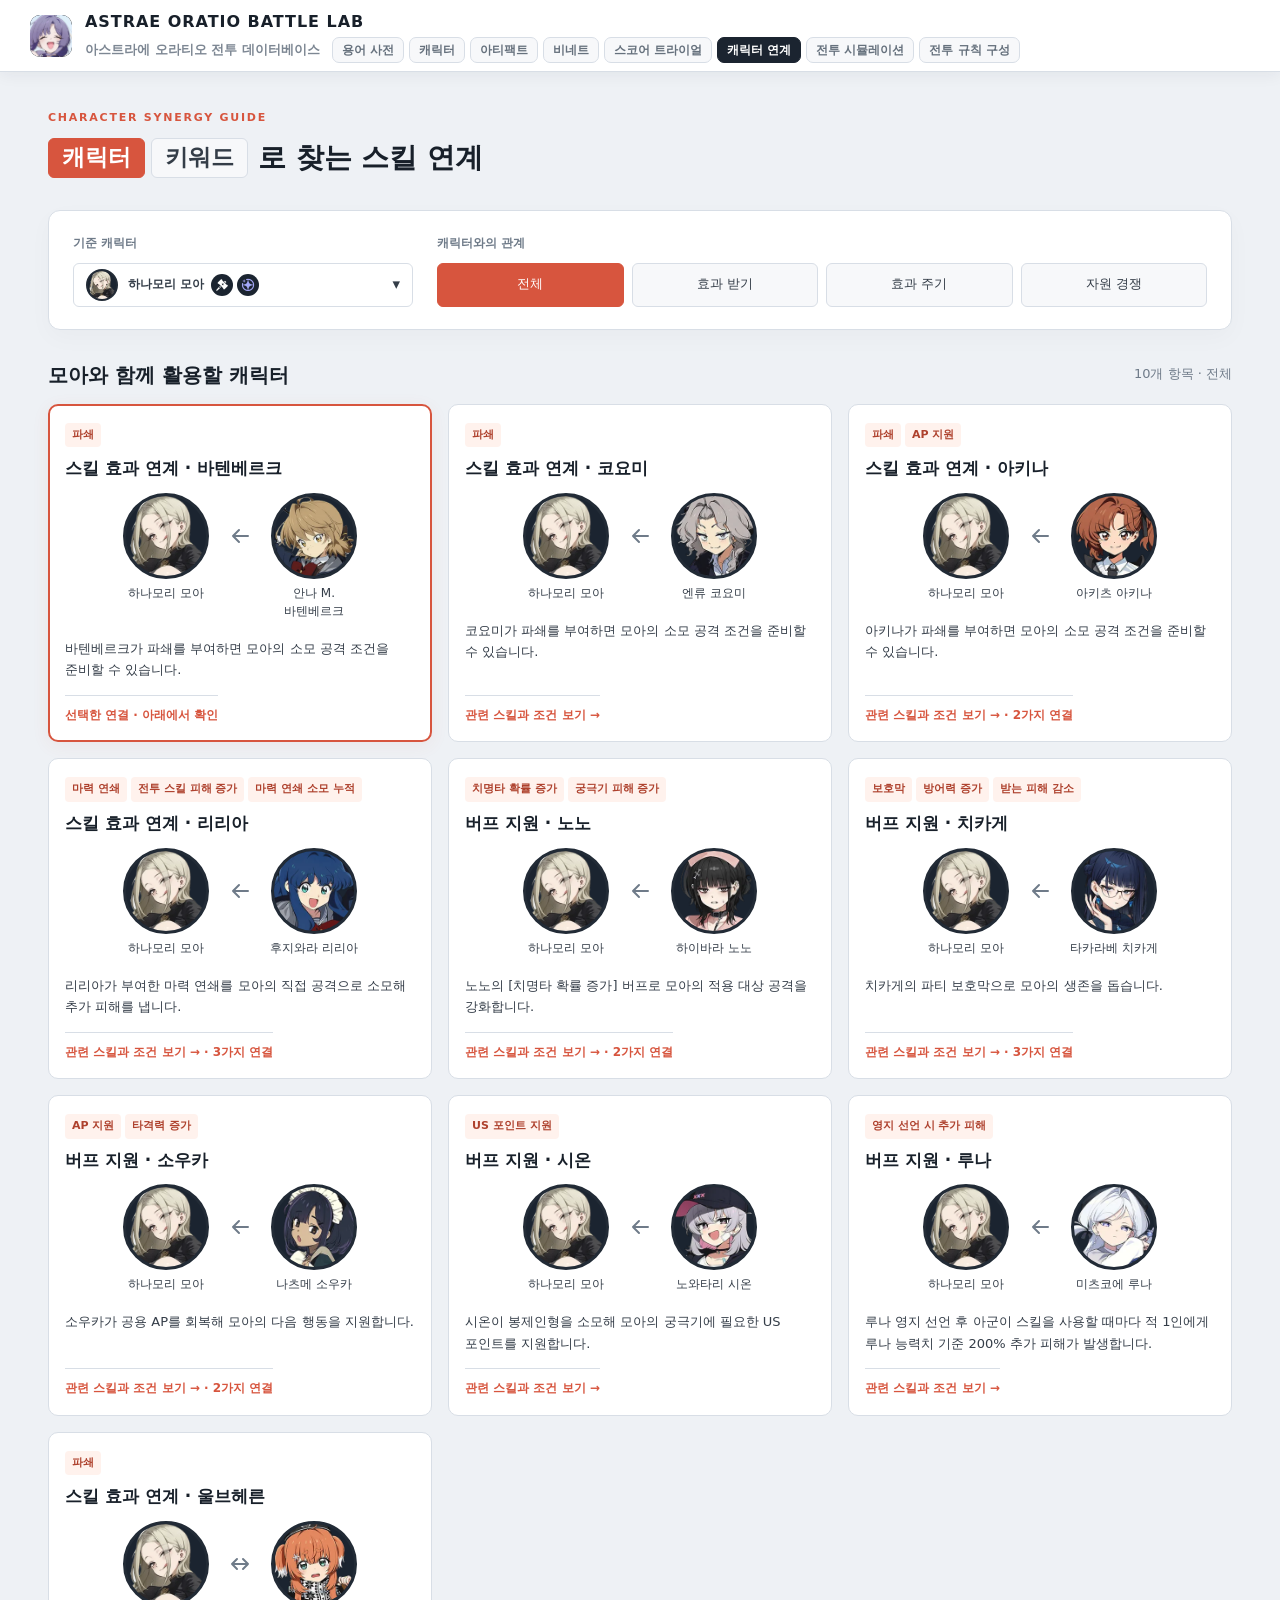
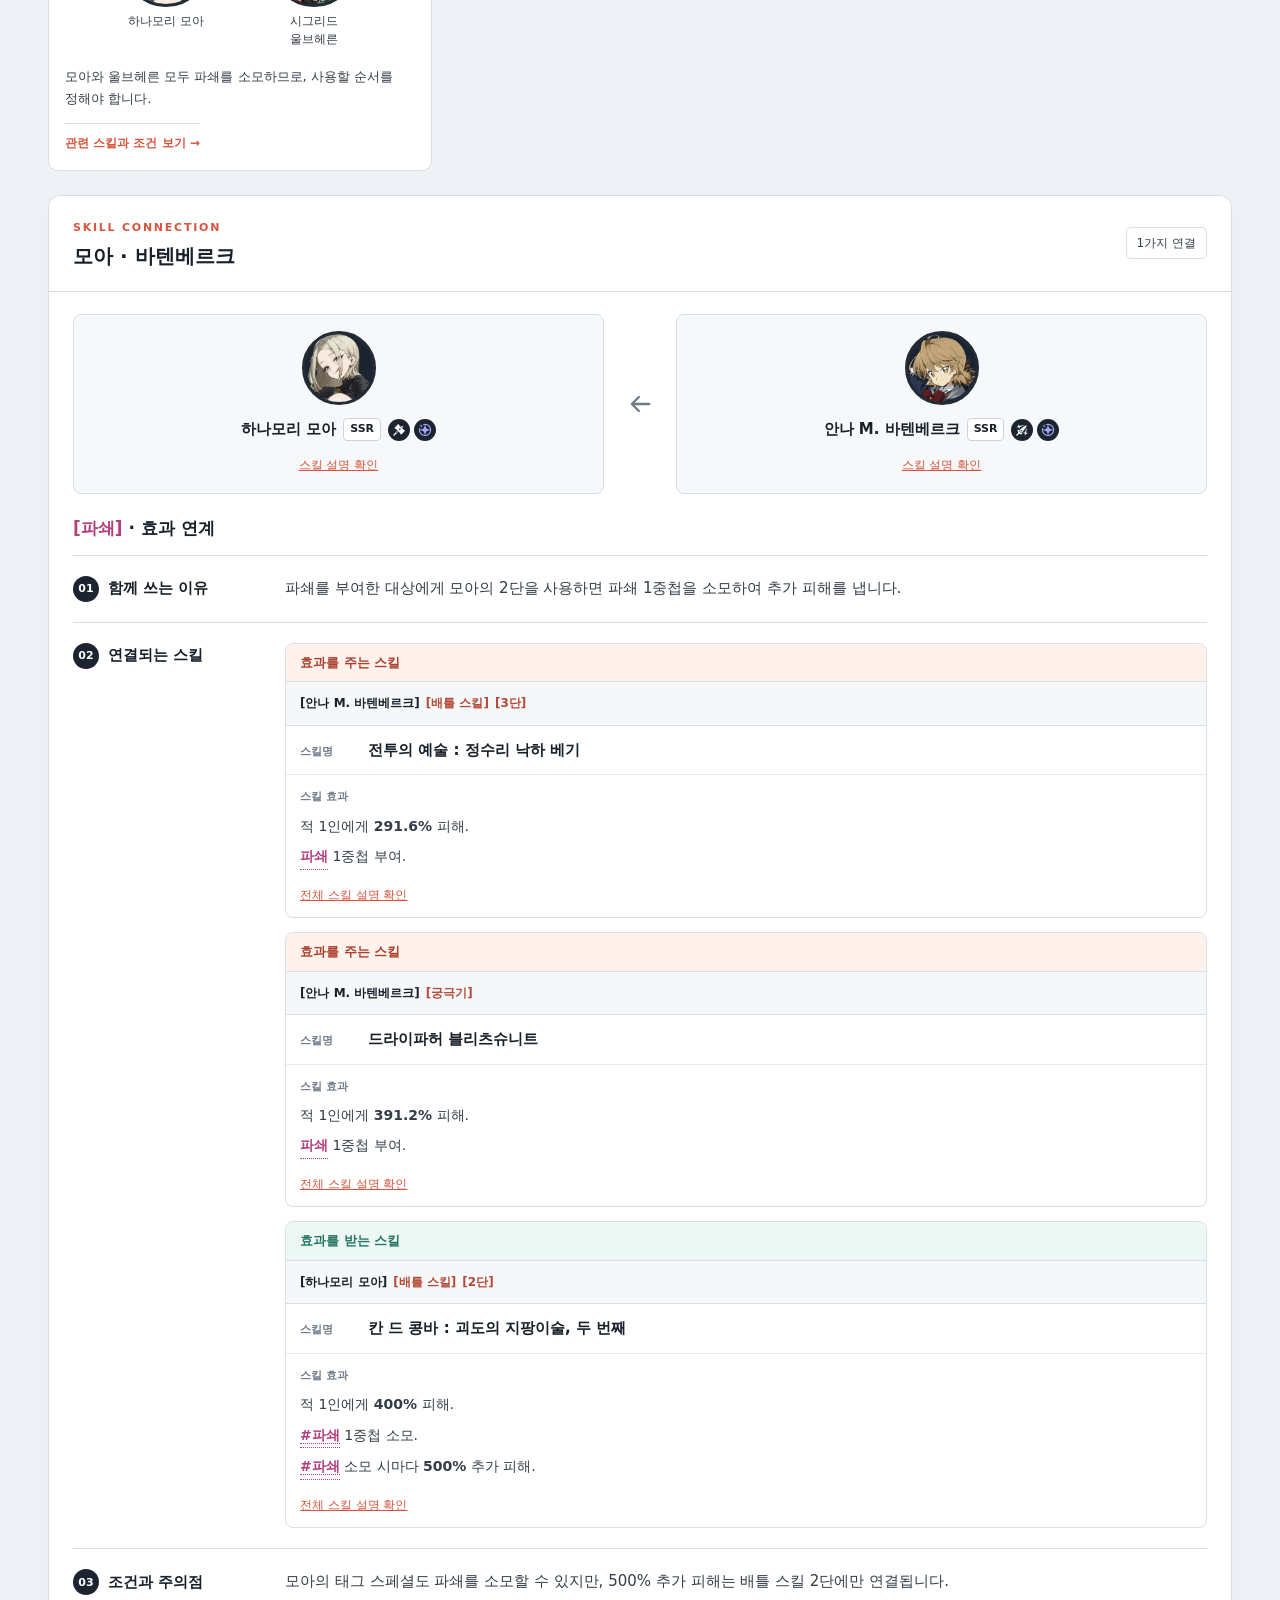
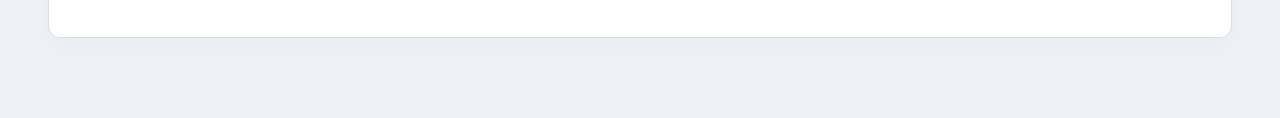
==== commit d26800af: "Clarify domain extra-damage synergy label" ====
--- a/character-partners.html
+++ b/character-partners.html
@@ -138,7 +138,7 @@
  if(c.id!=='chikage'){
  edge('chikage',c.id,'방어력 증가','buff','고유 능력','적에게 받는 피해','치카게가 궁극기를 사용하면 고유 능력으로 아군 전체의 방어력이 12% 증가합니다.','4라운드 유지. 보호막과 별도의 효과이며, 현재 시뮬레이터에서는 BP 피해에 방어력을 적용하지 않습니다.');
  edge('chikage',c.id,'받는 피해 감소','buff','태그 디펜스','적에게 받는 피해','태그 디펜스로 아군 전체의 받는 피해 감소율을 15% 증가시킵니다.','1라운드 유지. 마력 노드의 추가 효과는 포함하지 않습니다.');}
- if(c.id!=='luna')edge('luna',c.id,'영지 추가 피해','buff','영지 선언','일반 스킬 · 배틀 스킬 · 궁극기 등 스킬 사용','루나 영지 선언 후 아군이 스킬을 사용할 때마다 적 1인에게 루나 능력치 기준 200% 추가 피해가 발생합니다.','3라운드 유지. 행동한 아군의 스킬 계수를 올리는 효과가 아닙니다. 현재 시뮬레이터에서는 루나가 생존하고 BREAK 상태가 아닐 때 발동합니다.');
+ if(c.id!=='luna')edge('luna',c.id,'영지 선언 시 추가 피해','buff','영지 선언','일반 스킬 · 배틀 스킬 · 궁극기 등 스킬 사용','루나 영지 선언 후 아군이 스킬을 사용할 때마다 적 1인에게 루나 능력치 기준 200% 추가 피해가 발생합니다.','3라운드 유지. 행동한 아군의 스킬 계수를 올리는 효과가 아닙니다. 현재 시뮬레이터에서는 루나가 생존하고 BREAK 상태가 아닐 때 발동합니다.');
  if(c.id!=='akina')edge('akina',c.id,'AP 지원','buff','고유 능력','AP를 사용하는 행동','아키나 특제 드롭스 사용 시 고유 능력의 AP +1로 파티 공용 AP를 지원합니다.','고유 능력의 50% 확률은 전투 스킬 재사용 대기시간 초기화에 대한 조건입니다. AP는 대상마다 따로 지급하지 않습니다.');
  if(c.id!=='liria')edge(c.id,'liria','마력 연쇄 소모 누적','supply','마력 연쇄를 소모하는 직접 공격','고유 능력','아군의 공격으로 마력 연쇄를 소모하면 리리아 고유 능력의 누적 소모 조건을 돕습니다.','마력 연쇄 소모 20회마다 리리아 자신의 공격력 7.5% 증가, 최대 3중첩입니다. 단순 공격 횟수가 아니라 실제 소모 횟수를 기준으로 하며, 현재 시뮬레이터는 추가 피해의 재소모를 제외합니다.');
 }
@@ -160,7 +160,7 @@
 if(e.key==='보호막')return `치카게의 파티 보호막으로 ${to}의 생존을 돕습니다.`;
 if(e.key==='US 포인트 지원')return `시온이 봉제인형을 소모해 ${to}의 궁극기에 필요한 US 포인트를 지원합니다.`;
 if(e.key==='AP 지원')return `${from}가 공용 AP를 회복해 ${to}의 다음 행동을 지원합니다.`;
-if(['방어력 증가','받는 피해 감소','타격력 증가','영지 추가 피해','마력 연쇄 소모 누적'].includes(e.key))return e.description;
+if(['방어력 증가','받는 피해 감소','타격력 증가','영지 선언 시 추가 피해','마력 연쇄 소모 누적'].includes(e.key))return e.description;
 return `${from}의 [${e.key}] 버프로 ${to}의 적용 대상 공격을 강화합니다.`;}
 function choose(id){mode='character';focus=id;closePicker();selected='';category='all';render()}
 function render(){const base=BY[focus];$('#modeTitle').setAttribute('aria-label',(mode==='character'?'캐릭터':'키워드')+'로 찾는 스킬 연계');$('#pickerValue').innerHTML=face(base)+`<span class="picker-name">${base.name}${pickerIcons(base)}</span>`;
@@ -172,7 +172,7 @@
 function memberIdentity(c){return `<article class="member connection-member">${face(c)}<div class="identity-line"><h3>${esc(c.name)}</h3><span class="rarity-tag">${c.rarity}</span>${pickerIcons(c)}</div><button class="linkbutton" data-source="${c.id}">스킬 설명 확인</button></article>`}
 function relationshipArrow(p){if(p.links.some(e=>e.type==='compete'))return'both';const from=p.links[0].from;return p.links.every(e=>e.from===from)?from===p.base?'right':'left':'both'}
 function linkedSkills(e,side){const id=side==='from'?e.from:e.to,hint=side==='from'?e.fromSkill:e.toSkill,all=JSON.parse(document.getElementById('linked-skill-data').textContent)[id];let chosen=[];
-if(side==='to'&&['마력 연쇄','보호막','AP 지원','치명타 확률 증가','타격력 증가','방어력 증가','받는 피해 감소','영지 추가 피해'].includes(e.key))return{rows:[],hint};
+if(side==='to'&&['마력 연쇄','보호막','AP 지원','치명타 확률 증가','타격력 증가','방어력 증가','받는 피해 감소','영지 선언 시 추가 피해'].includes(e.key))return{rows:[],hint};
 if(side==='from'&&e.key==='마력 연쇄 소모 누적')return{rows:[],hint};
 if(side==='to'&&e.key==='저주')chosen=all.filter(s=>['BATTLE SKILL','ULTIMATE'].includes(s.type)&&s.text.includes('저주'));
 else if(side==='to'&&e.key==='연쇄')chosen=all.filter(s=>s.type==='UNIQUE');
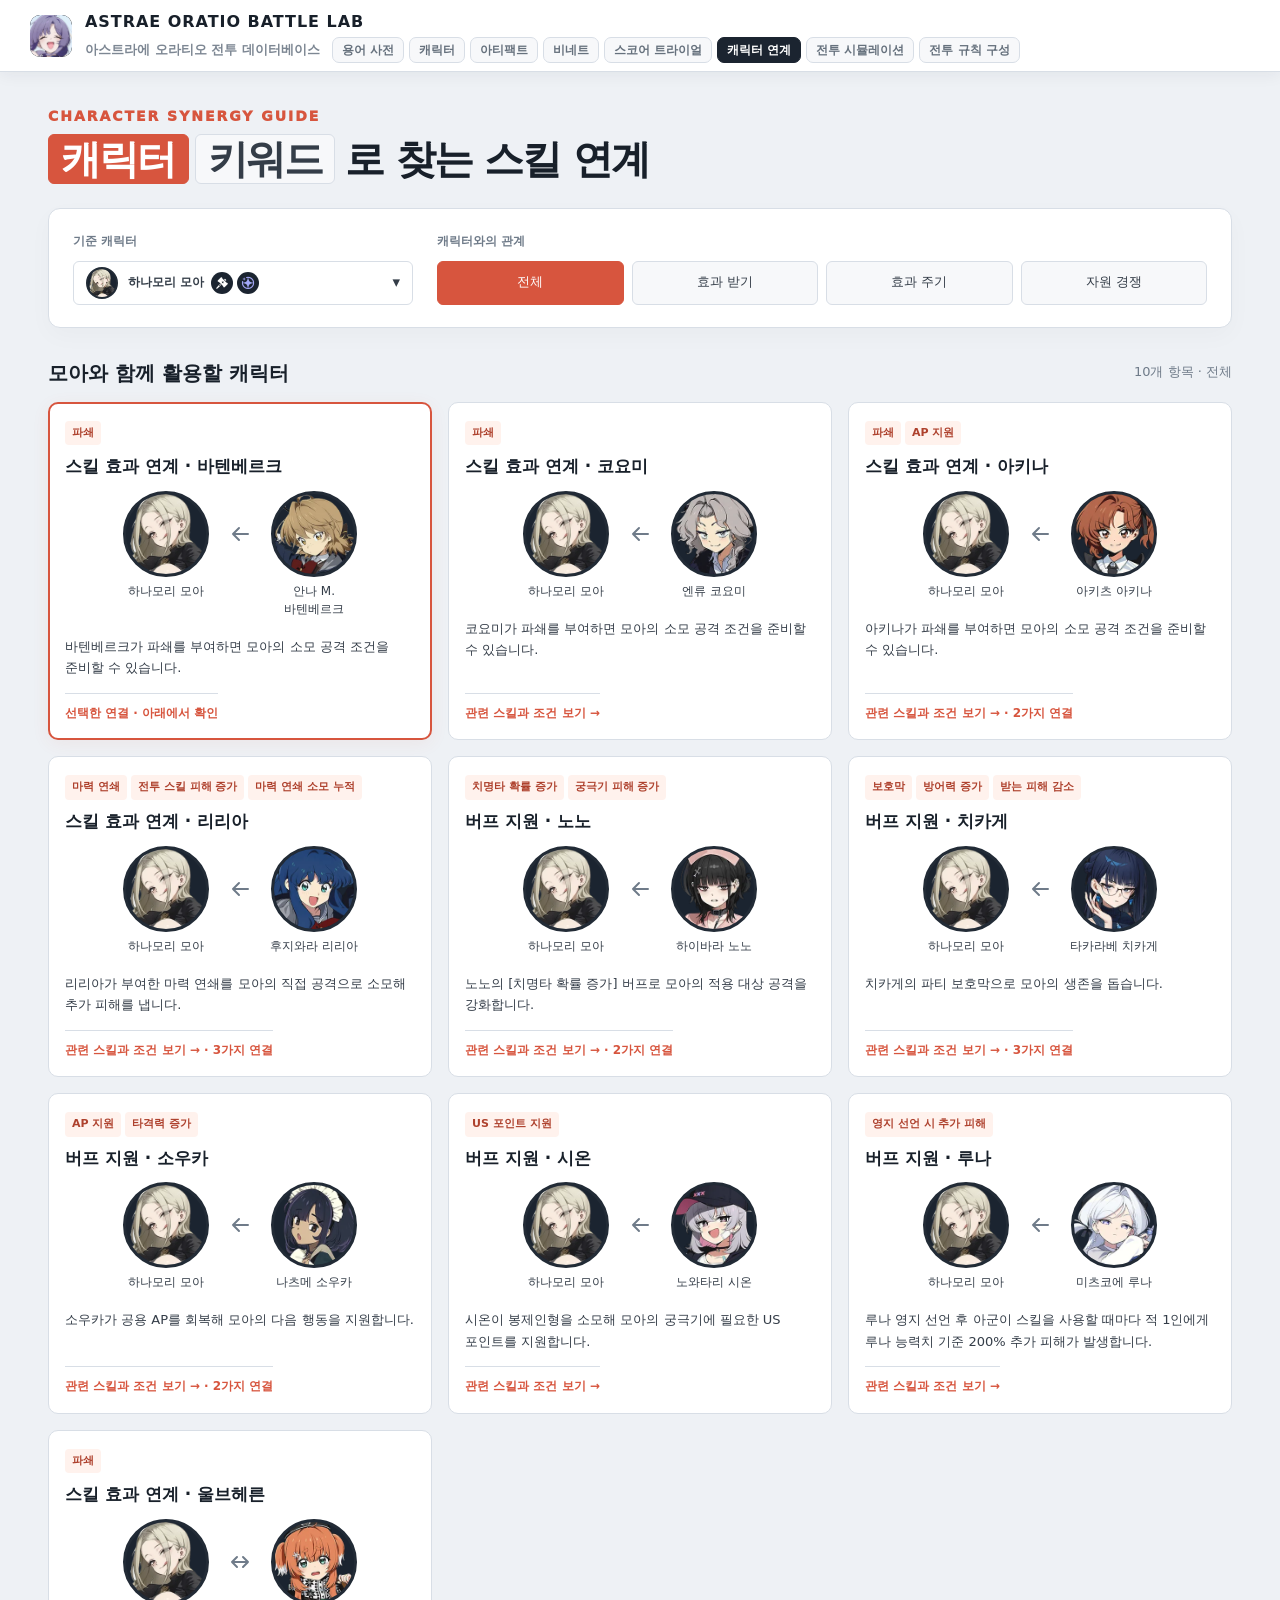
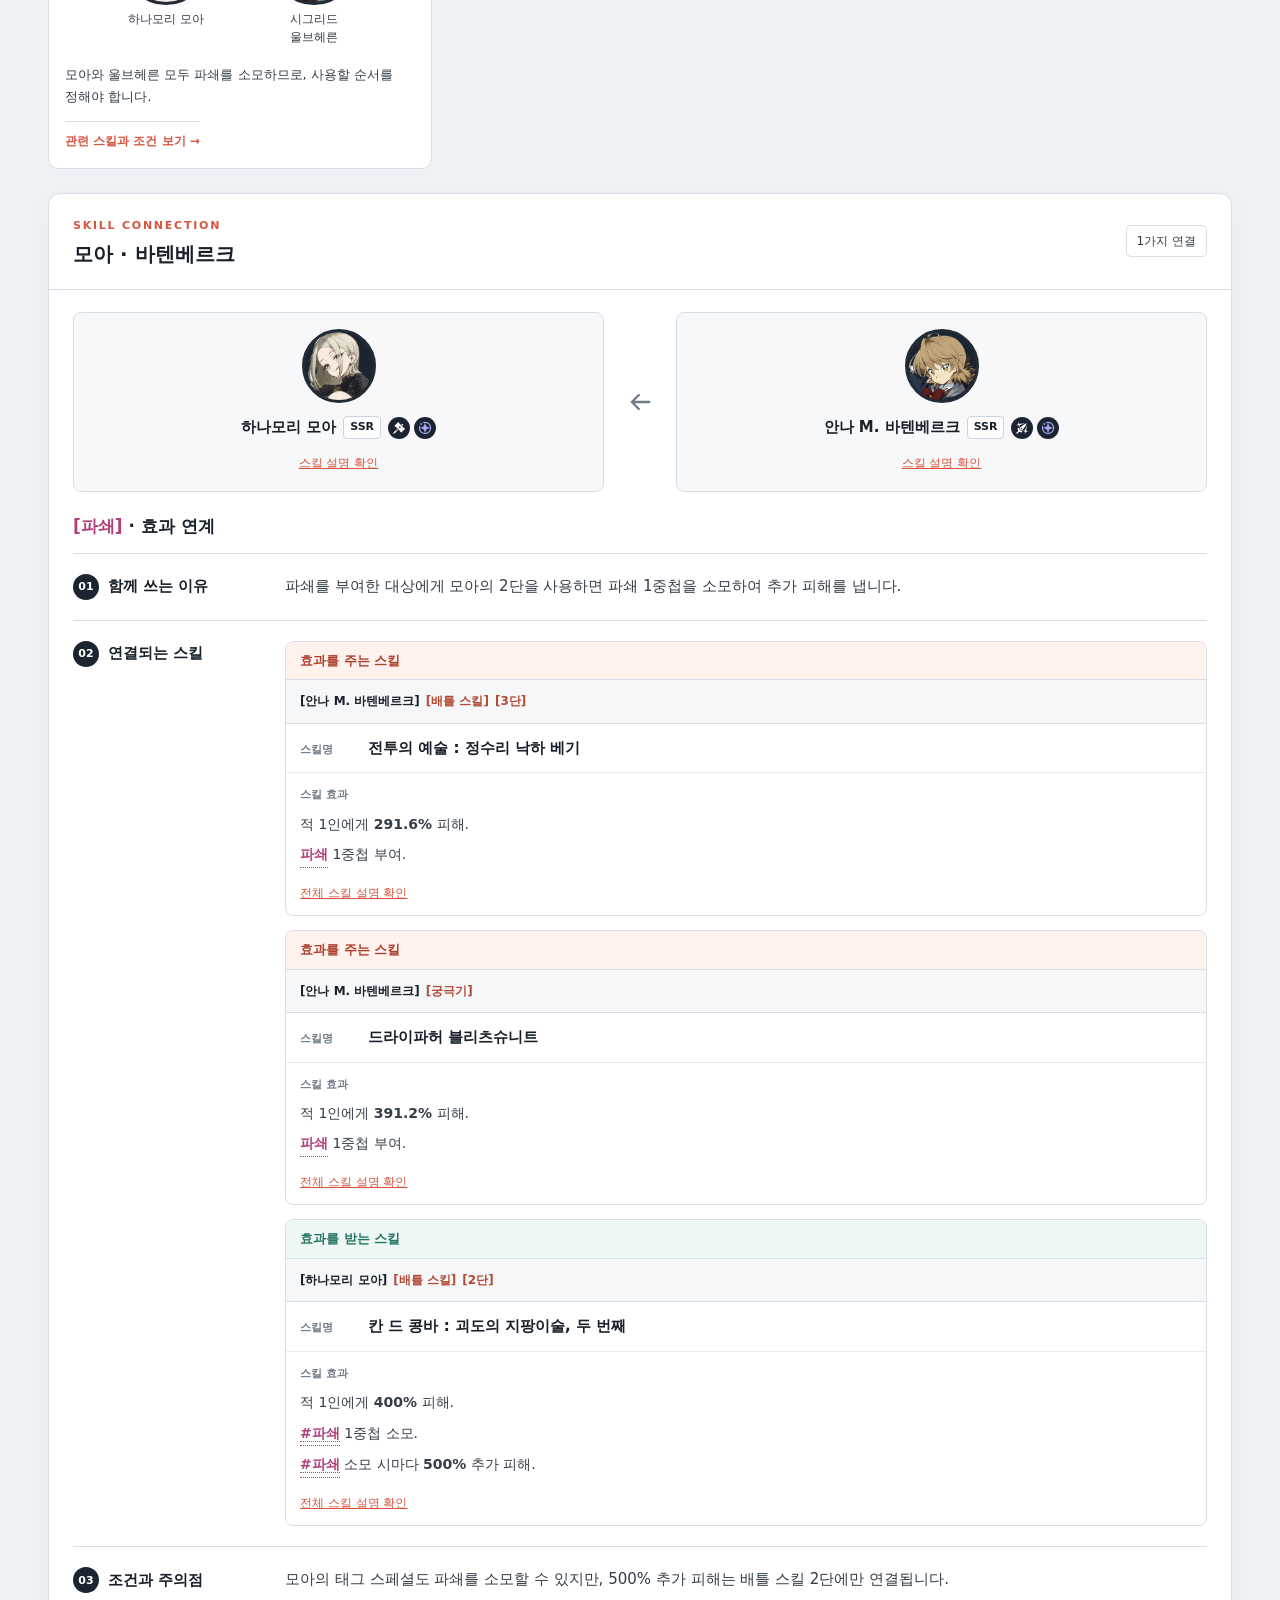
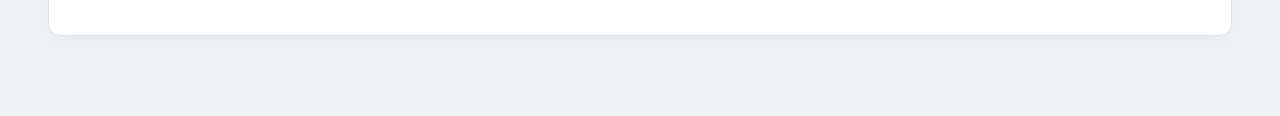
==== commit 217fcd90: "Match page heading typography and introduce Trial Simulator" ====
--- a/character-partners.html
+++ b/character-partners.html
@@ -94,7 +94,13 @@
 .broadcast-flow{align-items:center}
 .broadcast-flow>.broadcast-provider,.broadcast-flow>.broadcast-arrow{align-self:center;transform:none}
 .broadcast-flow>.broadcast-targets{padding-top:0}
-</style><style>#pickerSearch:focus,#pickerSearch:focus-visible{outline:none;box-shadow:none;border-color:#aeb8c4}.picker-menu{max-width:calc(100vw - 32px)}</style></head><body><header class="app-topbar">
+</style><style>#pickerSearch:focus,#pickerSearch:focus-visible{outline:none;box-shadow:none;border-color:#aeb8c4}.picker-menu{max-width:calc(100vw - 32px)}</style><style>
+.heading>div>.eyebrow{font-size:14px;font-weight:950;letter-spacing:.14em}
+.heading .mode-title{margin:4px 0 0;line-height:42px;font-size:40px;font-weight:700;letter-spacing:-.045em}
+.heading .mode-title>span:last-child{font-size:inherit;line-height:inherit}
+.heading .title-buttons .mode-button{height:auto;min-height:48px;padding:3px 12px;font-size:40px;font-weight:700;line-height:42px;letter-spacing:-.045em}
+@media(max-width:760px){.heading .mode-title,.heading .title-buttons .mode-button{font-size:34px}}
+</style></head><body><header class="app-topbar">
 <div class="brand">
 <a aria-label="Astrae Oratio Battle Lab 캐릭터 페이지" class="brand-mark" href="characters.html"><img src="assets/site-brand-portrait.jpg" alt="" width="46" height="46" fetchpriority="high"></a>
 <div class="brand-copy">
